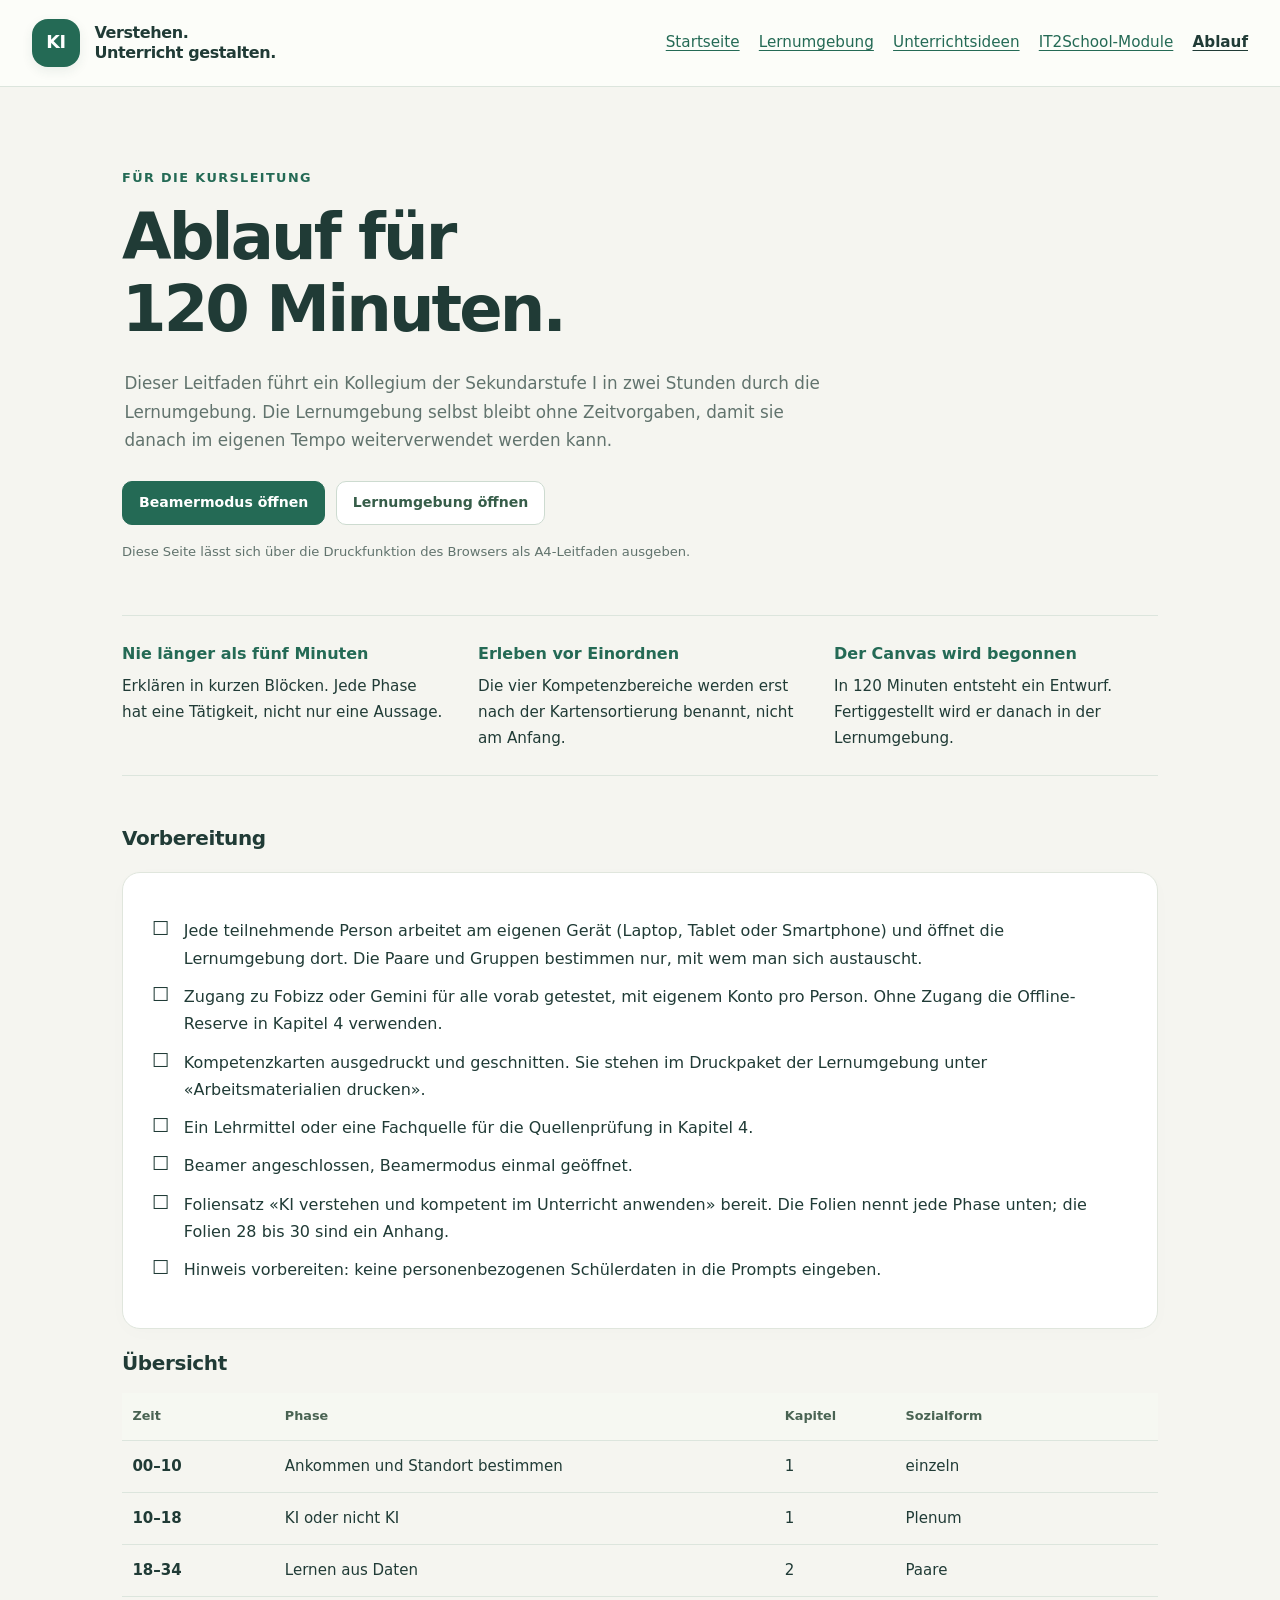
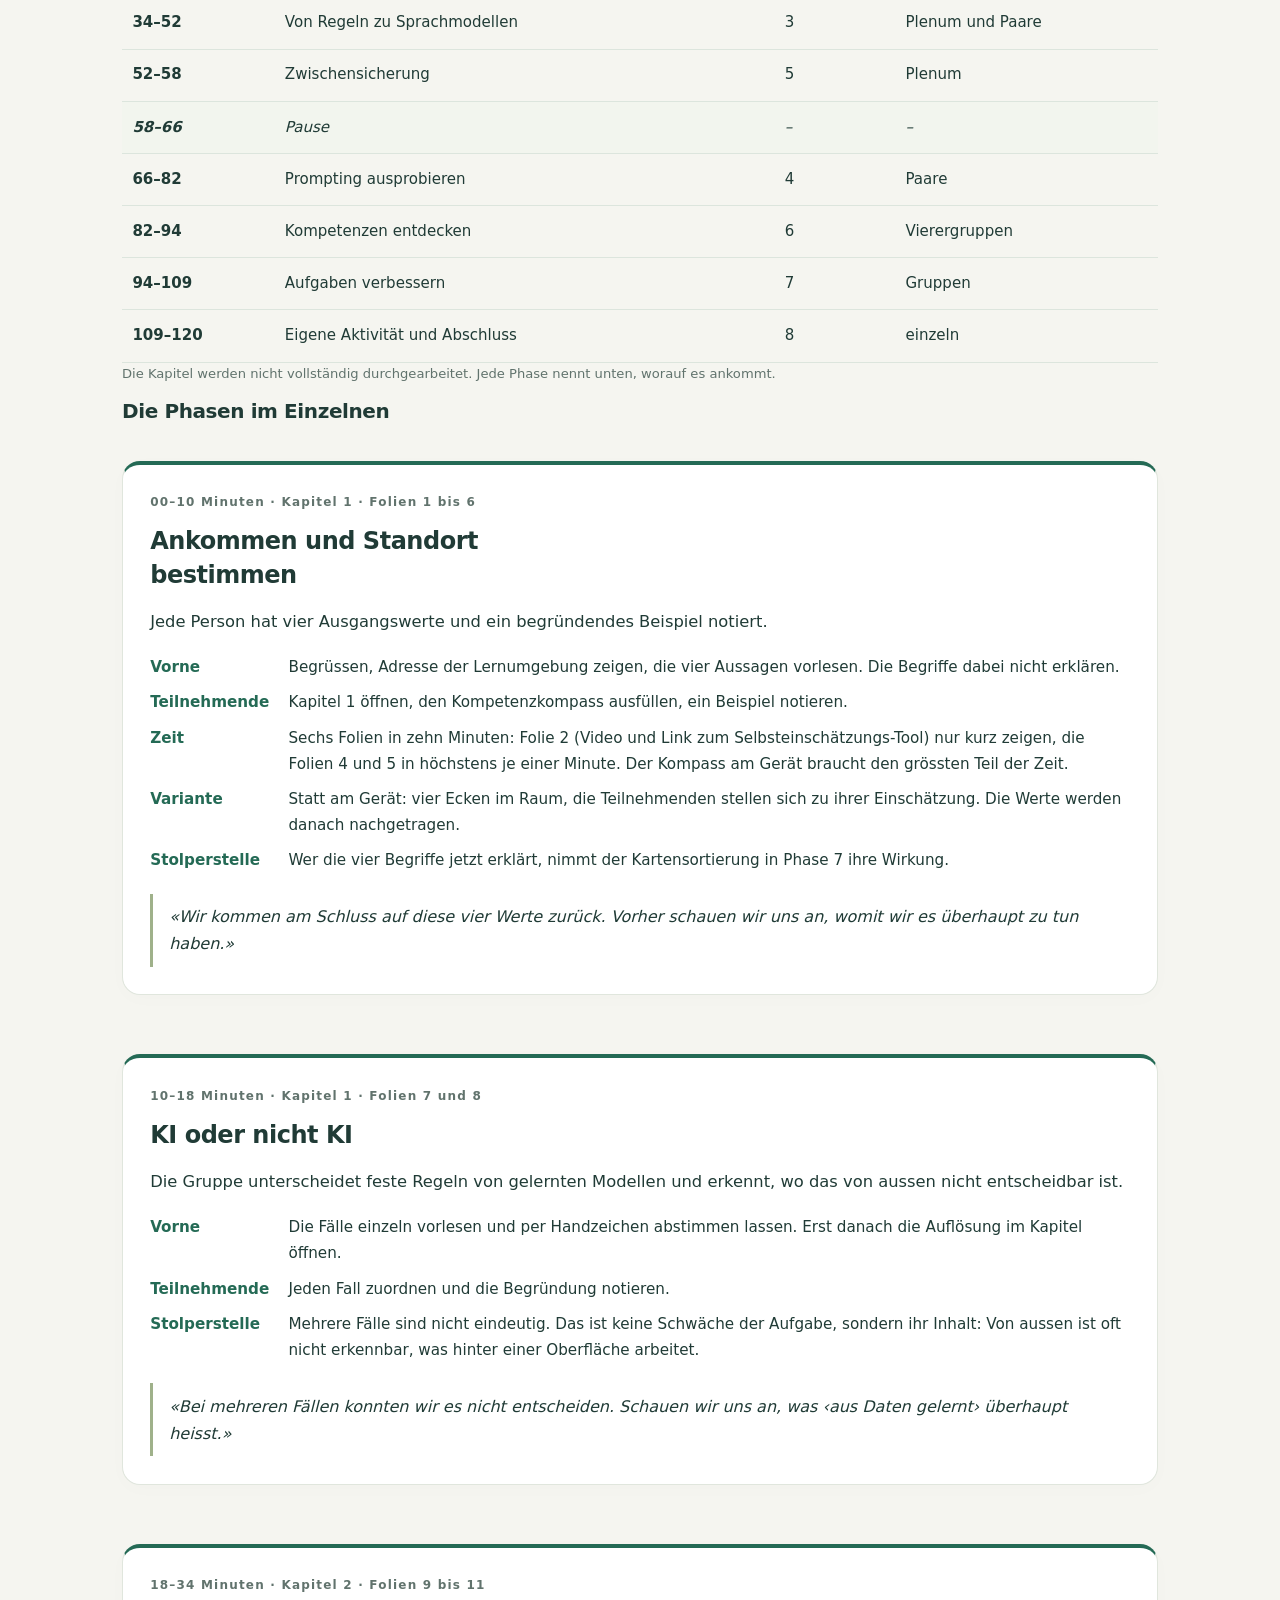
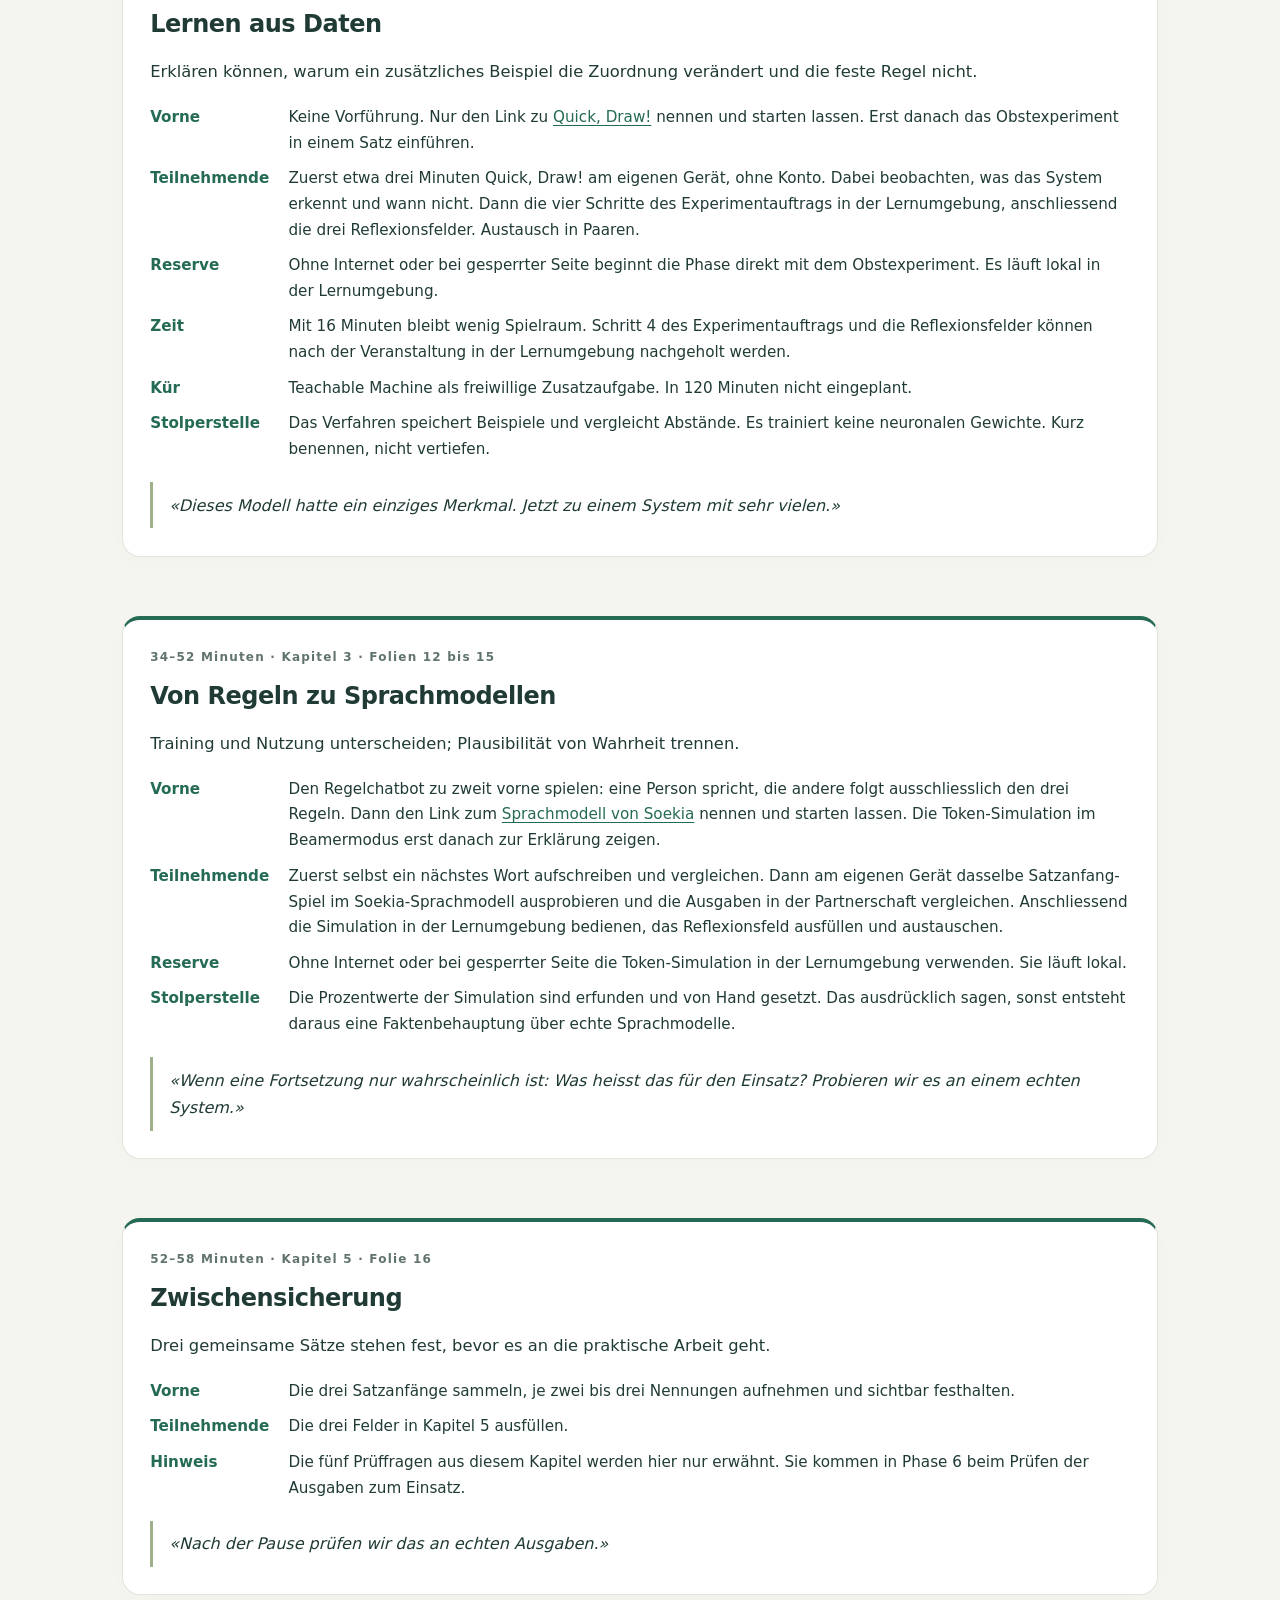
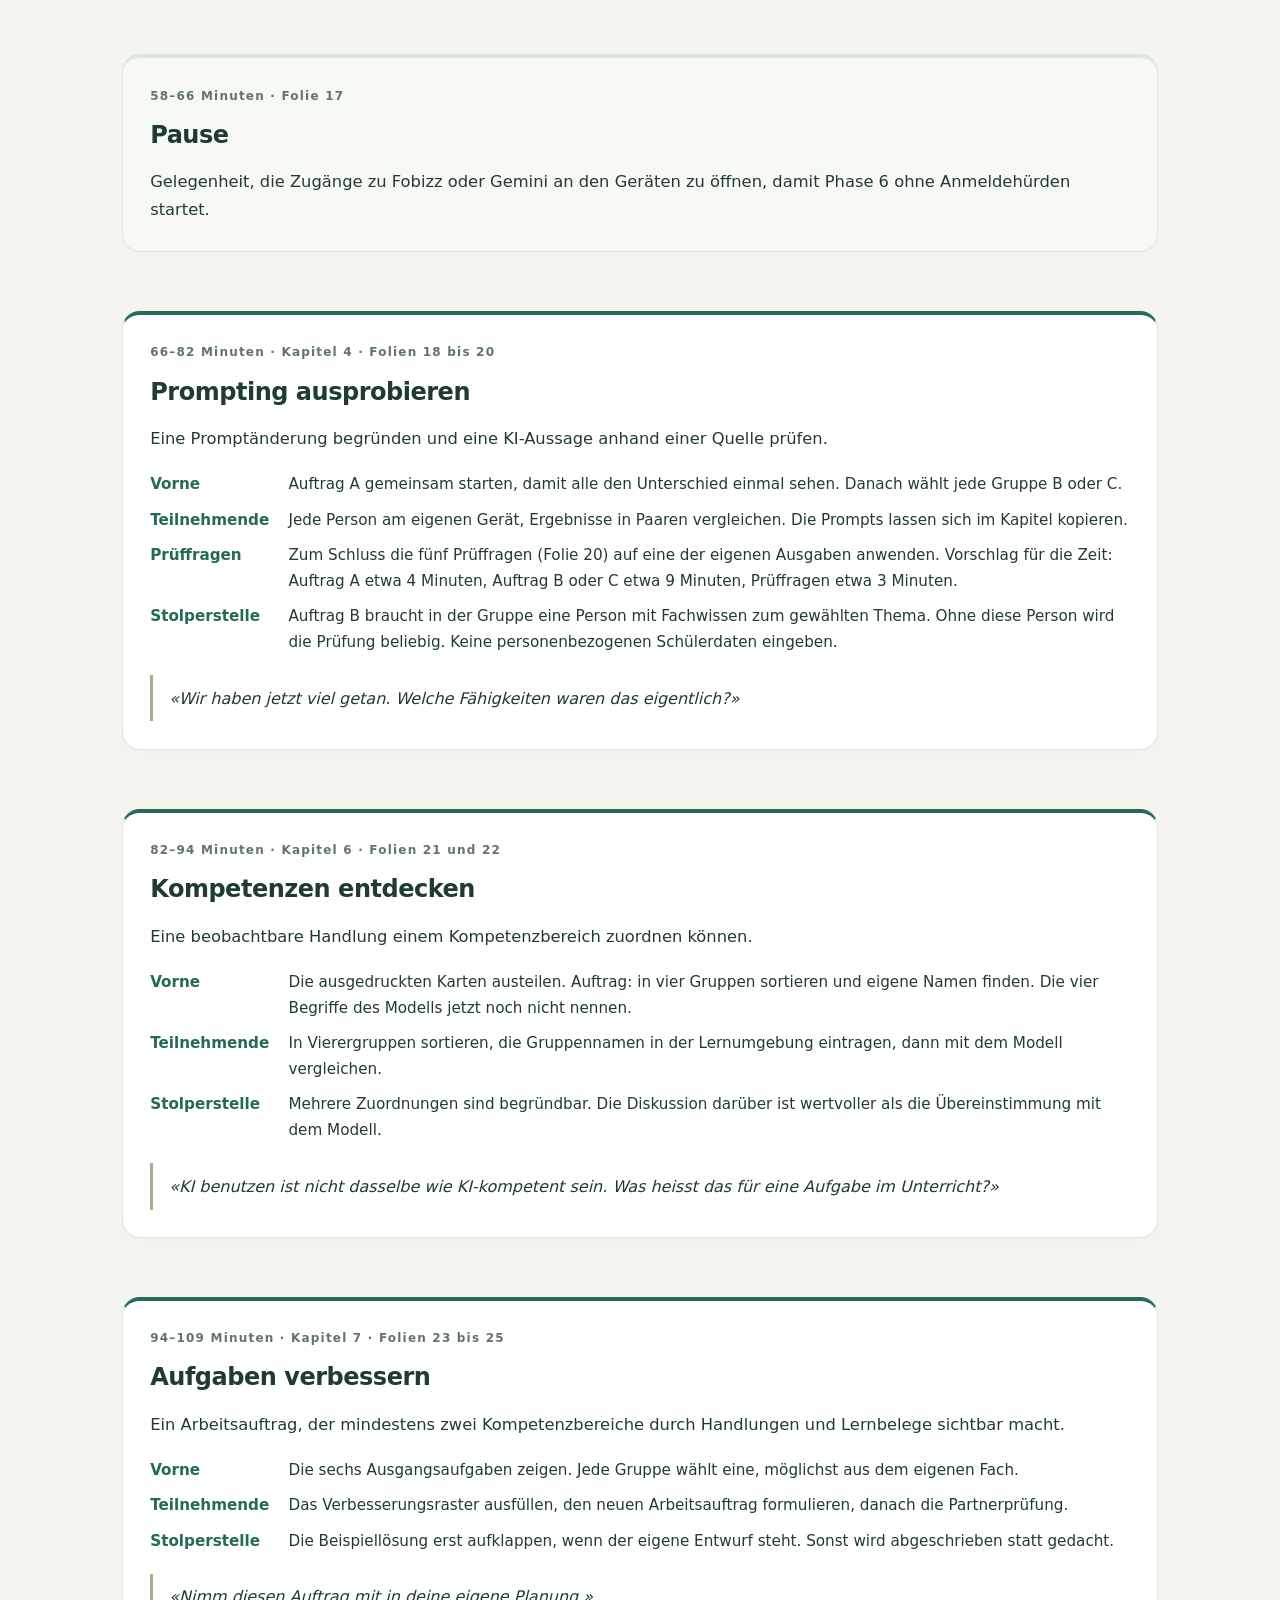
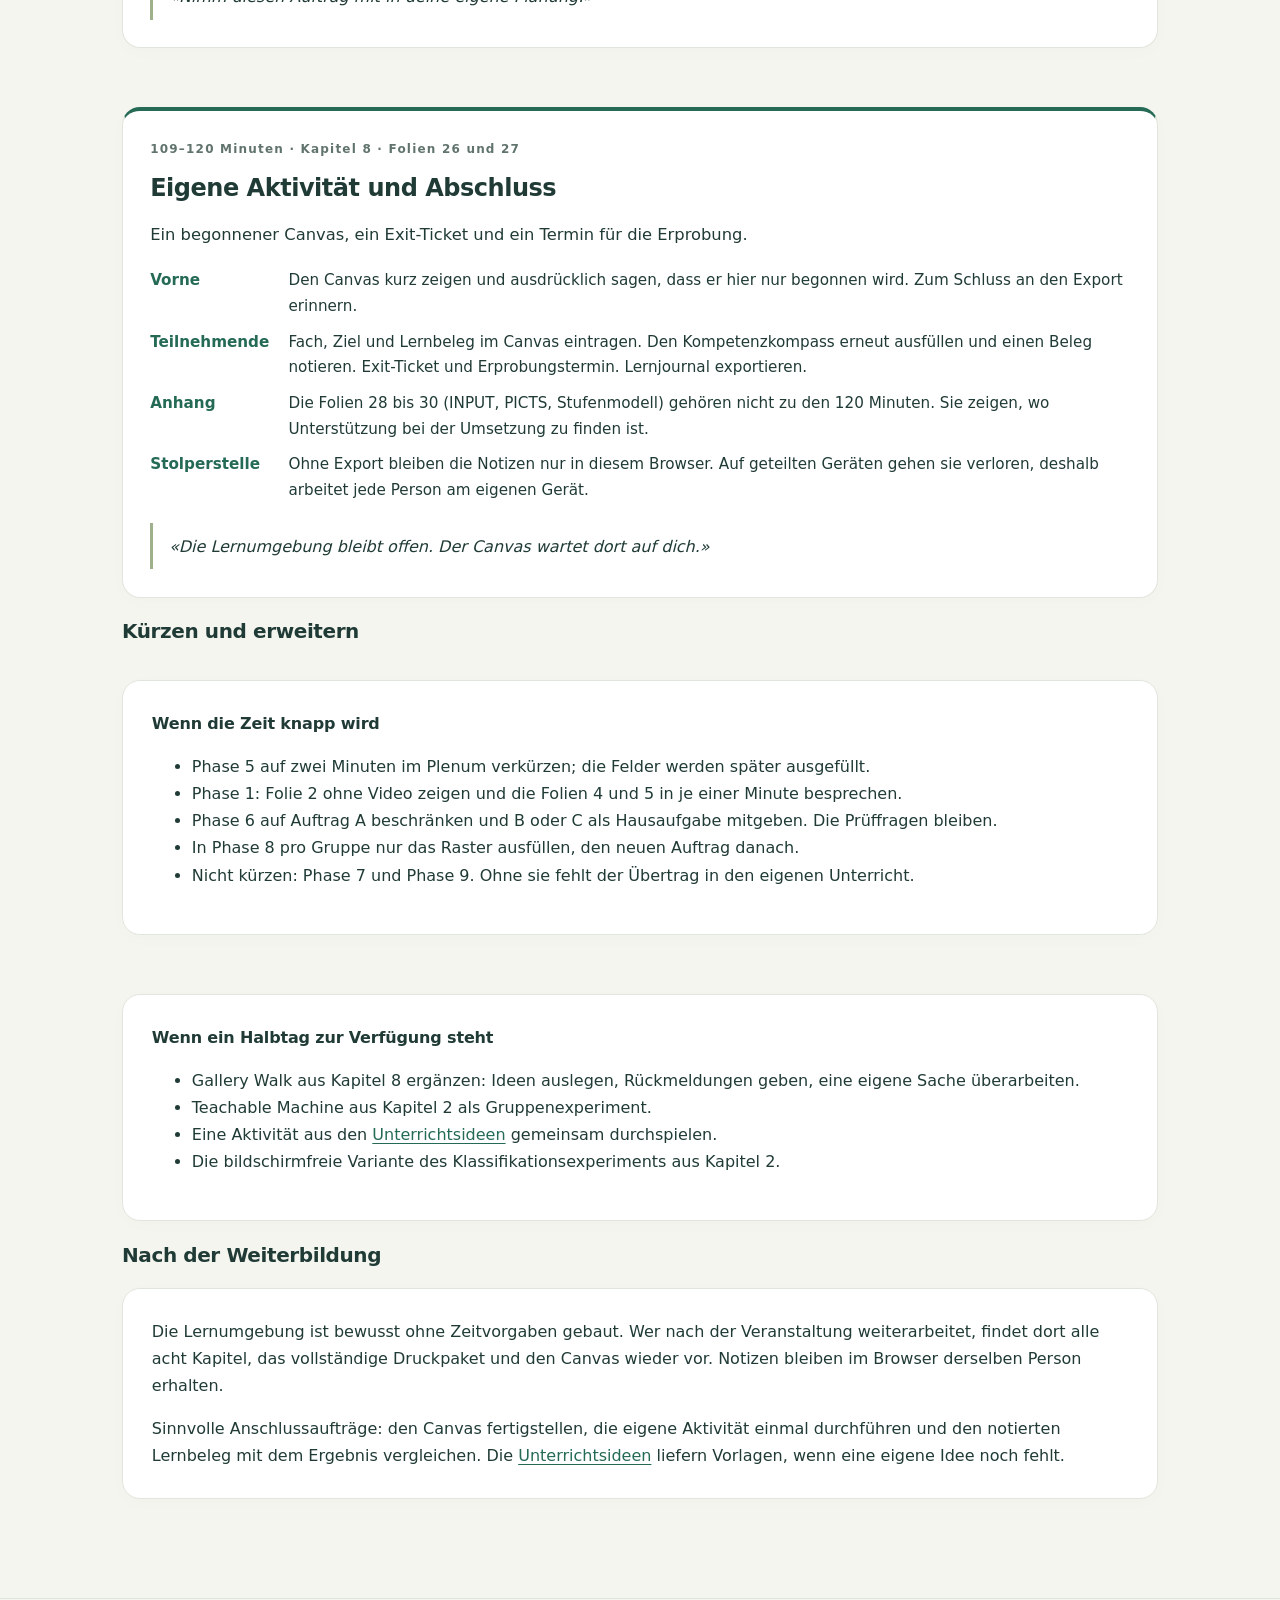
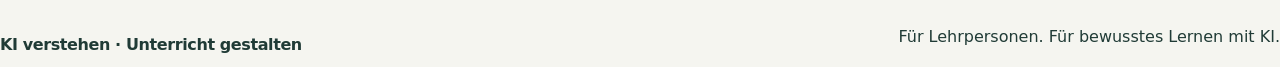
==== ablauf.html @ 03e82a00 "Ablauf: Phasen 3 und 4 beginnen mit externen Angeboten zum Ausprobieren Quick, Draw! in Phase 3 und " ====
<!doctype html>
<html lang="de-CH"><head><meta charset="utf-8"><meta name="viewport" content="width=device-width,initial-scale=1"><meta name="description" content="Moderationsleitfaden für eine zweistündige Weiterbildung zu KI-Kompetenzen: Ablauf, Sozialformen, Übergänge und Kürzungsoptionen."><title>Ablauf für 120 Minuten · KI verstehen</title><link rel="stylesheet" href="./styles.css?v=8e46000fdaa8"><link rel="stylesheet" href="./ablauf.css?v=e17cf92d4170"></head>
<body class="plan-page"><a class="skip" href="#main">Zum Inhalt</a><header><a class="brand" href="./"><span class="brandmark">KI</span><span>Verstehen.<br>Unterricht gestalten.</span></a><nav class="plan-nav" aria-label="Hauptnavigation"><a href="./">Startseite</a><a href="./lernen.html">Lernumgebung</a><a href="./unterrichtsideen.html">Unterrichtsideen</a><a href="./it2school.html">IT2School-Module</a><a href="./ablauf.html" aria-current="page">Ablauf</a></nav></header>
<main id="main">

<section class="plan-hero"><p class="eyebrow">Für die Kursleitung</p><h1>Ablauf für<br>120 Minuten.</h1><p class="lead">Dieser Leitfaden führt ein Kollegium der Sekundarstufe I in zwei Stunden durch die Lernumgebung. Die Lernumgebung selbst bleibt ohne Zeitvorgaben, damit sie danach im eigenen Tempo weiterverwendet werden kann.</p><div class="actions"><a class="button" href="./demo.html?kapitel=1">Beamermodus öffnen</a><a class="button secondary" href="./lernen.html">Lernumgebung öffnen</a></div><p class="small print-hint">Diese Seite lässt sich über die Druckfunktion des Browsers als A4-Leitfaden ausgeben.</p></section>

<section class="principles" aria-label="Grundhaltung">
<div><strong>Nie länger als fünf Minuten</strong><p>Erklären in kurzen Blöcken. Jede Phase hat eine Tätigkeit, nicht nur eine Aussage.</p></div>
<div><strong>Erleben vor Einordnen</strong><p>Die vier Kompetenzbereiche werden erst nach der Kartensortierung benannt, nicht am Anfang.</p></div>
<div><strong>Der Canvas wird begonnen</strong><p>In 120 Minuten entsteht ein Entwurf. Fertiggestellt wird er danach in der Lernumgebung.</p></div>
</section>

<section class="plan-section" aria-labelledby="vorbereitung-title">
<h2 id="vorbereitung-title">Vorbereitung</h2>
<div class="card"><ul class="checklist">
<li>Jede teilnehmende Person arbeitet am eigenen Gerät (Laptop, Tablet oder Smartphone) und öffnet die Lernumgebung dort. Die Paare und Gruppen bestimmen nur, mit wem man sich austauscht.</li>
<li>Zugang zu Fobizz oder Gemini für alle vorab getestet, mit eigenem Konto pro Person. Ohne Zugang die Offline-Reserve in Kapitel 4 verwenden.</li>
<li>Kompetenzkarten ausgedruckt und geschnitten. Sie stehen im Druckpaket der Lernumgebung unter «Arbeitsmaterialien drucken».</li>
<li>Ein Lehrmittel oder eine Fachquelle für die Quellenprüfung in Kapitel 4.</li>
<li>Beamer angeschlossen, Beamermodus einmal geöffnet.</li>
<li>Foliensatz «KI verstehen und kompetent im Unterricht anwenden» bereit. Die Folien nennt jede Phase unten; die Folien 28 bis 30 sind ein Anhang.</li>
<li>Hinweis vorbereiten: keine personenbezogenen Schülerdaten in die Prompts eingeben.</li>
</ul></div>
</section>

<section class="plan-section" aria-labelledby="uebersicht-title">
<h2 id="uebersicht-title">Übersicht</h2>
<div class="tablewrap" tabindex="0" role="region" aria-label="Zeitplan, seitlich scrollbar"><table class="overview"><caption class="sr-only">Zeitplan in Minuten mit Phase, Kapitel und Sozialform</caption><thead><tr><th>Zeit</th><th>Phase</th><th>Kapitel</th><th>Sozialform</th></tr></thead><tbody>
<tr><td>00–10</td><td>Ankommen und Standort bestimmen</td><td>1</td><td>einzeln</td></tr>
<tr><td>10–18</td><td>KI oder nicht KI</td><td>1</td><td>Plenum</td></tr>
<tr><td>18–34</td><td>Lernen aus Daten</td><td>2</td><td>Paare</td></tr>
<tr><td>34–52</td><td>Von Regeln zu Sprachmodellen</td><td>3</td><td>Plenum und Paare</td></tr>
<tr><td>52–58</td><td>Zwischensicherung</td><td>5</td><td>Plenum</td></tr>
<tr class="break"><td>58–66</td><td>Pause</td><td>–</td><td>–</td></tr>
<tr><td>66–82</td><td>Prompting ausprobieren</td><td>4</td><td>Paare</td></tr>
<tr><td>82–94</td><td>Kompetenzen entdecken</td><td>6</td><td>Vierergruppen</td></tr>
<tr><td>94–109</td><td>Aufgaben verbessern</td><td>7</td><td>Gruppen</td></tr>
<tr><td>109–120</td><td>Eigene Aktivität und Abschluss</td><td>8</td><td>einzeln</td></tr>
</tbody></table></div>
<p class="small">Die Kapitel werden nicht vollständig durchgearbeitet. Jede Phase nennt unten, worauf es ankommt.</p>
</section>

<section class="plan-section" aria-labelledby="phasen-title">
<h2 id="phasen-title">Die Phasen im Einzelnen</h2>
<div class="phase-grid">

<article class="card phase" id="phase-1"><p class="phase-time">00–10 Minuten · Kapitel 1 · Folien 1 bis 6</p><h2>Ankommen und Standort bestimmen</h2><p class="phase-goal">Jede Person hat vier Ausgangswerte und ein begründendes Beispiel notiert.</p>
<dl>
<dt>Vorne</dt><dd>Begrüssen, Adresse der Lernumgebung zeigen, die vier Aussagen vorlesen. Die Begriffe dabei nicht erklären.</dd>
<dt>Teilnehmende</dt><dd>Kapitel 1 öffnen, den Kompetenzkompass ausfüllen, ein Beispiel notieren.</dd>
<dt>Zeit</dt><dd>Sechs Folien in zehn Minuten: Folie 2 (Video und Link zum Selbsteinschätzungs-Tool) nur kurz zeigen, die Folien 4 und 5 in höchstens je einer Minute. Der Kompass am Gerät braucht den grössten Teil der Zeit.</dd>
<dt>Variante</dt><dd>Statt am Gerät: vier Ecken im Raum, die Teilnehmenden stellen sich zu ihrer Einschätzung. Die Werte werden danach nachgetragen.</dd>
<dt>Stolperstelle</dt><dd>Wer die vier Begriffe jetzt erklärt, nimmt der Kartensortierung in Phase 7 ihre Wirkung.</dd>
</dl>
<p class="say">«Wir kommen am Schluss auf diese vier Werte zurück. Vorher schauen wir uns an, womit wir es überhaupt zu tun haben.»</p></article>

<article class="card phase" id="phase-2"><p class="phase-time">10–18 Minuten · Kapitel 1 · Folien 7 und 8</p><h2>KI oder nicht KI</h2><p class="phase-goal">Die Gruppe unterscheidet feste Regeln von gelernten Modellen und erkennt, wo das von aussen nicht entscheidbar ist.</p>
<dl>
<dt>Vorne</dt><dd>Die Fälle einzeln vorlesen und per Handzeichen abstimmen lassen. Erst danach die Auflösung im Kapitel öffnen.</dd>
<dt>Teilnehmende</dt><dd>Jeden Fall zuordnen und die Begründung notieren.</dd>
<dt>Stolperstelle</dt><dd>Mehrere Fälle sind nicht eindeutig. Das ist keine Schwäche der Aufgabe, sondern ihr Inhalt: Von aussen ist oft nicht erkennbar, was hinter einer Oberfläche arbeitet.</dd>
</dl>
<p class="say">«Bei mehreren Fällen konnten wir es nicht entscheiden. Schauen wir uns an, was ‹aus Daten gelernt› überhaupt heisst.»</p></article>

<article class="card phase" id="phase-3"><p class="phase-time">18–34 Minuten · Kapitel 2 · Folien 9 bis 11</p><h2>Lernen aus Daten</h2><p class="phase-goal">Erklären können, warum ein zusätzliches Beispiel die Zuordnung verändert und die feste Regel nicht.</p>
<dl>
<dt>Vorne</dt><dd>Keine Vorführung. Nur den Link zu <a href="https://quickdraw.withgoogle.com/?locale=de">Quick, Draw!</a> nennen und starten lassen. Erst danach das Obstexperiment in einem Satz einführen.</dd>
<dt>Teilnehmende</dt><dd>Zuerst etwa drei Minuten Quick, Draw! am eigenen Gerät, ohne Konto. Dabei beobachten, was das System erkennt und wann nicht. Dann die vier Schritte des Experimentauftrags in der Lernumgebung, anschliessend die drei Reflexionsfelder. Austausch in Paaren.</dd>
<dt>Reserve</dt><dd>Ohne Internet oder bei gesperrter Seite beginnt die Phase direkt mit dem Obstexperiment. Es läuft lokal in der Lernumgebung.</dd>
<dt>Zeit</dt><dd>Mit 16 Minuten bleibt wenig Spielraum. Schritt 4 des Experimentauftrags und die Reflexionsfelder können nach der Veranstaltung in der Lernumgebung nachgeholt werden.</dd>
<dt>Kür</dt><dd>Teachable Machine als freiwillige Zusatzaufgabe. In 120 Minuten nicht eingeplant.</dd>
<dt>Stolperstelle</dt><dd>Das Verfahren speichert Beispiele und vergleicht Abstände. Es trainiert keine neuronalen Gewichte. Kurz benennen, nicht vertiefen.</dd>
</dl>
<p class="say">«Dieses Modell hatte ein einziges Merkmal. Jetzt zu einem System mit sehr vielen.»</p></article>

<article class="card phase" id="phase-4"><p class="phase-time">34–52 Minuten · Kapitel 3 · Folien 12 bis 15</p><h2>Von Regeln zu Sprachmodellen</h2><p class="phase-goal">Training und Nutzung unterscheiden; Plausibilität von Wahrheit trennen.</p>
<dl>
<dt>Vorne</dt><dd>Den Regelchatbot zu zweit vorne spielen: eine Person spricht, die andere folgt ausschliesslich den drei Regeln. Dann den Link zum <a href="https://www.soekia.ch/gpt.html">Sprachmodell von Soekia</a> nennen und starten lassen. Die Token-Simulation im Beamermodus erst danach zur Erklärung zeigen.</dd>
<dt>Teilnehmende</dt><dd>Zuerst selbst ein nächstes Wort aufschreiben und vergleichen. Dann am eigenen Gerät dasselbe Satzanfang-Spiel im Soekia-Sprachmodell ausprobieren und die Ausgaben in der Partnerschaft vergleichen. Anschliessend die Simulation in der Lernumgebung bedienen, das Reflexionsfeld ausfüllen und austauschen.</dd>
<dt>Reserve</dt><dd>Ohne Internet oder bei gesperrter Seite die Token-Simulation in der Lernumgebung verwenden. Sie läuft lokal.</dd>
<dt>Stolperstelle</dt><dd>Die Prozentwerte der Simulation sind erfunden und von Hand gesetzt. Das ausdrücklich sagen, sonst entsteht daraus eine Faktenbehauptung über echte Sprachmodelle.</dd>
</dl>
<p class="say">«Wenn eine Fortsetzung nur wahrscheinlich ist: Was heisst das für den Einsatz? Probieren wir es an einem echten System.»</p></article>

<article class="card phase" id="phase-5"><p class="phase-time">52–58 Minuten · Kapitel 5 · Folie 16</p><h2>Zwischensicherung</h2><p class="phase-goal">Drei gemeinsame Sätze stehen fest, bevor es an die praktische Arbeit geht.</p>
<dl>
<dt>Vorne</dt><dd>Die drei Satzanfänge sammeln, je zwei bis drei Nennungen aufnehmen und sichtbar festhalten.</dd>
<dt>Teilnehmende</dt><dd>Die drei Felder in Kapitel 5 ausfüllen.</dd>
<dt>Hinweis</dt><dd>Die fünf Prüffragen aus diesem Kapitel werden hier nur erwähnt. Sie kommen in Phase 6 beim Prüfen der Ausgaben zum Einsatz.</dd>
</dl>
<p class="say">«Nach der Pause prüfen wir das an echten Ausgaben.»</p></article>

<article class="card phase pause" id="phase-pause"><p class="phase-time">58–66 Minuten · Folie 17</p><h2>Pause</h2><p class="phase-goal">Gelegenheit, die Zugänge zu Fobizz oder Gemini an den Geräten zu öffnen, damit Phase 6 ohne Anmeldehürden startet.</p></article>

<article class="card phase" id="phase-6"><p class="phase-time">66–82 Minuten · Kapitel 4 · Folien 18 bis 20</p><h2>Prompting ausprobieren</h2><p class="phase-goal">Eine Promptänderung begründen und eine KI-Aussage anhand einer Quelle prüfen.</p>
<dl>
<dt>Vorne</dt><dd>Auftrag A gemeinsam starten, damit alle den Unterschied einmal sehen. Danach wählt jede Gruppe B oder C.</dd>
<dt>Teilnehmende</dt><dd>Jede Person am eigenen Gerät, Ergebnisse in Paaren vergleichen. Die Prompts lassen sich im Kapitel kopieren.</dd>
<dt>Prüffragen</dt><dd>Zum Schluss die fünf Prüffragen (Folie 20) auf eine der eigenen Ausgaben anwenden. Vorschlag für die Zeit: Auftrag A etwa 4 Minuten, Auftrag B oder C etwa 9 Minuten, Prüffragen etwa 3 Minuten.</dd>
<dt>Stolperstelle</dt><dd>Auftrag B braucht in der Gruppe eine Person mit Fachwissen zum gewählten Thema. Ohne diese Person wird die Prüfung beliebig. Keine personenbezogenen Schülerdaten eingeben.</dd>
</dl>
<p class="say">«Wir haben jetzt viel getan. Welche Fähigkeiten waren das eigentlich?»</p></article>

<article class="card phase" id="phase-7"><p class="phase-time">82–94 Minuten · Kapitel 6 · Folien 21 und 22</p><h2>Kompetenzen entdecken</h2><p class="phase-goal">Eine beobachtbare Handlung einem Kompetenzbereich zuordnen können.</p>
<dl>
<dt>Vorne</dt><dd>Die ausgedruckten Karten austeilen. Auftrag: in vier Gruppen sortieren und eigene Namen finden. Die vier Begriffe des Modells jetzt noch nicht nennen.</dd>
<dt>Teilnehmende</dt><dd>In Vierergruppen sortieren, die Gruppennamen in der Lernumgebung eintragen, dann mit dem Modell vergleichen.</dd>
<dt>Stolperstelle</dt><dd>Mehrere Zuordnungen sind begründbar. Die Diskussion darüber ist wertvoller als die Übereinstimmung mit dem Modell.</dd>
</dl>
<p class="say">«KI benutzen ist nicht dasselbe wie KI-kompetent sein. Was heisst das für eine Aufgabe im Unterricht?»</p></article>

<article class="card phase" id="phase-8"><p class="phase-time">94–109 Minuten · Kapitel 7 · Folien 23 bis 25</p><h2>Aufgaben verbessern</h2><p class="phase-goal">Ein Arbeitsauftrag, der mindestens zwei Kompetenzbereiche durch Handlungen und Lernbelege sichtbar macht.</p>
<dl>
<dt>Vorne</dt><dd>Die sechs Ausgangsaufgaben zeigen. Jede Gruppe wählt eine, möglichst aus dem eigenen Fach.</dd>
<dt>Teilnehmende</dt><dd>Das Verbesserungsraster ausfüllen, den neuen Arbeitsauftrag formulieren, danach die Partnerprüfung.</dd>
<dt>Stolperstelle</dt><dd>Die Beispiellösung erst aufklappen, wenn der eigene Entwurf steht. Sonst wird abgeschrieben statt gedacht.</dd>
</dl>
<p class="say">«Nimm diesen Auftrag mit in deine eigene Planung.»</p></article>

<article class="card phase" id="phase-9"><p class="phase-time">109–120 Minuten · Kapitel 8 · Folien 26 und 27</p><h2>Eigene Aktivität und Abschluss</h2><p class="phase-goal">Ein begonnener Canvas, ein Exit-Ticket und ein Termin für die Erprobung.</p>
<dl>
<dt>Vorne</dt><dd>Den Canvas kurz zeigen und ausdrücklich sagen, dass er hier nur begonnen wird. Zum Schluss an den Export erinnern.</dd>
<dt>Teilnehmende</dt><dd>Fach, Ziel und Lernbeleg im Canvas eintragen. Den Kompetenzkompass erneut ausfüllen und einen Beleg notieren. Exit-Ticket und Erprobungstermin. Lernjournal exportieren.</dd>
<dt>Anhang</dt><dd>Die Folien 28 bis 30 (INPUT, PICTS, Stufenmodell) gehören nicht zu den 120 Minuten. Sie zeigen, wo Unterstützung bei der Umsetzung zu finden ist.</dd>
<dt>Stolperstelle</dt><dd>Ohne Export bleiben die Notizen nur in diesem Browser. Auf geteilten Geräten gehen sie verloren, deshalb arbeitet jede Person am eigenen Gerät.</dd>
</dl>
<p class="say">«Die Lernumgebung bleibt offen. Der Canvas wartet dort auf dich.»</p></article>

</div></section>

<section class="plan-section" aria-labelledby="anpassen-title">
<h2 id="anpassen-title">Kürzen und erweitern</h2>
<div class="phase-grid">
<div class="card"><h3>Wenn die Zeit knapp wird</h3><ul>
<li>Phase 5 auf zwei Minuten im Plenum verkürzen; die Felder werden später ausgefüllt.</li>
<li>Phase 1: Folie 2 ohne Video zeigen und die Folien 4 und 5 in je einer Minute besprechen.</li>
<li>Phase 6 auf Auftrag A beschränken und B oder C als Hausaufgabe mitgeben. Die Prüffragen bleiben.</li>
<li>In Phase 8 pro Gruppe nur das Raster ausfüllen, den neuen Auftrag danach.</li>
<li>Nicht kürzen: Phase 7 und Phase 9. Ohne sie fehlt der Übertrag in den eigenen Unterricht.</li>
</ul></div>
<div class="card"><h3>Wenn ein Halbtag zur Verfügung steht</h3><ul>
<li>Gallery Walk aus Kapitel 8 ergänzen: Ideen auslegen, Rückmeldungen geben, eine eigene Sache überarbeiten.</li>
<li>Teachable Machine aus Kapitel 2 als Gruppenexperiment.</li>
<li>Eine Aktivität aus den <a href="./unterrichtsideen.html">Unterrichtsideen</a> gemeinsam durchspielen.</li>
<li>Die bildschirmfreie Variante des Klassifikationsexperiments aus Kapitel 2.</li>
</ul></div>
</div>
</section>

<section class="plan-section" aria-labelledby="danach-title">
<h2 id="danach-title">Nach der Weiterbildung</h2>
<div class="card"><p>Die Lernumgebung ist bewusst ohne Zeitvorgaben gebaut. Wer nach der Veranstaltung weiterarbeitet, findet dort alle acht Kapitel, das vollständige Druckpaket und den Canvas wieder vor. Notizen bleiben im Browser derselben Person erhalten.</p><p>Sinnvolle Anschlussaufträge: den Canvas fertigstellen, die eigene Aktivität einmal durchführen und den notierten Lernbeleg mit dem Ergebnis vergleichen. Die <a href="./unterrichtsideen.html">Unterrichtsideen</a> liefern Vorlagen, wenn eine eigene Idee noch fehlt.</p></div>
</section>

</main>
<footer class="home-footer"><a class="brand" href="./">KI verstehen · Unterricht gestalten</a><p>Für Lehrpersonen. Für bewusstes Lernen mit KI.</p></footer>
</body></html>
---- styles.css ----
:root{--ink:#172d41;--muted:#536575;--brand:#006d77;--bg:#f3f6f8;--line:#d3dde5;--v:#167239;--a:#075f9c;--r:#955700;--m:#852679}
*{box-sizing:border-box}body{margin:0;background:var(--bg);color:var(--ink);font:17px/1.6 system-ui,-apple-system,Segoe UI,sans-serif}h1,h2,h3,p{margin-top:0}h1{font-size:clamp(2rem,4vw,3.3rem);line-height:1.14;max-width:23ch;font-weight:730;letter-spacing:-.035em;margin-bottom:1rem}h2{font-size:1.45rem;line-height:1.3}h3{font-size:1.08rem}a{color:var(--brand);text-underline-offset:3px}button,input,select,textarea{font:inherit}button,.button{border:1px solid var(--brand);background:var(--brand);color:#fff;padding:.65rem 1rem;border-radius:8px;cursor:pointer;text-decoration:none;display:inline-block;line-height:1.35}button.secondary,.button.secondary{background:white;color:var(--brand)}button:disabled{opacity:.5;cursor:default}button:hover:not(:disabled),.button:hover{filter:brightness(.93)}:focus-visible{outline:3px solid #bd7400;outline-offset:3px}input,select,textarea{border:1px solid #9aabb9;border-radius:7px;background:white;color:var(--ink);padding:.6rem;max-width:100%}input[type=text],textarea{width:100%}input[type=checkbox]{width:1.15rem;height:1.15rem;accent-color:var(--brand)}textarea{min-height:110px;resize:vertical}label{display:block;font-weight:600;margin:.9rem 0 .35rem}small,.small{font-size:.88rem;color:var(--muted)}header{padding:1.1rem 2rem;background:#fff;border-bottom:1px solid var(--line);display:flex;justify-content:space-between;gap:1rem;align-items:center}.brand{display:flex;align-items:center;gap:.8rem;text-decoration:none;font-weight:750;font-size:1rem;line-height:1.25;color:var(--ink)}.brandmark{display:grid;place-items:center;background:var(--ink);color:white;width:46px;height:46px;border-radius:8px;font-size:1.1rem}.shell{display:grid;grid-template-columns:270px minmax(0,1fr);max-width:1500px;margin:auto}aside{padding:1.8rem 1.2rem}nav{display:grid;gap:.45rem;margin:1.2rem 0}nav button{text-align:left;background:transparent;color:var(--ink);border-color:transparent;display:flex;gap:.65rem;align-items:center;font-size:.92rem}nav button[aria-current=step]{background:var(--ink);color:white}.num{font-variant-numeric:tabular-nums;opacity:.8;min-width:1.5rem}main{padding:2.8rem;max-width:1120px;min-width:0}.eyebrow{text-transform:uppercase;letter-spacing:.11em;font-size:.8rem;color:var(--brand);font-weight:750}.lead{font-size:1.12rem;max-width:66ch;color:var(--muted)}.card{background:white;border:1px solid var(--line);border-radius:12px;padding:1.4rem;margin:1.1rem 0}.grid{display:grid;grid-template-columns:repeat(2,minmax(0,1fr));gap:1rem}.grid .card{margin:0}.actions{display:flex;gap:.6rem;flex-wrap:wrap;align-items:center;margin:1rem 0}.utilities{display:grid;gap:.6rem}.utilities button{text-align:left;font-size:.88rem}.note{border-left:4px solid var(--brand);padding:.85rem 1rem;background:#e7f1f3;margin:1rem 0}.tag{display:inline-block;font-size:.82rem;padding:.2rem .55rem;border:1px solid var(--line);border-radius:30px;margin:0 .3rem .3rem 0}progress{width:100%;height:9px;accent-color:var(--brand)}footer{margin-top:2rem;padding-top:1rem;border-top:1px solid var(--line)}table{border-collapse:collapse;width:100%;font-size:.94rem}th,td{text-align:left;padding:.65rem;border-bottom:1px solid var(--line);vertical-align:top}.tablewrap{overflow:auto}details{margin:.8rem 0}summary{cursor:pointer;font-weight:650;padding:.5rem 0}.output{padding:1rem;background:#edf4f8;border-radius:8px;font-size:1.08rem;margin:.7rem 0;min-height:3.5rem;overflow-wrap:anywhere}.meter{display:grid;grid-template-columns:95px minmax(40px,1fr) 52px;align-items:center;gap:.6rem;margin:.5rem 0}.bar{background:#e6edf2;height:14px;border-radius:20px;overflow:hidden}.bar span{display:block;height:100%;background:var(--brand)}.rating{display:grid;grid-template-columns:1fr auto;gap:1rem;align-items:center;padding:.8rem 0;border-bottom:1px solid var(--line)}.check{display:flex;gap:.65rem;align-items:flex-start;font-weight:500}.check input{flex-shrink:0;margin-top:.3rem}.domain{border-top:5px solid var(--v)}.domain.a{border-color:var(--a)}.domain.r{border-color:var(--r)}.domain.m{border-color:var(--m)}.skip{position:absolute;left:-10000px}.skip:focus{left:1rem;top:1rem;background:white;padding:1rem;z-index:10}#paper{display:none}.status{min-height:1.4rem}
@media(max-width:850px){.shell{grid-template-columns:1fr}aside{padding:1rem}nav{display:flex;overflow:auto;padding-bottom:.5rem}nav button{flex:0 0 170px}main{padding:1.2rem}header{padding:1rem}.grid{grid-template-columns:1fr}.utilities{grid-template-columns:1fr 1fr}}
@media(max-width:380px){.utilities{grid-template-columns:1fr}.meter{grid-template-columns:75px minmax(20px,1fr) 45px}}
@page{size:A4;margin:15mm}
@media print{body{background:white;font-size:11pt;color:#111}#app,.skip,noscript{display:none!important}#paper{display:block!important}.sheet{break-after:page}.sheet:last-child{break-after:auto}h1{font-size:24pt;max-width:none;letter-spacing:normal}h2{font-size:18pt}h3{font-size:12pt}.printcards{display:grid;grid-template-columns:1fr 1fr;gap:6mm}.cut{border:1px dashed #777;padding:5mm;break-inside:avoid;min-height:48mm}.lines{min-height:17mm;border-bottom:1px solid #999;margin-bottom:4mm;white-space:pre-wrap;overflow-wrap:anywhere}.lines.large{min-height:30mm}.printfield{break-inside:avoid}table{font-size:9pt}th,td{padding:2mm}.note{background:none}a{color:inherit}}

/* Learning surface: compact orientation, readable experiments, focused mobile navigation. */
[hidden]{display:none!important}
.mobile-chapters{display:none}
.resource-menu{border-top:1px solid var(--line);padding-top:.7rem}
.resource-menu summary{font-size:.9rem}
.resource-menu .utilities{margin:.8rem 0}
.learning-goal{display:grid;gap:.2rem;border-left:3px solid var(--brand);padding:.6rem 1rem;margin:1.2rem 0 1.5rem}
.learning-goal span{font-size:.82rem;color:var(--brand);font-weight:650}
.learning-goal strong{font-size:1rem;font-weight:600}
.chapter-outline{font-size:.92rem;margin:.5rem 0}
.chapter-outline summary{color:var(--muted)}
.chapter-outline ol{columns:2;column-gap:2rem;padding-left:1.3rem}
.chapter-outline li{break-inside:avoid;margin:.4rem 0}
.prompt-text{background:#f0f5f7;border-left:3px solid var(--brand);padding:1rem;user-select:text}
.canvas-review{margin-top:1rem;padding:1rem;border:1px solid var(--line);border-radius:8px;background:#f4f8fa}
.quiz fieldset{border:0;padding:0;margin:0 0 1rem;min-width:0}
.quiz legend{font-weight:650;margin-bottom:.6rem}
.quiz input[type=radio]{width:1.15rem;height:1.15rem;accent-color:var(--brand);flex-shrink:0}
.quiz .check{border:1px solid var(--line);border-radius:8px;padding:.8rem;font-weight:400}
.quiz .check:has(input:checked){border-color:var(--brand);background:#eef7f7}
#fruitChart svg{display:block;width:100%;max-width:780px;height:auto;margin:auto}
#fruitChart svg text{font-family:system-ui,sans-serif;fill:var(--ink)}
h2,[tabindex="-1"]{scroll-margin-top:1.5rem}
textarea{min-height:100px;line-height:1.55}
.status:empty{min-height:0;margin:.4rem 0}
@media(min-width:851px){aside{position:sticky;top:0;align-self:start;max-height:100vh;overflow:auto}.card{padding:1.6rem}main{padding-top:2.1rem}}
@media(max-width:850px){.mobile-chapters{display:block}.mobile-chapters label{font-size:.85rem;margin-top:.5rem}.mobile-chapters select{width:100%}nav{display:none}aside{padding:.8rem 1.2rem;border-bottom:1px solid var(--line);background:white}aside>.eyebrow{display:none}#progressText{margin:0;font-size:.82rem}.resource-menu{margin:.6rem 0 0;padding:0;border:0}.resource-menu summary{font-size:.85rem}main{padding-top:1.5rem}.chapter-outline ol{columns:1}.rating{gap:.6rem}.card{padding:1.1rem}button,.button{min-height:44px}h1{font-size:2rem}.learning-goal{margin:1rem 0}}
@media print{.sheet h1{margin-bottom:6mm}.sheet h2,.sheet h3{break-after:avoid}.sheet tr{break-inside:avoid}.sheet thead{display:table-header-group}.printfield .lines{orphans:3;widows:3}.sheet{overflow:visible}a{text-decoration:none}}

/* Calm, responsive learning workspace. Print templates retain their A4 layout. */
@media screen {
 :root{--ink:#203b36;--muted:#61736d;--brand:#246a55;--bg:#f5f5f0;--line:#dce5dd}
 body{font-size:16px;line-height:1.7;background:var(--bg)}
 header{padding:1.2rem max(2rem,calc((100vw - 1440px)/2));background:#fcfdf9;border-bottom:1px solid var(--line)}
 .brand{font-size:1rem;letter-spacing:-.025em;gap:.9rem}
 .brandmark{width:48px;height:48px;border-radius:16px;background:var(--brand);box-shadow:0 4px 12px #244c3715}
 
 .shell{max-width:1440px;grid-template-columns:268px minmax(0,1fr)}
 aside{padding:2rem 1.3rem 2rem 1.7rem}
 aside>.eyebrow{font-size:.67rem;letter-spacing:.16em;margin-bottom:.65rem}
 #progressText{font-size:.78rem;margin-bottom:.3rem}
 progress{height:6px;border:0;border-radius:6px;overflow:hidden;background:#e0e7df}
 progress::-webkit-progress-bar{background:#e0e7df}
 progress::-webkit-progress-value{background:var(--brand);border-radius:6px}
 progress::-moz-progress-bar{background:var(--brand)}
 nav{gap:.3rem;margin:1.6rem 0}
 nav button{padding:.8rem .7rem;font-size:.85rem;border-radius:12px;line-height:1.45;font-weight:550}
 nav button[aria-current=step]{background:#e3ece2;color:#204f3d;border-color:#d0ddce}
 nav button:hover:not(:disabled){background:#e9eee6;filter:none}
 .num{display:grid;place-items:center;min-width:27px;height:27px;border-radius:8px;background:#fff8;font-size:.73rem;font-weight:700;opacity:1}
 nav button[aria-current=step] .num{background:var(--brand);color:white}
 .resource-menu{margin-top:1.5rem}
 .resource-menu summary{font-size:.8rem}
 .resource-menu p.small{font-size:.73rem;line-height:1.65}
 .utilities button{font-size:.77rem}
 main{padding:2rem 2.5rem 4rem;max-width:none}
 .chapter-hero{position:relative;overflow:hidden;border:1px solid #dbe5d8;border-radius:24px;padding:2.5rem 2.6rem 2.2rem;margin-bottom:1.6rem;background:linear-gradient(115deg,#e7efe1 0%,#f0f3e8 68%,#e2ead9 100%)}
 .chapter-hero::after{content:"";position:absolute;right:-65px;top:-85px;width:250px;height:250px;border:36px solid #fff5;border-radius:50%;pointer-events:none}
 .chapter-hero .eyebrow{position:relative;z-index:1;font-size:.67rem;letter-spacing:.16em;margin-bottom:1.2rem;color:#3c6850}
 h1{position:relative;z-index:1;font-size:clamp(2.2rem,3.6vw,3.25rem);font-weight:720;letter-spacing:-.045em;line-height:1.12;max-width:20ch;margin-bottom:1.5rem;text-wrap:balance}
 h2{font-size:1.25rem;font-weight:680;letter-spacing:-.02em;line-height:1.4;margin-bottom:1rem}
 h3{font-size:1rem;letter-spacing:-.01em}
 .learning-goal{position:relative;z-index:1;padding:0;margin:0;border:0;max-width:57ch;gap:.3rem}
 .learning-goal span{font-size:.72rem;color:#57705a}
 .learning-goal strong{font-size:.96rem;font-weight:500;line-height:1.55;color:#304d3c}
 .lead{font-size:1.05rem;line-height:1.7;max-width:68ch;margin:1.4rem .15rem 1.6rem}
 .card{padding:1.8rem;border:1px solid #e0e6dd;border-radius:18px;margin:1.2rem 0;background:#fff;box-shadow:0 4px 20px #26493204}
 .grid{gap:1.2rem;margin:1.2rem 0}
 .grid .card{min-width:0}
 .card>p:last-child{margin-bottom:0}
 label{font-size:.88rem;font-weight:600;margin:1.1rem 0 .45rem}
 input,select,textarea{border:1px solid #cdd9ce;background:#fcfdfb;border-radius:10px;padding:.7rem .85rem;transition:border-color .15s,box-shadow .15s}
 textarea{min-height:110px;font-size:.94rem}
 input:focus,select:focus,textarea:focus{border-color:var(--brand);box-shadow:0 0 0 3px #246a5510}
 input[type=radio],input[type=checkbox]{accent-color:var(--brand)}
 button,.button{border-radius:10px;padding:.72rem 1rem;font-size:.88rem;font-weight:600;min-height:44px;transition:background .15s,border-color .15s}
 button.secondary,.button.secondary{background:#fff;border-color:#cddbd0;color:#365d49}
 button:hover:not(:disabled),.button:hover{filter:none;background:#194e3e;color:white}
 button.secondary:hover:not(:disabled),.button.secondary:hover{background:#edf3eb;color:#204f3d}
 :focus-visible{outline:3px solid #b77d26;outline-offset:4px}
 .actions{gap:.65rem}
 .rating{gap:1.4rem;padding:1rem 0;font-size:.94rem;line-height:1.65}
 .rating strong{display:inline-block;color:var(--brand);font-size:.83rem;margin-bottom:.2rem}
 .rating label{font-size:.73rem;margin-top:0}
 .rating select{min-width:68px}
 .rating:last-of-type{border-bottom:0}
 .small{font-size:.82rem;line-height:1.65}
 .note{border:1px solid #d4e2d1;border-left:3px solid #769a66;border-radius:12px;padding:1.1rem 1.3rem;background:#edf3e7;color:#35503b;font-size:.93rem;margin:1.25rem 0}
 .tag{background:#edf3e7;border:0;color:#456443;font-size:.71rem;font-weight:650;padding:.35rem .65rem}
 .output{background:#eff4ed;border:1px solid #dce6d7;border-radius:12px;padding:1.1rem;font-size:1rem}
 .prompt-text{background:#f4f6ef;border-color:#9fb18a;border-radius:0 10px 10px 0}
 .case{background:#fbfcf9;border-color:#dfe7dc}
 .case-text{font-size:1.02rem;font-weight:500;margin-bottom:.2rem;min-height:3.2em}
 .case label{margin-top:.6rem}
 .resolution{margin:1rem 0 0;padding:.9rem 1rem;background:#eff5ea;border-radius:10px;font-size:.9rem;line-height:1.6}
 .resolution strong{color:#2c5940}
 blockquote{margin:1.2rem 0 0;padding:1.1rem 1.3rem;border-left:3px solid #769a66;background:#f4f7ef;border-radius:0 12px 12px 0}
 blockquote p:first-child{font-size:1.05rem;line-height:1.55;font-weight:500;margin-bottom:.5rem}
 blockquote p:last-child{margin-bottom:0}
 .canvas-review{padding:1.3rem;border-radius:12px;background:#f5f7f1}
 details{margin:1rem 0}
 summary{font-size:.9rem;padding:.6rem 0;color:#3d6652}
 details[open]>summary{margin-bottom:.5rem}
 .chapter-outline{padding:.3rem 1.2rem;background:#fff8;border:1px solid var(--line);border-radius:12px;margin:0 0 1.4rem}
 .chapter-outline summary{font-size:.8rem}
 .chapter-outline ol{font-size:.86rem}
 th{font-size:.8rem;color:#496353;background:#f6f8f2;font-weight:650}
 th,td{padding:.8rem .65rem}
 .domain{border-top:4px solid var(--v)}
 .domain.a{border-top-color:var(--a)}
 .domain.r{border-top-color:var(--r)}
 .domain.m{border-top-color:var(--m)}
 .quiz .check{padding:1rem;border-radius:12px;font-size:.92rem;line-height:1.55}
 .quiz .check:has(input:checked){background:#eff5ea;border-color:#7d9e70}
 footer{display:flex;justify-content:space-between;align-items:center;gap:1rem;margin-top:2rem;padding-top:1.5rem}
 footer .check{font-size:.82rem;margin:0}
 footer .actions{flex-shrink:0;margin:0}
}
@media screen and (max-width:1100px) and (min-width:851px){
 .shell{grid-template-columns:235px minmax(0,1fr)}
 aside{padding-left:1rem}
 main{padding:1.5rem}
 .chapter-hero{padding:2rem}
 .grid{grid-template-columns:1fr}
 footer{flex-wrap:wrap}
}
@media screen and (max-width:850px){
 header{padding:1rem 1.2rem}
 .shell{grid-template-columns:1fr}
 aside{padding:.85rem 1.2rem;background:#fcfdf9}
 #progressText{font-size:.73rem}
 .mobile-chapters label{font-size:.73rem;margin-top:.5rem}
 .mobile-chapters select{padding:.6rem .8rem}
 .resource-menu{margin:.4rem 0 0}
 .resource-menu summary{font-size:.76rem;padding:.3rem 0}
 main{padding:1.2rem 1rem 2.5rem}
 .chapter-hero{padding:1.8rem 1.4rem;border-radius:18px;margin-bottom:1.2rem}
 h1{font-size:clamp(2rem,6.5vw,2.75rem)}
 .chapter-hero::after{width:190px;height:190px;right:-100px;top:-85px}
 .chapter-hero .eyebrow{font-size:.6rem;margin-bottom:1rem}
 .learning-goal strong{font-size:.9rem}
 .lead{font-size:.96rem;margin:1.2rem .1rem}
 .grid{grid-template-columns:1fr}
 .card{padding:1.3rem;border-radius:15px}
 h2{font-size:1.15rem}
 .rating{font-size:.88rem;gap:.75rem}
 .rating select{min-width:60px}
 footer{align-items:flex-start;flex-direction:column}
 footer .actions{width:100%;justify-content:space-between}
 
}
@media screen and (max-width:380px){
 
 .card{padding:1.1rem}
 .chapter-hero{padding:1.5rem 1.15rem}
}
@media (prefers-reduced-motion:reduce){*{transition:none!important;scroll-behavior:auto!important}}


/* Keep controls and personal text usable at narrow widths and high zoom. */
@media screen {
 header .brand{min-width:0}
 .brandmark{flex-shrink:0}
 .card,.note,.rating>div,.home-chapter{min-width:0;overflow-wrap:anywhere}
 .chapter-hero h1{overflow-wrap:anywhere;hyphens:auto}
 input,select,textarea{min-width:0}
 #saveStatus{margin:0 0 1rem}
}
@media screen and (max-width:480px){
 header{padding:1rem;gap:.65rem}
 header .brand{font-size:.78rem;gap:.55rem}
 header .brandmark{width:38px;height:38px;font-size:.95rem}
 header>.button{font-size:.75rem;padding:.65rem .75rem;flex-shrink:0}
 .rating{grid-template-columns:minmax(0,1fr) auto}
}
@media screen and (max-width:850px){input,select,textarea{font-size:1rem}}
@media print{
 body{line-height:1.45}
 .printfield{break-inside:auto}
 .printfield>strong{display:block;break-after:avoid}
 .sheet{overflow-wrap:anywhere}
}
---- ablauf.css ----
.plan-page main{max-width:1100px;margin:auto;padding:3rem 2rem}
.plan-nav{display:flex;flex-wrap:wrap;gap:1.2rem;margin:0}
.plan-nav a{font-size:.95rem}
.plan-nav [aria-current]{font-weight:750;color:var(--ink)}
.plan-hero{padding:2rem 0 2.5rem;max-width:800px}
.plan-hero h1{font-size:clamp(2.3rem,5vw,4rem)}
.principles{display:grid;grid-template-columns:repeat(3,1fr);gap:2rem;border-block:1px solid var(--line);padding:1.5rem 0;margin-bottom:3rem}
.principles strong{color:var(--brand);display:block;margin-bottom:.4rem}
.principles p{margin:0;font-size:.95rem}
.sr-only{position:absolute;width:1px;height:1px;overflow:hidden;clip:rect(0 0 0 0);white-space:nowrap}
.overview td:first-child{white-space:nowrap;font-variant-numeric:tabular-nums;font-weight:650}
.overview .break td{background:#f2f5ee;font-style:italic}
.phase{border-top:4px solid var(--brand);padding:1.7rem;scroll-margin-top:1rem}
.phase.pause{border-top-color:var(--line);background:#f7f9f4}
.phase-time{font-size:.75rem;letter-spacing:.1em;color:var(--muted);font-weight:700;margin-bottom:.8rem;font-variant-numeric:tabular-nums}
.phase h2{font-size:1.5rem;max-width:26ch}
.phase-goal{font-size:1.02rem}
.phase dl{display:grid;grid-template-columns:auto minmax(0,1fr);gap:.6rem 1.2rem;margin:1.2rem 0 0;font-size:.95rem}
.phase dt{font-weight:650;color:var(--brand);white-space:nowrap}
.phase dd{margin:0}
.phase .say{border-left:3px solid #9fb18a;padding:.6rem 0 .6rem 1rem;margin:1.2rem 0 0;font-style:italic}
.phase-grid{display:grid;gap:1.3rem}
.checklist{list-style:none;padding:0}
.checklist li{padding-left:2rem;position:relative;margin-bottom:.7rem}
.checklist li::before{content:"☐";position:absolute;left:0;font-size:1.2rem;line-height:1.3}
@media(max-width:800px){
 .plan-page header{align-items:flex-start;flex-direction:column}
 .plan-page main{padding:1.5rem 1rem}
 .principles{grid-template-columns:1fr;gap:1rem}
 .phase{padding:1.2rem}
 .phase dl{grid-template-columns:1fr;gap:.2rem .8rem}
 .phase dt{margin-top:.7rem}
 .plan-nav{gap:.8rem}
 .plan-hero{padding-top:1rem}
 .overview{font-size:.85rem}
 .tablewrap{margin-bottom:1rem}
}
@media(max-width:600px){
 .overview{font-size:.78rem}
 .overview th,.overview td{padding:.55rem .3rem}
}
@media print{
 .tablewrap{overflow:visible}
 .plan-page header,.plan-hero .actions,.plan-page footer,.print-hint{display:none!important}
 .plan-page main{max-width:none;padding:0}
 .plan-hero{padding:0 0 6mm}
 .plan-hero h1{font-size:22pt}
 .principles{gap:6mm;padding:3mm 0;margin-bottom:6mm}
 .phase{border:0;border-top:1pt solid #999;padding:3mm 0;break-inside:avoid}
 .phase h2{font-size:13pt;max-width:none}
 .phase p,.phase dd,.phase dt,.phase li{font-size:9.5pt;line-height:1.35}
 .phase dl{margin-top:2mm;gap:.2mm 4mm}
 .overview{break-inside:avoid}
 .plan-section{break-before:page}
 a{text-decoration:none}
}
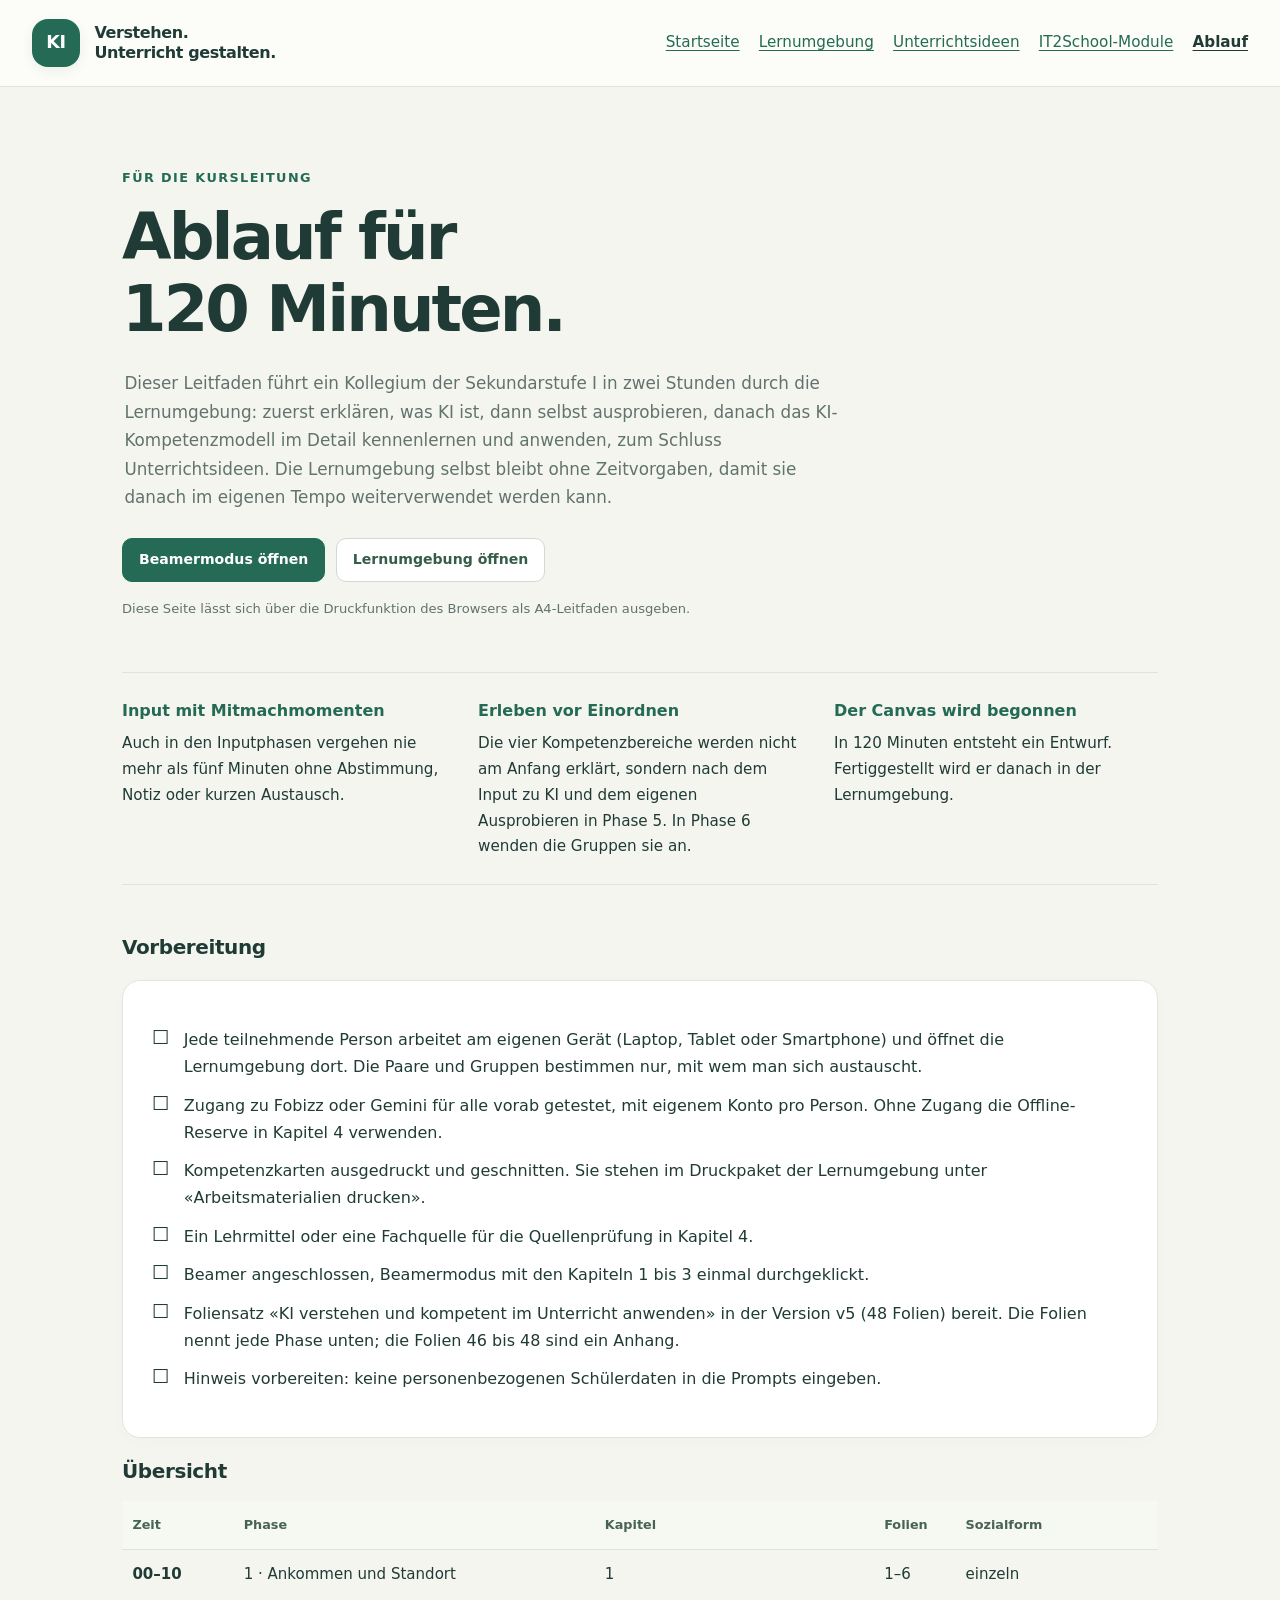
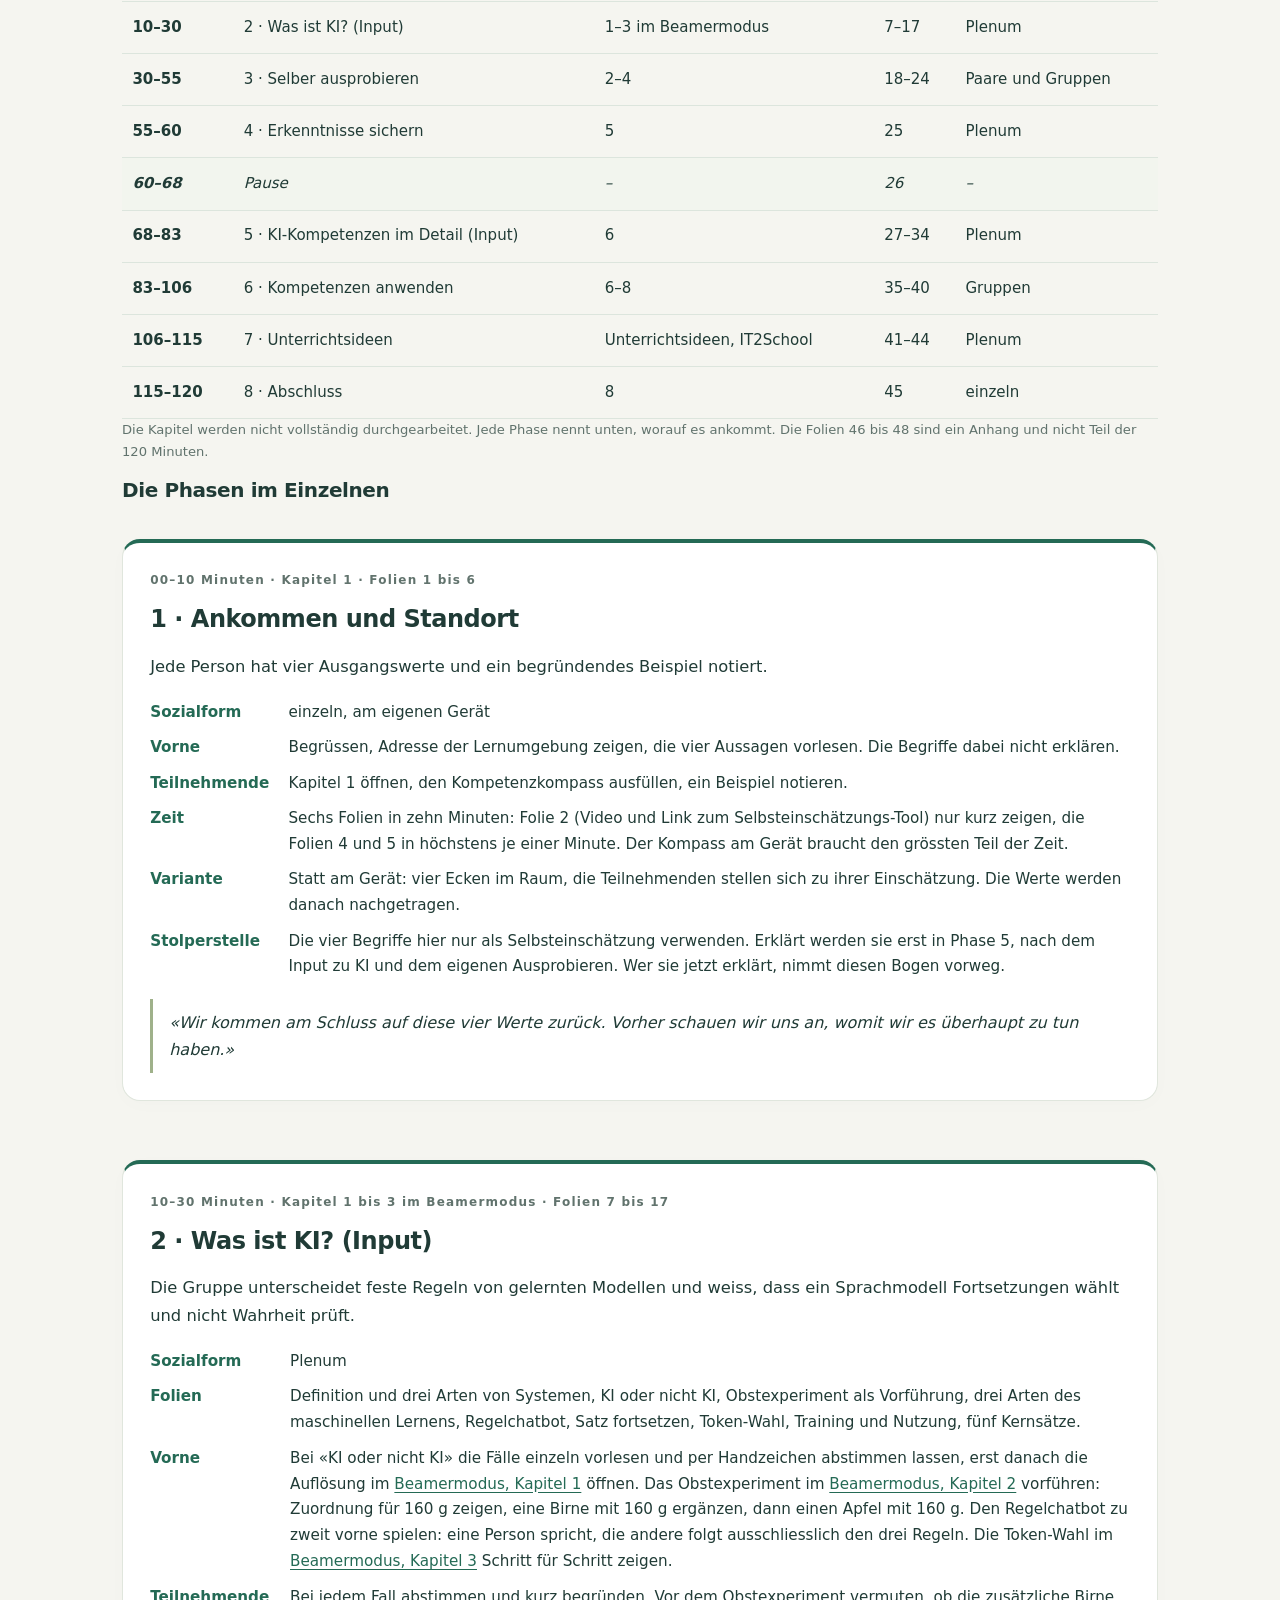
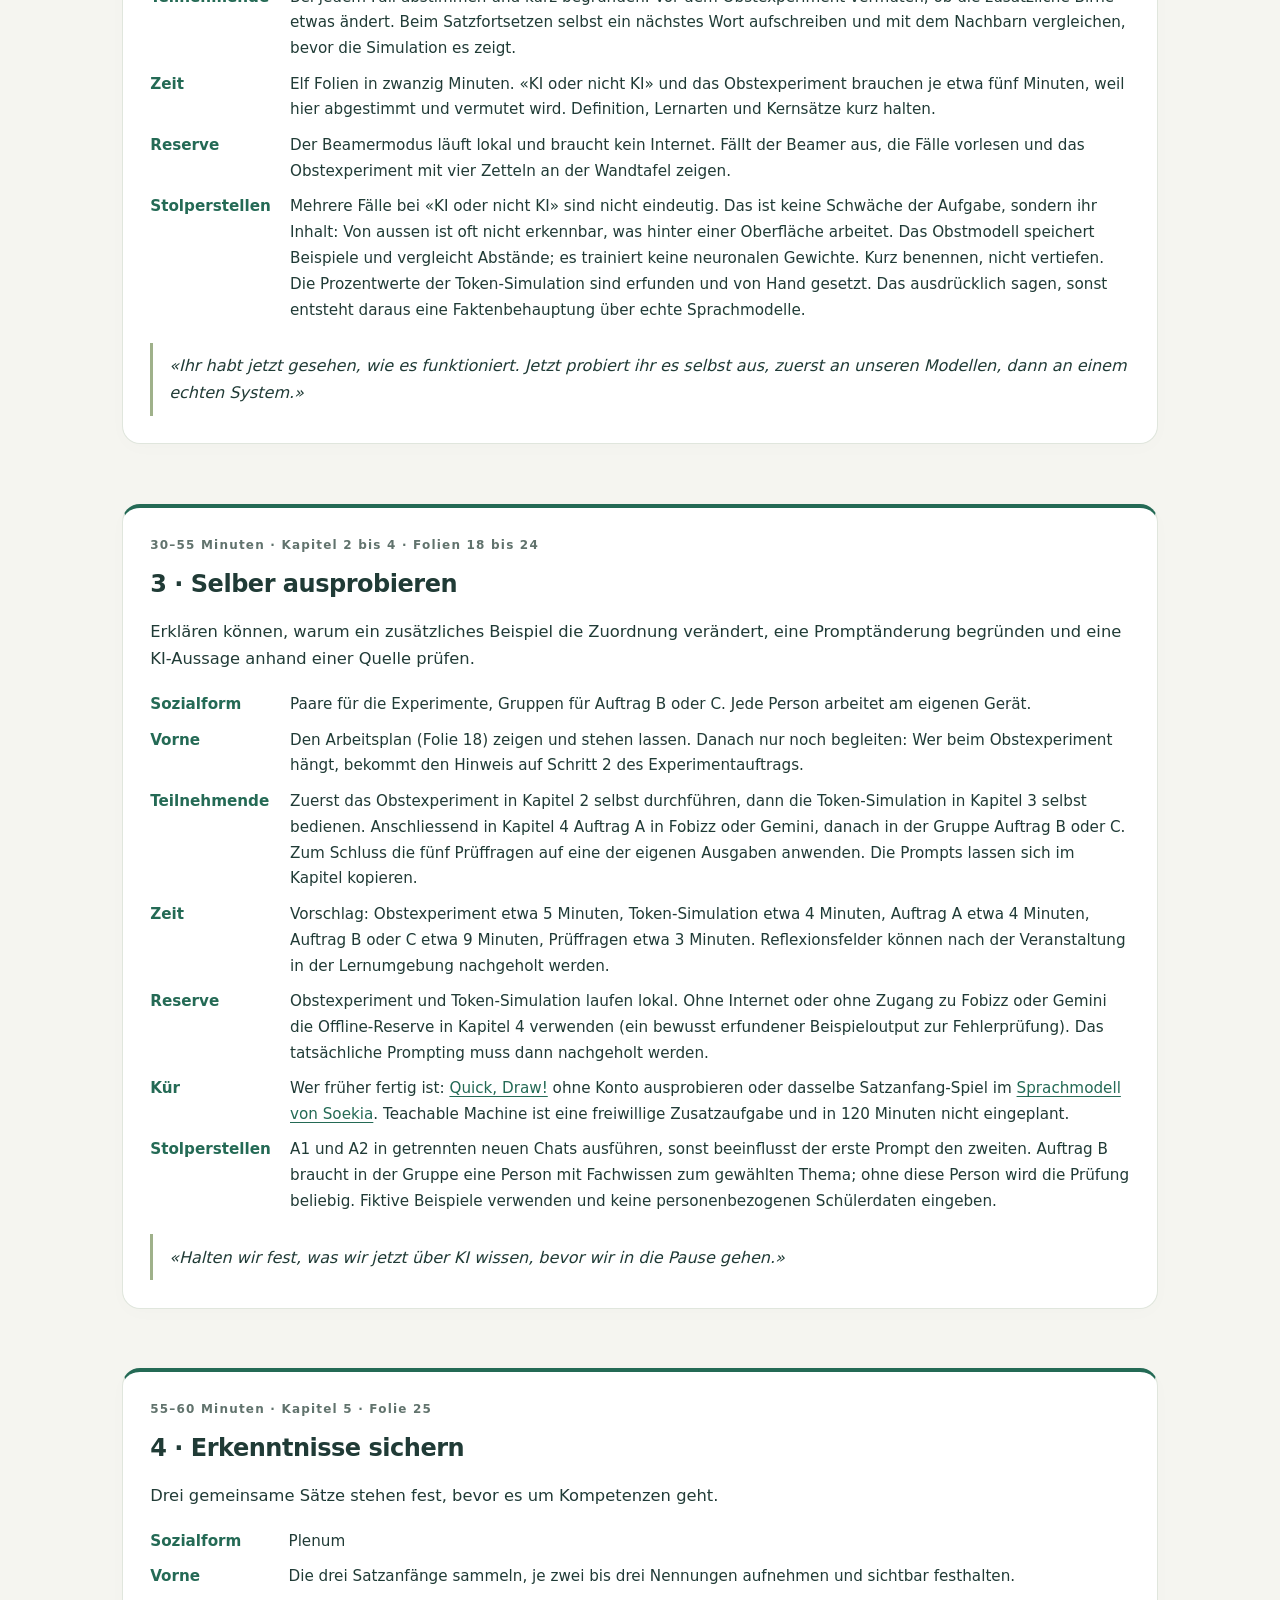
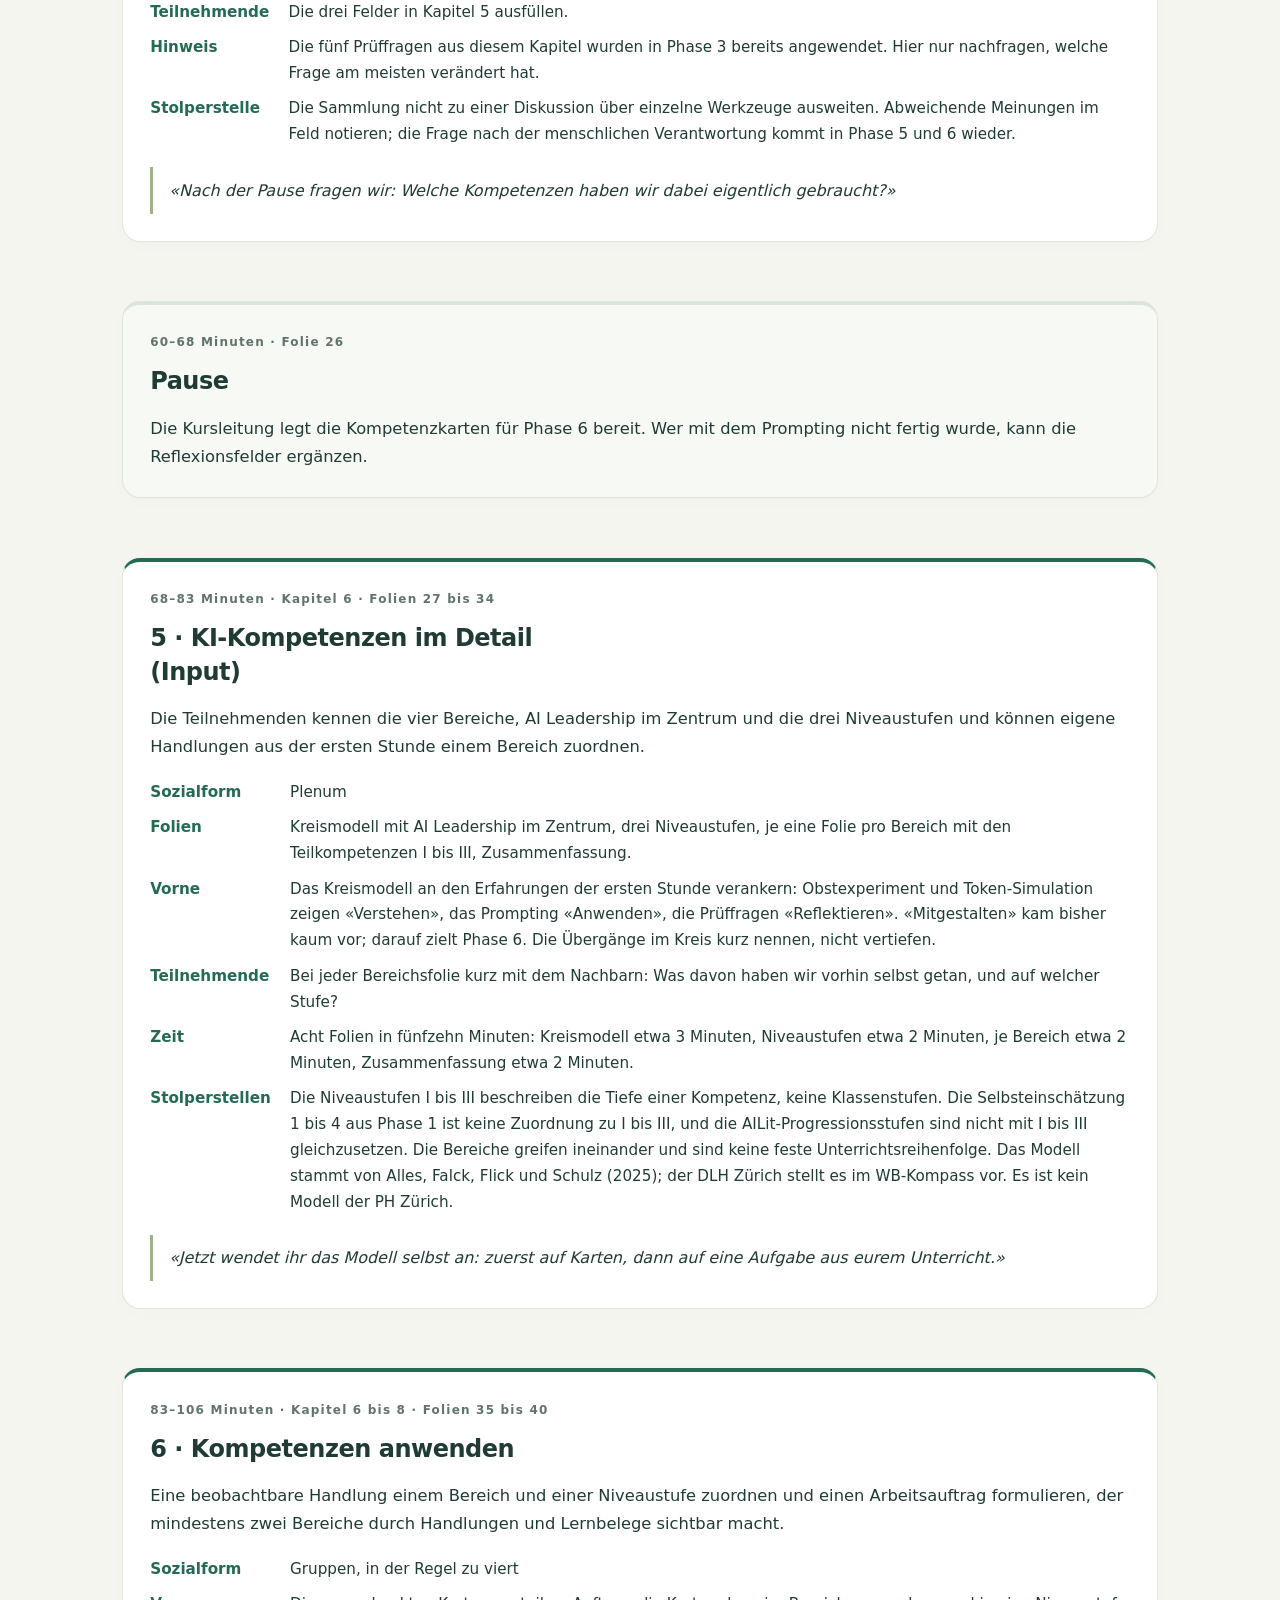
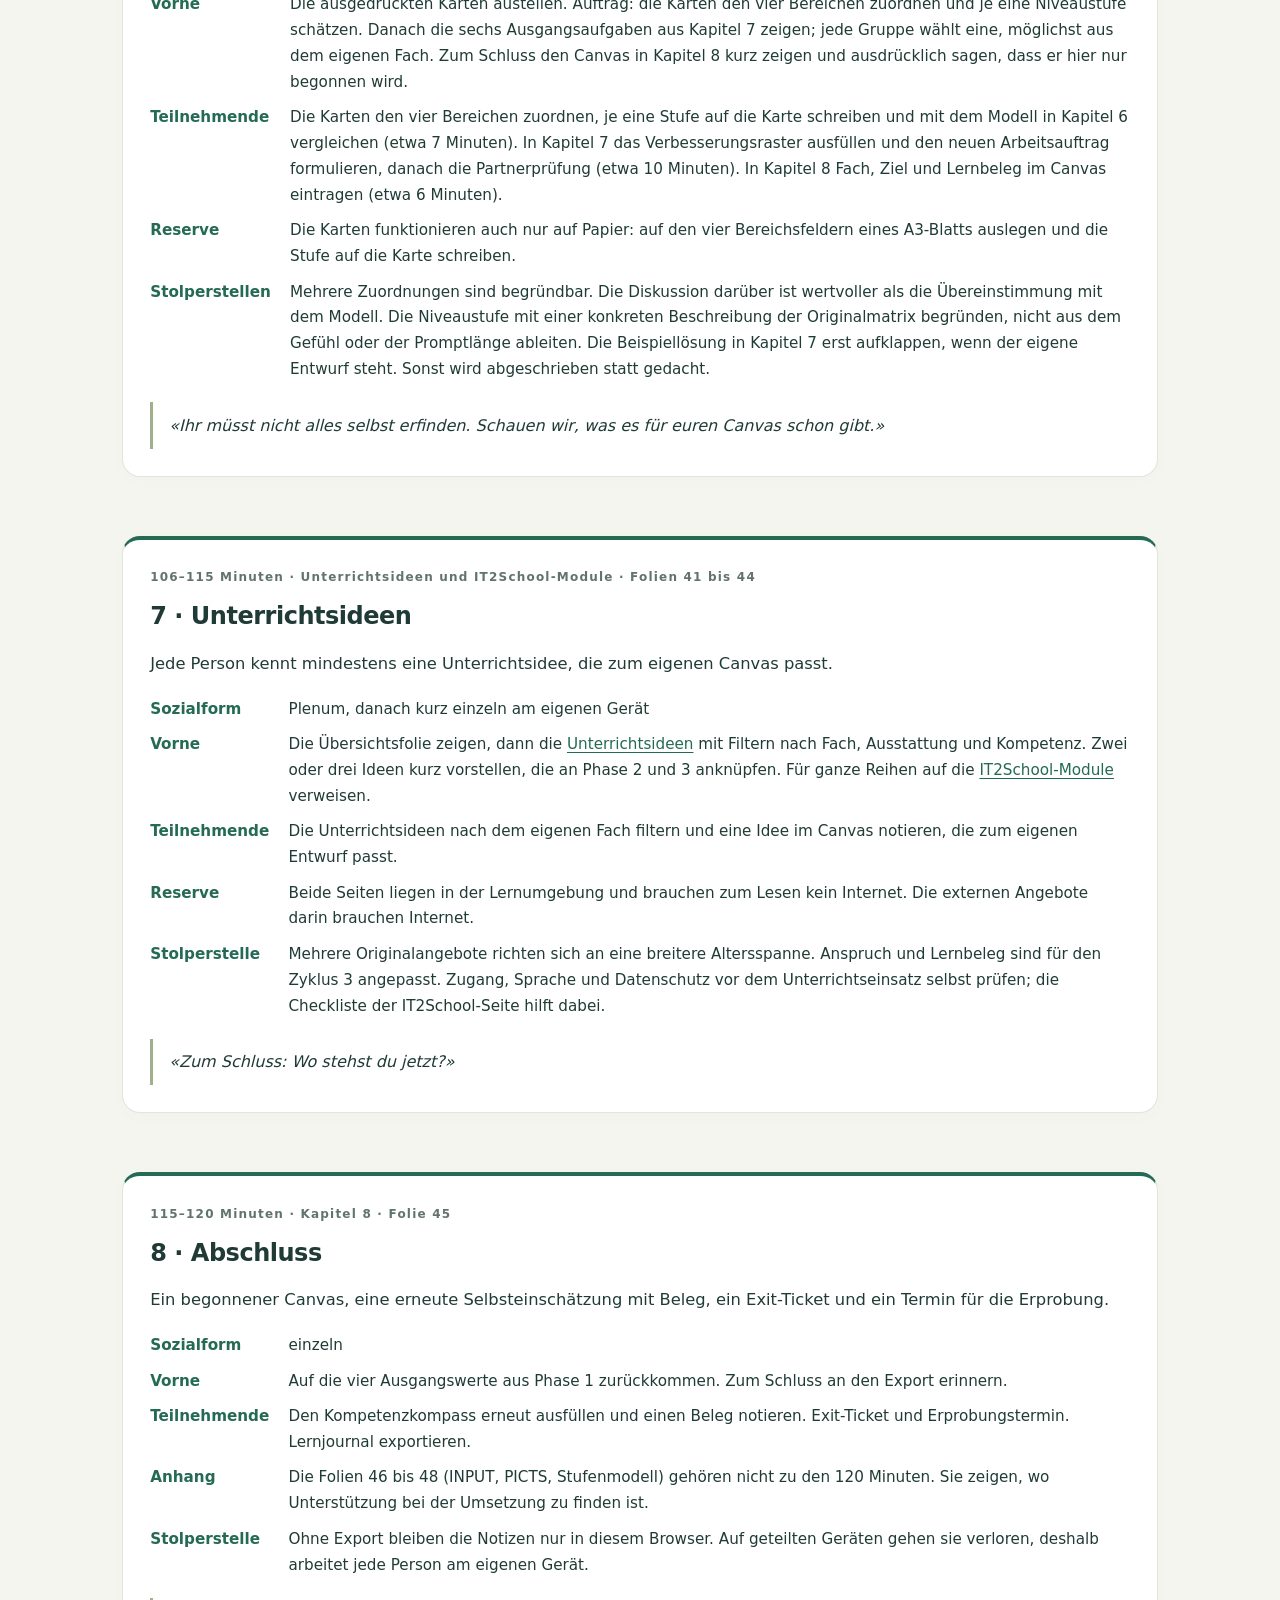
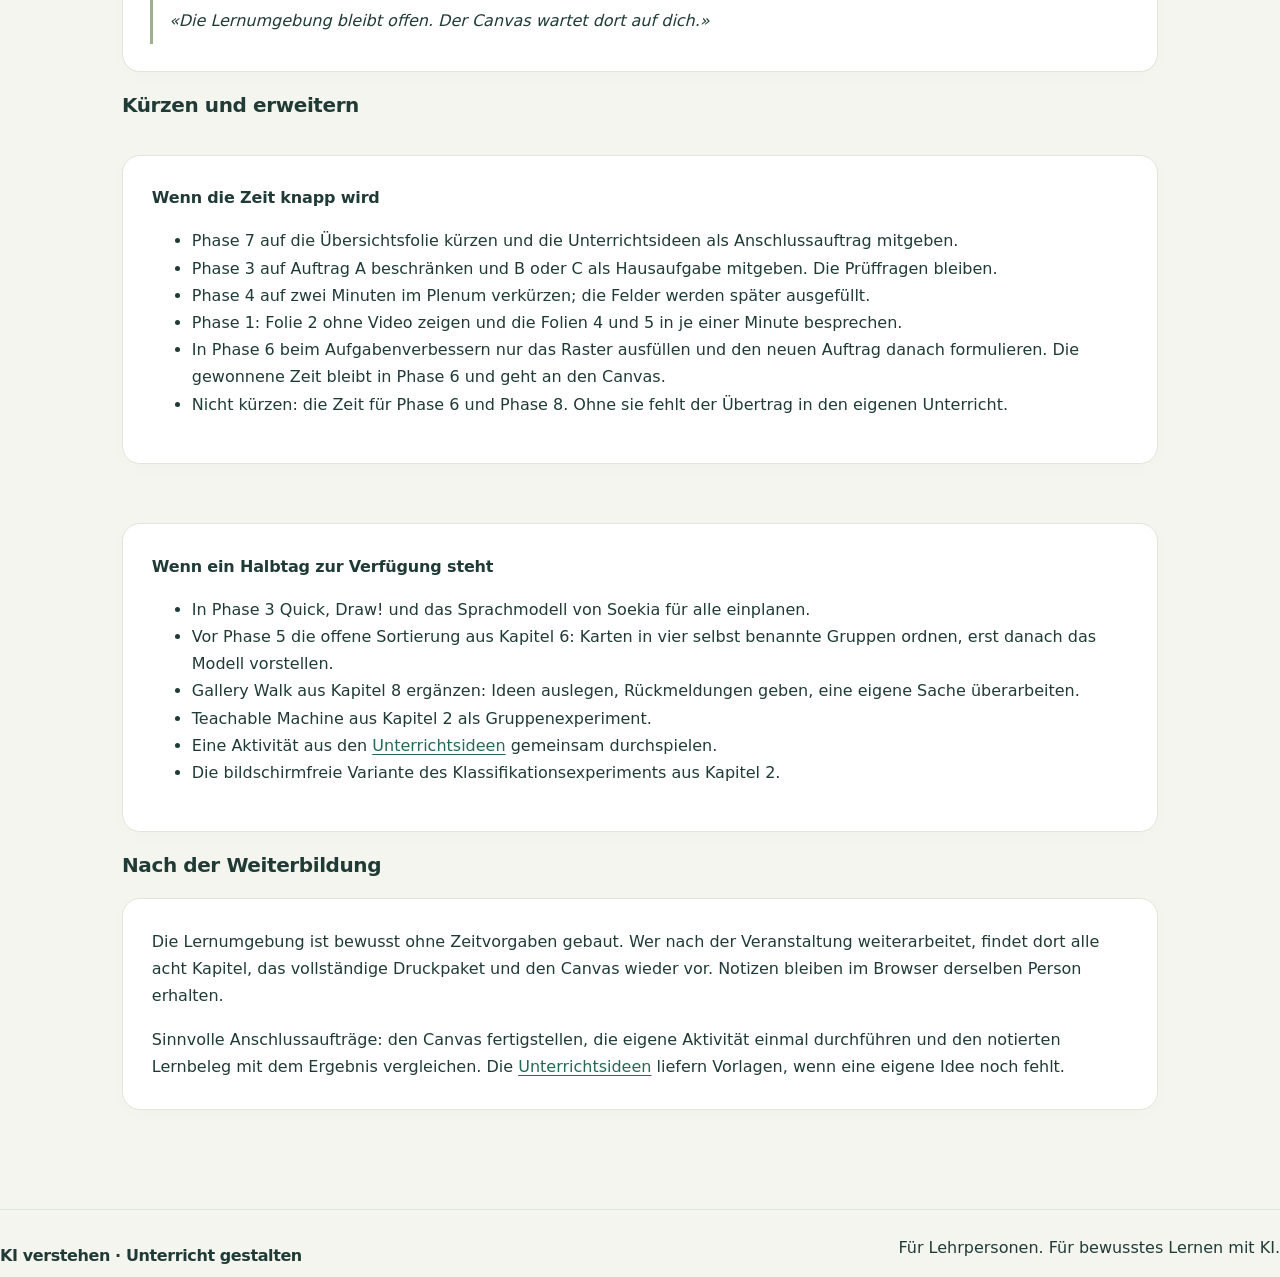
==== commit de52b908: "Leitfaden auf den Foliensatz v5 umstellen ablauf.html folgt dem neuen Bogen in acht Phasen plus Paus" ====
--- a/ablauf.html
+++ b/ablauf.html
@@ -3,11 +3,11 @@
 <body class="plan-page"><a class="skip" href="#main">Zum Inhalt</a><header><a class="brand" href="./"><span class="brandmark">KI</span><span>Verstehen.<br>Unterricht gestalten.</span></a><nav class="plan-nav" aria-label="Hauptnavigation"><a href="./">Startseite</a><a href="./lernen.html">Lernumgebung</a><a href="./unterrichtsideen.html">Unterrichtsideen</a><a href="./it2school.html">IT2School-Module</a><a href="./ablauf.html" aria-current="page">Ablauf</a></nav></header>
 <main id="main">
 
-<section class="plan-hero"><p class="eyebrow">Für die Kursleitung</p><h1>Ablauf für<br>120 Minuten.</h1><p class="lead">Dieser Leitfaden führt ein Kollegium der Sekundarstufe I in zwei Stunden durch die Lernumgebung. Die Lernumgebung selbst bleibt ohne Zeitvorgaben, damit sie danach im eigenen Tempo weiterverwendet werden kann.</p><div class="actions"><a class="button" href="./demo.html?kapitel=1">Beamermodus öffnen</a><a class="button secondary" href="./lernen.html">Lernumgebung öffnen</a></div><p class="small print-hint">Diese Seite lässt sich über die Druckfunktion des Browsers als A4-Leitfaden ausgeben.</p></section>
+<section class="plan-hero"><p class="eyebrow">Für die Kursleitung</p><h1>Ablauf für<br>120 Minuten.</h1><p class="lead">Dieser Leitfaden führt ein Kollegium der Sekundarstufe I in zwei Stunden durch die Lernumgebung: zuerst erklären, was KI ist, dann selbst ausprobieren, danach das KI-Kompetenzmodell im Detail kennenlernen und anwenden, zum Schluss Unterrichtsideen. Die Lernumgebung selbst bleibt ohne Zeitvorgaben, damit sie danach im eigenen Tempo weiterverwendet werden kann.</p><div class="actions"><a class="button" href="./demo.html?kapitel=0">Beamermodus öffnen</a><a class="button secondary" href="./lernen.html">Lernumgebung öffnen</a></div><p class="small print-hint">Diese Seite lässt sich über die Druckfunktion des Browsers als A4-Leitfaden ausgeben.</p></section>
 
 <section class="principles" aria-label="Grundhaltung">
-<div><strong>Nie länger als fünf Minuten</strong><p>Erklären in kurzen Blöcken. Jede Phase hat eine Tätigkeit, nicht nur eine Aussage.</p></div>
-<div><strong>Erleben vor Einordnen</strong><p>Die vier Kompetenzbereiche werden erst nach der Kartensortierung benannt, nicht am Anfang.</p></div>
+<div><strong>Input mit Mitmachmomenten</strong><p>Auch in den Inputphasen vergehen nie mehr als fünf Minuten ohne Abstimmung, Notiz oder kurzen Austausch.</p></div>
+<div><strong>Erleben vor Einordnen</strong><p>Die vier Kompetenzbereiche werden nicht am Anfang erklärt, sondern nach dem Input zu KI und dem eigenen Ausprobieren in Phase 5. In Phase 6 wenden die Gruppen sie an.</p></div>
 <div><strong>Der Canvas wird begonnen</strong><p>In 120 Minuten entsteht ein Entwurf. Fertiggestellt wird er danach in der Lernumgebung.</p></div>
 </section>
 
@@ -18,111 +18,116 @@
 <li>Zugang zu Fobizz oder Gemini für alle vorab getestet, mit eigenem Konto pro Person. Ohne Zugang die Offline-Reserve in Kapitel 4 verwenden.</li>
 <li>Kompetenzkarten ausgedruckt und geschnitten. Sie stehen im Druckpaket der Lernumgebung unter «Arbeitsmaterialien drucken».</li>
 <li>Ein Lehrmittel oder eine Fachquelle für die Quellenprüfung in Kapitel 4.</li>
-<li>Beamer angeschlossen, Beamermodus einmal geöffnet.</li>
-<li>Foliensatz «KI verstehen und kompetent im Unterricht anwenden» bereit. Die Folien nennt jede Phase unten; die Folien 28 bis 30 sind ein Anhang.</li>
+<li>Beamer angeschlossen, Beamermodus mit den Kapiteln 1 bis 3 einmal durchgeklickt.</li>
+<li>Foliensatz «KI verstehen und kompetent im Unterricht anwenden» in der Version v5 (48 Folien) bereit. Die Folien nennt jede Phase unten; die Folien 46 bis 48 sind ein Anhang.</li>
 <li>Hinweis vorbereiten: keine personenbezogenen Schülerdaten in die Prompts eingeben.</li>
 </ul></div>
 </section>
 
 <section class="plan-section" aria-labelledby="uebersicht-title">
 <h2 id="uebersicht-title">Übersicht</h2>
-<div class="tablewrap" tabindex="0" role="region" aria-label="Zeitplan, seitlich scrollbar"><table class="overview"><caption class="sr-only">Zeitplan in Minuten mit Phase, Kapitel und Sozialform</caption><thead><tr><th>Zeit</th><th>Phase</th><th>Kapitel</th><th>Sozialform</th></tr></thead><tbody>
-<tr><td>00–10</td><td>Ankommen und Standort bestimmen</td><td>1</td><td>einzeln</td></tr>
-<tr><td>10–18</td><td>KI oder nicht KI</td><td>1</td><td>Plenum</td></tr>
-<tr><td>18–34</td><td>Lernen aus Daten</td><td>2</td><td>Paare</td></tr>
-<tr><td>34–52</td><td>Von Regeln zu Sprachmodellen</td><td>3</td><td>Plenum und Paare</td></tr>
-<tr><td>52–58</td><td>Zwischensicherung</td><td>5</td><td>Plenum</td></tr>
-<tr class="break"><td>58–66</td><td>Pause</td><td>–</td><td>–</td></tr>
-<tr><td>66–82</td><td>Prompting ausprobieren</td><td>4</td><td>Paare</td></tr>
-<tr><td>82–94</td><td>Kompetenzen entdecken</td><td>6</td><td>Vierergruppen</td></tr>
-<tr><td>94–109</td><td>Aufgaben verbessern</td><td>7</td><td>Gruppen</td></tr>
-<tr><td>109–120</td><td>Eigene Aktivität und Abschluss</td><td>8</td><td>einzeln</td></tr>
+<div class="tablewrap" tabindex="0" role="region" aria-label="Zeitplan, seitlich scrollbar"><table class="overview"><caption class="sr-only">Zeitplan in Minuten mit Phase, Kapitel, Folien und Sozialform</caption><thead><tr><th>Zeit</th><th>Phase</th><th>Kapitel</th><th>Folien</th><th>Sozialform</th></tr></thead><tbody>
+<tr><td>00–10</td><td>1 · Ankommen und Standort</td><td>1</td><td>1–6</td><td>einzeln</td></tr>
+<tr><td>10–30</td><td>2 · Was ist KI? (Input)</td><td>1–3 im Beamermodus</td><td>7–17</td><td>Plenum</td></tr>
+<tr><td>30–55</td><td>3 · Selber ausprobieren</td><td>2–4</td><td>18–24</td><td>Paare und Gruppen</td></tr>
+<tr><td>55–60</td><td>4 · Erkenntnisse sichern</td><td>5</td><td>25</td><td>Plenum</td></tr>
+<tr class="break"><td>60–68</td><td>Pause</td><td>–</td><td>26</td><td>–</td></tr>
+<tr><td>68–83</td><td>5 · KI-Kompetenzen im Detail (Input)</td><td>6</td><td>27–34</td><td>Plenum</td></tr>
+<tr><td>83–106</td><td>6 · Kompetenzen anwenden</td><td>6–8</td><td>35–40</td><td>Gruppen</td></tr>
+<tr><td>106–115</td><td>7 · Unterrichtsideen</td><td>Unterrichtsideen, IT2School</td><td>41–44</td><td>Plenum</td></tr>
+<tr><td>115–120</td><td>8 · Abschluss</td><td>8</td><td>45</td><td>einzeln</td></tr>
 </tbody></table></div>
-<p class="small">Die Kapitel werden nicht vollständig durchgearbeitet. Jede Phase nennt unten, worauf es ankommt.</p>
+<p class="small">Die Kapitel werden nicht vollständig durchgearbeitet. Jede Phase nennt unten, worauf es ankommt. Die Folien 46 bis 48 sind ein Anhang und nicht Teil der 120 Minuten.</p>
 </section>
 
 <section class="plan-section" aria-labelledby="phasen-title">
 <h2 id="phasen-title">Die Phasen im Einzelnen</h2>
 <div class="phase-grid">
 
-<article class="card phase" id="phase-1"><p class="phase-time">00–10 Minuten · Kapitel 1 · Folien 1 bis 6</p><h2>Ankommen und Standort bestimmen</h2><p class="phase-goal">Jede Person hat vier Ausgangswerte und ein begründendes Beispiel notiert.</p>
+<article class="card phase" id="phase-1"><p class="phase-time">00–10 Minuten · Kapitel 1 · Folien 1 bis 6</p><h2>1 · Ankommen und Standort</h2><p class="phase-goal">Jede Person hat vier Ausgangswerte und ein begründendes Beispiel notiert.</p>
 <dl>
+<dt>Sozialform</dt><dd>einzeln, am eigenen Gerät</dd>
 <dt>Vorne</dt><dd>Begrüssen, Adresse der Lernumgebung zeigen, die vier Aussagen vorlesen. Die Begriffe dabei nicht erklären.</dd>
 <dt>Teilnehmende</dt><dd>Kapitel 1 öffnen, den Kompetenzkompass ausfüllen, ein Beispiel notieren.</dd>
 <dt>Zeit</dt><dd>Sechs Folien in zehn Minuten: Folie 2 (Video und Link zum Selbsteinschätzungs-Tool) nur kurz zeigen, die Folien 4 und 5 in höchstens je einer Minute. Der Kompass am Gerät braucht den grössten Teil der Zeit.</dd>
 <dt>Variante</dt><dd>Statt am Gerät: vier Ecken im Raum, die Teilnehmenden stellen sich zu ihrer Einschätzung. Die Werte werden danach nachgetragen.</dd>
-<dt>Stolperstelle</dt><dd>Wer die vier Begriffe jetzt erklärt, nimmt der Kartensortierung in Phase 7 ihre Wirkung.</dd>
+<dt>Stolperstelle</dt><dd>Die vier Begriffe hier nur als Selbsteinschätzung verwenden. Erklärt werden sie erst in Phase 5, nach dem Input zu KI und dem eigenen Ausprobieren. Wer sie jetzt erklärt, nimmt diesen Bogen vorweg.</dd>
 </dl>
 <p class="say">«Wir kommen am Schluss auf diese vier Werte zurück. Vorher schauen wir uns an, womit wir es überhaupt zu tun haben.»</p></article>
 
-<article class="card phase" id="phase-2"><p class="phase-time">10–18 Minuten · Kapitel 1 · Folien 7 und 8</p><h2>KI oder nicht KI</h2><p class="phase-goal">Die Gruppe unterscheidet feste Regeln von gelernten Modellen und erkennt, wo das von aussen nicht entscheidbar ist.</p>
+<article class="card phase" id="phase-2"><p class="phase-time">10–30 Minuten · Kapitel 1 bis 3 im Beamermodus · Folien 7 bis 17</p><h2>2 · Was ist KI? (Input)</h2><p class="phase-goal">Die Gruppe unterscheidet feste Regeln von gelernten Modellen und weiss, dass ein Sprachmodell Fortsetzungen wählt und nicht Wahrheit prüft.</p>
 <dl>
-<dt>Vorne</dt><dd>Die Fälle einzeln vorlesen und per Handzeichen abstimmen lassen. Erst danach die Auflösung im Kapitel öffnen.</dd>
-<dt>Teilnehmende</dt><dd>Jeden Fall zuordnen und die Begründung notieren.</dd>
-<dt>Stolperstelle</dt><dd>Mehrere Fälle sind nicht eindeutig. Das ist keine Schwäche der Aufgabe, sondern ihr Inhalt: Von aussen ist oft nicht erkennbar, was hinter einer Oberfläche arbeitet.</dd>
+<dt>Sozialform</dt><dd>Plenum</dd>
+<dt>Folien</dt><dd>Definition und drei Arten von Systemen, KI oder nicht KI, Obstexperiment als Vorführung, drei Arten des maschinellen Lernens, Regelchatbot, Satz fortsetzen, Token-Wahl, Training und Nutzung, fünf Kernsätze.</dd>
+<dt>Vorne</dt><dd>Bei «KI oder nicht KI» die Fälle einzeln vorlesen und per Handzeichen abstimmen lassen, erst danach die Auflösung im <a href="./demo.html?kapitel=0">Beamermodus, Kapitel 1</a> öffnen. Das Obstexperiment im <a href="./demo.html?kapitel=1">Beamermodus, Kapitel 2</a> vorführen: Zuordnung für 160 g zeigen, eine Birne mit 160 g ergänzen, dann einen Apfel mit 160 g. Den Regelchatbot zu zweit vorne spielen: eine Person spricht, die andere folgt ausschliesslich den drei Regeln. Die Token-Wahl im <a href="./demo.html?kapitel=2">Beamermodus, Kapitel 3</a> Schritt für Schritt zeigen.</dd>
+<dt>Teilnehmende</dt><dd>Bei jedem Fall abstimmen und kurz begründen. Vor dem Obstexperiment vermuten, ob die zusätzliche Birne etwas ändert. Beim Satzfortsetzen selbst ein nächstes Wort aufschreiben und mit dem Nachbarn vergleichen, bevor die Simulation es zeigt.</dd>
+<dt>Zeit</dt><dd>Elf Folien in zwanzig Minuten. «KI oder nicht KI» und das Obstexperiment brauchen je etwa fünf Minuten, weil hier abgestimmt und vermutet wird. Definition, Lernarten und Kernsätze kurz halten.</dd>
+<dt>Reserve</dt><dd>Der Beamermodus läuft lokal und braucht kein Internet. Fällt der Beamer aus, die Fälle vorlesen und das Obstexperiment mit vier Zetteln an der Wandtafel zeigen.</dd>
+<dt>Stolperstellen</dt><dd>Mehrere Fälle bei «KI oder nicht KI» sind nicht eindeutig. Das ist keine Schwäche der Aufgabe, sondern ihr Inhalt: Von aussen ist oft nicht erkennbar, was hinter einer Oberfläche arbeitet. Das Obstmodell speichert Beispiele und vergleicht Abstände; es trainiert keine neuronalen Gewichte. Kurz benennen, nicht vertiefen. Die Prozentwerte der Token-Simulation sind erfunden und von Hand gesetzt. Das ausdrücklich sagen, sonst entsteht daraus eine Faktenbehauptung über echte Sprachmodelle.</dd>
 </dl>
-<p class="say">«Bei mehreren Fällen konnten wir es nicht entscheiden. Schauen wir uns an, was ‹aus Daten gelernt› überhaupt heisst.»</p></article>
+<p class="say">«Ihr habt jetzt gesehen, wie es funktioniert. Jetzt probiert ihr es selbst aus, zuerst an unseren Modellen, dann an einem echten System.»</p></article>
 
-<article class="card phase" id="phase-3"><p class="phase-time">18–34 Minuten · Kapitel 2 · Folien 9 bis 11</p><h2>Lernen aus Daten</h2><p class="phase-goal">Erklären können, warum ein zusätzliches Beispiel die Zuordnung verändert und die feste Regel nicht.</p>
+<article class="card phase" id="phase-3"><p class="phase-time">30–55 Minuten · Kapitel 2 bis 4 · Folien 18 bis 24</p><h2>3 · Selber ausprobieren</h2><p class="phase-goal">Erklären können, warum ein zusätzliches Beispiel die Zuordnung verändert, eine Promptänderung begründen und eine KI-Aussage anhand einer Quelle prüfen.</p>
 <dl>
-<dt>Vorne</dt><dd>Keine Vorführung. Nur den Link zu <a href="https://quickdraw.withgoogle.com/?locale=de">Quick, Draw!</a> nennen und starten lassen. Erst danach das Obstexperiment in einem Satz einführen.</dd>
-<dt>Teilnehmende</dt><dd>Zuerst etwa drei Minuten Quick, Draw! am eigenen Gerät, ohne Konto. Dabei beobachten, was das System erkennt und wann nicht. Dann die vier Schritte des Experimentauftrags in der Lernumgebung, anschliessend die drei Reflexionsfelder. Austausch in Paaren.</dd>
-<dt>Reserve</dt><dd>Ohne Internet oder bei gesperrter Seite beginnt die Phase direkt mit dem Obstexperiment. Es läuft lokal in der Lernumgebung.</dd>
-<dt>Zeit</dt><dd>Mit 16 Minuten bleibt wenig Spielraum. Schritt 4 des Experimentauftrags und die Reflexionsfelder können nach der Veranstaltung in der Lernumgebung nachgeholt werden.</dd>
-<dt>Kür</dt><dd>Teachable Machine als freiwillige Zusatzaufgabe. In 120 Minuten nicht eingeplant.</dd>
-<dt>Stolperstelle</dt><dd>Das Verfahren speichert Beispiele und vergleicht Abstände. Es trainiert keine neuronalen Gewichte. Kurz benennen, nicht vertiefen.</dd>
+<dt>Sozialform</dt><dd>Paare für die Experimente, Gruppen für Auftrag B oder C. Jede Person arbeitet am eigenen Gerät.</dd>
+<dt>Vorne</dt><dd>Den Arbeitsplan (Folie 18) zeigen und stehen lassen. Danach nur noch begleiten: Wer beim Obstexperiment hängt, bekommt den Hinweis auf Schritt 2 des Experimentauftrags.</dd>
+<dt>Teilnehmende</dt><dd>Zuerst das Obstexperiment in Kapitel 2 selbst durchführen, dann die Token-Simulation in Kapitel 3 selbst bedienen. Anschliessend in Kapitel 4 Auftrag A in Fobizz oder Gemini, danach in der Gruppe Auftrag B oder C. Zum Schluss die fünf Prüffragen auf eine der eigenen Ausgaben anwenden. Die Prompts lassen sich im Kapitel kopieren.</dd>
+<dt>Zeit</dt><dd>Vorschlag: Obstexperiment etwa 5 Minuten, Token-Simulation etwa 4 Minuten, Auftrag A etwa 4 Minuten, Auftrag B oder C etwa 9 Minuten, Prüffragen etwa 3 Minuten. Reflexionsfelder können nach der Veranstaltung in der Lernumgebung nachgeholt werden.</dd>
+<dt>Reserve</dt><dd>Obstexperiment und Token-Simulation laufen lokal. Ohne Internet oder ohne Zugang zu Fobizz oder Gemini die Offline-Reserve in Kapitel 4 verwenden (ein bewusst erfundener Beispieloutput zur Fehlerprüfung). Das tatsächliche Prompting muss dann nachgeholt werden.</dd>
+<dt>Kür</dt><dd>Wer früher fertig ist: <a href="https://quickdraw.withgoogle.com/?locale=de">Quick, Draw!</a> ohne Konto ausprobieren oder dasselbe Satzanfang-Spiel im <a href="https://www.soekia.ch/gpt.html">Sprachmodell von Soekia</a>. Teachable Machine ist eine freiwillige Zusatzaufgabe und in 120 Minuten nicht eingeplant.</dd>
+<dt>Stolperstellen</dt><dd>A1 und A2 in getrennten neuen Chats ausführen, sonst beeinflusst der erste Prompt den zweiten. Auftrag B braucht in der Gruppe eine Person mit Fachwissen zum gewählten Thema; ohne diese Person wird die Prüfung beliebig. Fiktive Beispiele verwenden und keine personenbezogenen Schülerdaten eingeben.</dd>
 </dl>
-<p class="say">«Dieses Modell hatte ein einziges Merkmal. Jetzt zu einem System mit sehr vielen.»</p></article>
+<p class="say">«Halten wir fest, was wir jetzt über KI wissen, bevor wir in die Pause gehen.»</p></article>
 
-<article class="card phase" id="phase-4"><p class="phase-time">34–52 Minuten · Kapitel 3 · Folien 12 bis 15</p><h2>Von Regeln zu Sprachmodellen</h2><p class="phase-goal">Training und Nutzung unterscheiden; Plausibilität von Wahrheit trennen.</p>
+<article class="card phase" id="phase-4"><p class="phase-time">55–60 Minuten · Kapitel 5 · Folie 25</p><h2>4 · Erkenntnisse sichern</h2><p class="phase-goal">Drei gemeinsame Sätze stehen fest, bevor es um Kompetenzen geht.</p>
 <dl>
-<dt>Vorne</dt><dd>Den Regelchatbot zu zweit vorne spielen: eine Person spricht, die andere folgt ausschliesslich den drei Regeln. Dann den Link zum <a href="https://www.soekia.ch/gpt.html">Sprachmodell von Soekia</a> nennen und starten lassen. Die Token-Simulation im Beamermodus erst danach zur Erklärung zeigen.</dd>
-<dt>Teilnehmende</dt><dd>Zuerst selbst ein nächstes Wort aufschreiben und vergleichen. Dann am eigenen Gerät dasselbe Satzanfang-Spiel im Soekia-Sprachmodell ausprobieren und die Ausgaben in der Partnerschaft vergleichen. Anschliessend die Simulation in der Lernumgebung bedienen, das Reflexionsfeld ausfüllen und austauschen.</dd>
-<dt>Reserve</dt><dd>Ohne Internet oder bei gesperrter Seite die Token-Simulation in der Lernumgebung verwenden. Sie läuft lokal.</dd>
-<dt>Stolperstelle</dt><dd>Die Prozentwerte der Simulation sind erfunden und von Hand gesetzt. Das ausdrücklich sagen, sonst entsteht daraus eine Faktenbehauptung über echte Sprachmodelle.</dd>
-</dl>
-<p class="say">«Wenn eine Fortsetzung nur wahrscheinlich ist: Was heisst das für den Einsatz? Probieren wir es an einem echten System.»</p></article>
-
-<article class="card phase" id="phase-5"><p class="phase-time">52–58 Minuten · Kapitel 5 · Folie 16</p><h2>Zwischensicherung</h2><p class="phase-goal">Drei gemeinsame Sätze stehen fest, bevor es an die praktische Arbeit geht.</p>
-<dl>
+<dt>Sozialform</dt><dd>Plenum</dd>
 <dt>Vorne</dt><dd>Die drei Satzanfänge sammeln, je zwei bis drei Nennungen aufnehmen und sichtbar festhalten.</dd>
 <dt>Teilnehmende</dt><dd>Die drei Felder in Kapitel 5 ausfüllen.</dd>
-<dt>Hinweis</dt><dd>Die fünf Prüffragen aus diesem Kapitel werden hier nur erwähnt. Sie kommen in Phase 6 beim Prüfen der Ausgaben zum Einsatz.</dd>
+<dt>Hinweis</dt><dd>Die fünf Prüffragen aus diesem Kapitel wurden in Phase 3 bereits angewendet. Hier nur nachfragen, welche Frage am meisten verändert hat.</dd>
+<dt>Stolperstelle</dt><dd>Die Sammlung nicht zu einer Diskussion über einzelne Werkzeuge ausweiten. Abweichende Meinungen im Feld notieren; die Frage nach der menschlichen Verantwortung kommt in Phase 5 und 6 wieder.</dd>
 </dl>
-<p class="say">«Nach der Pause prüfen wir das an echten Ausgaben.»</p></article>
+<p class="say">«Nach der Pause fragen wir: Welche Kompetenzen haben wir dabei eigentlich gebraucht?»</p></article>
 
-<article class="card phase pause" id="phase-pause"><p class="phase-time">58–66 Minuten · Folie 17</p><h2>Pause</h2><p class="phase-goal">Gelegenheit, die Zugänge zu Fobizz oder Gemini an den Geräten zu öffnen, damit Phase 6 ohne Anmeldehürden startet.</p></article>
+<article class="card phase pause" id="phase-pause"><p class="phase-time">60–68 Minuten · Folie 26</p><h2>Pause</h2><p class="phase-goal">Die Kursleitung legt die Kompetenzkarten für Phase 6 bereit. Wer mit dem Prompting nicht fertig wurde, kann die Reflexionsfelder ergänzen.</p></article>
 
-<article class="card phase" id="phase-6"><p class="phase-time">66–82 Minuten · Kapitel 4 · Folien 18 bis 20</p><h2>Prompting ausprobieren</h2><p class="phase-goal">Eine Promptänderung begründen und eine KI-Aussage anhand einer Quelle prüfen.</p>
+<article class="card phase" id="phase-5"><p class="phase-time">68–83 Minuten · Kapitel 6 · Folien 27 bis 34</p><h2>5 · KI-Kompetenzen im Detail (Input)</h2><p class="phase-goal">Die Teilnehmenden kennen die vier Bereiche, AI Leadership im Zentrum und die drei Niveaustufen und können eigene Handlungen aus der ersten Stunde einem Bereich zuordnen.</p>
 <dl>
-<dt>Vorne</dt><dd>Auftrag A gemeinsam starten, damit alle den Unterschied einmal sehen. Danach wählt jede Gruppe B oder C.</dd>
-<dt>Teilnehmende</dt><dd>Jede Person am eigenen Gerät, Ergebnisse in Paaren vergleichen. Die Prompts lassen sich im Kapitel kopieren.</dd>
-<dt>Prüffragen</dt><dd>Zum Schluss die fünf Prüffragen (Folie 20) auf eine der eigenen Ausgaben anwenden. Vorschlag für die Zeit: Auftrag A etwa 4 Minuten, Auftrag B oder C etwa 9 Minuten, Prüffragen etwa 3 Minuten.</dd>
-<dt>Stolperstelle</dt><dd>Auftrag B braucht in der Gruppe eine Person mit Fachwissen zum gewählten Thema. Ohne diese Person wird die Prüfung beliebig. Keine personenbezogenen Schülerdaten eingeben.</dd>
+<dt>Sozialform</dt><dd>Plenum</dd>
+<dt>Folien</dt><dd>Kreismodell mit AI Leadership im Zentrum, drei Niveaustufen, je eine Folie pro Bereich mit den Teilkompetenzen I bis III, Zusammenfassung.</dd>
+<dt>Vorne</dt><dd>Das Kreismodell an den Erfahrungen der ersten Stunde verankern: Obstexperiment und Token-Simulation zeigen «Verstehen», das Prompting «Anwenden», die Prüffragen «Reflektieren». «Mitgestalten» kam bisher kaum vor; darauf zielt Phase 6. Die Übergänge im Kreis kurz nennen, nicht vertiefen.</dd>
+<dt>Teilnehmende</dt><dd>Bei jeder Bereichsfolie kurz mit dem Nachbarn: Was davon haben wir vorhin selbst getan, und auf welcher Stufe?</dd>
+<dt>Zeit</dt><dd>Acht Folien in fünfzehn Minuten: Kreismodell etwa 3 Minuten, Niveaustufen etwa 2 Minuten, je Bereich etwa 2 Minuten, Zusammenfassung etwa 2 Minuten.</dd>
+<dt>Stolperstellen</dt><dd>Die Niveaustufen I bis III beschreiben die Tiefe einer Kompetenz, keine Klassenstufen. Die Selbsteinschätzung 1 bis 4 aus Phase 1 ist keine Zuordnung zu I bis III, und die AILit-Progressionsstufen sind nicht mit I bis III gleichzusetzen. Die Bereiche greifen ineinander und sind keine feste Unterrichtsreihenfolge. Das Modell stammt von Alles, Falck, Flick und Schulz (2025); der DLH Zürich stellt es im WB-Kompass vor. Es ist kein Modell der PH Zürich.</dd>
 </dl>
-<p class="say">«Wir haben jetzt viel getan. Welche Fähigkeiten waren das eigentlich?»</p></article>
+<p class="say">«Jetzt wendet ihr das Modell selbst an: zuerst auf Karten, dann auf eine Aufgabe aus eurem Unterricht.»</p></article>
 
-<article class="card phase" id="phase-7"><p class="phase-time">82–94 Minuten · Kapitel 6 · Folien 21 und 22</p><h2>Kompetenzen entdecken</h2><p class="phase-goal">Eine beobachtbare Handlung einem Kompetenzbereich zuordnen können.</p>
+<article class="card phase" id="phase-6"><p class="phase-time">83–106 Minuten · Kapitel 6 bis 8 · Folien 35 bis 40</p><h2>6 · Kompetenzen anwenden</h2><p class="phase-goal">Eine beobachtbare Handlung einem Bereich und einer Niveaustufe zuordnen und einen Arbeitsauftrag formulieren, der mindestens zwei Bereiche durch Handlungen und Lernbelege sichtbar macht.</p>
 <dl>
-<dt>Vorne</dt><dd>Die ausgedruckten Karten austeilen. Auftrag: in vier Gruppen sortieren und eigene Namen finden. Die vier Begriffe des Modells jetzt noch nicht nennen.</dd>
-<dt>Teilnehmende</dt><dd>In Vierergruppen sortieren, die Gruppennamen in der Lernumgebung eintragen, dann mit dem Modell vergleichen.</dd>
-<dt>Stolperstelle</dt><dd>Mehrere Zuordnungen sind begründbar. Die Diskussion darüber ist wertvoller als die Übereinstimmung mit dem Modell.</dd>
+<dt>Sozialform</dt><dd>Gruppen, in der Regel zu viert</dd>
+<dt>Vorne</dt><dd>Die ausgedruckten Karten austeilen. Auftrag: die Karten den vier Bereichen zuordnen und je eine Niveaustufe schätzen. Danach die sechs Ausgangsaufgaben aus Kapitel 7 zeigen; jede Gruppe wählt eine, möglichst aus dem eigenen Fach. Zum Schluss den Canvas in Kapitel 8 kurz zeigen und ausdrücklich sagen, dass er hier nur begonnen wird.</dd>
+<dt>Teilnehmende</dt><dd>Die Karten den vier Bereichen zuordnen, je eine Stufe auf die Karte schreiben und mit dem Modell in Kapitel 6 vergleichen (etwa 7 Minuten). In Kapitel 7 das Verbesserungsraster ausfüllen und den neuen Arbeitsauftrag formulieren, danach die Partnerprüfung (etwa 10 Minuten). In Kapitel 8 Fach, Ziel und Lernbeleg im Canvas eintragen (etwa 6 Minuten).</dd>
+<dt>Reserve</dt><dd>Die Karten funktionieren auch nur auf Papier: auf den vier Bereichsfeldern eines A3-Blatts auslegen und die Stufe auf die Karte schreiben.</dd>
+<dt>Stolperstellen</dt><dd>Mehrere Zuordnungen sind begründbar. Die Diskussion darüber ist wertvoller als die Übereinstimmung mit dem Modell. Die Niveaustufe mit einer konkreten Beschreibung der Originalmatrix begründen, nicht aus dem Gefühl oder der Promptlänge ableiten. Die Beispiellösung in Kapitel 7 erst aufklappen, wenn der eigene Entwurf steht. Sonst wird abgeschrieben statt gedacht.</dd>
 </dl>
-<p class="say">«KI benutzen ist nicht dasselbe wie KI-kompetent sein. Was heisst das für eine Aufgabe im Unterricht?»</p></article>
+<p class="say">«Ihr müsst nicht alles selbst erfinden. Schauen wir, was es für euren Canvas schon gibt.»</p></article>
 
-<article class="card phase" id="phase-8"><p class="phase-time">94–109 Minuten · Kapitel 7 · Folien 23 bis 25</p><h2>Aufgaben verbessern</h2><p class="phase-goal">Ein Arbeitsauftrag, der mindestens zwei Kompetenzbereiche durch Handlungen und Lernbelege sichtbar macht.</p>
+<article class="card phase" id="phase-7"><p class="phase-time">106–115 Minuten · Unterrichtsideen und IT2School-Module · Folien 41 bis 44</p><h2>7 · Unterrichtsideen</h2><p class="phase-goal">Jede Person kennt mindestens eine Unterrichtsidee, die zum eigenen Canvas passt.</p>
 <dl>
-<dt>Vorne</dt><dd>Die sechs Ausgangsaufgaben zeigen. Jede Gruppe wählt eine, möglichst aus dem eigenen Fach.</dd>
-<dt>Teilnehmende</dt><dd>Das Verbesserungsraster ausfüllen, den neuen Arbeitsauftrag formulieren, danach die Partnerprüfung.</dd>
-<dt>Stolperstelle</dt><dd>Die Beispiellösung erst aufklappen, wenn der eigene Entwurf steht. Sonst wird abgeschrieben statt gedacht.</dd>
+<dt>Sozialform</dt><dd>Plenum, danach kurz einzeln am eigenen Gerät</dd>
+<dt>Vorne</dt><dd>Die Übersichtsfolie zeigen, dann die <a href="./unterrichtsideen.html">Unterrichtsideen</a> mit Filtern nach Fach, Ausstattung und Kompetenz. Zwei oder drei Ideen kurz vorstellen, die an Phase 2 und 3 anknüpfen. Für ganze Reihen auf die <a href="./it2school.html">IT2School-Module</a> verweisen.</dd>
+<dt>Teilnehmende</dt><dd>Die Unterrichtsideen nach dem eigenen Fach filtern und eine Idee im Canvas notieren, die zum eigenen Entwurf passt.</dd>
+<dt>Reserve</dt><dd>Beide Seiten liegen in der Lernumgebung und brauchen zum Lesen kein Internet. Die externen Angebote darin brauchen Internet.</dd>
+<dt>Stolperstelle</dt><dd>Mehrere Originalangebote richten sich an eine breitere Altersspanne. Anspruch und Lernbeleg sind für den Zyklus 3 angepasst. Zugang, Sprache und Datenschutz vor dem Unterrichtseinsatz selbst prüfen; die Checkliste der IT2School-Seite hilft dabei.</dd>
 </dl>
-<p class="say">«Nimm diesen Auftrag mit in deine eigene Planung.»</p></article>
+<p class="say">«Zum Schluss: Wo stehst du jetzt?»</p></article>
 
-<article class="card phase" id="phase-9"><p class="phase-time">109–120 Minuten · Kapitel 8 · Folien 26 und 27</p><h2>Eigene Aktivität und Abschluss</h2><p class="phase-goal">Ein begonnener Canvas, ein Exit-Ticket und ein Termin für die Erprobung.</p>
+<article class="card phase" id="phase-8"><p class="phase-time">115–120 Minuten · Kapitel 8 · Folie 45</p><h2>8 · Abschluss</h2><p class="phase-goal">Ein begonnener Canvas, eine erneute Selbsteinschätzung mit Beleg, ein Exit-Ticket und ein Termin für die Erprobung.</p>
 <dl>
-<dt>Vorne</dt><dd>Den Canvas kurz zeigen und ausdrücklich sagen, dass er hier nur begonnen wird. Zum Schluss an den Export erinnern.</dd>
-<dt>Teilnehmende</dt><dd>Fach, Ziel und Lernbeleg im Canvas eintragen. Den Kompetenzkompass erneut ausfüllen und einen Beleg notieren. Exit-Ticket und Erprobungstermin. Lernjournal exportieren.</dd>
-<dt>Anhang</dt><dd>Die Folien 28 bis 30 (INPUT, PICTS, Stufenmodell) gehören nicht zu den 120 Minuten. Sie zeigen, wo Unterstützung bei der Umsetzung zu finden ist.</dd>
+<dt>Sozialform</dt><dd>einzeln</dd>
+<dt>Vorne</dt><dd>Auf die vier Ausgangswerte aus Phase 1 zurückkommen. Zum Schluss an den Export erinnern.</dd>
+<dt>Teilnehmende</dt><dd>Den Kompetenzkompass erneut ausfüllen und einen Beleg notieren. Exit-Ticket und Erprobungstermin. Lernjournal exportieren.</dd>
+<dt>Anhang</dt><dd>Die Folien 46 bis 48 (INPUT, PICTS, Stufenmodell) gehören nicht zu den 120 Minuten. Sie zeigen, wo Unterstützung bei der Umsetzung zu finden ist.</dd>
 <dt>Stolperstelle</dt><dd>Ohne Export bleiben die Notizen nur in diesem Browser. Auf geteilten Geräten gehen sie verloren, deshalb arbeitet jede Person am eigenen Gerät.</dd>
 </dl>
 <p class="say">«Die Lernumgebung bleibt offen. Der Canvas wartet dort auf dich.»</p></article>
@@ -133,13 +138,16 @@
 <h2 id="anpassen-title">Kürzen und erweitern</h2>
 <div class="phase-grid">
 <div class="card"><h3>Wenn die Zeit knapp wird</h3><ul>
-<li>Phase 5 auf zwei Minuten im Plenum verkürzen; die Felder werden später ausgefüllt.</li>
+<li>Phase 7 auf die Übersichtsfolie kürzen und die Unterrichtsideen als Anschlussauftrag mitgeben.</li>
+<li>Phase 3 auf Auftrag A beschränken und B oder C als Hausaufgabe mitgeben. Die Prüffragen bleiben.</li>
+<li>Phase 4 auf zwei Minuten im Plenum verkürzen; die Felder werden später ausgefüllt.</li>
 <li>Phase 1: Folie 2 ohne Video zeigen und die Folien 4 und 5 in je einer Minute besprechen.</li>
-<li>Phase 6 auf Auftrag A beschränken und B oder C als Hausaufgabe mitgeben. Die Prüffragen bleiben.</li>
-<li>In Phase 8 pro Gruppe nur das Raster ausfüllen, den neuen Auftrag danach.</li>
-<li>Nicht kürzen: Phase 7 und Phase 9. Ohne sie fehlt der Übertrag in den eigenen Unterricht.</li>
+<li>In Phase 6 beim Aufgabenverbessern nur das Raster ausfüllen und den neuen Auftrag danach formulieren. Die gewonnene Zeit bleibt in Phase 6 und geht an den Canvas.</li>
+<li>Nicht kürzen: die Zeit für Phase 6 und Phase 8. Ohne sie fehlt der Übertrag in den eigenen Unterricht.</li>
 </ul></div>
 <div class="card"><h3>Wenn ein Halbtag zur Verfügung steht</h3><ul>
+<li>In Phase 3 Quick, Draw! und das Sprachmodell von Soekia für alle einplanen.</li>
+<li>Vor Phase 5 die offene Sortierung aus Kapitel 6: Karten in vier selbst benannte Gruppen ordnen, erst danach das Modell vorstellen.</li>
 <li>Gallery Walk aus Kapitel 8 ergänzen: Ideen auslegen, Rückmeldungen geben, eine eigene Sache überarbeiten.</li>
 <li>Teachable Machine aus Kapitel 2 als Gruppenexperiment.</li>
 <li>Eine Aktivität aus den <a href="./unterrichtsideen.html">Unterrichtsideen</a> gemeinsam durchspielen.</li>
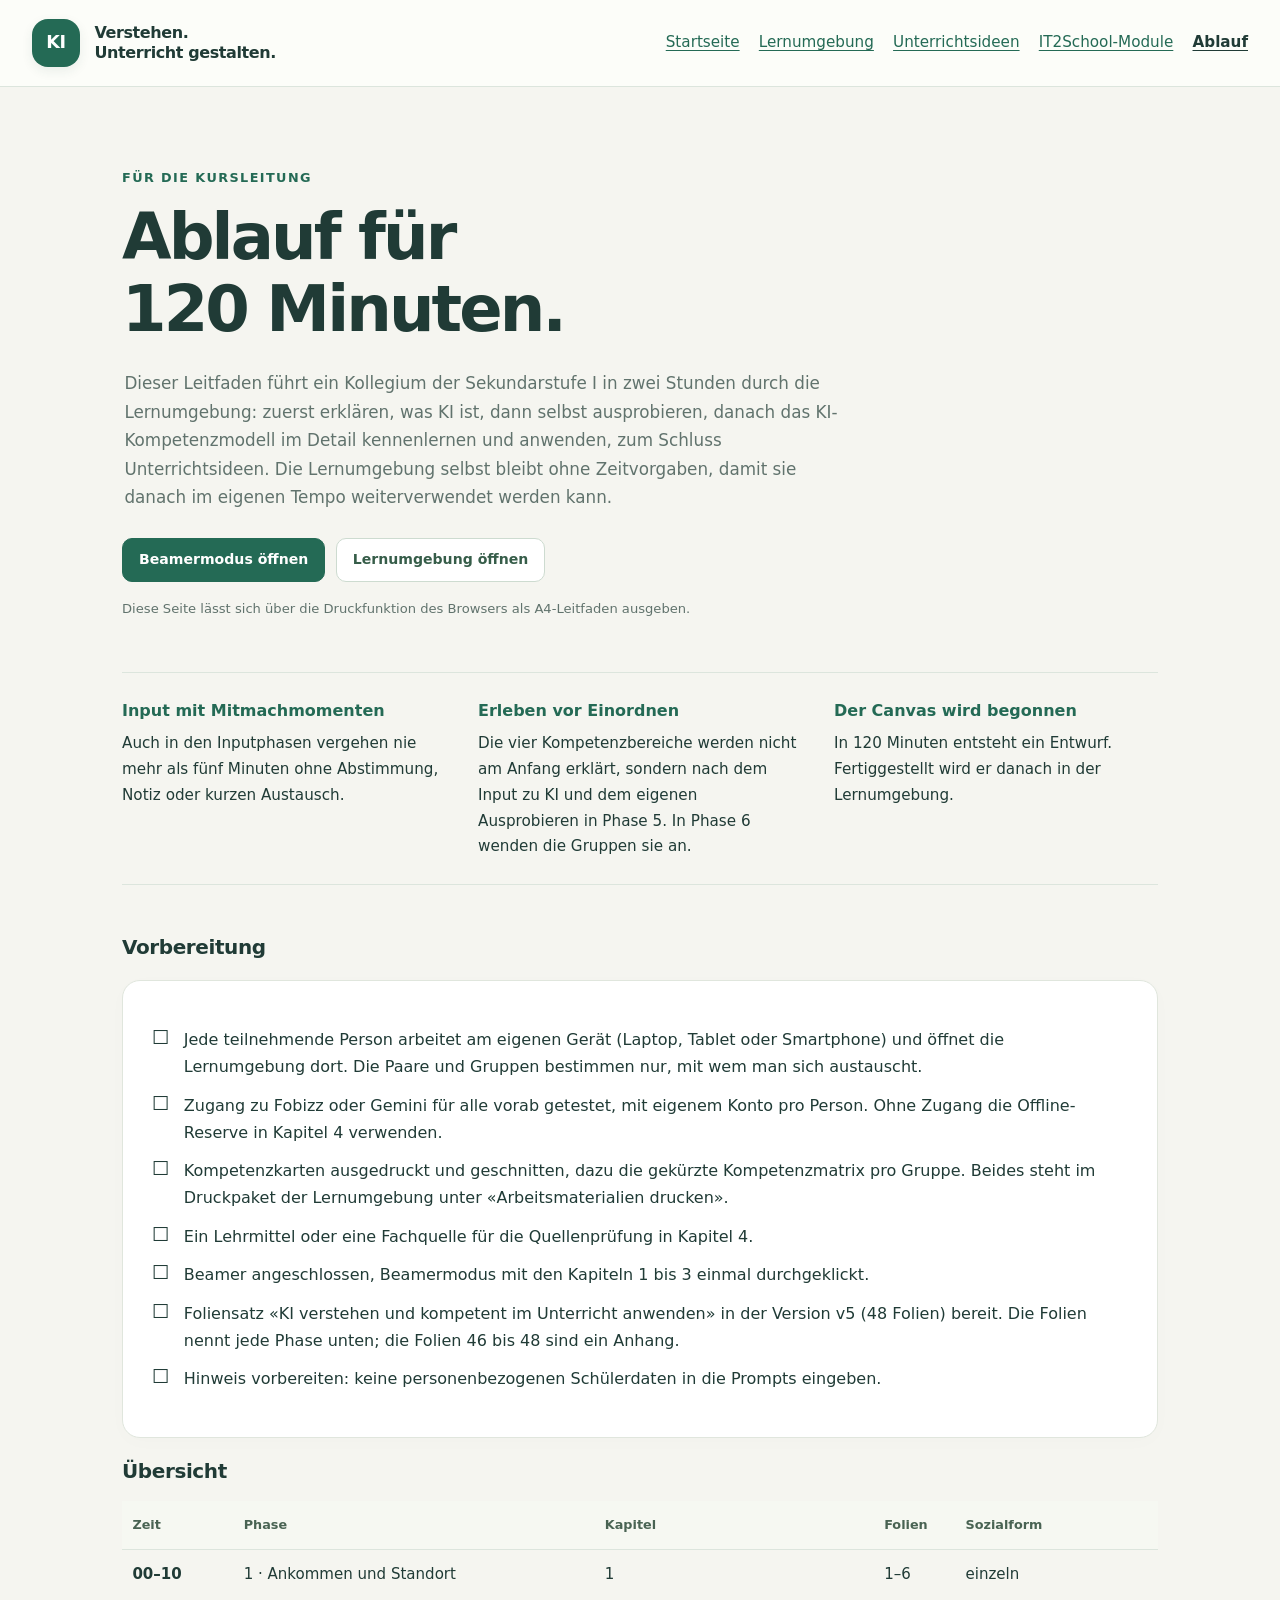
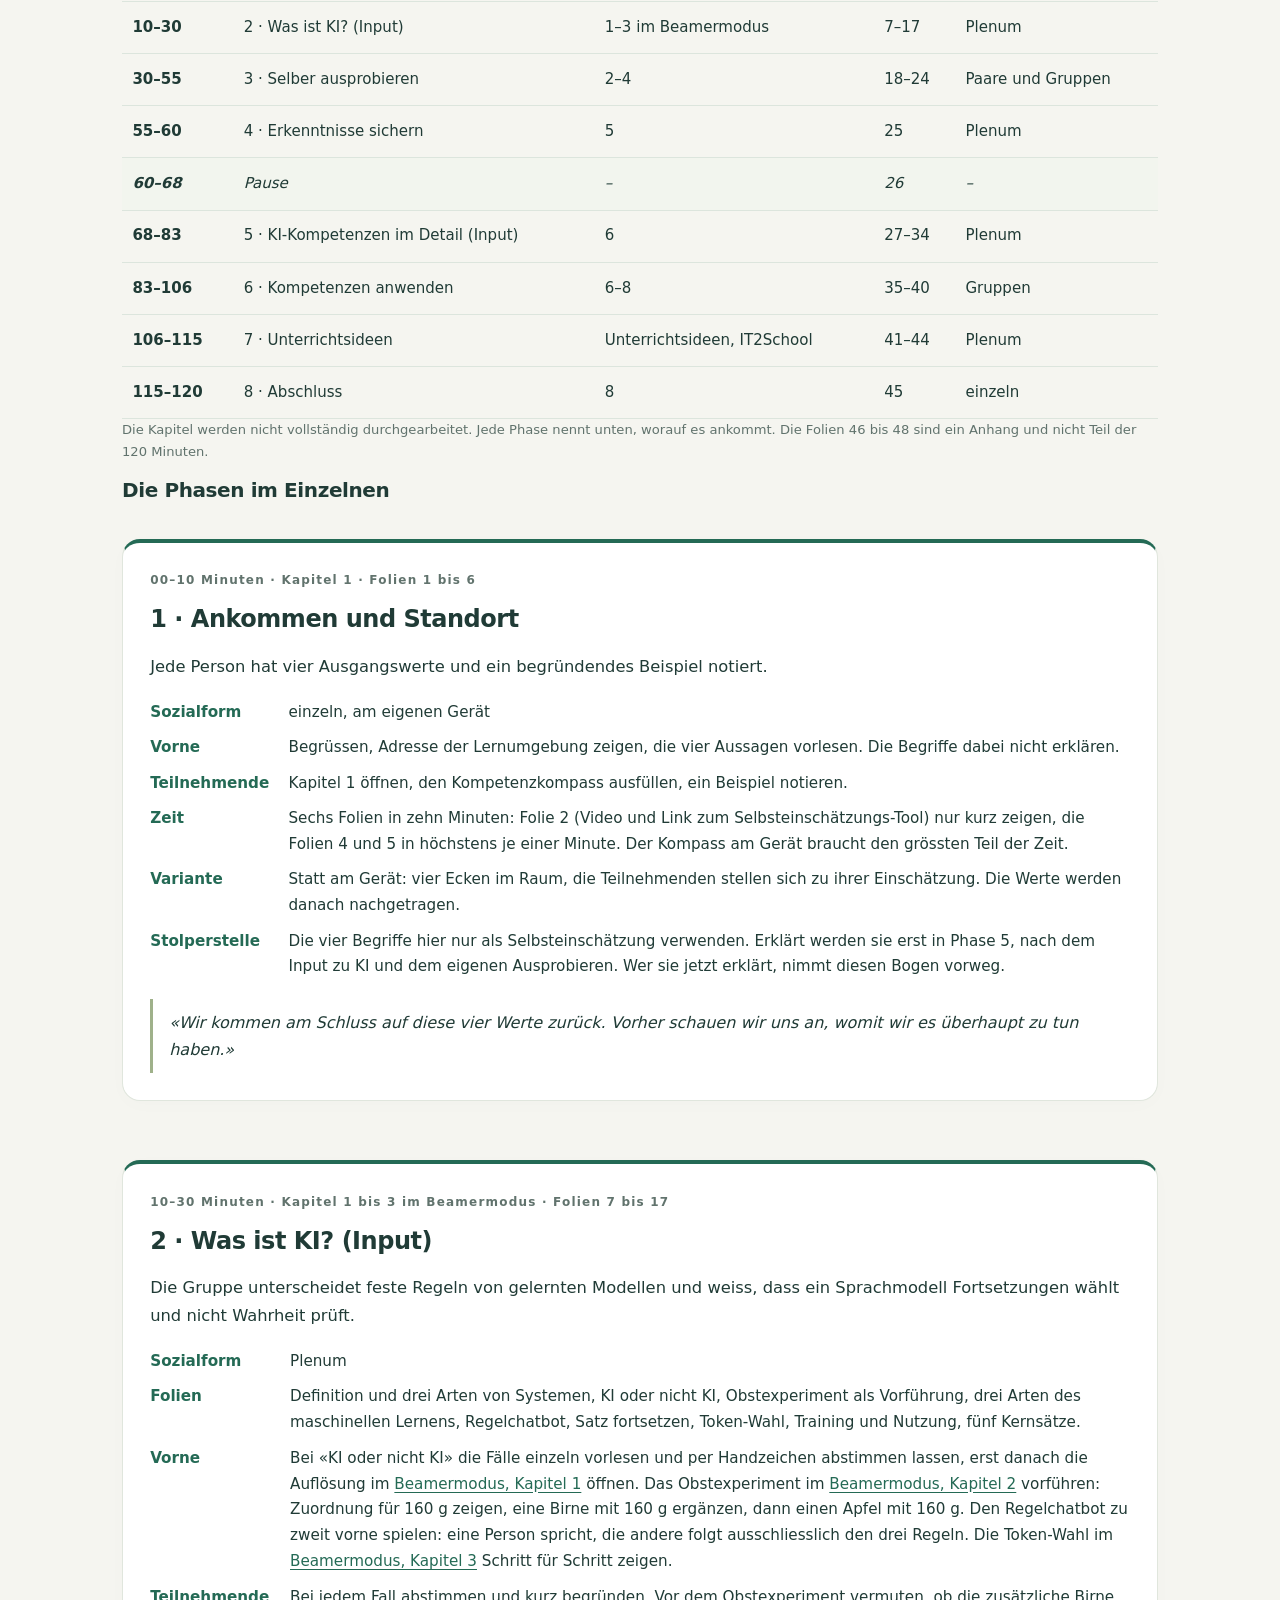
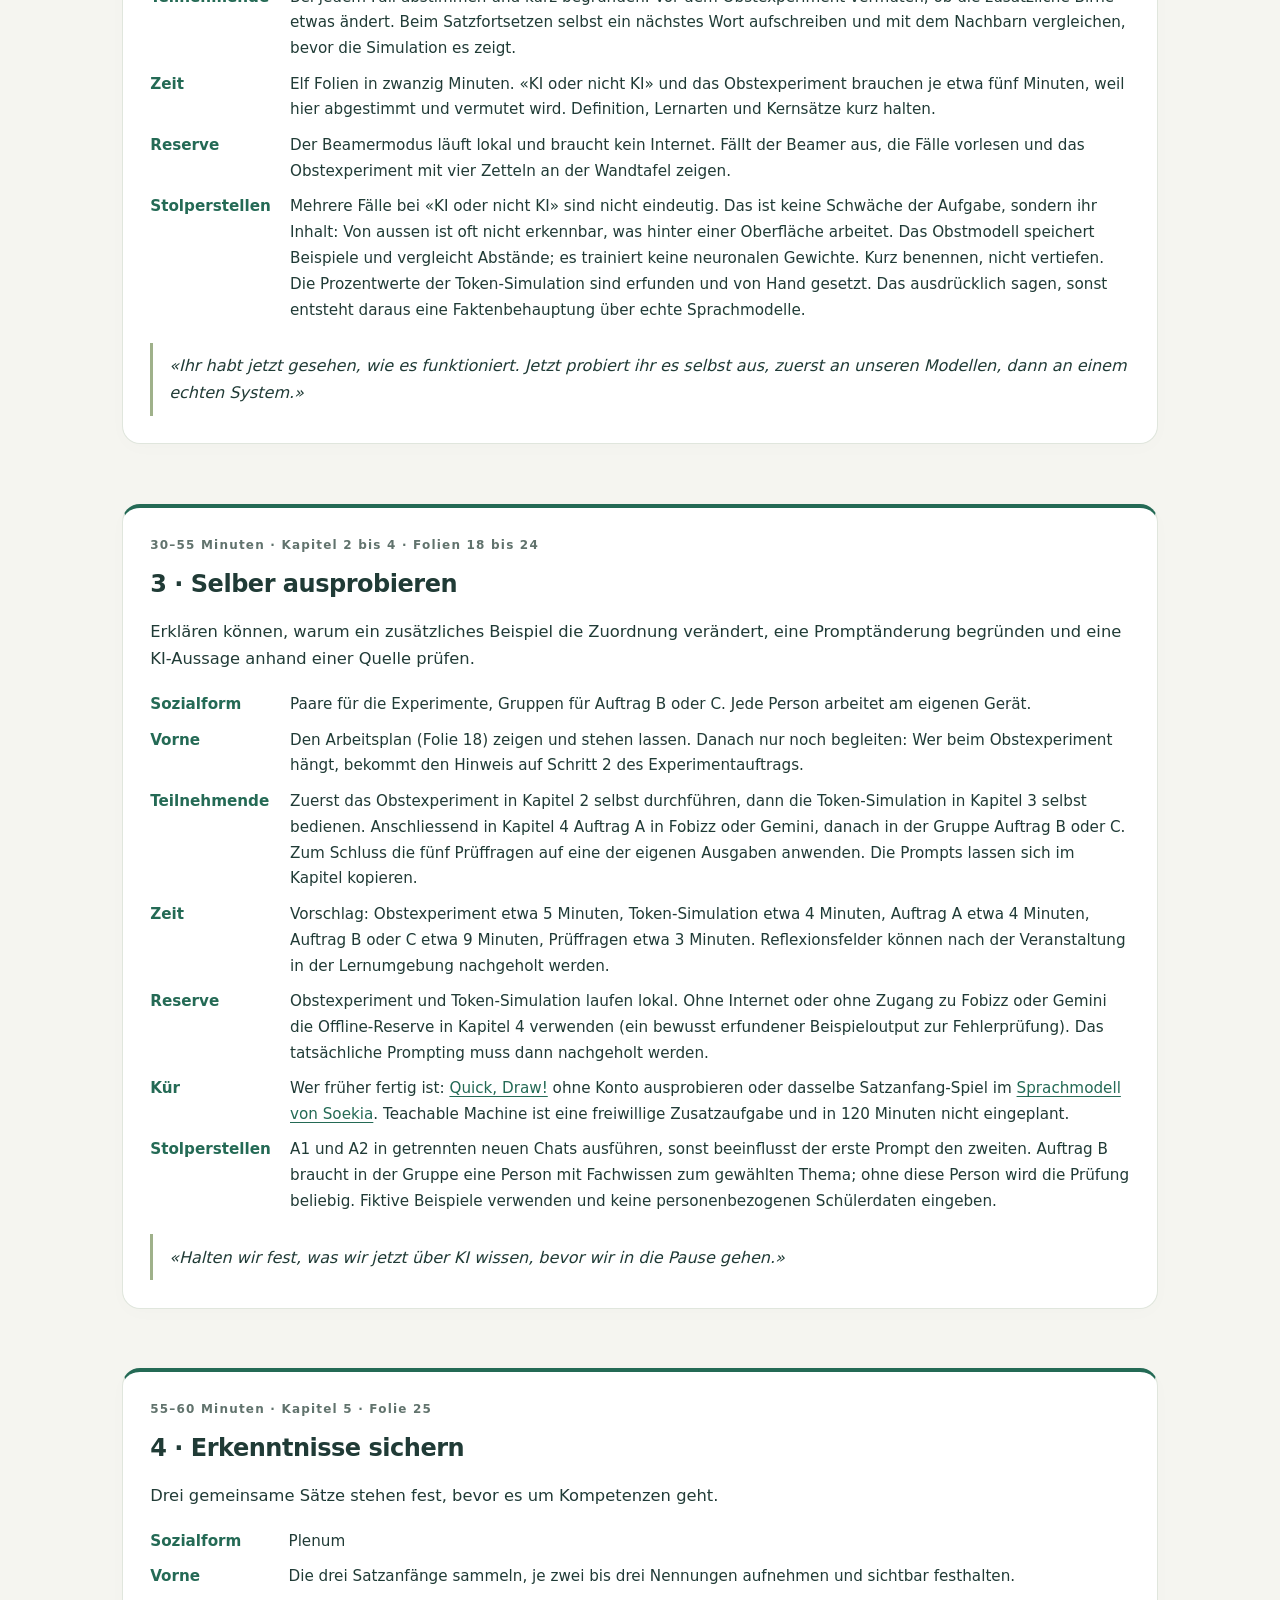
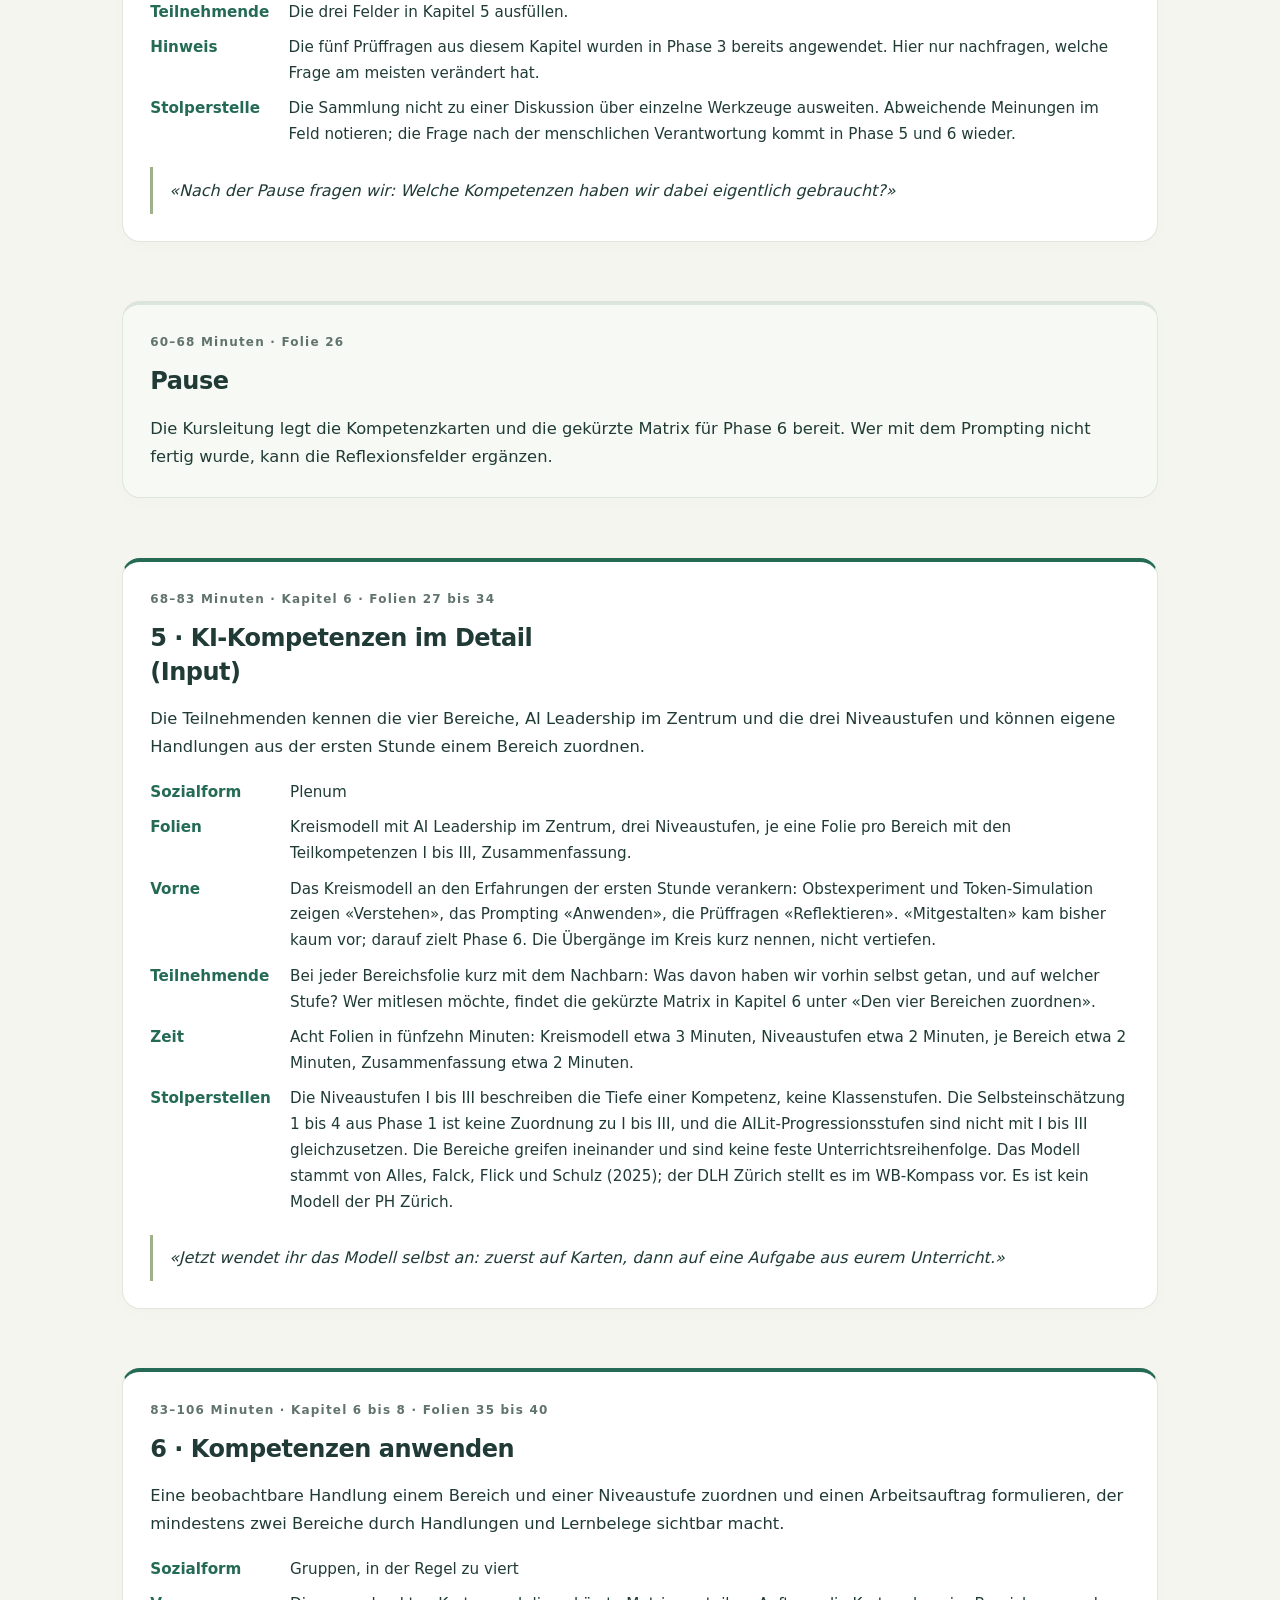
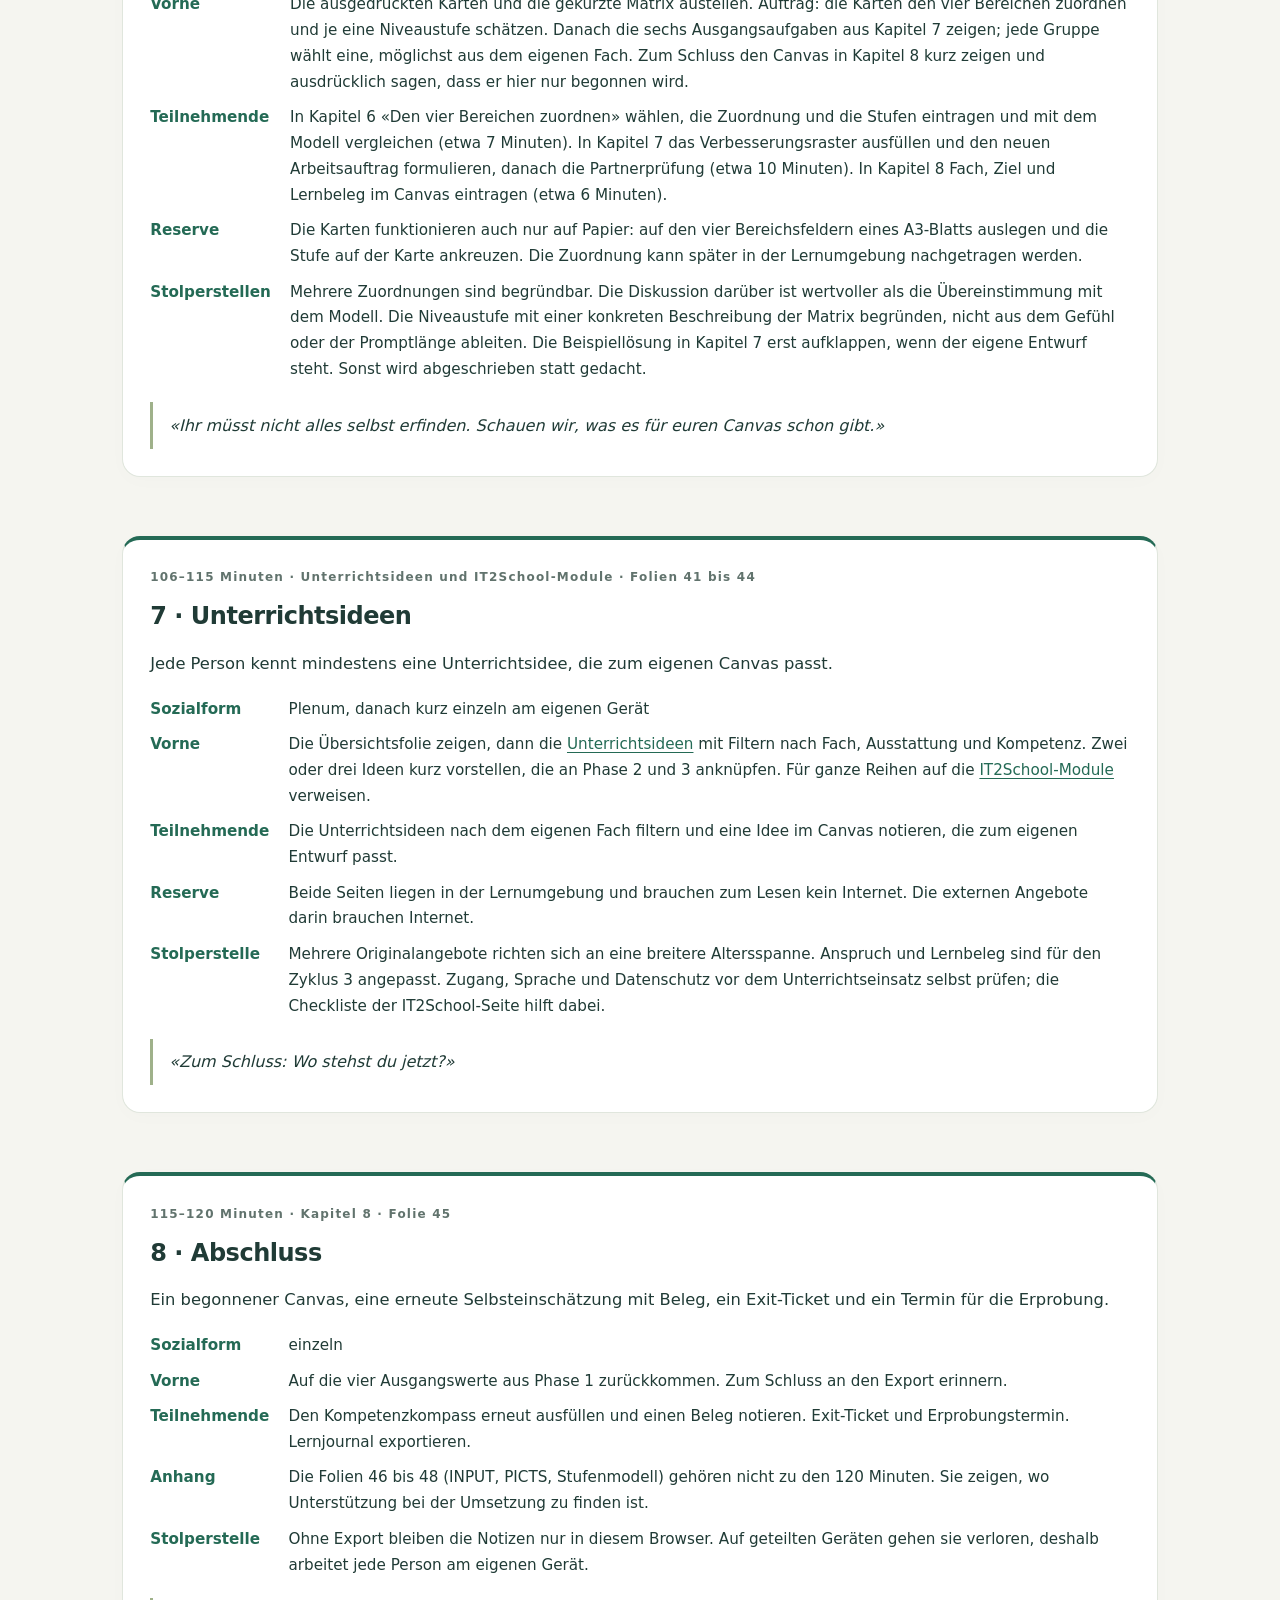
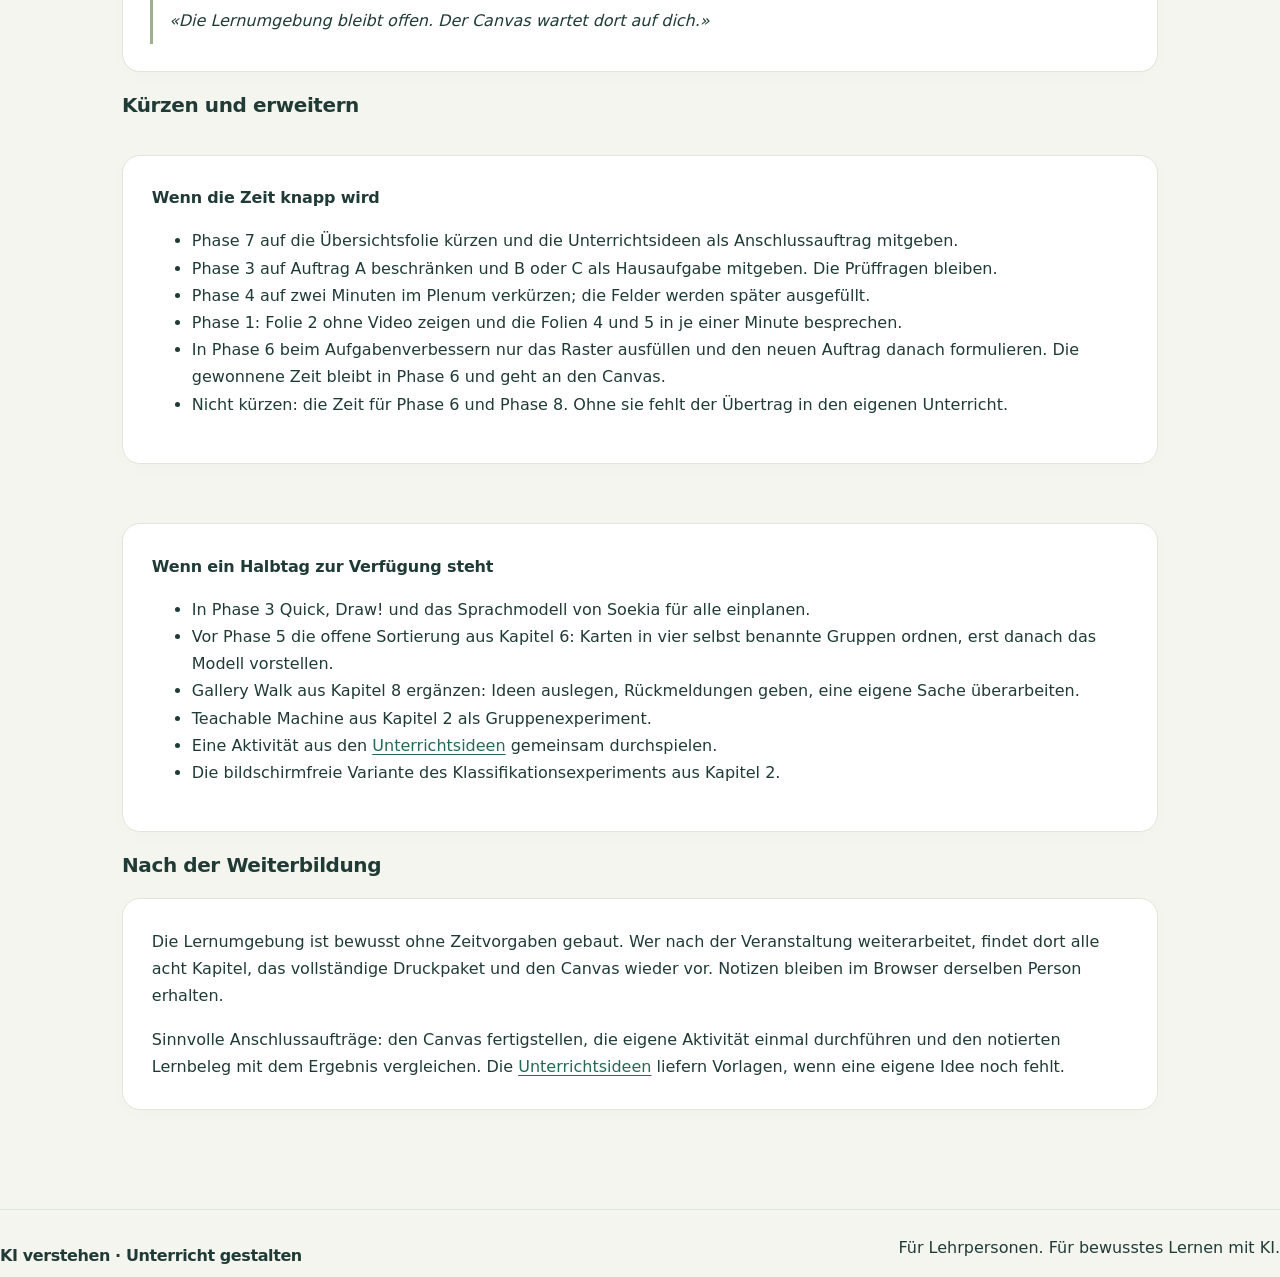
==== commit 52b8c886: "Kapitel 6: Zuordnung zu den vier Bereichen und Originalmatrix Neben der offenen Sortierung in selbst" ====
--- a/ablauf.html
+++ b/ablauf.html
@@ -1,5 +1,5 @@
 <!doctype html>
-<html lang="de-CH"><head><meta charset="utf-8"><meta name="viewport" content="width=device-width,initial-scale=1"><meta name="description" content="Moderationsleitfaden für eine zweistündige Weiterbildung zu KI-Kompetenzen: Ablauf, Sozialformen, Übergänge und Kürzungsoptionen."><title>Ablauf für 120 Minuten · KI verstehen</title><link rel="stylesheet" href="./styles.css?v=8e46000fdaa8"><link rel="stylesheet" href="./ablauf.css?v=e17cf92d4170"></head>
+<html lang="de-CH"><head><meta charset="utf-8"><meta name="viewport" content="width=device-width,initial-scale=1"><meta name="description" content="Moderationsleitfaden für eine zweistündige Weiterbildung zu KI-Kompetenzen: Ablauf, Sozialformen, Übergänge und Kürzungsoptionen."><title>Ablauf für 120 Minuten · KI verstehen</title><link rel="stylesheet" href="./styles.css?v=40c0b5ecab26"><link rel="stylesheet" href="./ablauf.css?v=e17cf92d4170"></head>
 <body class="plan-page"><a class="skip" href="#main">Zum Inhalt</a><header><a class="brand" href="./"><span class="brandmark">KI</span><span>Verstehen.<br>Unterricht gestalten.</span></a><nav class="plan-nav" aria-label="Hauptnavigation"><a href="./">Startseite</a><a href="./lernen.html">Lernumgebung</a><a href="./unterrichtsideen.html">Unterrichtsideen</a><a href="./it2school.html">IT2School-Module</a><a href="./ablauf.html" aria-current="page">Ablauf</a></nav></header>
 <main id="main">
 
@@ -16,7 +16,7 @@
 <div class="card"><ul class="checklist">
 <li>Jede teilnehmende Person arbeitet am eigenen Gerät (Laptop, Tablet oder Smartphone) und öffnet die Lernumgebung dort. Die Paare und Gruppen bestimmen nur, mit wem man sich austauscht.</li>
 <li>Zugang zu Fobizz oder Gemini für alle vorab getestet, mit eigenem Konto pro Person. Ohne Zugang die Offline-Reserve in Kapitel 4 verwenden.</li>
-<li>Kompetenzkarten ausgedruckt und geschnitten. Sie stehen im Druckpaket der Lernumgebung unter «Arbeitsmaterialien drucken».</li>
+<li>Kompetenzkarten ausgedruckt und geschnitten, dazu die gekürzte Kompetenzmatrix pro Gruppe. Beides steht im Druckpaket der Lernumgebung unter «Arbeitsmaterialien drucken».</li>
 <li>Ein Lehrmittel oder eine Fachquelle für die Quellenprüfung in Kapitel 4.</li>
 <li>Beamer angeschlossen, Beamermodus mit den Kapiteln 1 bis 3 einmal durchgeklickt.</li>
 <li>Foliensatz «KI verstehen und kompetent im Unterricht anwenden» in der Version v5 (48 Folien) bereit. Die Folien nennt jede Phase unten; die Folien 46 bis 48 sind ein Anhang.</li>
@@ -89,14 +89,14 @@
 </dl>
 <p class="say">«Nach der Pause fragen wir: Welche Kompetenzen haben wir dabei eigentlich gebraucht?»</p></article>
 
-<article class="card phase pause" id="phase-pause"><p class="phase-time">60–68 Minuten · Folie 26</p><h2>Pause</h2><p class="phase-goal">Die Kursleitung legt die Kompetenzkarten für Phase 6 bereit. Wer mit dem Prompting nicht fertig wurde, kann die Reflexionsfelder ergänzen.</p></article>
+<article class="card phase pause" id="phase-pause"><p class="phase-time">60–68 Minuten · Folie 26</p><h2>Pause</h2><p class="phase-goal">Die Kursleitung legt die Kompetenzkarten und die gekürzte Matrix für Phase 6 bereit. Wer mit dem Prompting nicht fertig wurde, kann die Reflexionsfelder ergänzen.</p></article>
 
 <article class="card phase" id="phase-5"><p class="phase-time">68–83 Minuten · Kapitel 6 · Folien 27 bis 34</p><h2>5 · KI-Kompetenzen im Detail (Input)</h2><p class="phase-goal">Die Teilnehmenden kennen die vier Bereiche, AI Leadership im Zentrum und die drei Niveaustufen und können eigene Handlungen aus der ersten Stunde einem Bereich zuordnen.</p>
 <dl>
 <dt>Sozialform</dt><dd>Plenum</dd>
 <dt>Folien</dt><dd>Kreismodell mit AI Leadership im Zentrum, drei Niveaustufen, je eine Folie pro Bereich mit den Teilkompetenzen I bis III, Zusammenfassung.</dd>
 <dt>Vorne</dt><dd>Das Kreismodell an den Erfahrungen der ersten Stunde verankern: Obstexperiment und Token-Simulation zeigen «Verstehen», das Prompting «Anwenden», die Prüffragen «Reflektieren». «Mitgestalten» kam bisher kaum vor; darauf zielt Phase 6. Die Übergänge im Kreis kurz nennen, nicht vertiefen.</dd>
-<dt>Teilnehmende</dt><dd>Bei jeder Bereichsfolie kurz mit dem Nachbarn: Was davon haben wir vorhin selbst getan, und auf welcher Stufe?</dd>
+<dt>Teilnehmende</dt><dd>Bei jeder Bereichsfolie kurz mit dem Nachbarn: Was davon haben wir vorhin selbst getan, und auf welcher Stufe? Wer mitlesen möchte, findet die gekürzte Matrix in Kapitel 6 unter «Den vier Bereichen zuordnen».</dd>
 <dt>Zeit</dt><dd>Acht Folien in fünfzehn Minuten: Kreismodell etwa 3 Minuten, Niveaustufen etwa 2 Minuten, je Bereich etwa 2 Minuten, Zusammenfassung etwa 2 Minuten.</dd>
 <dt>Stolperstellen</dt><dd>Die Niveaustufen I bis III beschreiben die Tiefe einer Kompetenz, keine Klassenstufen. Die Selbsteinschätzung 1 bis 4 aus Phase 1 ist keine Zuordnung zu I bis III, und die AILit-Progressionsstufen sind nicht mit I bis III gleichzusetzen. Die Bereiche greifen ineinander und sind keine feste Unterrichtsreihenfolge. Das Modell stammt von Alles, Falck, Flick und Schulz (2025); der DLH Zürich stellt es im WB-Kompass vor. Es ist kein Modell der PH Zürich.</dd>
 </dl>
@@ -105,10 +105,10 @@
 <article class="card phase" id="phase-6"><p class="phase-time">83–106 Minuten · Kapitel 6 bis 8 · Folien 35 bis 40</p><h2>6 · Kompetenzen anwenden</h2><p class="phase-goal">Eine beobachtbare Handlung einem Bereich und einer Niveaustufe zuordnen und einen Arbeitsauftrag formulieren, der mindestens zwei Bereiche durch Handlungen und Lernbelege sichtbar macht.</p>
 <dl>
 <dt>Sozialform</dt><dd>Gruppen, in der Regel zu viert</dd>
-<dt>Vorne</dt><dd>Die ausgedruckten Karten austeilen. Auftrag: die Karten den vier Bereichen zuordnen und je eine Niveaustufe schätzen. Danach die sechs Ausgangsaufgaben aus Kapitel 7 zeigen; jede Gruppe wählt eine, möglichst aus dem eigenen Fach. Zum Schluss den Canvas in Kapitel 8 kurz zeigen und ausdrücklich sagen, dass er hier nur begonnen wird.</dd>
-<dt>Teilnehmende</dt><dd>Die Karten den vier Bereichen zuordnen, je eine Stufe auf die Karte schreiben und mit dem Modell in Kapitel 6 vergleichen (etwa 7 Minuten). In Kapitel 7 das Verbesserungsraster ausfüllen und den neuen Arbeitsauftrag formulieren, danach die Partnerprüfung (etwa 10 Minuten). In Kapitel 8 Fach, Ziel und Lernbeleg im Canvas eintragen (etwa 6 Minuten).</dd>
-<dt>Reserve</dt><dd>Die Karten funktionieren auch nur auf Papier: auf den vier Bereichsfeldern eines A3-Blatts auslegen und die Stufe auf die Karte schreiben.</dd>
-<dt>Stolperstellen</dt><dd>Mehrere Zuordnungen sind begründbar. Die Diskussion darüber ist wertvoller als die Übereinstimmung mit dem Modell. Die Niveaustufe mit einer konkreten Beschreibung der Originalmatrix begründen, nicht aus dem Gefühl oder der Promptlänge ableiten. Die Beispiellösung in Kapitel 7 erst aufklappen, wenn der eigene Entwurf steht. Sonst wird abgeschrieben statt gedacht.</dd>
+<dt>Vorne</dt><dd>Die ausgedruckten Karten und die gekürzte Matrix austeilen. Auftrag: die Karten den vier Bereichen zuordnen und je eine Niveaustufe schätzen. Danach die sechs Ausgangsaufgaben aus Kapitel 7 zeigen; jede Gruppe wählt eine, möglichst aus dem eigenen Fach. Zum Schluss den Canvas in Kapitel 8 kurz zeigen und ausdrücklich sagen, dass er hier nur begonnen wird.</dd>
+<dt>Teilnehmende</dt><dd>In Kapitel 6 «Den vier Bereichen zuordnen» wählen, die Zuordnung und die Stufen eintragen und mit dem Modell vergleichen (etwa 7 Minuten). In Kapitel 7 das Verbesserungsraster ausfüllen und den neuen Arbeitsauftrag formulieren, danach die Partnerprüfung (etwa 10 Minuten). In Kapitel 8 Fach, Ziel und Lernbeleg im Canvas eintragen (etwa 6 Minuten).</dd>
+<dt>Reserve</dt><dd>Die Karten funktionieren auch nur auf Papier: auf den vier Bereichsfeldern eines A3-Blatts auslegen und die Stufe auf der Karte ankreuzen. Die Zuordnung kann später in der Lernumgebung nachgetragen werden.</dd>
+<dt>Stolperstellen</dt><dd>Mehrere Zuordnungen sind begründbar. Die Diskussion darüber ist wertvoller als die Übereinstimmung mit dem Modell. Die Niveaustufe mit einer konkreten Beschreibung der Matrix begründen, nicht aus dem Gefühl oder der Promptlänge ableiten. Die Beispiellösung in Kapitel 7 erst aufklappen, wenn der eigene Entwurf steht. Sonst wird abgeschrieben statt gedacht.</dd>
 </dl>
 <p class="say">«Ihr müsst nicht alles selbst erfinden. Schauen wir, was es für euren Canvas schon gibt.»</p></article>
 
--- a/styles.css
+++ b/styles.css
@@ -187,3 +187,28 @@
  .printfield>strong{display:block;break-after:avoid}
  .sheet{overflow-wrap:anywhere}
 }
+
+/* Chapter 6: two sorting modes and the shortened competence matrix. */
+@media screen {
+ .mode-switch{display:grid;grid-template-columns:repeat(auto-fit,minmax(min(100%,240px),1fr));gap:.8rem;margin:1.2rem 0 .4rem}
+ .mode-switch button{display:grid;gap:.3rem;align-content:start;text-align:left;padding:1rem 1.1rem;line-height:1.45}
+ .mode-switch button span{font-weight:400;font-size:.82rem}
+ .matrix-intro{display:grid;grid-template-columns:minmax(0,300px) minmax(0,1fr);gap:1.6rem;align-items:center;margin-bottom:1rem}
+ .cycle{display:block;width:100%;max-width:300px;height:auto;margin:auto}
+ .cycle text{font-family:system-ui,sans-serif}
+ .matrix-cycle{padding-left:1.2rem;margin:0}
+ .matrix-cycle li{margin:.3rem 0}
+ .matrix-levels{display:grid;grid-template-columns:repeat(3,minmax(0,1fr));gap:.6rem}
+ .matrix-levels p{margin:0;padding:.7rem .9rem;border:1px solid var(--line);border-radius:10px;background:#f7f9f4}
+ .matrix-domain{border:1px solid var(--line);border-left:4px solid var(--v);border-radius:12px;padding:.1rem 1rem;margin:.7rem 0}
+ .matrix-domain.m1{border-left-color:var(--a)}
+ .matrix-domain.m2{border-left-color:var(--r)}
+ .matrix-domain.m3{border-left-color:var(--m)}
+ .matrix-level ul{margin:.2rem 0 .9rem;padding-left:1.2rem}
+ .area-compare{list-style:none;padding:0;margin:1rem 0}
+ .area-compare li{padding:.7rem 0;border-bottom:1px solid var(--line)}
+}
+@media screen and (max-width:850px){
+ .matrix-intro{grid-template-columns:1fr}
+ .matrix-levels{grid-template-columns:1fr}
+}
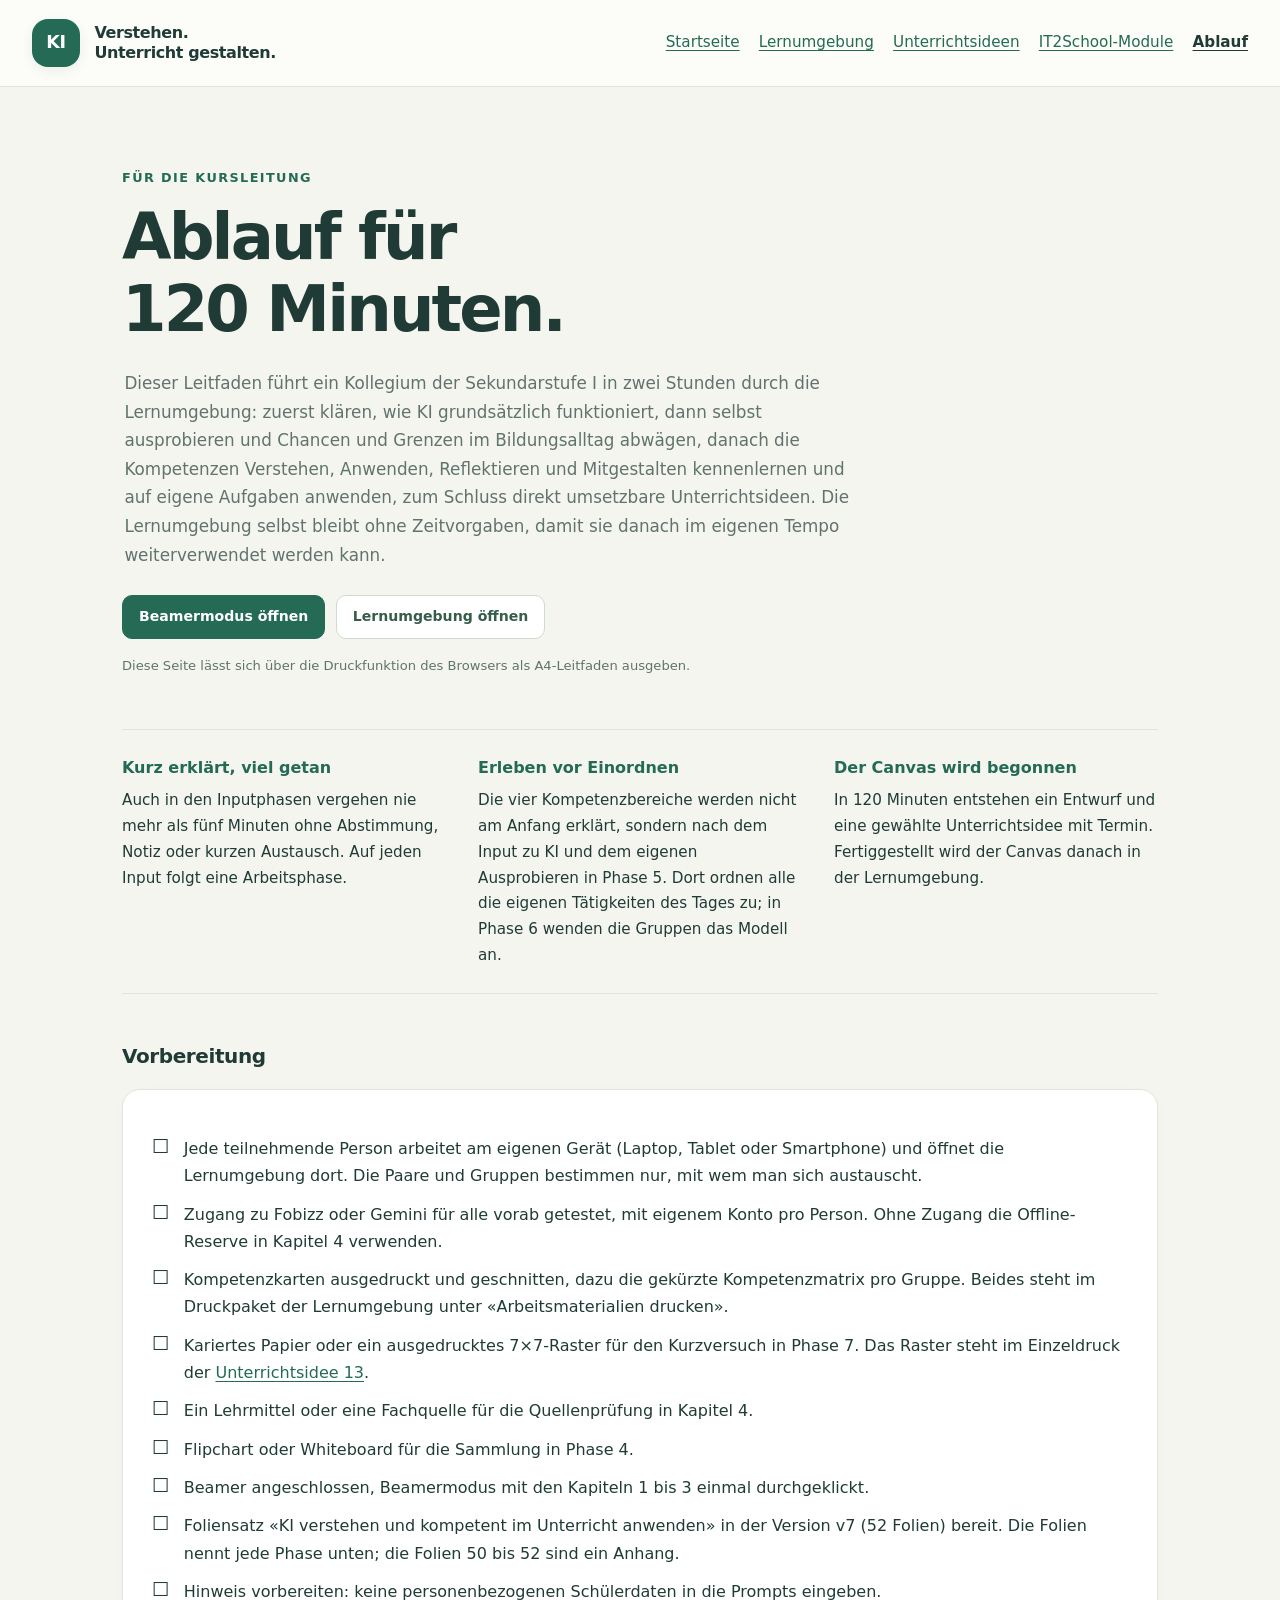
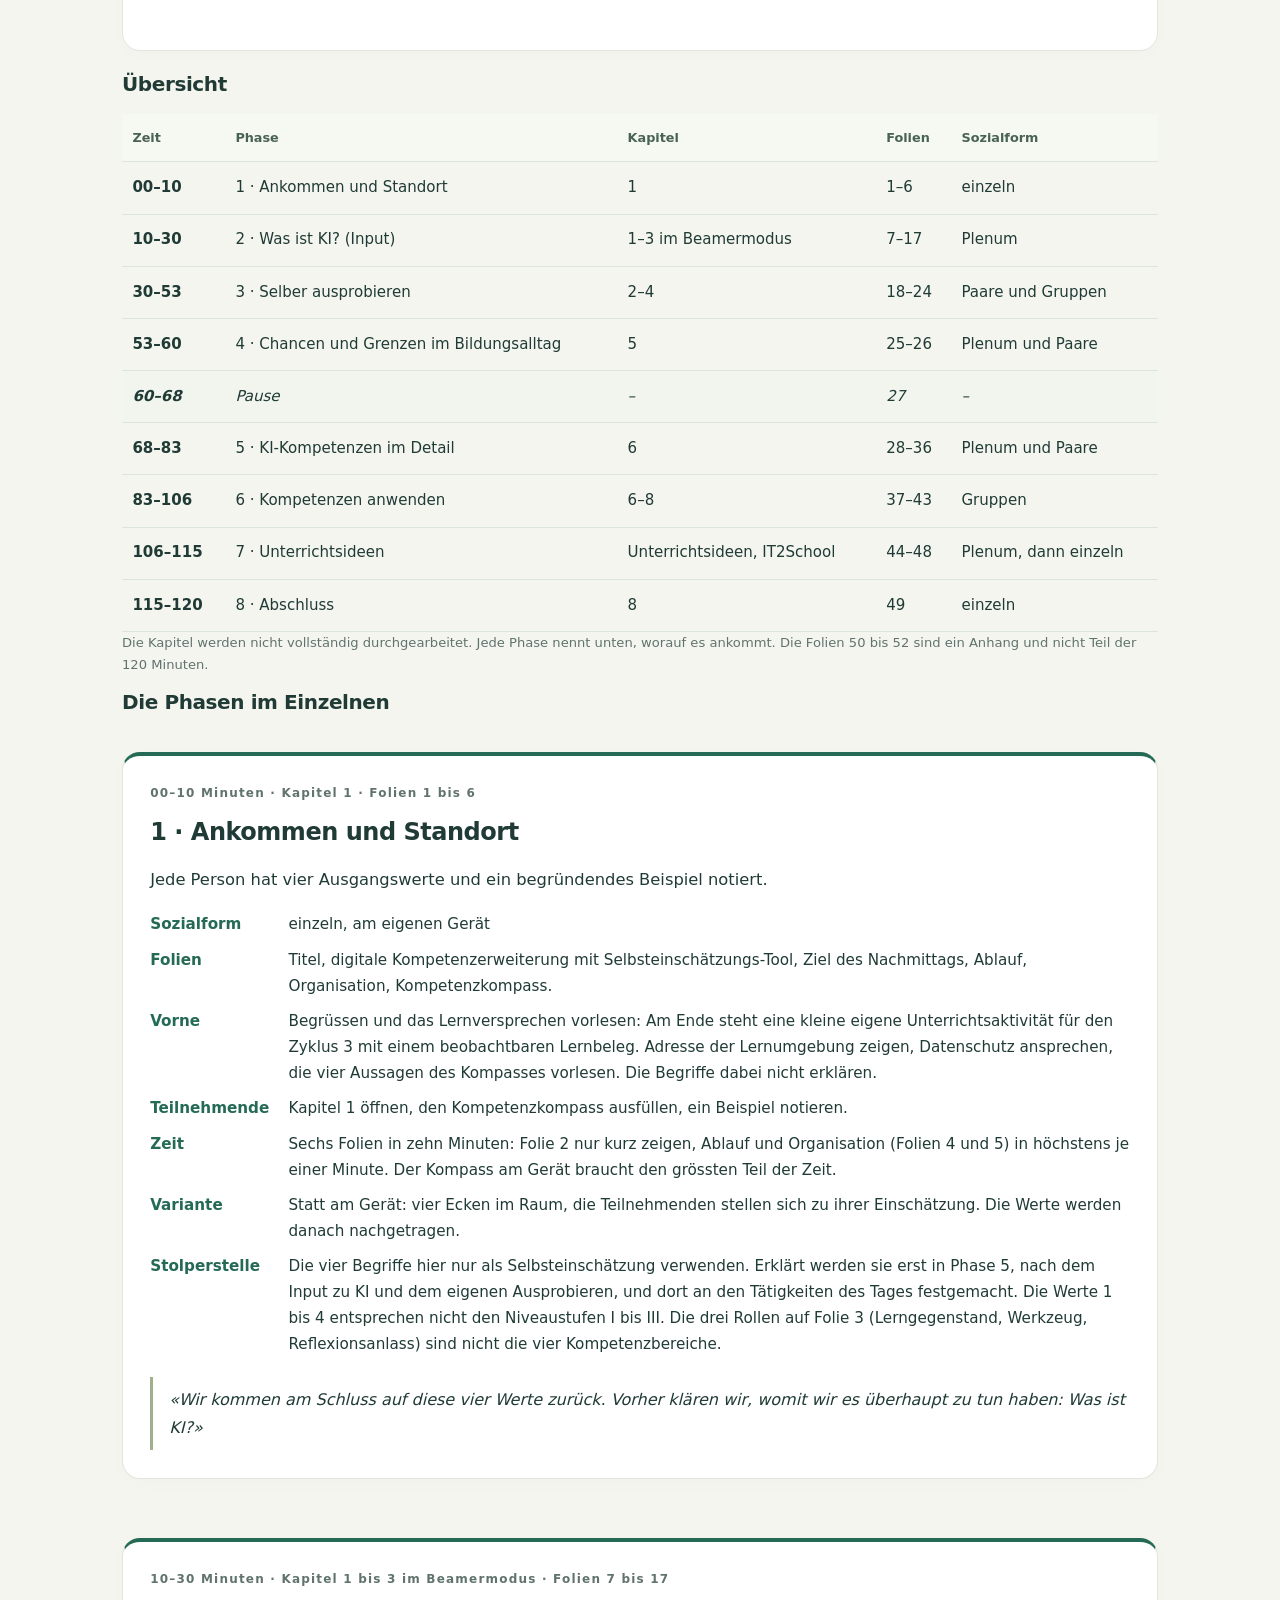
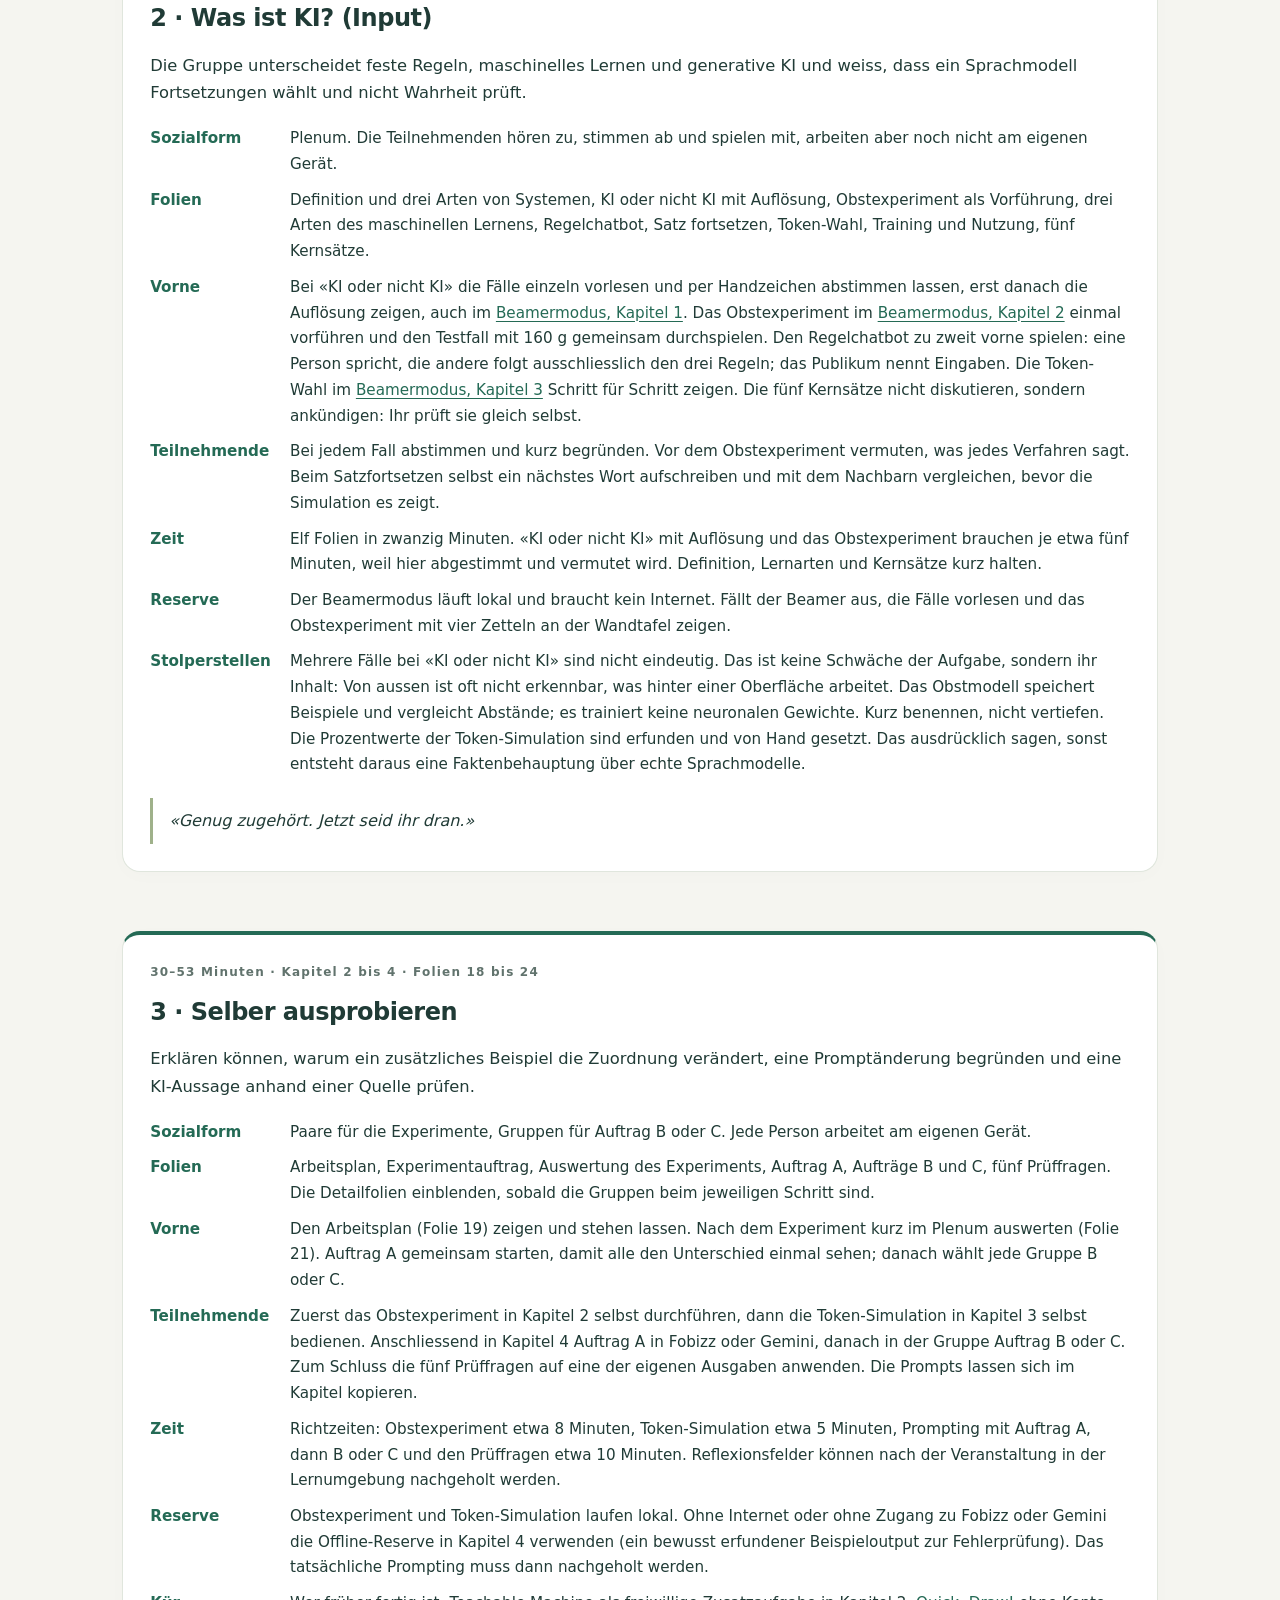
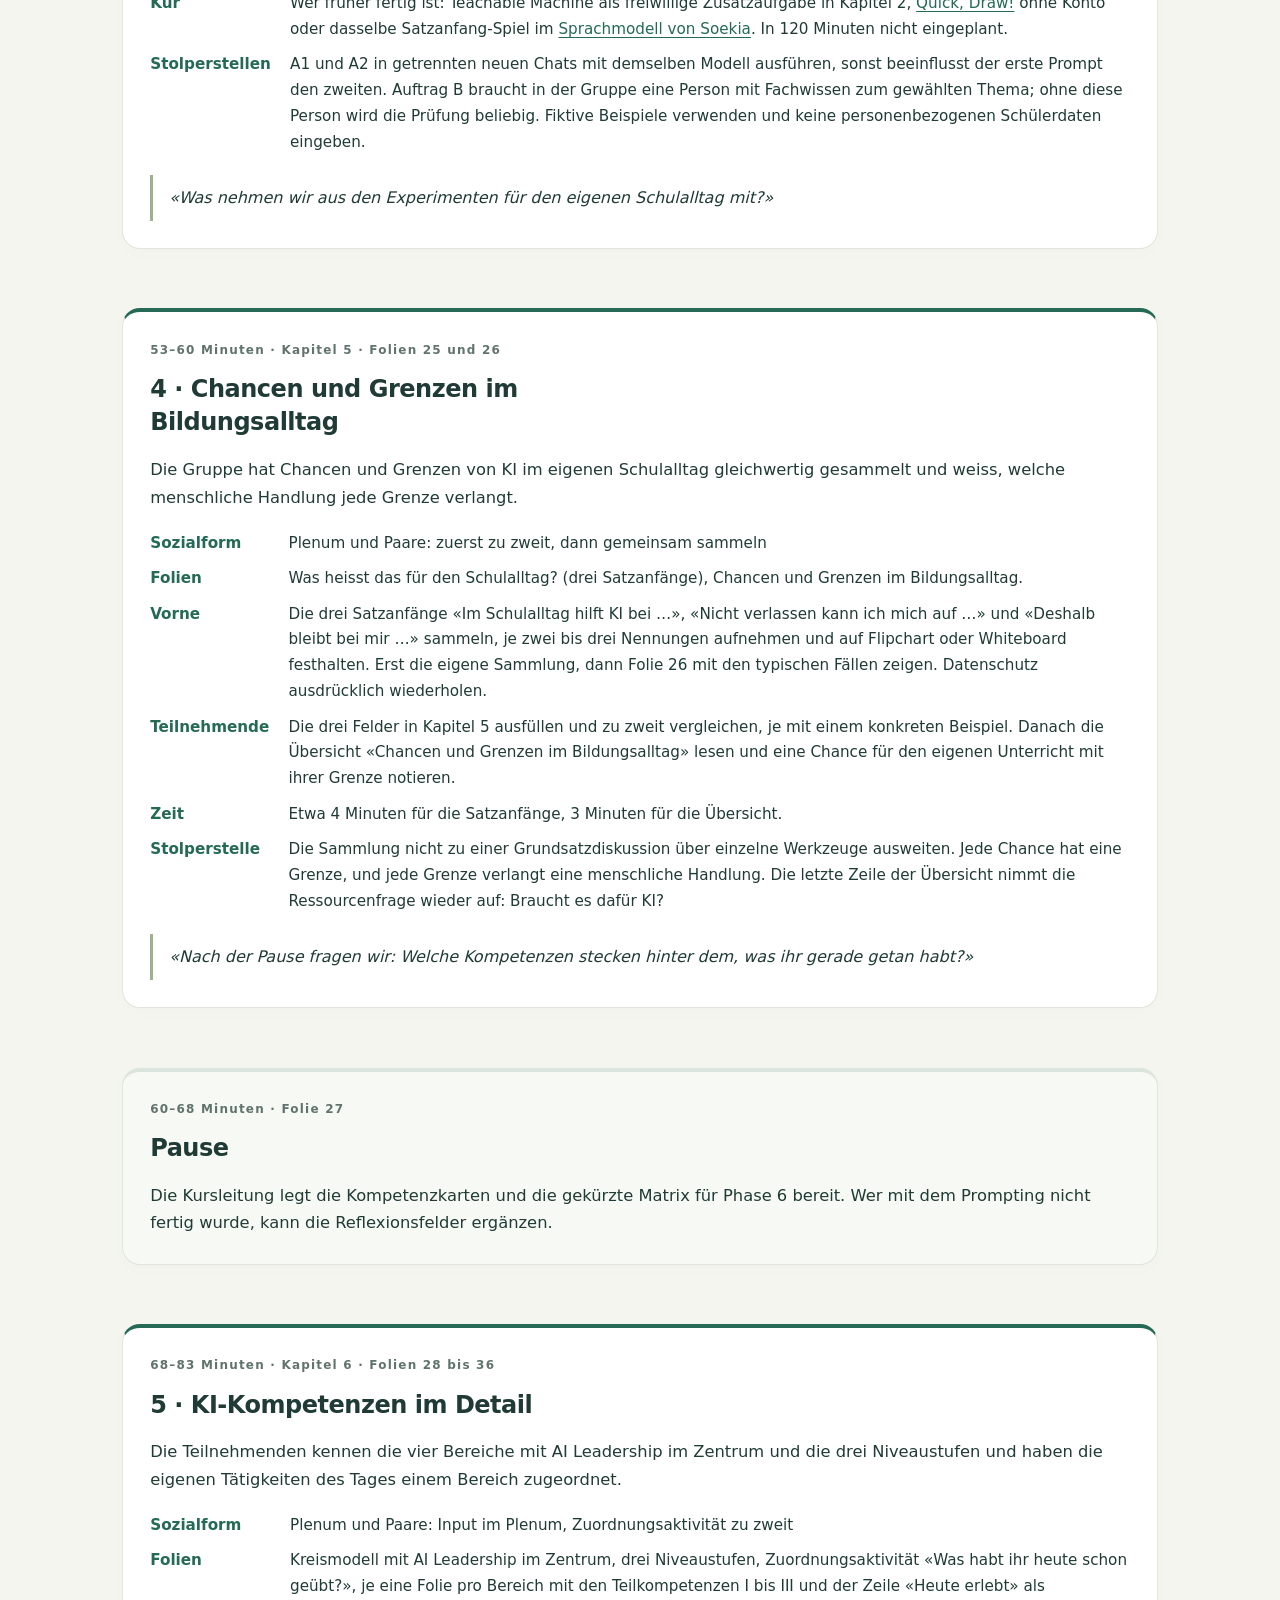
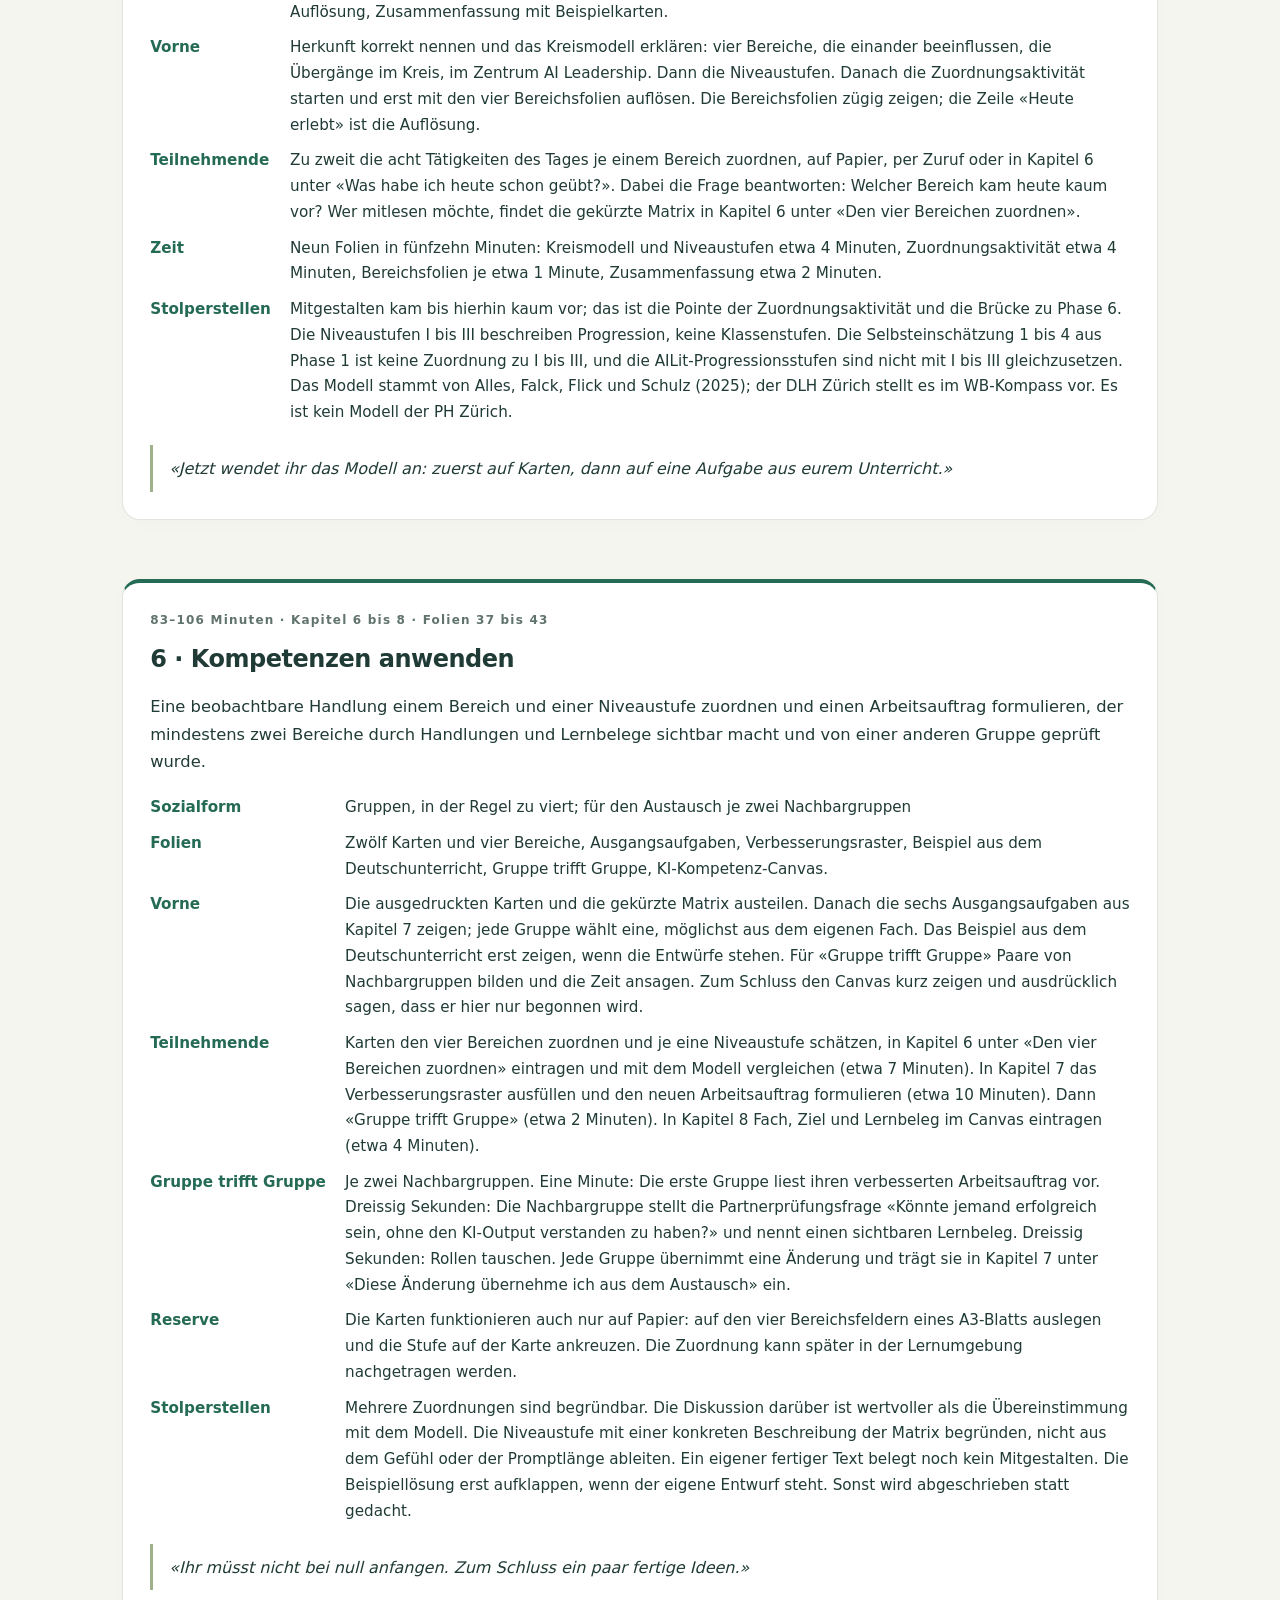
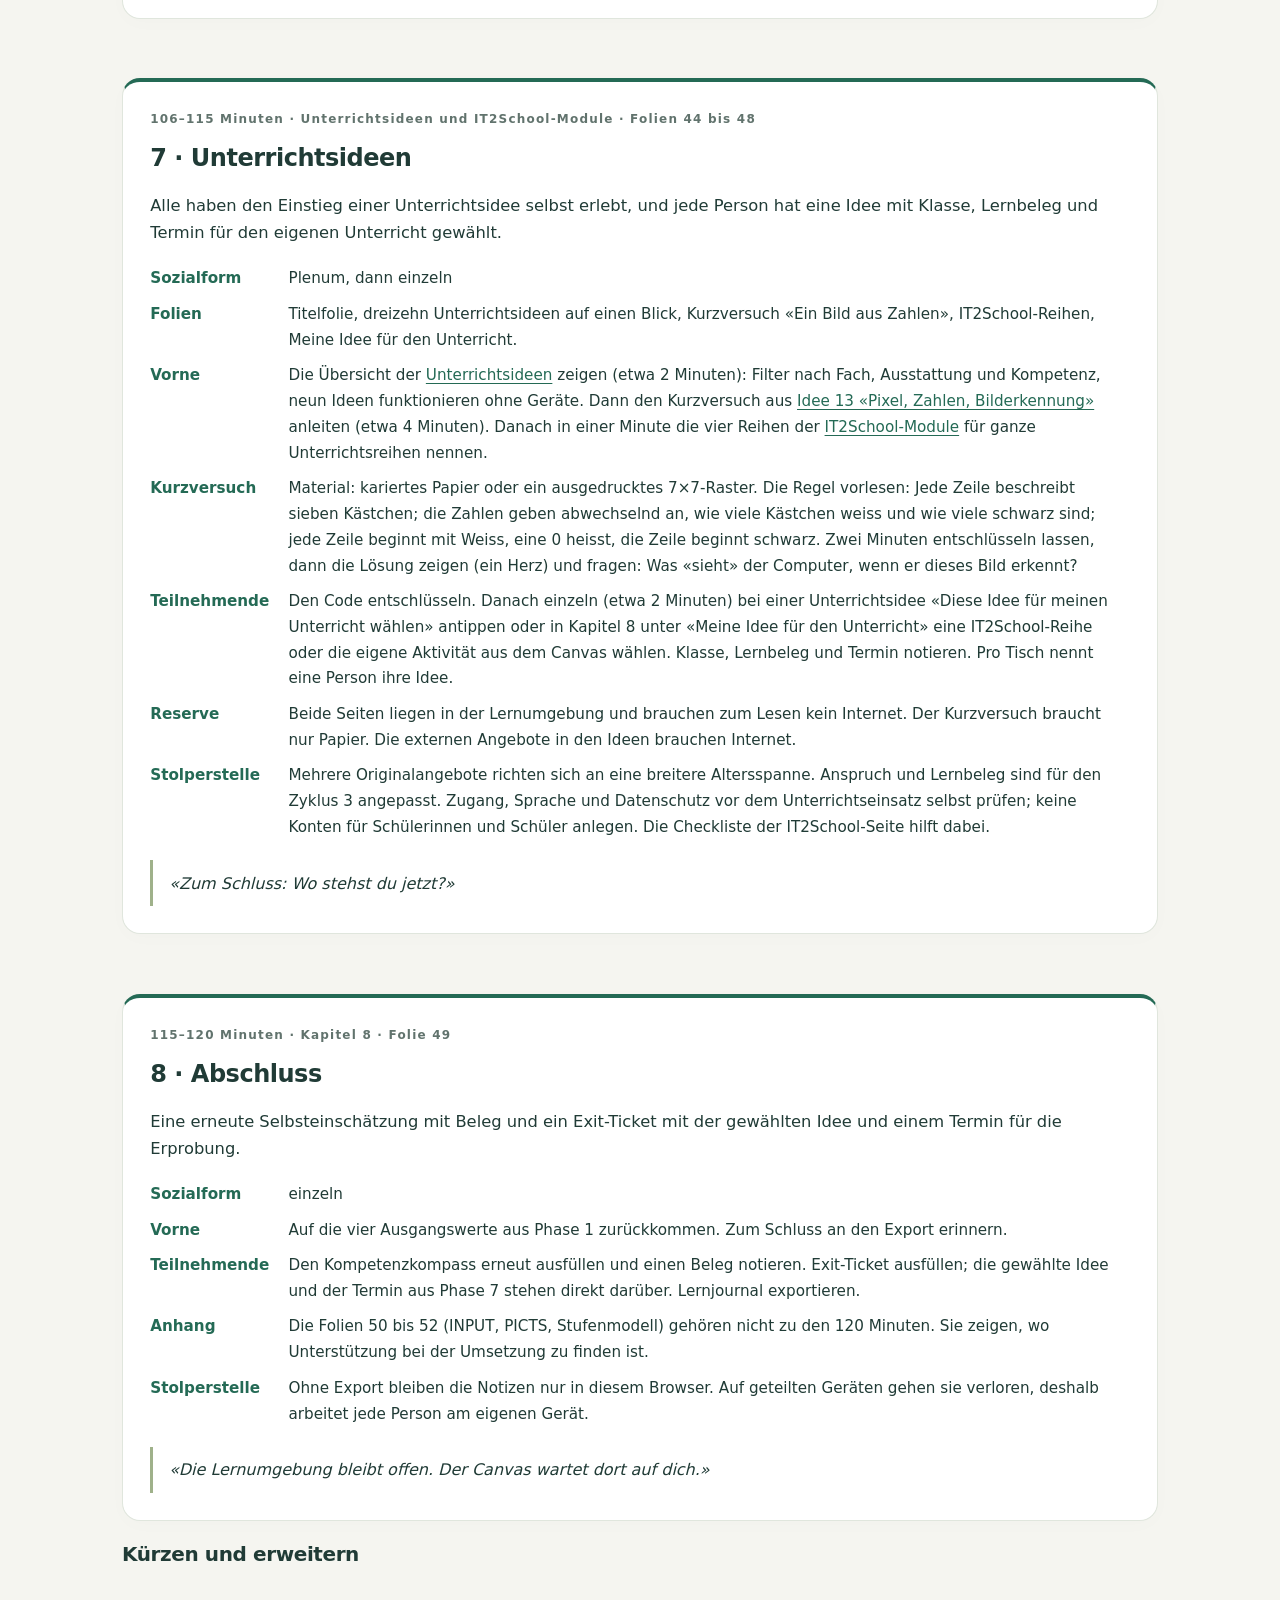
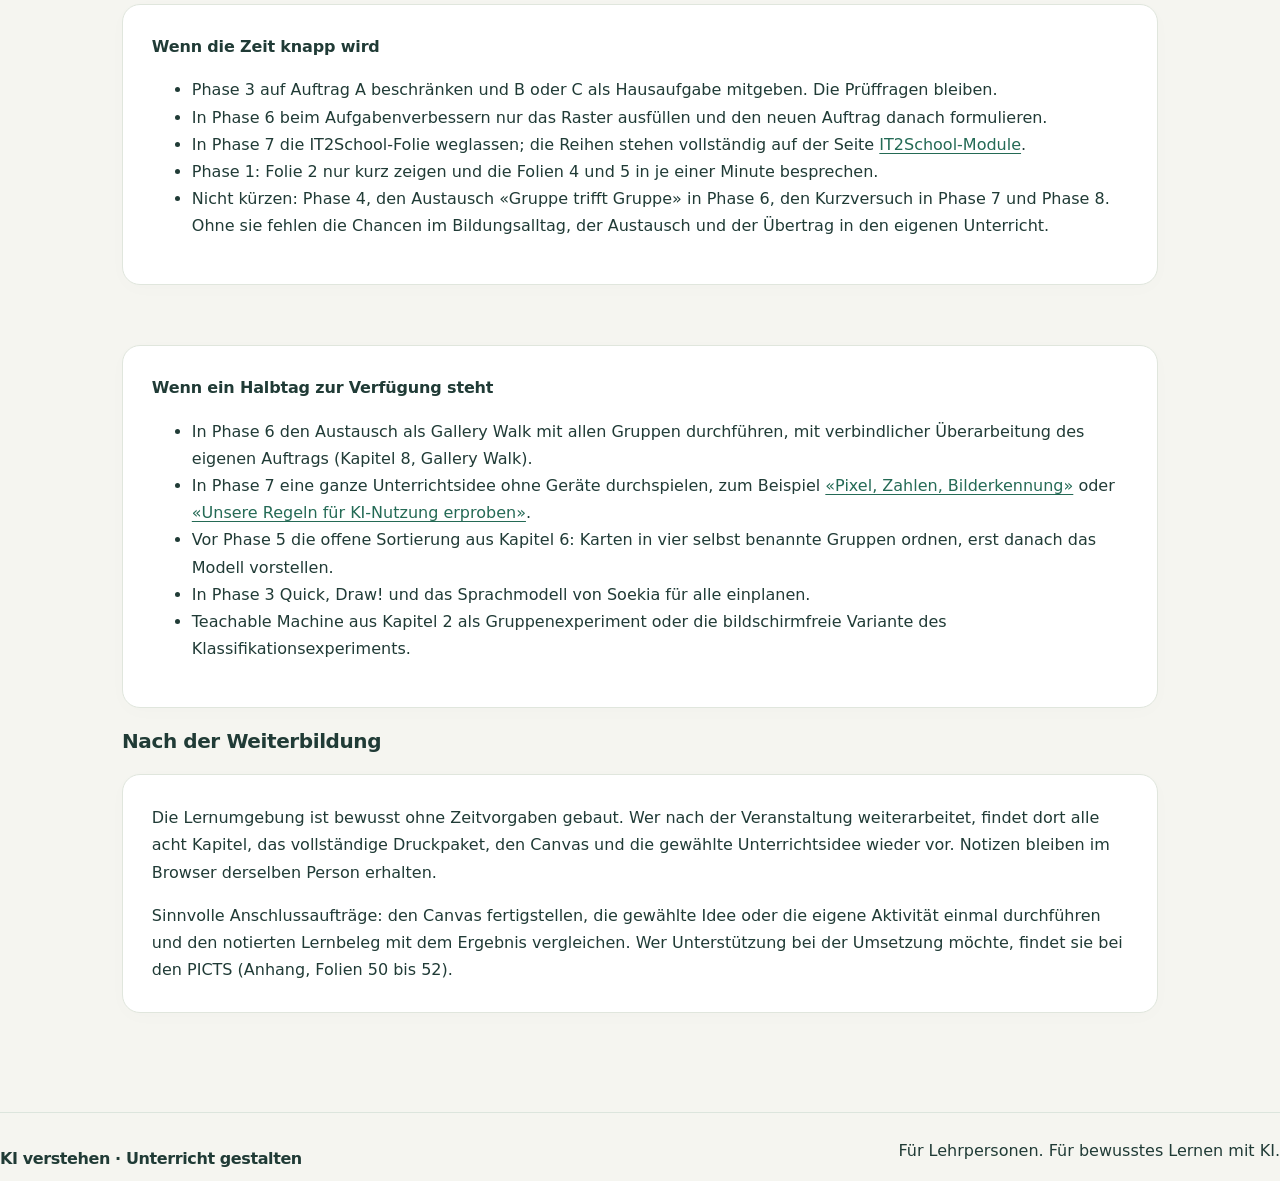
==== commit 4817ce3d: "Leitfaden auf den Foliensatz v7 umstellen ablauf.html folgt dem neuen Bogen in acht Phasen plus Paus" ====
--- a/ablauf.html
+++ b/ablauf.html
@@ -1,14 +1,14 @@
 <!doctype html>
-<html lang="de-CH"><head><meta charset="utf-8"><meta name="viewport" content="width=device-width,initial-scale=1"><meta name="description" content="Moderationsleitfaden für eine zweistündige Weiterbildung zu KI-Kompetenzen: Ablauf, Sozialformen, Übergänge und Kürzungsoptionen."><title>Ablauf für 120 Minuten · KI verstehen</title><link rel="stylesheet" href="./styles.css?v=40c0b5ecab26"><link rel="stylesheet" href="./ablauf.css?v=e17cf92d4170"></head>
+<html lang="de-CH"><head><meta charset="utf-8"><meta name="viewport" content="width=device-width,initial-scale=1"><meta name="description" content="Moderationsleitfaden für eine zweistündige Weiterbildung zu KI-Kompetenzen: Ablauf, Sozialformen, Übergänge und Kürzungsoptionen."><title>Ablauf für 120 Minuten · KI verstehen</title><link rel="stylesheet" href="./styles.css?v=8e46000fdaa8"><link rel="stylesheet" href="./ablauf.css?v=e17cf92d4170"></head>
 <body class="plan-page"><a class="skip" href="#main">Zum Inhalt</a><header><a class="brand" href="./"><span class="brandmark">KI</span><span>Verstehen.<br>Unterricht gestalten.</span></a><nav class="plan-nav" aria-label="Hauptnavigation"><a href="./">Startseite</a><a href="./lernen.html">Lernumgebung</a><a href="./unterrichtsideen.html">Unterrichtsideen</a><a href="./it2school.html">IT2School-Module</a><a href="./ablauf.html" aria-current="page">Ablauf</a></nav></header>
 <main id="main">
 
-<section class="plan-hero"><p class="eyebrow">Für die Kursleitung</p><h1>Ablauf für<br>120 Minuten.</h1><p class="lead">Dieser Leitfaden führt ein Kollegium der Sekundarstufe I in zwei Stunden durch die Lernumgebung: zuerst erklären, was KI ist, dann selbst ausprobieren, danach das KI-Kompetenzmodell im Detail kennenlernen und anwenden, zum Schluss Unterrichtsideen. Die Lernumgebung selbst bleibt ohne Zeitvorgaben, damit sie danach im eigenen Tempo weiterverwendet werden kann.</p><div class="actions"><a class="button" href="./demo.html?kapitel=0">Beamermodus öffnen</a><a class="button secondary" href="./lernen.html">Lernumgebung öffnen</a></div><p class="small print-hint">Diese Seite lässt sich über die Druckfunktion des Browsers als A4-Leitfaden ausgeben.</p></section>
+<section class="plan-hero"><p class="eyebrow">Für die Kursleitung</p><h1>Ablauf für<br>120 Minuten.</h1><p class="lead">Dieser Leitfaden führt ein Kollegium der Sekundarstufe I in zwei Stunden durch die Lernumgebung: zuerst klären, wie KI grundsätzlich funktioniert, dann selbst ausprobieren und Chancen und Grenzen im Bildungsalltag abwägen, danach die Kompetenzen Verstehen, Anwenden, Reflektieren und Mitgestalten kennenlernen und auf eigene Aufgaben anwenden, zum Schluss direkt umsetzbare Unterrichtsideen. Die Lernumgebung selbst bleibt ohne Zeitvorgaben, damit sie danach im eigenen Tempo weiterverwendet werden kann.</p><div class="actions"><a class="button" href="./demo.html?kapitel=0">Beamermodus öffnen</a><a class="button secondary" href="./lernen.html">Lernumgebung öffnen</a></div><p class="small print-hint">Diese Seite lässt sich über die Druckfunktion des Browsers als A4-Leitfaden ausgeben.</p></section>
 
 <section class="principles" aria-label="Grundhaltung">
-<div><strong>Input mit Mitmachmomenten</strong><p>Auch in den Inputphasen vergehen nie mehr als fünf Minuten ohne Abstimmung, Notiz oder kurzen Austausch.</p></div>
-<div><strong>Erleben vor Einordnen</strong><p>Die vier Kompetenzbereiche werden nicht am Anfang erklärt, sondern nach dem Input zu KI und dem eigenen Ausprobieren in Phase 5. In Phase 6 wenden die Gruppen sie an.</p></div>
-<div><strong>Der Canvas wird begonnen</strong><p>In 120 Minuten entsteht ein Entwurf. Fertiggestellt wird er danach in der Lernumgebung.</p></div>
+<div><strong>Kurz erklärt, viel getan</strong><p>Auch in den Inputphasen vergehen nie mehr als fünf Minuten ohne Abstimmung, Notiz oder kurzen Austausch. Auf jeden Input folgt eine Arbeitsphase.</p></div>
+<div><strong>Erleben vor Einordnen</strong><p>Die vier Kompetenzbereiche werden nicht am Anfang erklärt, sondern nach dem Input zu KI und dem eigenen Ausprobieren in Phase 5. Dort ordnen alle die eigenen Tätigkeiten des Tages zu; in Phase 6 wenden die Gruppen das Modell an.</p></div>
+<div><strong>Der Canvas wird begonnen</strong><p>In 120 Minuten entstehen ein Entwurf und eine gewählte Unterrichtsidee mit Termin. Fertiggestellt wird der Canvas danach in der Lernumgebung.</p></div>
 </section>
 
 <section class="plan-section" aria-labelledby="vorbereitung-title">
@@ -17,9 +17,11 @@
 <li>Jede teilnehmende Person arbeitet am eigenen Gerät (Laptop, Tablet oder Smartphone) und öffnet die Lernumgebung dort. Die Paare und Gruppen bestimmen nur, mit wem man sich austauscht.</li>
 <li>Zugang zu Fobizz oder Gemini für alle vorab getestet, mit eigenem Konto pro Person. Ohne Zugang die Offline-Reserve in Kapitel 4 verwenden.</li>
 <li>Kompetenzkarten ausgedruckt und geschnitten, dazu die gekürzte Kompetenzmatrix pro Gruppe. Beides steht im Druckpaket der Lernumgebung unter «Arbeitsmaterialien drucken».</li>
+<li>Kariertes Papier oder ein ausgedrucktes 7×7-Raster für den Kurzversuch in Phase 7. Das Raster steht im Einzeldruck der <a href="./unterrichtsideen.html#pixel">Unterrichtsidee 13</a>.</li>
 <li>Ein Lehrmittel oder eine Fachquelle für die Quellenprüfung in Kapitel 4.</li>
+<li>Flipchart oder Whiteboard für die Sammlung in Phase 4.</li>
 <li>Beamer angeschlossen, Beamermodus mit den Kapiteln 1 bis 3 einmal durchgeklickt.</li>
-<li>Foliensatz «KI verstehen und kompetent im Unterricht anwenden» in der Version v5 (48 Folien) bereit. Die Folien nennt jede Phase unten; die Folien 46 bis 48 sind ein Anhang.</li>
+<li>Foliensatz «KI verstehen und kompetent im Unterricht anwenden» in der Version v7 (52 Folien) bereit. Die Folien nennt jede Phase unten; die Folien 50 bis 52 sind ein Anhang.</li>
 <li>Hinweis vorbereiten: keine personenbezogenen Schülerdaten in die Prompts eingeben.</li>
 </ul></div>
 </section>
@@ -29,15 +31,15 @@
 <div class="tablewrap" tabindex="0" role="region" aria-label="Zeitplan, seitlich scrollbar"><table class="overview"><caption class="sr-only">Zeitplan in Minuten mit Phase, Kapitel, Folien und Sozialform</caption><thead><tr><th>Zeit</th><th>Phase</th><th>Kapitel</th><th>Folien</th><th>Sozialform</th></tr></thead><tbody>
 <tr><td>00–10</td><td>1 · Ankommen und Standort</td><td>1</td><td>1–6</td><td>einzeln</td></tr>
 <tr><td>10–30</td><td>2 · Was ist KI? (Input)</td><td>1–3 im Beamermodus</td><td>7–17</td><td>Plenum</td></tr>
-<tr><td>30–55</td><td>3 · Selber ausprobieren</td><td>2–4</td><td>18–24</td><td>Paare und Gruppen</td></tr>
-<tr><td>55–60</td><td>4 · Erkenntnisse sichern</td><td>5</td><td>25</td><td>Plenum</td></tr>
-<tr class="break"><td>60–68</td><td>Pause</td><td>–</td><td>26</td><td>–</td></tr>
-<tr><td>68–83</td><td>5 · KI-Kompetenzen im Detail (Input)</td><td>6</td><td>27–34</td><td>Plenum</td></tr>
-<tr><td>83–106</td><td>6 · Kompetenzen anwenden</td><td>6–8</td><td>35–40</td><td>Gruppen</td></tr>
-<tr><td>106–115</td><td>7 · Unterrichtsideen</td><td>Unterrichtsideen, IT2School</td><td>41–44</td><td>Plenum</td></tr>
-<tr><td>115–120</td><td>8 · Abschluss</td><td>8</td><td>45</td><td>einzeln</td></tr>
+<tr><td>30–53</td><td>3 · Selber ausprobieren</td><td>2–4</td><td>18–24</td><td>Paare und Gruppen</td></tr>
+<tr><td>53–60</td><td>4 · Chancen und Grenzen im Bildungsalltag</td><td>5</td><td>25–26</td><td>Plenum und Paare</td></tr>
+<tr class="break"><td>60–68</td><td>Pause</td><td>–</td><td>27</td><td>–</td></tr>
+<tr><td>68–83</td><td>5 · KI-Kompetenzen im Detail</td><td>6</td><td>28–36</td><td>Plenum und Paare</td></tr>
+<tr><td>83–106</td><td>6 · Kompetenzen anwenden</td><td>6–8</td><td>37–43</td><td>Gruppen</td></tr>
+<tr><td>106–115</td><td>7 · Unterrichtsideen</td><td>Unterrichtsideen, IT2School</td><td>44–48</td><td>Plenum, dann einzeln</td></tr>
+<tr><td>115–120</td><td>8 · Abschluss</td><td>8</td><td>49</td><td>einzeln</td></tr>
 </tbody></table></div>
-<p class="small">Die Kapitel werden nicht vollständig durchgearbeitet. Jede Phase nennt unten, worauf es ankommt. Die Folien 46 bis 48 sind ein Anhang und nicht Teil der 120 Minuten.</p>
+<p class="small">Die Kapitel werden nicht vollständig durchgearbeitet. Jede Phase nennt unten, worauf es ankommt. Die Folien 50 bis 52 sind ein Anhang und nicht Teil der 120 Minuten.</p>
 </section>
 
 <section class="plan-section" aria-labelledby="phasen-title">
@@ -47,87 +49,94 @@
 <article class="card phase" id="phase-1"><p class="phase-time">00–10 Minuten · Kapitel 1 · Folien 1 bis 6</p><h2>1 · Ankommen und Standort</h2><p class="phase-goal">Jede Person hat vier Ausgangswerte und ein begründendes Beispiel notiert.</p>
 <dl>
 <dt>Sozialform</dt><dd>einzeln, am eigenen Gerät</dd>
-<dt>Vorne</dt><dd>Begrüssen, Adresse der Lernumgebung zeigen, die vier Aussagen vorlesen. Die Begriffe dabei nicht erklären.</dd>
+<dt>Folien</dt><dd>Titel, digitale Kompetenzerweiterung mit Selbsteinschätzungs-Tool, Ziel des Nachmittags, Ablauf, Organisation, Kompetenzkompass.</dd>
+<dt>Vorne</dt><dd>Begrüssen und das Lernversprechen vorlesen: Am Ende steht eine kleine eigene Unterrichtsaktivität für den Zyklus 3 mit einem beobachtbaren Lernbeleg. Adresse der Lernumgebung zeigen, Datenschutz ansprechen, die vier Aussagen des Kompasses vorlesen. Die Begriffe dabei nicht erklären.</dd>
 <dt>Teilnehmende</dt><dd>Kapitel 1 öffnen, den Kompetenzkompass ausfüllen, ein Beispiel notieren.</dd>
-<dt>Zeit</dt><dd>Sechs Folien in zehn Minuten: Folie 2 (Video und Link zum Selbsteinschätzungs-Tool) nur kurz zeigen, die Folien 4 und 5 in höchstens je einer Minute. Der Kompass am Gerät braucht den grössten Teil der Zeit.</dd>
+<dt>Zeit</dt><dd>Sechs Folien in zehn Minuten: Folie 2 nur kurz zeigen, Ablauf und Organisation (Folien 4 und 5) in höchstens je einer Minute. Der Kompass am Gerät braucht den grössten Teil der Zeit.</dd>
 <dt>Variante</dt><dd>Statt am Gerät: vier Ecken im Raum, die Teilnehmenden stellen sich zu ihrer Einschätzung. Die Werte werden danach nachgetragen.</dd>
-<dt>Stolperstelle</dt><dd>Die vier Begriffe hier nur als Selbsteinschätzung verwenden. Erklärt werden sie erst in Phase 5, nach dem Input zu KI und dem eigenen Ausprobieren. Wer sie jetzt erklärt, nimmt diesen Bogen vorweg.</dd>
+<dt>Stolperstelle</dt><dd>Die vier Begriffe hier nur als Selbsteinschätzung verwenden. Erklärt werden sie erst in Phase 5, nach dem Input zu KI und dem eigenen Ausprobieren, und dort an den Tätigkeiten des Tages festgemacht. Die Werte 1 bis 4 entsprechen nicht den Niveaustufen I bis III. Die drei Rollen auf Folie 3 (Lerngegenstand, Werkzeug, Reflexionsanlass) sind nicht die vier Kompetenzbereiche.</dd>
 </dl>
-<p class="say">«Wir kommen am Schluss auf diese vier Werte zurück. Vorher schauen wir uns an, womit wir es überhaupt zu tun haben.»</p></article>
+<p class="say">«Wir kommen am Schluss auf diese vier Werte zurück. Vorher klären wir, womit wir es überhaupt zu tun haben: Was ist KI?»</p></article>
 
-<article class="card phase" id="phase-2"><p class="phase-time">10–30 Minuten · Kapitel 1 bis 3 im Beamermodus · Folien 7 bis 17</p><h2>2 · Was ist KI? (Input)</h2><p class="phase-goal">Die Gruppe unterscheidet feste Regeln von gelernten Modellen und weiss, dass ein Sprachmodell Fortsetzungen wählt und nicht Wahrheit prüft.</p>
+<article class="card phase" id="phase-2"><p class="phase-time">10–30 Minuten · Kapitel 1 bis 3 im Beamermodus · Folien 7 bis 17</p><h2>2 · Was ist KI? (Input)</h2><p class="phase-goal">Die Gruppe unterscheidet feste Regeln, maschinelles Lernen und generative KI und weiss, dass ein Sprachmodell Fortsetzungen wählt und nicht Wahrheit prüft.</p>
 <dl>
-<dt>Sozialform</dt><dd>Plenum</dd>
-<dt>Folien</dt><dd>Definition und drei Arten von Systemen, KI oder nicht KI, Obstexperiment als Vorführung, drei Arten des maschinellen Lernens, Regelchatbot, Satz fortsetzen, Token-Wahl, Training und Nutzung, fünf Kernsätze.</dd>
-<dt>Vorne</dt><dd>Bei «KI oder nicht KI» die Fälle einzeln vorlesen und per Handzeichen abstimmen lassen, erst danach die Auflösung im <a href="./demo.html?kapitel=0">Beamermodus, Kapitel 1</a> öffnen. Das Obstexperiment im <a href="./demo.html?kapitel=1">Beamermodus, Kapitel 2</a> vorführen: Zuordnung für 160 g zeigen, eine Birne mit 160 g ergänzen, dann einen Apfel mit 160 g. Den Regelchatbot zu zweit vorne spielen: eine Person spricht, die andere folgt ausschliesslich den drei Regeln. Die Token-Wahl im <a href="./demo.html?kapitel=2">Beamermodus, Kapitel 3</a> Schritt für Schritt zeigen.</dd>
-<dt>Teilnehmende</dt><dd>Bei jedem Fall abstimmen und kurz begründen. Vor dem Obstexperiment vermuten, ob die zusätzliche Birne etwas ändert. Beim Satzfortsetzen selbst ein nächstes Wort aufschreiben und mit dem Nachbarn vergleichen, bevor die Simulation es zeigt.</dd>
-<dt>Zeit</dt><dd>Elf Folien in zwanzig Minuten. «KI oder nicht KI» und das Obstexperiment brauchen je etwa fünf Minuten, weil hier abgestimmt und vermutet wird. Definition, Lernarten und Kernsätze kurz halten.</dd>
+<dt>Sozialform</dt><dd>Plenum. Die Teilnehmenden hören zu, stimmen ab und spielen mit, arbeiten aber noch nicht am eigenen Gerät.</dd>
+<dt>Folien</dt><dd>Definition und drei Arten von Systemen, KI oder nicht KI mit Auflösung, Obstexperiment als Vorführung, drei Arten des maschinellen Lernens, Regelchatbot, Satz fortsetzen, Token-Wahl, Training und Nutzung, fünf Kernsätze.</dd>
+<dt>Vorne</dt><dd>Bei «KI oder nicht KI» die Fälle einzeln vorlesen und per Handzeichen abstimmen lassen, erst danach die Auflösung zeigen, auch im <a href="./demo.html?kapitel=0">Beamermodus, Kapitel 1</a>. Das Obstexperiment im <a href="./demo.html?kapitel=1">Beamermodus, Kapitel 2</a> einmal vorführen und den Testfall mit 160 g gemeinsam durchspielen. Den Regelchatbot zu zweit vorne spielen: eine Person spricht, die andere folgt ausschliesslich den drei Regeln; das Publikum nennt Eingaben. Die Token-Wahl im <a href="./demo.html?kapitel=2">Beamermodus, Kapitel 3</a> Schritt für Schritt zeigen. Die fünf Kernsätze nicht diskutieren, sondern ankündigen: Ihr prüft sie gleich selbst.</dd>
+<dt>Teilnehmende</dt><dd>Bei jedem Fall abstimmen und kurz begründen. Vor dem Obstexperiment vermuten, was jedes Verfahren sagt. Beim Satzfortsetzen selbst ein nächstes Wort aufschreiben und mit dem Nachbarn vergleichen, bevor die Simulation es zeigt.</dd>
+<dt>Zeit</dt><dd>Elf Folien in zwanzig Minuten. «KI oder nicht KI» mit Auflösung und das Obstexperiment brauchen je etwa fünf Minuten, weil hier abgestimmt und vermutet wird. Definition, Lernarten und Kernsätze kurz halten.</dd>
 <dt>Reserve</dt><dd>Der Beamermodus läuft lokal und braucht kein Internet. Fällt der Beamer aus, die Fälle vorlesen und das Obstexperiment mit vier Zetteln an der Wandtafel zeigen.</dd>
 <dt>Stolperstellen</dt><dd>Mehrere Fälle bei «KI oder nicht KI» sind nicht eindeutig. Das ist keine Schwäche der Aufgabe, sondern ihr Inhalt: Von aussen ist oft nicht erkennbar, was hinter einer Oberfläche arbeitet. Das Obstmodell speichert Beispiele und vergleicht Abstände; es trainiert keine neuronalen Gewichte. Kurz benennen, nicht vertiefen. Die Prozentwerte der Token-Simulation sind erfunden und von Hand gesetzt. Das ausdrücklich sagen, sonst entsteht daraus eine Faktenbehauptung über echte Sprachmodelle.</dd>
 </dl>
-<p class="say">«Ihr habt jetzt gesehen, wie es funktioniert. Jetzt probiert ihr es selbst aus, zuerst an unseren Modellen, dann an einem echten System.»</p></article>
+<p class="say">«Genug zugehört. Jetzt seid ihr dran.»</p></article>
 
-<article class="card phase" id="phase-3"><p class="phase-time">30–55 Minuten · Kapitel 2 bis 4 · Folien 18 bis 24</p><h2>3 · Selber ausprobieren</h2><p class="phase-goal">Erklären können, warum ein zusätzliches Beispiel die Zuordnung verändert, eine Promptänderung begründen und eine KI-Aussage anhand einer Quelle prüfen.</p>
+<article class="card phase" id="phase-3"><p class="phase-time">30–53 Minuten · Kapitel 2 bis 4 · Folien 18 bis 24</p><h2>3 · Selber ausprobieren</h2><p class="phase-goal">Erklären können, warum ein zusätzliches Beispiel die Zuordnung verändert, eine Promptänderung begründen und eine KI-Aussage anhand einer Quelle prüfen.</p>
 <dl>
 <dt>Sozialform</dt><dd>Paare für die Experimente, Gruppen für Auftrag B oder C. Jede Person arbeitet am eigenen Gerät.</dd>
-<dt>Vorne</dt><dd>Den Arbeitsplan (Folie 18) zeigen und stehen lassen. Danach nur noch begleiten: Wer beim Obstexperiment hängt, bekommt den Hinweis auf Schritt 2 des Experimentauftrags.</dd>
+<dt>Folien</dt><dd>Arbeitsplan, Experimentauftrag, Auswertung des Experiments, Auftrag A, Aufträge B und C, fünf Prüffragen. Die Detailfolien einblenden, sobald die Gruppen beim jeweiligen Schritt sind.</dd>
+<dt>Vorne</dt><dd>Den Arbeitsplan (Folie 19) zeigen und stehen lassen. Nach dem Experiment kurz im Plenum auswerten (Folie 21). Auftrag A gemeinsam starten, damit alle den Unterschied einmal sehen; danach wählt jede Gruppe B oder C.</dd>
 <dt>Teilnehmende</dt><dd>Zuerst das Obstexperiment in Kapitel 2 selbst durchführen, dann die Token-Simulation in Kapitel 3 selbst bedienen. Anschliessend in Kapitel 4 Auftrag A in Fobizz oder Gemini, danach in der Gruppe Auftrag B oder C. Zum Schluss die fünf Prüffragen auf eine der eigenen Ausgaben anwenden. Die Prompts lassen sich im Kapitel kopieren.</dd>
-<dt>Zeit</dt><dd>Vorschlag: Obstexperiment etwa 5 Minuten, Token-Simulation etwa 4 Minuten, Auftrag A etwa 4 Minuten, Auftrag B oder C etwa 9 Minuten, Prüffragen etwa 3 Minuten. Reflexionsfelder können nach der Veranstaltung in der Lernumgebung nachgeholt werden.</dd>
+<dt>Zeit</dt><dd>Richtzeiten: Obstexperiment etwa 8 Minuten, Token-Simulation etwa 5 Minuten, Prompting mit Auftrag A, dann B oder C und den Prüffragen etwa 10 Minuten. Reflexionsfelder können nach der Veranstaltung in der Lernumgebung nachgeholt werden.</dd>
 <dt>Reserve</dt><dd>Obstexperiment und Token-Simulation laufen lokal. Ohne Internet oder ohne Zugang zu Fobizz oder Gemini die Offline-Reserve in Kapitel 4 verwenden (ein bewusst erfundener Beispieloutput zur Fehlerprüfung). Das tatsächliche Prompting muss dann nachgeholt werden.</dd>
-<dt>Kür</dt><dd>Wer früher fertig ist: <a href="https://quickdraw.withgoogle.com/?locale=de">Quick, Draw!</a> ohne Konto ausprobieren oder dasselbe Satzanfang-Spiel im <a href="https://www.soekia.ch/gpt.html">Sprachmodell von Soekia</a>. Teachable Machine ist eine freiwillige Zusatzaufgabe und in 120 Minuten nicht eingeplant.</dd>
-<dt>Stolperstellen</dt><dd>A1 und A2 in getrennten neuen Chats ausführen, sonst beeinflusst der erste Prompt den zweiten. Auftrag B braucht in der Gruppe eine Person mit Fachwissen zum gewählten Thema; ohne diese Person wird die Prüfung beliebig. Fiktive Beispiele verwenden und keine personenbezogenen Schülerdaten eingeben.</dd>
+<dt>Kür</dt><dd>Wer früher fertig ist: Teachable Machine als freiwillige Zusatzaufgabe in Kapitel 2, <a href="https://quickdraw.withgoogle.com/?locale=de">Quick, Draw!</a> ohne Konto oder dasselbe Satzanfang-Spiel im <a href="https://www.soekia.ch/gpt.html">Sprachmodell von Soekia</a>. In 120 Minuten nicht eingeplant.</dd>
+<dt>Stolperstellen</dt><dd>A1 und A2 in getrennten neuen Chats mit demselben Modell ausführen, sonst beeinflusst der erste Prompt den zweiten. Auftrag B braucht in der Gruppe eine Person mit Fachwissen zum gewählten Thema; ohne diese Person wird die Prüfung beliebig. Fiktive Beispiele verwenden und keine personenbezogenen Schülerdaten eingeben.</dd>
 </dl>
-<p class="say">«Halten wir fest, was wir jetzt über KI wissen, bevor wir in die Pause gehen.»</p></article>
+<p class="say">«Was nehmen wir aus den Experimenten für den eigenen Schulalltag mit?»</p></article>
 
-<article class="card phase" id="phase-4"><p class="phase-time">55–60 Minuten · Kapitel 5 · Folie 25</p><h2>4 · Erkenntnisse sichern</h2><p class="phase-goal">Drei gemeinsame Sätze stehen fest, bevor es um Kompetenzen geht.</p>
+<article class="card phase" id="phase-4"><p class="phase-time">53–60 Minuten · Kapitel 5 · Folien 25 und 26</p><h2>4 · Chancen und Grenzen im Bildungsalltag</h2><p class="phase-goal">Die Gruppe hat Chancen und Grenzen von KI im eigenen Schulalltag gleichwertig gesammelt und weiss, welche menschliche Handlung jede Grenze verlangt.</p>
 <dl>
-<dt>Sozialform</dt><dd>Plenum</dd>
-<dt>Vorne</dt><dd>Die drei Satzanfänge sammeln, je zwei bis drei Nennungen aufnehmen und sichtbar festhalten.</dd>
-<dt>Teilnehmende</dt><dd>Die drei Felder in Kapitel 5 ausfüllen.</dd>
-<dt>Hinweis</dt><dd>Die fünf Prüffragen aus diesem Kapitel wurden in Phase 3 bereits angewendet. Hier nur nachfragen, welche Frage am meisten verändert hat.</dd>
-<dt>Stolperstelle</dt><dd>Die Sammlung nicht zu einer Diskussion über einzelne Werkzeuge ausweiten. Abweichende Meinungen im Feld notieren; die Frage nach der menschlichen Verantwortung kommt in Phase 5 und 6 wieder.</dd>
+<dt>Sozialform</dt><dd>Plenum und Paare: zuerst zu zweit, dann gemeinsam sammeln</dd>
+<dt>Folien</dt><dd>Was heisst das für den Schulalltag? (drei Satzanfänge), Chancen und Grenzen im Bildungsalltag.</dd>
+<dt>Vorne</dt><dd>Die drei Satzanfänge «Im Schulalltag hilft KI bei …», «Nicht verlassen kann ich mich auf …» und «Deshalb bleibt bei mir …» sammeln, je zwei bis drei Nennungen aufnehmen und auf Flipchart oder Whiteboard festhalten. Erst die eigene Sammlung, dann Folie 26 mit den typischen Fällen zeigen. Datenschutz ausdrücklich wiederholen.</dd>
+<dt>Teilnehmende</dt><dd>Die drei Felder in Kapitel 5 ausfüllen und zu zweit vergleichen, je mit einem konkreten Beispiel. Danach die Übersicht «Chancen und Grenzen im Bildungsalltag» lesen und eine Chance für den eigenen Unterricht mit ihrer Grenze notieren.</dd>
+<dt>Zeit</dt><dd>Etwa 4 Minuten für die Satzanfänge, 3 Minuten für die Übersicht.</dd>
+<dt>Stolperstelle</dt><dd>Die Sammlung nicht zu einer Grundsatzdiskussion über einzelne Werkzeuge ausweiten. Jede Chance hat eine Grenze, und jede Grenze verlangt eine menschliche Handlung. Die letzte Zeile der Übersicht nimmt die Ressourcenfrage wieder auf: Braucht es dafür KI?</dd>
 </dl>
-<p class="say">«Nach der Pause fragen wir: Welche Kompetenzen haben wir dabei eigentlich gebraucht?»</p></article>
+<p class="say">«Nach der Pause fragen wir: Welche Kompetenzen stecken hinter dem, was ihr gerade getan habt?»</p></article>
 
-<article class="card phase pause" id="phase-pause"><p class="phase-time">60–68 Minuten · Folie 26</p><h2>Pause</h2><p class="phase-goal">Die Kursleitung legt die Kompetenzkarten und die gekürzte Matrix für Phase 6 bereit. Wer mit dem Prompting nicht fertig wurde, kann die Reflexionsfelder ergänzen.</p></article>
+<article class="card phase pause" id="phase-pause"><p class="phase-time">60–68 Minuten · Folie 27</p><h2>Pause</h2><p class="phase-goal">Die Kursleitung legt die Kompetenzkarten und die gekürzte Matrix für Phase 6 bereit. Wer mit dem Prompting nicht fertig wurde, kann die Reflexionsfelder ergänzen.</p></article>
 
-<article class="card phase" id="phase-5"><p class="phase-time">68–83 Minuten · Kapitel 6 · Folien 27 bis 34</p><h2>5 · KI-Kompetenzen im Detail (Input)</h2><p class="phase-goal">Die Teilnehmenden kennen die vier Bereiche, AI Leadership im Zentrum und die drei Niveaustufen und können eigene Handlungen aus der ersten Stunde einem Bereich zuordnen.</p>
+<article class="card phase" id="phase-5"><p class="phase-time">68–83 Minuten · Kapitel 6 · Folien 28 bis 36</p><h2>5 · KI-Kompetenzen im Detail</h2><p class="phase-goal">Die Teilnehmenden kennen die vier Bereiche mit AI Leadership im Zentrum und die drei Niveaustufen und haben die eigenen Tätigkeiten des Tages einem Bereich zugeordnet.</p>
 <dl>
-<dt>Sozialform</dt><dd>Plenum</dd>
-<dt>Folien</dt><dd>Kreismodell mit AI Leadership im Zentrum, drei Niveaustufen, je eine Folie pro Bereich mit den Teilkompetenzen I bis III, Zusammenfassung.</dd>
-<dt>Vorne</dt><dd>Das Kreismodell an den Erfahrungen der ersten Stunde verankern: Obstexperiment und Token-Simulation zeigen «Verstehen», das Prompting «Anwenden», die Prüffragen «Reflektieren». «Mitgestalten» kam bisher kaum vor; darauf zielt Phase 6. Die Übergänge im Kreis kurz nennen, nicht vertiefen.</dd>
-<dt>Teilnehmende</dt><dd>Bei jeder Bereichsfolie kurz mit dem Nachbarn: Was davon haben wir vorhin selbst getan, und auf welcher Stufe? Wer mitlesen möchte, findet die gekürzte Matrix in Kapitel 6 unter «Den vier Bereichen zuordnen».</dd>
-<dt>Zeit</dt><dd>Acht Folien in fünfzehn Minuten: Kreismodell etwa 3 Minuten, Niveaustufen etwa 2 Minuten, je Bereich etwa 2 Minuten, Zusammenfassung etwa 2 Minuten.</dd>
-<dt>Stolperstellen</dt><dd>Die Niveaustufen I bis III beschreiben die Tiefe einer Kompetenz, keine Klassenstufen. Die Selbsteinschätzung 1 bis 4 aus Phase 1 ist keine Zuordnung zu I bis III, und die AILit-Progressionsstufen sind nicht mit I bis III gleichzusetzen. Die Bereiche greifen ineinander und sind keine feste Unterrichtsreihenfolge. Das Modell stammt von Alles, Falck, Flick und Schulz (2025); der DLH Zürich stellt es im WB-Kompass vor. Es ist kein Modell der PH Zürich.</dd>
+<dt>Sozialform</dt><dd>Plenum und Paare: Input im Plenum, Zuordnungsaktivität zu zweit</dd>
+<dt>Folien</dt><dd>Kreismodell mit AI Leadership im Zentrum, drei Niveaustufen, Zuordnungsaktivität «Was habt ihr heute schon geübt?», je eine Folie pro Bereich mit den Teilkompetenzen I bis III und der Zeile «Heute erlebt» als Auflösung, Zusammenfassung mit Beispielkarten.</dd>
+<dt>Vorne</dt><dd>Herkunft korrekt nennen und das Kreismodell erklären: vier Bereiche, die einander beeinflussen, die Übergänge im Kreis, im Zentrum AI Leadership. Dann die Niveaustufen. Danach die Zuordnungsaktivität starten und erst mit den vier Bereichsfolien auflösen. Die Bereichsfolien zügig zeigen; die Zeile «Heute erlebt» ist die Auflösung.</dd>
+<dt>Teilnehmende</dt><dd>Zu zweit die acht Tätigkeiten des Tages je einem Bereich zuordnen, auf Papier, per Zuruf oder in Kapitel 6 unter «Was habe ich heute schon geübt?». Dabei die Frage beantworten: Welcher Bereich kam heute kaum vor? Wer mitlesen möchte, findet die gekürzte Matrix in Kapitel 6 unter «Den vier Bereichen zuordnen».</dd>
+<dt>Zeit</dt><dd>Neun Folien in fünfzehn Minuten: Kreismodell und Niveaustufen etwa 4 Minuten, Zuordnungsaktivität etwa 4 Minuten, Bereichsfolien je etwa 1 Minute, Zusammenfassung etwa 2 Minuten.</dd>
+<dt>Stolperstellen</dt><dd>Mitgestalten kam bis hierhin kaum vor; das ist die Pointe der Zuordnungsaktivität und die Brücke zu Phase 6. Die Niveaustufen I bis III beschreiben Progression, keine Klassenstufen. Die Selbsteinschätzung 1 bis 4 aus Phase 1 ist keine Zuordnung zu I bis III, und die AILit-Progressionsstufen sind nicht mit I bis III gleichzusetzen. Das Modell stammt von Alles, Falck, Flick und Schulz (2025); der DLH Zürich stellt es im WB-Kompass vor. Es ist kein Modell der PH Zürich.</dd>
 </dl>
-<p class="say">«Jetzt wendet ihr das Modell selbst an: zuerst auf Karten, dann auf eine Aufgabe aus eurem Unterricht.»</p></article>
+<p class="say">«Jetzt wendet ihr das Modell an: zuerst auf Karten, dann auf eine Aufgabe aus eurem Unterricht.»</p></article>
 
-<article class="card phase" id="phase-6"><p class="phase-time">83–106 Minuten · Kapitel 6 bis 8 · Folien 35 bis 40</p><h2>6 · Kompetenzen anwenden</h2><p class="phase-goal">Eine beobachtbare Handlung einem Bereich und einer Niveaustufe zuordnen und einen Arbeitsauftrag formulieren, der mindestens zwei Bereiche durch Handlungen und Lernbelege sichtbar macht.</p>
+<article class="card phase" id="phase-6"><p class="phase-time">83–106 Minuten · Kapitel 6 bis 8 · Folien 37 bis 43</p><h2>6 · Kompetenzen anwenden</h2><p class="phase-goal">Eine beobachtbare Handlung einem Bereich und einer Niveaustufe zuordnen und einen Arbeitsauftrag formulieren, der mindestens zwei Bereiche durch Handlungen und Lernbelege sichtbar macht und von einer anderen Gruppe geprüft wurde.</p>
 <dl>
-<dt>Sozialform</dt><dd>Gruppen, in der Regel zu viert</dd>
-<dt>Vorne</dt><dd>Die ausgedruckten Karten und die gekürzte Matrix austeilen. Auftrag: die Karten den vier Bereichen zuordnen und je eine Niveaustufe schätzen. Danach die sechs Ausgangsaufgaben aus Kapitel 7 zeigen; jede Gruppe wählt eine, möglichst aus dem eigenen Fach. Zum Schluss den Canvas in Kapitel 8 kurz zeigen und ausdrücklich sagen, dass er hier nur begonnen wird.</dd>
-<dt>Teilnehmende</dt><dd>In Kapitel 6 «Den vier Bereichen zuordnen» wählen, die Zuordnung und die Stufen eintragen und mit dem Modell vergleichen (etwa 7 Minuten). In Kapitel 7 das Verbesserungsraster ausfüllen und den neuen Arbeitsauftrag formulieren, danach die Partnerprüfung (etwa 10 Minuten). In Kapitel 8 Fach, Ziel und Lernbeleg im Canvas eintragen (etwa 6 Minuten).</dd>
+<dt>Sozialform</dt><dd>Gruppen, in der Regel zu viert; für den Austausch je zwei Nachbargruppen</dd>
+<dt>Folien</dt><dd>Zwölf Karten und vier Bereiche, Ausgangsaufgaben, Verbesserungsraster, Beispiel aus dem Deutschunterricht, Gruppe trifft Gruppe, KI-Kompetenz-Canvas.</dd>
+<dt>Vorne</dt><dd>Die ausgedruckten Karten und die gekürzte Matrix austeilen. Danach die sechs Ausgangsaufgaben aus Kapitel 7 zeigen; jede Gruppe wählt eine, möglichst aus dem eigenen Fach. Das Beispiel aus dem Deutschunterricht erst zeigen, wenn die Entwürfe stehen. Für «Gruppe trifft Gruppe» Paare von Nachbargruppen bilden und die Zeit ansagen. Zum Schluss den Canvas kurz zeigen und ausdrücklich sagen, dass er hier nur begonnen wird.</dd>
+<dt>Teilnehmende</dt><dd>Karten den vier Bereichen zuordnen und je eine Niveaustufe schätzen, in Kapitel 6 unter «Den vier Bereichen zuordnen» eintragen und mit dem Modell vergleichen (etwa 7 Minuten). In Kapitel 7 das Verbesserungsraster ausfüllen und den neuen Arbeitsauftrag formulieren (etwa 10 Minuten). Dann «Gruppe trifft Gruppe» (etwa 2 Minuten). In Kapitel 8 Fach, Ziel und Lernbeleg im Canvas eintragen (etwa 4 Minuten).</dd>
+<dt>Gruppe trifft Gruppe</dt><dd>Je zwei Nachbargruppen. Eine Minute: Die erste Gruppe liest ihren verbesserten Arbeitsauftrag vor. Dreissig Sekunden: Die Nachbargruppe stellt die Partnerprüfungsfrage «Könnte jemand erfolgreich sein, ohne den KI-Output verstanden zu haben?» und nennt einen sichtbaren Lernbeleg. Dreissig Sekunden: Rollen tauschen. Jede Gruppe übernimmt eine Änderung und trägt sie in Kapitel 7 unter «Diese Änderung übernehme ich aus dem Austausch» ein.</dd>
 <dt>Reserve</dt><dd>Die Karten funktionieren auch nur auf Papier: auf den vier Bereichsfeldern eines A3-Blatts auslegen und die Stufe auf der Karte ankreuzen. Die Zuordnung kann später in der Lernumgebung nachgetragen werden.</dd>
-<dt>Stolperstellen</dt><dd>Mehrere Zuordnungen sind begründbar. Die Diskussion darüber ist wertvoller als die Übereinstimmung mit dem Modell. Die Niveaustufe mit einer konkreten Beschreibung der Matrix begründen, nicht aus dem Gefühl oder der Promptlänge ableiten. Die Beispiellösung in Kapitel 7 erst aufklappen, wenn der eigene Entwurf steht. Sonst wird abgeschrieben statt gedacht.</dd>
+<dt>Stolperstellen</dt><dd>Mehrere Zuordnungen sind begründbar. Die Diskussion darüber ist wertvoller als die Übereinstimmung mit dem Modell. Die Niveaustufe mit einer konkreten Beschreibung der Matrix begründen, nicht aus dem Gefühl oder der Promptlänge ableiten. Ein eigener fertiger Text belegt noch kein Mitgestalten. Die Beispiellösung erst aufklappen, wenn der eigene Entwurf steht. Sonst wird abgeschrieben statt gedacht.</dd>
 </dl>
-<p class="say">«Ihr müsst nicht alles selbst erfinden. Schauen wir, was es für euren Canvas schon gibt.»</p></article>
+<p class="say">«Ihr müsst nicht bei null anfangen. Zum Schluss ein paar fertige Ideen.»</p></article>
 
-<article class="card phase" id="phase-7"><p class="phase-time">106–115 Minuten · Unterrichtsideen und IT2School-Module · Folien 41 bis 44</p><h2>7 · Unterrichtsideen</h2><p class="phase-goal">Jede Person kennt mindestens eine Unterrichtsidee, die zum eigenen Canvas passt.</p>
+<article class="card phase" id="phase-7"><p class="phase-time">106–115 Minuten · Unterrichtsideen und IT2School-Module · Folien 44 bis 48</p><h2>7 · Unterrichtsideen</h2><p class="phase-goal">Alle haben den Einstieg einer Unterrichtsidee selbst erlebt, und jede Person hat eine Idee mit Klasse, Lernbeleg und Termin für den eigenen Unterricht gewählt.</p>
 <dl>
-<dt>Sozialform</dt><dd>Plenum, danach kurz einzeln am eigenen Gerät</dd>
-<dt>Vorne</dt><dd>Die Übersichtsfolie zeigen, dann die <a href="./unterrichtsideen.html">Unterrichtsideen</a> mit Filtern nach Fach, Ausstattung und Kompetenz. Zwei oder drei Ideen kurz vorstellen, die an Phase 2 und 3 anknüpfen. Für ganze Reihen auf die <a href="./it2school.html">IT2School-Module</a> verweisen.</dd>
-<dt>Teilnehmende</dt><dd>Die Unterrichtsideen nach dem eigenen Fach filtern und eine Idee im Canvas notieren, die zum eigenen Entwurf passt.</dd>
-<dt>Reserve</dt><dd>Beide Seiten liegen in der Lernumgebung und brauchen zum Lesen kein Internet. Die externen Angebote darin brauchen Internet.</dd>
-<dt>Stolperstelle</dt><dd>Mehrere Originalangebote richten sich an eine breitere Altersspanne. Anspruch und Lernbeleg sind für den Zyklus 3 angepasst. Zugang, Sprache und Datenschutz vor dem Unterrichtseinsatz selbst prüfen; die Checkliste der IT2School-Seite hilft dabei.</dd>
+<dt>Sozialform</dt><dd>Plenum, dann einzeln</dd>
+<dt>Folien</dt><dd>Titelfolie, dreizehn Unterrichtsideen auf einen Blick, Kurzversuch «Ein Bild aus Zahlen», IT2School-Reihen, Meine Idee für den Unterricht.</dd>
+<dt>Vorne</dt><dd>Die Übersicht der <a href="./unterrichtsideen.html">Unterrichtsideen</a> zeigen (etwa 2 Minuten): Filter nach Fach, Ausstattung und Kompetenz, neun Ideen funktionieren ohne Geräte. Dann den Kurzversuch aus <a href="./unterrichtsideen.html#pixel">Idee 13 «Pixel, Zahlen, Bilderkennung»</a> anleiten (etwa 4 Minuten). Danach in einer Minute die vier Reihen der <a href="./it2school.html">IT2School-Module</a> für ganze Unterrichtsreihen nennen.</dd>
+<dt>Kurzversuch</dt><dd>Material: kariertes Papier oder ein ausgedrucktes 7×7-Raster. Die Regel vorlesen: Jede Zeile beschreibt sieben Kästchen; die Zahlen geben abwechselnd an, wie viele Kästchen weiss und wie viele schwarz sind; jede Zeile beginnt mit Weiss, eine 0 heisst, die Zeile beginnt schwarz. Zwei Minuten entschlüsseln lassen, dann die Lösung zeigen (ein Herz) und fragen: Was «sieht» der Computer, wenn er dieses Bild erkennt?</dd>
+<dt>Teilnehmende</dt><dd>Den Code entschlüsseln. Danach einzeln (etwa 2 Minuten) bei einer Unterrichtsidee «Diese Idee für meinen Unterricht wählen» antippen oder in Kapitel 8 unter «Meine Idee für den Unterricht» eine IT2School-Reihe oder die eigene Aktivität aus dem Canvas wählen. Klasse, Lernbeleg und Termin notieren. Pro Tisch nennt eine Person ihre Idee.</dd>
+<dt>Reserve</dt><dd>Beide Seiten liegen in der Lernumgebung und brauchen zum Lesen kein Internet. Der Kurzversuch braucht nur Papier. Die externen Angebote in den Ideen brauchen Internet.</dd>
+<dt>Stolperstelle</dt><dd>Mehrere Originalangebote richten sich an eine breitere Altersspanne. Anspruch und Lernbeleg sind für den Zyklus 3 angepasst. Zugang, Sprache und Datenschutz vor dem Unterrichtseinsatz selbst prüfen; keine Konten für Schülerinnen und Schüler anlegen. Die Checkliste der IT2School-Seite hilft dabei.</dd>
 </dl>
 <p class="say">«Zum Schluss: Wo stehst du jetzt?»</p></article>
 
-<article class="card phase" id="phase-8"><p class="phase-time">115–120 Minuten · Kapitel 8 · Folie 45</p><h2>8 · Abschluss</h2><p class="phase-goal">Ein begonnener Canvas, eine erneute Selbsteinschätzung mit Beleg, ein Exit-Ticket und ein Termin für die Erprobung.</p>
+<article class="card phase" id="phase-8"><p class="phase-time">115–120 Minuten · Kapitel 8 · Folie 49</p><h2>8 · Abschluss</h2><p class="phase-goal">Eine erneute Selbsteinschätzung mit Beleg und ein Exit-Ticket mit der gewählten Idee und einem Termin für die Erprobung.</p>
 <dl>
 <dt>Sozialform</dt><dd>einzeln</dd>
 <dt>Vorne</dt><dd>Auf die vier Ausgangswerte aus Phase 1 zurückkommen. Zum Schluss an den Export erinnern.</dd>
-<dt>Teilnehmende</dt><dd>Den Kompetenzkompass erneut ausfüllen und einen Beleg notieren. Exit-Ticket und Erprobungstermin. Lernjournal exportieren.</dd>
-<dt>Anhang</dt><dd>Die Folien 46 bis 48 (INPUT, PICTS, Stufenmodell) gehören nicht zu den 120 Minuten. Sie zeigen, wo Unterstützung bei der Umsetzung zu finden ist.</dd>
+<dt>Teilnehmende</dt><dd>Den Kompetenzkompass erneut ausfüllen und einen Beleg notieren. Exit-Ticket ausfüllen; die gewählte Idee und der Termin aus Phase 7 stehen direkt darüber. Lernjournal exportieren.</dd>
+<dt>Anhang</dt><dd>Die Folien 50 bis 52 (INPUT, PICTS, Stufenmodell) gehören nicht zu den 120 Minuten. Sie zeigen, wo Unterstützung bei der Umsetzung zu finden ist.</dd>
 <dt>Stolperstelle</dt><dd>Ohne Export bleiben die Notizen nur in diesem Browser. Auf geteilten Geräten gehen sie verloren, deshalb arbeitet jede Person am eigenen Gerät.</dd>
 </dl>
 <p class="say">«Die Lernumgebung bleibt offen. Der Canvas wartet dort auf dich.»</p></article>
@@ -138,27 +147,25 @@
 <h2 id="anpassen-title">Kürzen und erweitern</h2>
 <div class="phase-grid">
 <div class="card"><h3>Wenn die Zeit knapp wird</h3><ul>
-<li>Phase 7 auf die Übersichtsfolie kürzen und die Unterrichtsideen als Anschlussauftrag mitgeben.</li>
 <li>Phase 3 auf Auftrag A beschränken und B oder C als Hausaufgabe mitgeben. Die Prüffragen bleiben.</li>
-<li>Phase 4 auf zwei Minuten im Plenum verkürzen; die Felder werden später ausgefüllt.</li>
-<li>Phase 1: Folie 2 ohne Video zeigen und die Folien 4 und 5 in je einer Minute besprechen.</li>
-<li>In Phase 6 beim Aufgabenverbessern nur das Raster ausfüllen und den neuen Auftrag danach formulieren. Die gewonnene Zeit bleibt in Phase 6 und geht an den Canvas.</li>
-<li>Nicht kürzen: die Zeit für Phase 6 und Phase 8. Ohne sie fehlt der Übertrag in den eigenen Unterricht.</li>
+<li>In Phase 6 beim Aufgabenverbessern nur das Raster ausfüllen und den neuen Auftrag danach formulieren.</li>
+<li>In Phase 7 die IT2School-Folie weglassen; die Reihen stehen vollständig auf der Seite <a href="./it2school.html">IT2School-Module</a>.</li>
+<li>Phase 1: Folie 2 nur kurz zeigen und die Folien 4 und 5 in je einer Minute besprechen.</li>
+<li>Nicht kürzen: Phase 4, den Austausch «Gruppe trifft Gruppe» in Phase 6, den Kurzversuch in Phase 7 und Phase 8. Ohne sie fehlen die Chancen im Bildungsalltag, der Austausch und der Übertrag in den eigenen Unterricht.</li>
 </ul></div>
 <div class="card"><h3>Wenn ein Halbtag zur Verfügung steht</h3><ul>
+<li>In Phase 6 den Austausch als Gallery Walk mit allen Gruppen durchführen, mit verbindlicher Überarbeitung des eigenen Auftrags (Kapitel 8, Gallery Walk).</li>
+<li>In Phase 7 eine ganze Unterrichtsidee ohne Geräte durchspielen, zum Beispiel <a href="./unterrichtsideen.html#pixel">«Pixel, Zahlen, Bilderkennung»</a> oder <a href="./unterrichtsideen.html#regeln">«Unsere Regeln für KI-Nutzung erproben»</a>.</li>
+<li>Vor Phase 5 die offene Sortierung aus Kapitel 6: Karten in vier selbst benannte Gruppen ordnen, erst danach das Modell vorstellen.</li>
 <li>In Phase 3 Quick, Draw! und das Sprachmodell von Soekia für alle einplanen.</li>
-<li>Vor Phase 5 die offene Sortierung aus Kapitel 6: Karten in vier selbst benannte Gruppen ordnen, erst danach das Modell vorstellen.</li>
-<li>Gallery Walk aus Kapitel 8 ergänzen: Ideen auslegen, Rückmeldungen geben, eine eigene Sache überarbeiten.</li>
-<li>Teachable Machine aus Kapitel 2 als Gruppenexperiment.</li>
-<li>Eine Aktivität aus den <a href="./unterrichtsideen.html">Unterrichtsideen</a> gemeinsam durchspielen.</li>
-<li>Die bildschirmfreie Variante des Klassifikationsexperiments aus Kapitel 2.</li>
+<li>Teachable Machine aus Kapitel 2 als Gruppenexperiment oder die bildschirmfreie Variante des Klassifikationsexperiments.</li>
 </ul></div>
 </div>
 </section>
 
 <section class="plan-section" aria-labelledby="danach-title">
 <h2 id="danach-title">Nach der Weiterbildung</h2>
-<div class="card"><p>Die Lernumgebung ist bewusst ohne Zeitvorgaben gebaut. Wer nach der Veranstaltung weiterarbeitet, findet dort alle acht Kapitel, das vollständige Druckpaket und den Canvas wieder vor. Notizen bleiben im Browser derselben Person erhalten.</p><p>Sinnvolle Anschlussaufträge: den Canvas fertigstellen, die eigene Aktivität einmal durchführen und den notierten Lernbeleg mit dem Ergebnis vergleichen. Die <a href="./unterrichtsideen.html">Unterrichtsideen</a> liefern Vorlagen, wenn eine eigene Idee noch fehlt.</p></div>
+<div class="card"><p>Die Lernumgebung ist bewusst ohne Zeitvorgaben gebaut. Wer nach der Veranstaltung weiterarbeitet, findet dort alle acht Kapitel, das vollständige Druckpaket, den Canvas und die gewählte Unterrichtsidee wieder vor. Notizen bleiben im Browser derselben Person erhalten.</p><p>Sinnvolle Anschlussaufträge: den Canvas fertigstellen, die gewählte Idee oder die eigene Aktivität einmal durchführen und den notierten Lernbeleg mit dem Ergebnis vergleichen. Wer Unterstützung bei der Umsetzung möchte, findet sie bei den PICTS (Anhang, Folien 50 bis 52).</p></div>
 </section>
 
 </main>
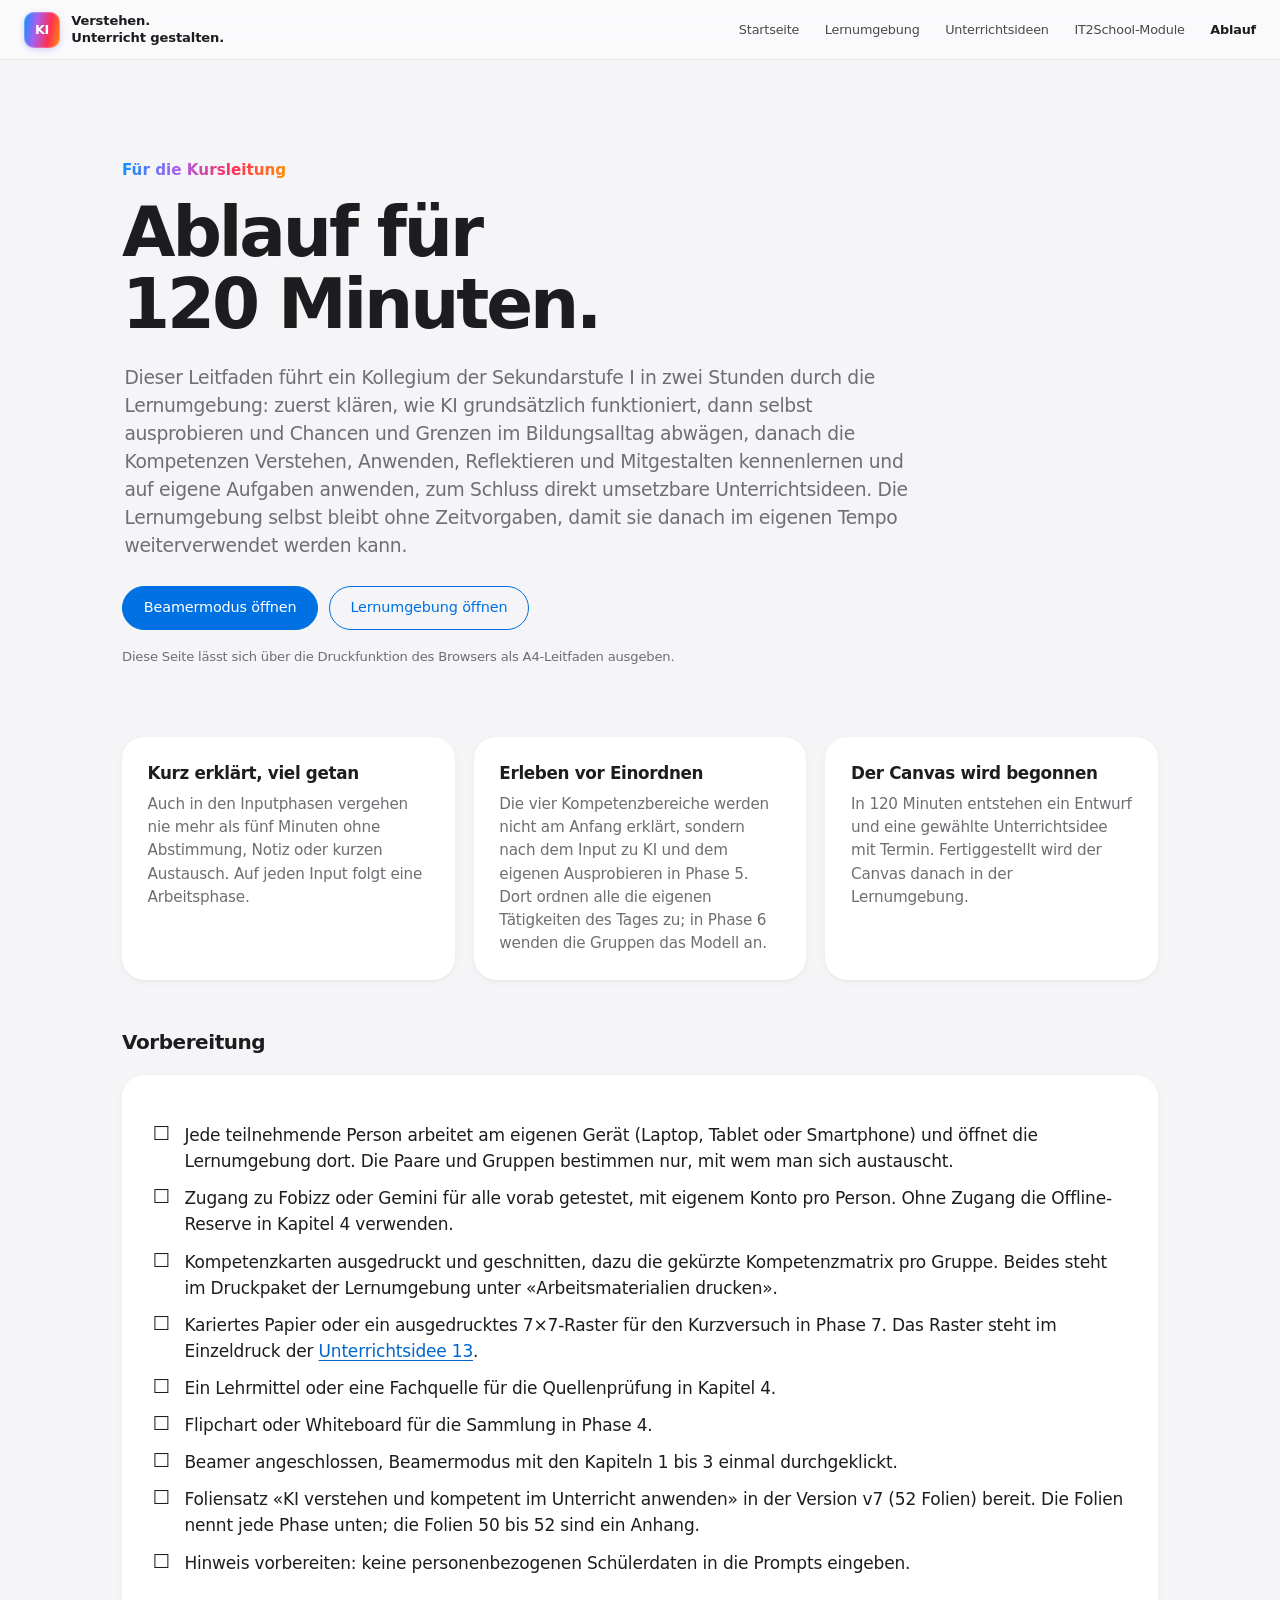
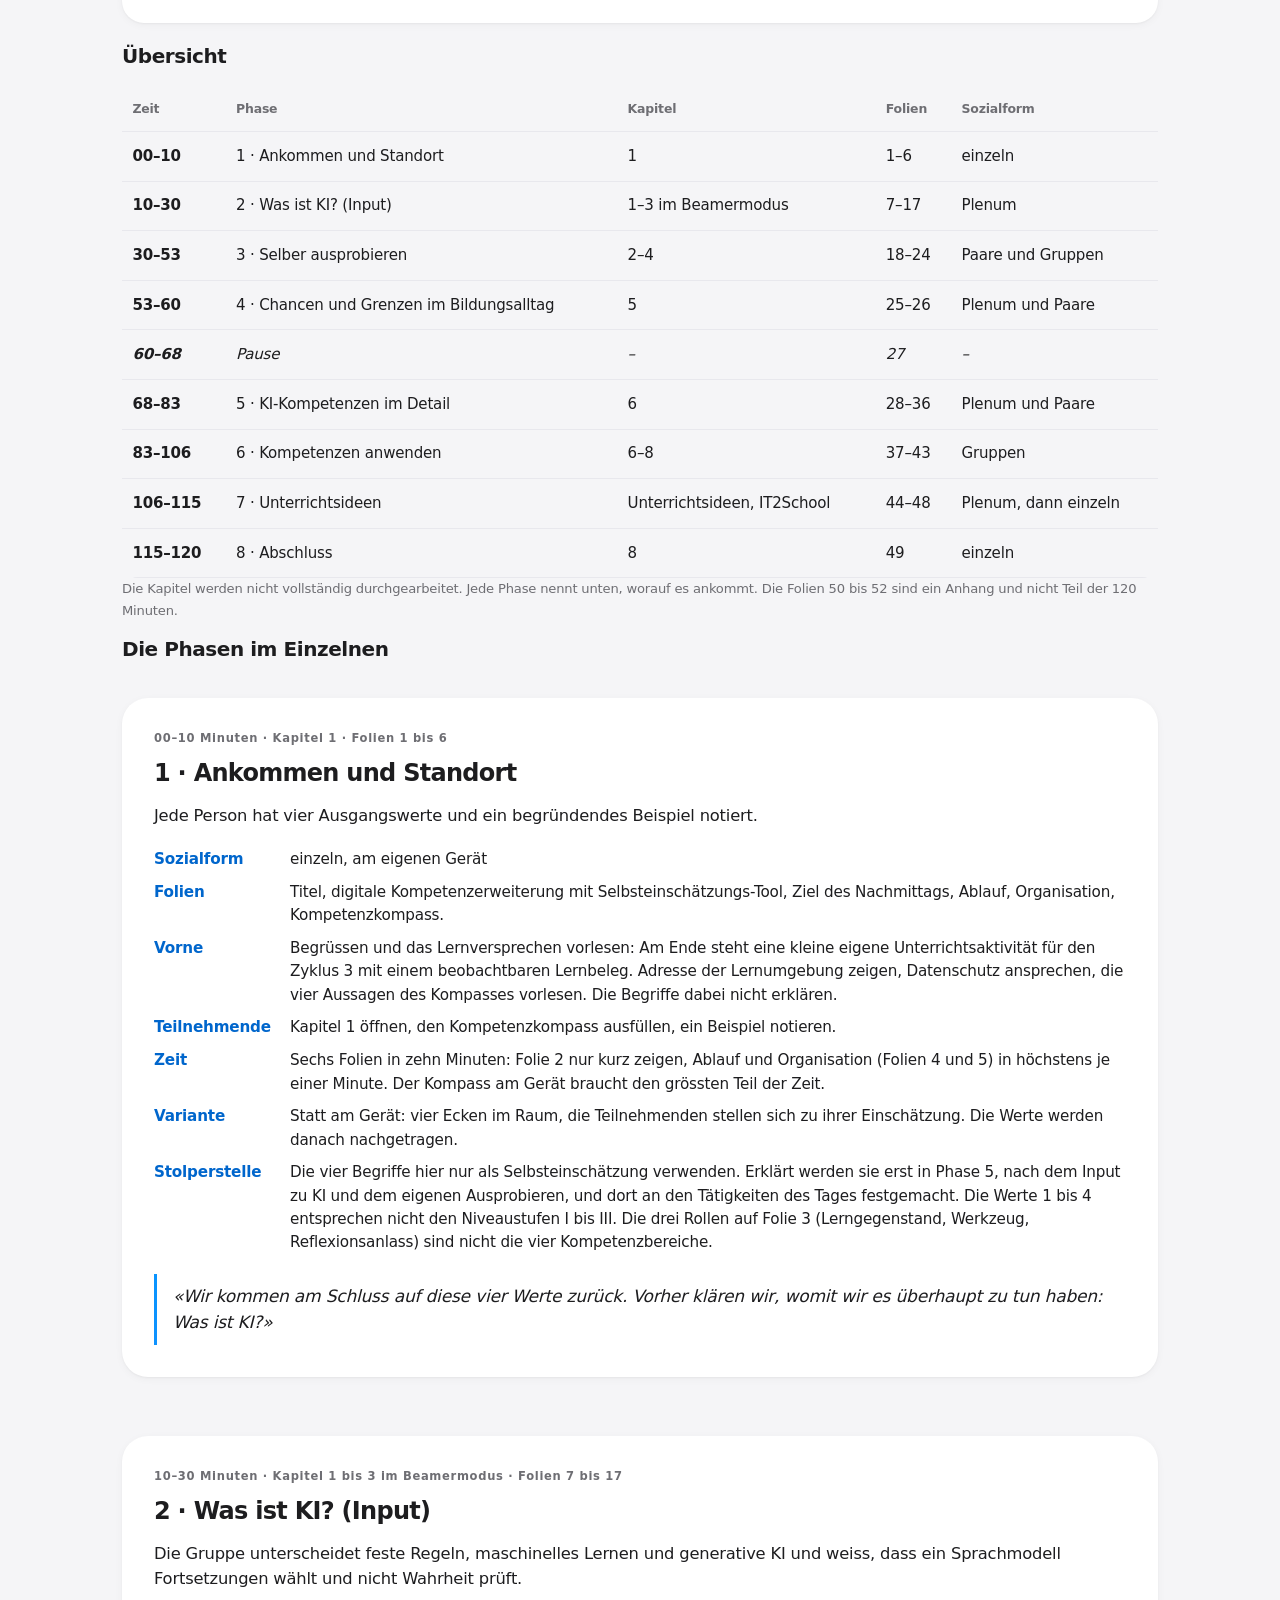
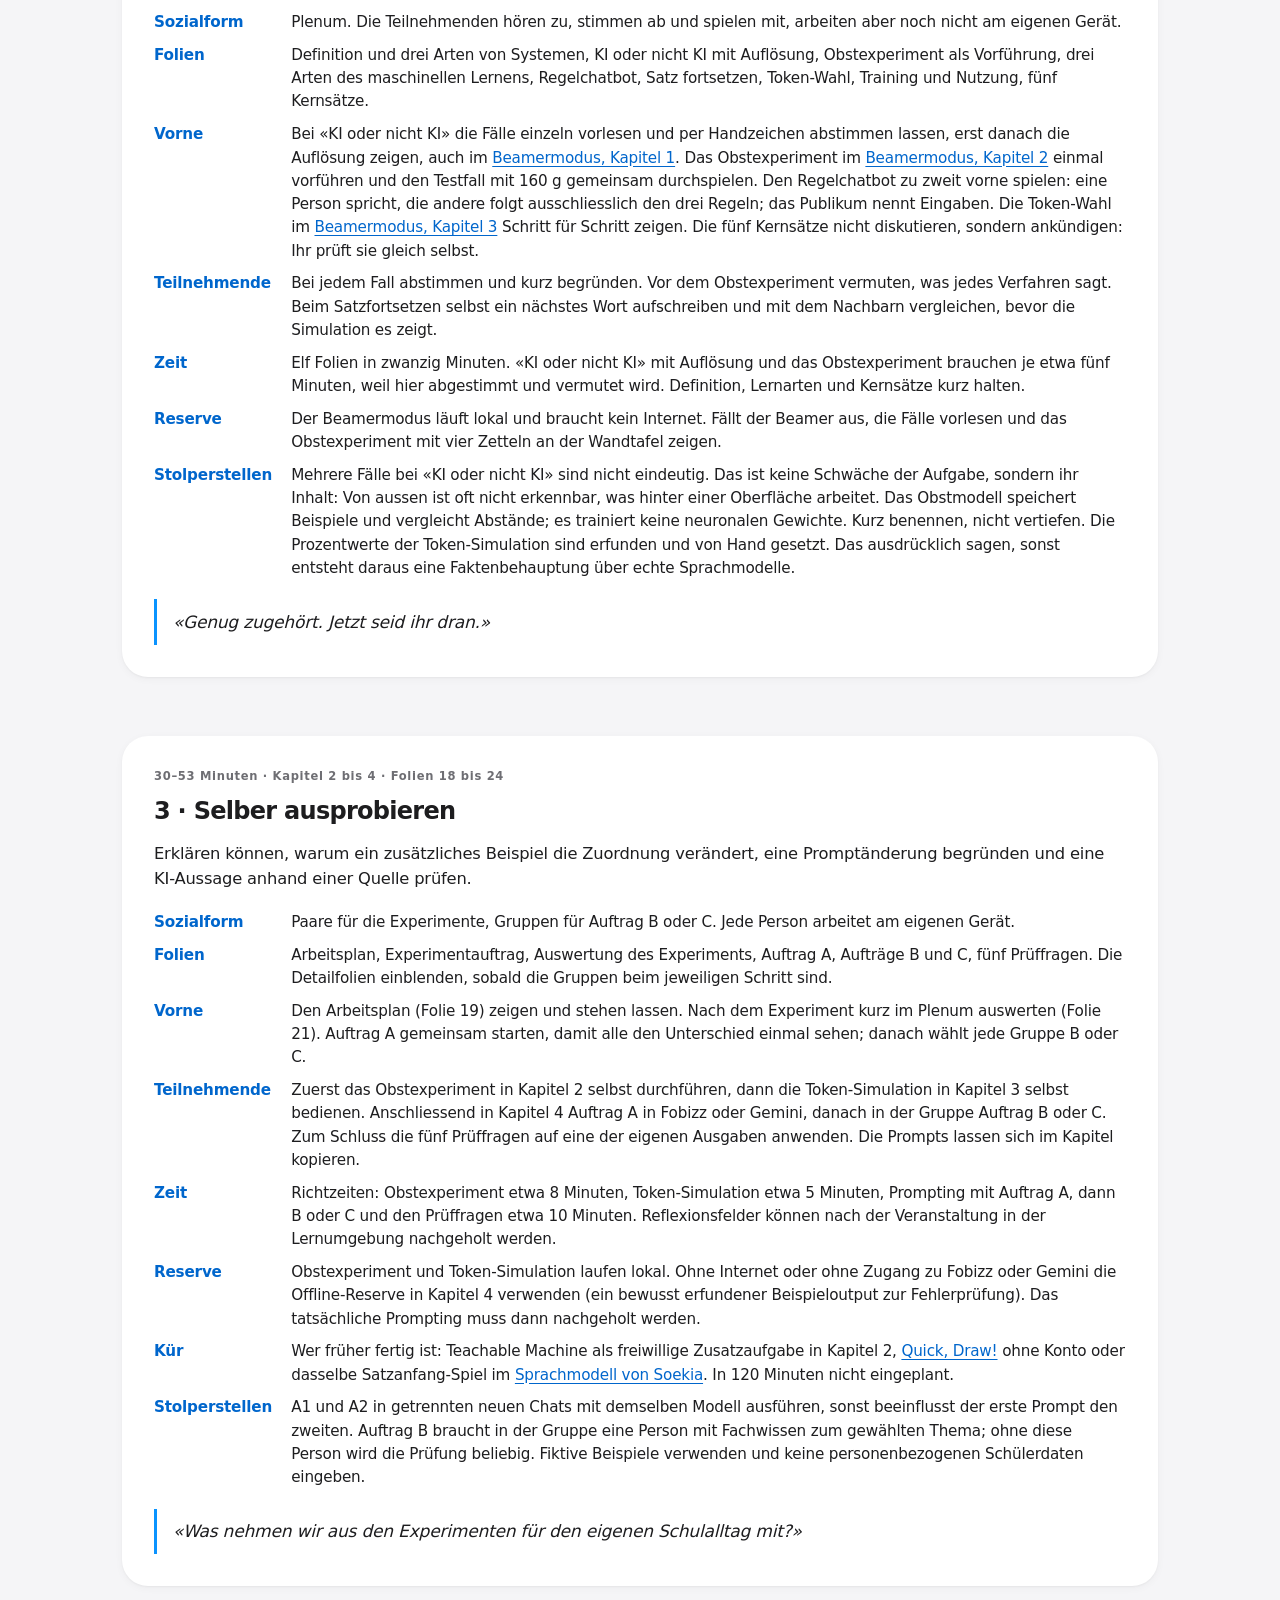
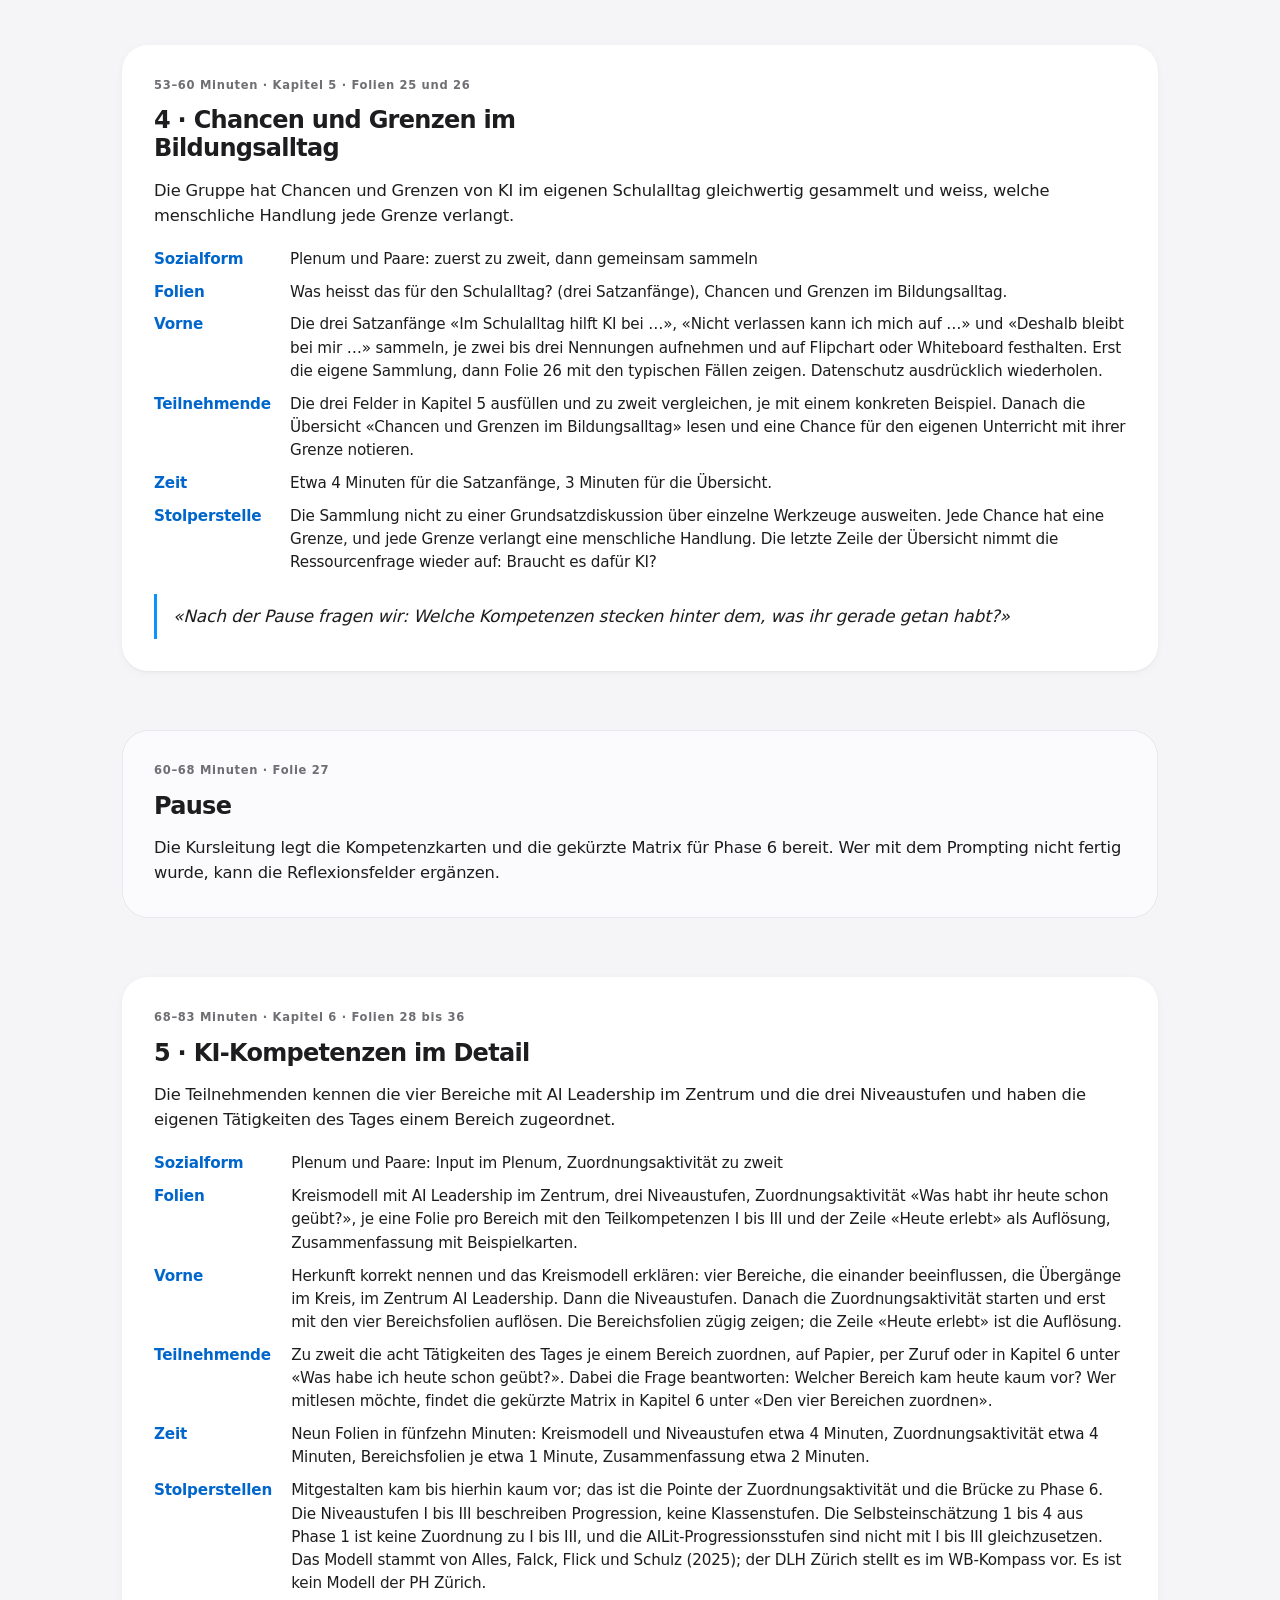
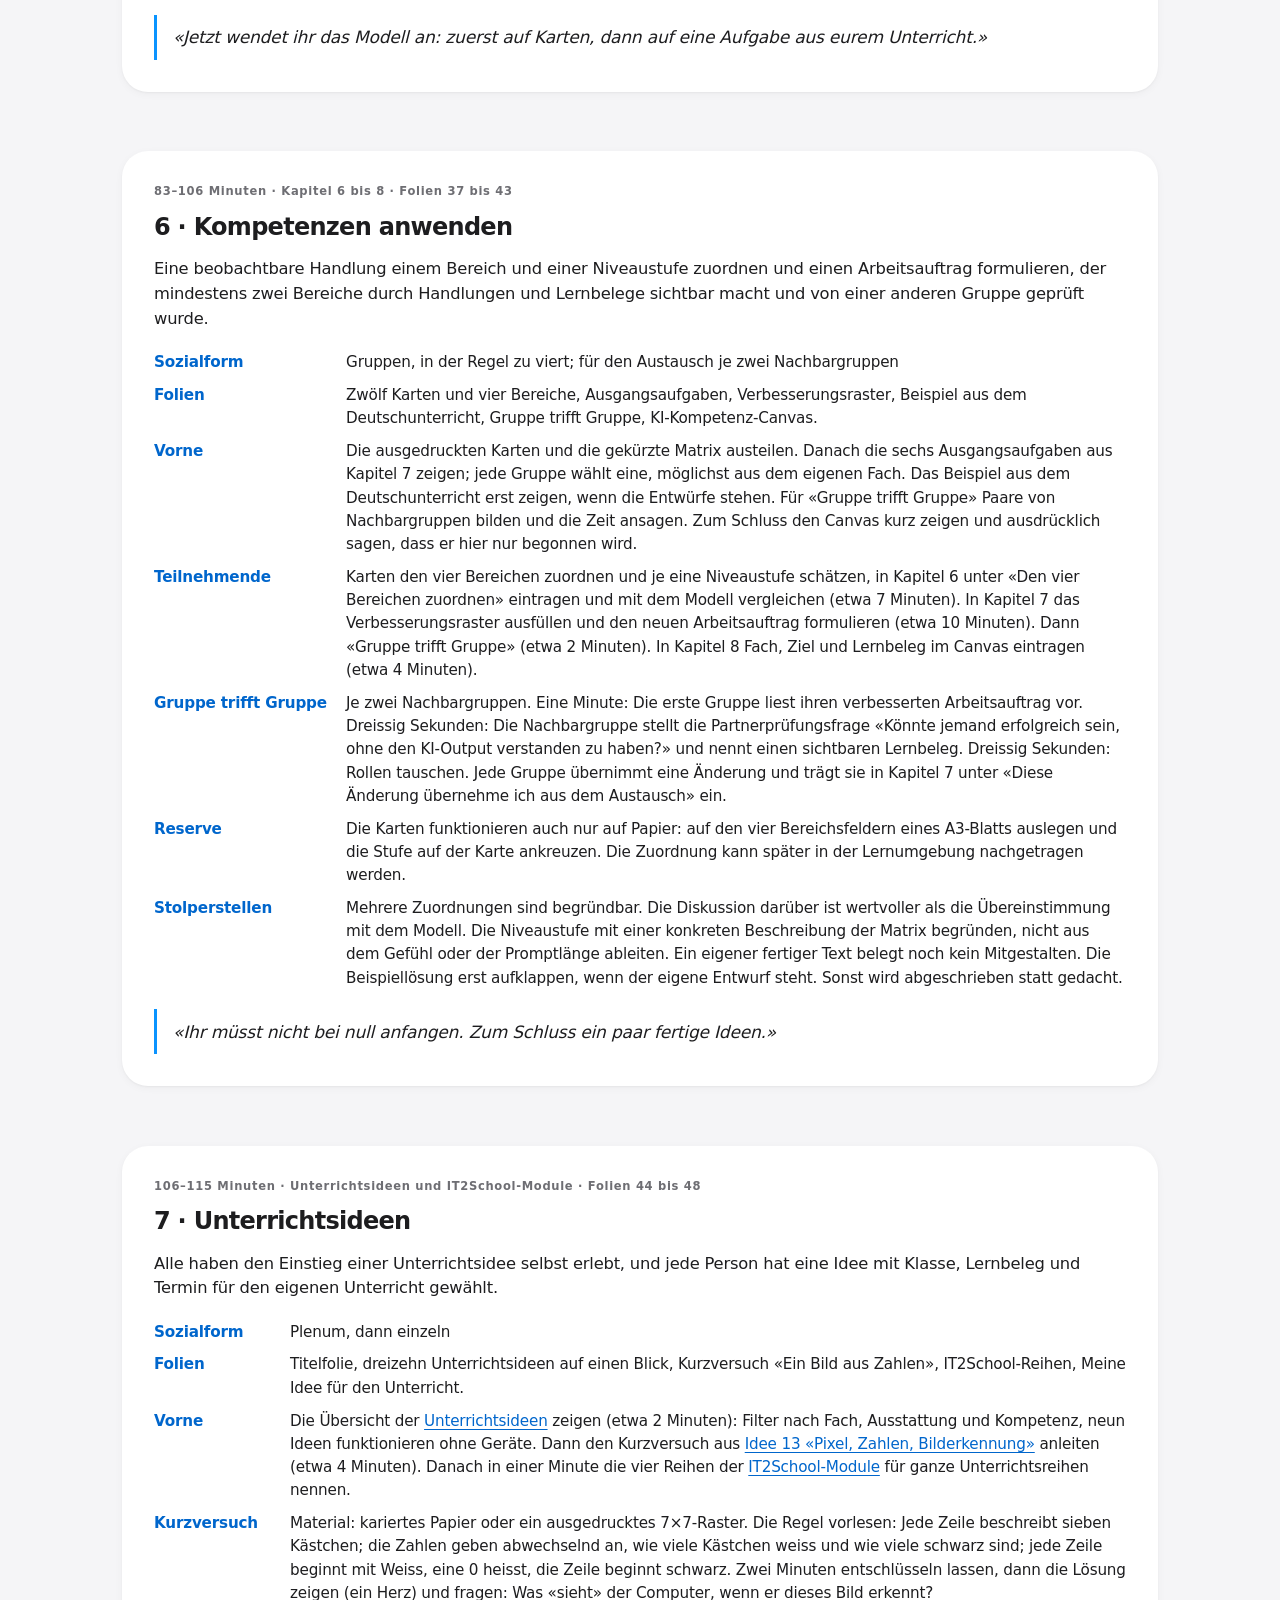
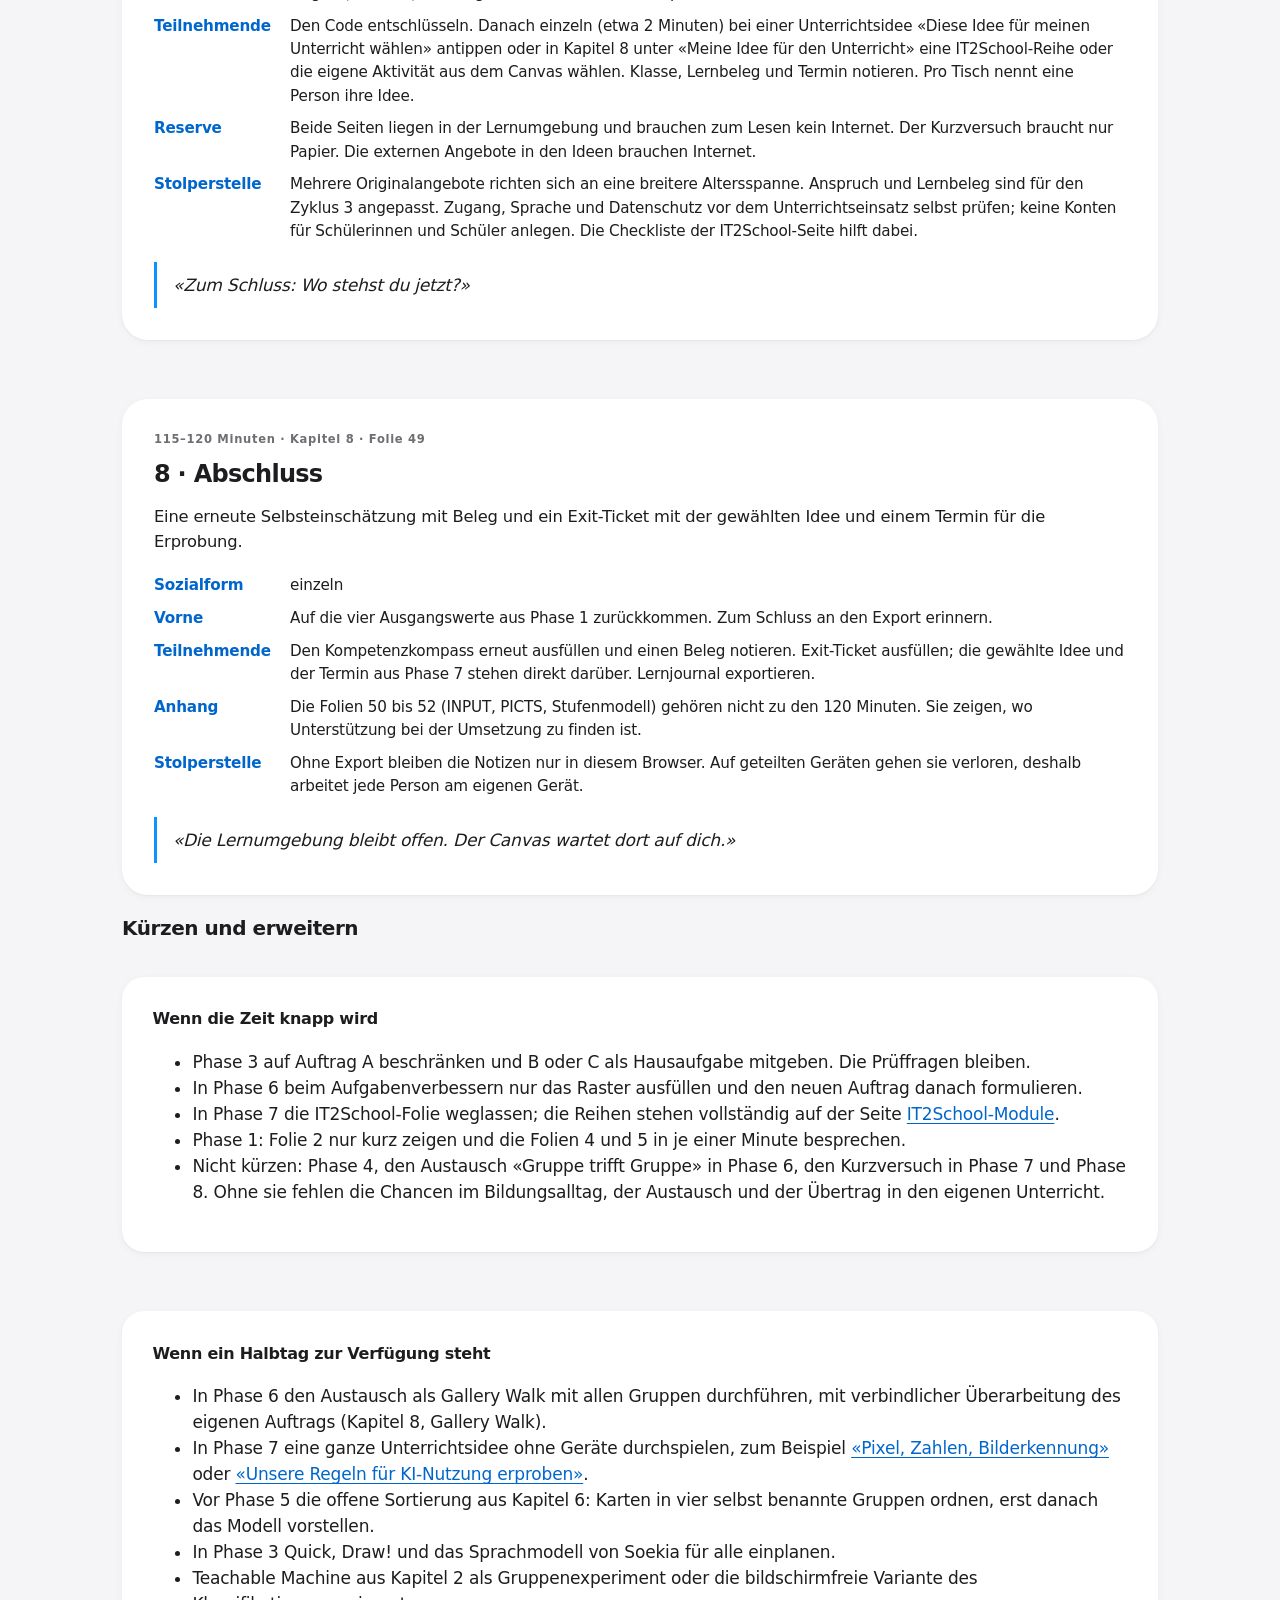
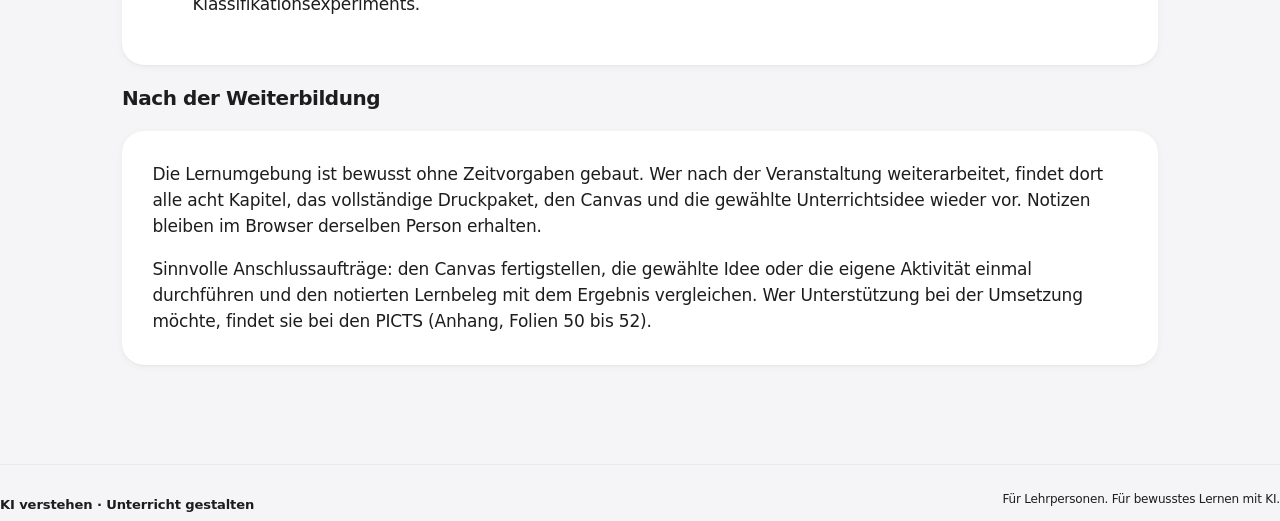
==== commit 94a076eb: "Apple-inspirierte Gestaltungsschicht für alle Seiten Neue apple.css wird zuletzt geladen und wirkt n" ====
--- a/ablauf.html
+++ b/ablauf.html
@@ -1,5 +1,5 @@
 <!doctype html>
-<html lang="de-CH"><head><meta charset="utf-8"><meta name="viewport" content="width=device-width,initial-scale=1"><meta name="description" content="Moderationsleitfaden für eine zweistündige Weiterbildung zu KI-Kompetenzen: Ablauf, Sozialformen, Übergänge und Kürzungsoptionen."><title>Ablauf für 120 Minuten · KI verstehen</title><link rel="stylesheet" href="./styles.css?v=8e46000fdaa8"><link rel="stylesheet" href="./ablauf.css?v=e17cf92d4170"></head>
+<html lang="de-CH"><head><meta charset="utf-8"><meta name="viewport" content="width=device-width,initial-scale=1"><meta name="description" content="Moderationsleitfaden für eine zweistündige Weiterbildung zu KI-Kompetenzen: Ablauf, Sozialformen, Übergänge und Kürzungsoptionen."><title>Ablauf für 120 Minuten · KI verstehen</title><link rel="stylesheet" href="./styles.css?v=cd1f0d08188a"><link rel="stylesheet" href="./ablauf.css?v=e17cf92d4170"><link rel="stylesheet" href="./apple.css?v=ef5c3c275263"></head>
 <body class="plan-page"><a class="skip" href="#main">Zum Inhalt</a><header><a class="brand" href="./"><span class="brandmark">KI</span><span>Verstehen.<br>Unterricht gestalten.</span></a><nav class="plan-nav" aria-label="Hauptnavigation"><a href="./">Startseite</a><a href="./lernen.html">Lernumgebung</a><a href="./unterrichtsideen.html">Unterrichtsideen</a><a href="./it2school.html">IT2School-Module</a><a href="./ablauf.html" aria-current="page">Ablauf</a></nav></header>
 <main id="main">
 
--- a/styles.css
+++ b/styles.css
@@ -212,3 +212,17 @@
  .matrix-intro{grid-template-columns:1fr}
  .matrix-levels{grid-template-columns:1fr}
 }
+
+/* Chapter 5 overview and chapter 6 activity review. */
+@media screen {
+ .chances{display:grid;grid-template-columns:repeat(2,minmax(0,1fr));gap:1rem;margin:1rem 0}
+ .chance{border:1px solid var(--line);border-left:3px solid #769a66;border-radius:12px;padding:1rem 1.1rem;min-width:0}
+ .chance h3{margin-bottom:.5rem}
+ .chance dl{margin:0;font-size:.92rem}
+ .chance dt{font-weight:650;color:var(--brand);font-size:.8rem;margin-top:.5rem}
+ .chance dd{margin:0}
+ .practised{display:grid;grid-template-columns:repeat(2,minmax(0,1fr));gap:0 1.2rem}
+ .practised-item{min-width:0}
+ .practised-item .resolution{margin-top:.5rem}
+}
+@media screen and (max-width:850px){.chances,.practised{grid-template-columns:1fr}}
--- a/apple.css
+++ b/apple.css
@@ -0,0 +1,243 @@
+/* Design layer inspired by Apple: neutral surfaces, large tight type, glass navigation, pill controls.
+   Loaded last on every page. Screen only; the A4 print templates keep their own layout. */
+:root{
+ --ink:#1d1d1f;--muted:#6e6e73;--brand:#0066cc;--accent:#0071e3;--bg:#f5f5f7;--surface:#fff;--line:#d2d2d7;--hairline:#e8e8ed;
+ --v:#248a3d;--a:#0066cc;--r:#b64400;--m:#8e3fb0;
+ --glow:linear-gradient(100deg,#0894ff 0%,#a95ff0 34%,#ff2e54 68%,#ff9004 100%);
+ --shadow-sm:0 1px 2px rgba(0,0,0,.04),0 2px 8px rgba(0,0,0,.04);
+ --shadow-md:0 4px 12px rgba(0,0,0,.05),0 16px 40px rgba(0,0,0,.08);
+ --nav-h:60px;
+ --font:-apple-system,BlinkMacSystemFont,"SF Pro Text","SF Pro Display","Helvetica Neue",Inter,system-ui,"Segoe UI",sans-serif;
+}
+@media screen{
+ html{scroll-behavior:smooth;-webkit-text-size-adjust:100%}
+ body{font-family:var(--font);font-size:17px;line-height:1.53;letter-spacing:-.011em;background:var(--bg);color:var(--ink);-webkit-font-smoothing:antialiased;-moz-osx-font-smoothing:grayscale}
+ ::selection{background:#0071e333}
+ a{color:var(--brand)}
+
+ /* Global navigation: translucent, sticky, compact. */
+ header{position:sticky;top:0;z-index:50;min-height:var(--nav-h);padding:.55rem max(1.5rem,calc((100vw - 1320px)/2));gap:1.2rem;background:rgba(251,251,253,.78);-webkit-backdrop-filter:saturate(180%) blur(20px);backdrop-filter:saturate(180%) blur(20px);border-bottom:1px solid rgba(0,0,0,.08)}
+ header>.brand{margin-right:auto}
+ .brand{font-size:.82rem;font-weight:600;letter-spacing:-.01em;line-height:1.25;gap:.7rem;color:var(--ink)}
+ .brandmark{width:36px;height:36px;border-radius:10px;font-size:.8rem;font-weight:700;letter-spacing:-.02em;color:#fff;background:var(--glow);box-shadow:inset 0 0 0 1px rgba(255,255,255,.25),0 2px 6px rgba(120,70,220,.25)}
+ header>.button{min-height:34px;padding:.4rem .95rem;font-size:.8rem}
+ .plan-nav,.ideas-nav{gap:1.6rem}
+ .plan-nav a,.ideas-nav a{font-size:.8rem;color:var(--ink);opacity:.8;text-decoration:none;transition:opacity .2s}
+ .plan-nav a:hover,.ideas-nav a:hover{opacity:1;text-decoration:none}
+ .plan-nav [aria-current],.ideas-nav [aria-current]{opacity:1;font-weight:600;color:var(--ink)}
+
+ /* Type */
+ h1{font-weight:700;letter-spacing:-.035em;line-height:1.07;color:var(--ink)}
+ h2{font-weight:650;letter-spacing:-.022em;color:var(--ink)}
+ h3{font-weight:600;letter-spacing:-.016em}
+ .eyebrow{color:var(--muted);font-weight:600;letter-spacing:.06em;text-transform:none;font-size:.82rem}
+ .lead{color:var(--muted);font-size:1.17rem;line-height:1.5;letter-spacing:-.016em}
+ .small,small{color:var(--muted)}
+
+ /* Controls: pills, quiet secondaries, blue focus. */
+ button,.button{border-radius:980px;padding:.66rem 1.3rem;font-size:.9rem;font-weight:500;letter-spacing:-.01em;background:var(--accent);border:1px solid var(--accent);color:#fff;transition:background-color .2s,color .2s,border-color .2s,transform .2s,box-shadow .2s}
+ button:hover:not(:disabled),.button:hover{background:#0077ed;border-color:#0077ed;color:#fff;filter:none}
+ button:active:not(:disabled),.button:active{transform:scale(.97)}
+ button.secondary,.button.secondary{background:transparent;border-color:var(--accent);color:var(--accent)}
+ button.secondary:hover:not(:disabled),.button.secondary:hover{background:var(--accent);border-color:var(--accent);color:#fff}
+ :focus-visible{outline:3px solid #0071e3a6;outline-offset:3px;border-radius:6px}
+ button:focus-visible,.button:focus-visible{border-radius:980px}
+ input,select,textarea{font-family:inherit;border:1px solid var(--line);background:#fff;border-radius:12px;padding:.72rem .9rem;color:var(--ink);transition:border-color .2s,box-shadow .2s}
+ input:hover,select:hover,textarea:hover{border-color:#b9b9bf}
+ input:focus,select:focus,textarea:focus{outline:none;border-color:var(--accent);box-shadow:0 0 0 4px #0071e329}
+ input:focus-visible,select:focus-visible,textarea:focus-visible{outline:none}
+ select{appearance:none;-webkit-appearance:none;padding-right:2.4rem;background:#fff url("data:image/svg+xml,%3Csvg xmlns='http://www.w3.org/2000/svg' width='12' height='8' viewBox='0 0 12 8'%3E%3Cpath d='M1 1.5l5 5 5-5' fill='none' stroke='%236e6e73' stroke-width='1.6' stroke-linecap='round' stroke-linejoin='round'/%3E%3C/svg%3E") no-repeat right .95rem center}
+ input[type=radio],input[type=checkbox]{accent-color:var(--accent)}
+ progress{height:4px;border-radius:4px;background:var(--hairline)}
+ progress::-webkit-progress-bar{background:var(--hairline)}
+ progress::-webkit-progress-value{background:var(--accent);border-radius:4px}
+ progress::-moz-progress-bar{background:var(--accent)}
+ label{color:var(--ink);font-weight:600}
+
+ /* Surfaces */
+ .card{background:var(--surface);border:0;border-radius:22px;padding:1.9rem;box-shadow:var(--shadow-sm)}
+ .note{background:#0071e30d;border:0;border-radius:16px;color:var(--ink);padding:1.05rem 1.25rem}
+ .tag{background:var(--bg);color:var(--ink);border:0;border-radius:980px;font-weight:500;font-size:.74rem;padding:.3rem .7rem}
+ .card .tag{background:var(--bg)}
+ .output{background:var(--bg);border:0;border-radius:16px}
+ .prompt-text{background:var(--bg);border:0;border-radius:14px;font-family:ui-monospace,"SF Mono",Menlo,monospace;font-size:.88rem;line-height:1.6}
+ .case{background:#fbfbfd;border:1px solid var(--hairline)}
+ .resolution{background:var(--bg);border-radius:14px}
+ .resolution strong{color:var(--ink)}
+ blockquote{background:var(--bg);border-left:0;border-radius:16px}
+ .canvas-review{background:var(--bg);border:0;border-radius:16px}
+ summary{color:var(--brand);font-weight:500}
+ .quiz .check{border:1px solid var(--line);border-radius:14px;transition:border-color .2s,background-color .2s}
+ .quiz .check:hover{border-color:#b9b9bf}
+ .quiz .check:has(input:checked){background:#0071e30d;border-color:var(--accent)}
+ .tablewrap{border-radius:16px}
+ th{background:transparent;color:var(--muted);font-weight:600;font-size:.78rem;border-bottom:1px solid var(--line)}
+ th,td{border-bottom-color:var(--hairline)}
+ .bar{background:var(--hairline)}
+ .bar span{background:var(--accent);border-radius:20px}
+ .matrix-levels p{background:var(--bg);border:0;border-radius:14px}
+ .matrix-domain{border:0;border-left:4px solid var(--v);border-radius:14px;background:#fbfbfd}
+ .chance{border:0;border-radius:18px;background:var(--bg);padding:1.2rem 1.3rem}
+ .chance dt{color:var(--muted)}
+ .domain{border-top:0;position:relative;overflow:hidden}
+ .domain::before{content:"";position:absolute;inset:0 0 auto;height:4px;background:var(--v)}
+ .domain.a::before{background:var(--a)}
+ .domain.r::before{background:var(--r)}
+ .domain.m::before{background:var(--m)}
+ footer{border-top-color:var(--hairline)}
+
+ /* Learning environment */
+ .shell{max-width:1440px}
+ aside{background:transparent}
+ nav button{border-radius:12px;font-weight:500;color:var(--ink)}
+ nav button:hover:not(:disabled){background:rgba(0,0,0,.045);color:var(--ink)}
+ nav button[aria-current=step]{background:#fff;color:var(--ink);border-color:transparent;box-shadow:var(--shadow-sm)}
+ .num{background:rgba(0,0,0,.05);color:var(--muted);border-radius:8px}
+ nav button[aria-current=step] .num{background:var(--accent);color:#fff}
+ .resource-menu{border-top-color:var(--hairline)}
+ .chapter-hero{border:0;border-radius:28px;background:#fff;box-shadow:var(--shadow-sm);isolation:isolate}
+ .chapter-hero::before{content:"";position:absolute;z-index:-1;inset:auto -10% -60% 35%;height:150%;background:radial-gradient(closest-side,#0894ff26,transparent 70%),radial-gradient(closest-side at 70% 40%,#ff2e541f,transparent 70%),radial-gradient(closest-side at 40% 70%,#a95ff024,transparent 70%);filter:blur(30px);pointer-events:none}
+ .chapter-hero::after{display:none}
+ .chapter-hero .eyebrow{color:var(--muted)}
+ .chapter-hero h1{background:linear-gradient(180deg,#1d1d1f 30%,#434347);-webkit-background-clip:text;background-clip:text}
+ .learning-goal span{color:var(--muted);font-weight:600}
+ .learning-goal strong{color:var(--ink)}
+ .chapter-outline{background:rgba(255,255,255,.6);border:0;border-radius:16px;box-shadow:inset 0 0 0 1px var(--hairline)}
+ .mode-switch button{border-radius:18px}
+ .mode-switch button[aria-pressed=true]{box-shadow:0 0 0 3px #0071e329}
+
+ /* Home */
+ .home{background:#fff}
+ .home .home-main{max-width:none;padding:0}
+ .home-hero{max-width:1200px;margin:auto;padding:6rem 2rem 5.5rem;gap:4.5rem}
+ .home-intro>.eyebrow{font-size:.95rem;letter-spacing:-.01em;margin-bottom:1rem}
+ .home h1{font-size:clamp(3rem,6vw,5.4rem);letter-spacing:-.045em;line-height:1.02;font-weight:700}
+ .home h1 span{background:var(--glow);-webkit-background-clip:text;background-clip:text;color:transparent;-webkit-box-decoration-break:clone;box-decoration-break:clone}
+ .home-lead{font-size:1.3rem;line-height:1.45;letter-spacing:-.02em;color:var(--muted)}
+ .home-actions .button{padding:.85rem 1.5rem;font-size:1rem}
+ .home-text-link{font-size:1rem;font-weight:400;color:var(--brand)}
+ .home-caption{font-size:.82rem}
+ .home-compass{border:0;border-radius:30px;padding:2.2rem;background:var(--bg);box-shadow:none;position:relative;overflow:hidden;isolation:isolate}
+ .home-compass::before{content:"";position:absolute;z-index:-1;width:340px;height:340px;right:-120px;top:-140px;border-radius:50%;background:var(--glow);opacity:.18;filter:blur(50px)}
+ .home-compass h2{font-size:2.4rem;letter-spacing:-.04em;line-height:1.08}
+ .home-compass>p{color:var(--muted);font-size:1rem}
+ .compass-heading .eyebrow{font-size:.82rem;letter-spacing:0}
+ .compass-mark{background:var(--glow);-webkit-background-clip:text;background-clip:text;color:transparent}
+ .compass-cell{background:#fff;border:0;border-radius:18px;padding:1.15rem;box-shadow:var(--shadow-sm);transition:transform .3s cubic-bezier(.2,.8,.2,1),box-shadow .3s}
+ .compass-cell:hover{transform:translateY(-2px);box-shadow:var(--shadow-md)}
+ .compass-cell strong{font-size:.98rem}
+ .compass-cell>span:last-child{color:var(--muted);font-size:.8rem}
+ .compass-symbol{color:var(--accent)}
+ .home-benefits{max-width:none;margin:0;padding:5rem max(2rem,calc((100vw - 1200px)/2));gap:3rem;border:0;background:var(--bg)}
+ .home-benefits .eyebrow{font-size:.85rem;letter-spacing:0;background:var(--glow);-webkit-background-clip:text;background-clip:text;color:transparent;font-weight:600}
+ .home-benefits h2{font-size:1.75rem;letter-spacing:-.03em;line-height:1.15;margin:.4rem 0 .8rem}
+ .home-benefits p{font-size:1.02rem;color:var(--muted);line-height:1.55}
+ .home-chapters{max-width:1200px;margin:auto;padding:6rem 2rem 5rem}
+ .home-section-heading{flex-direction:column;align-items:center;text-align:center;gap:.9rem;margin-bottom:3rem}
+ .home-section-heading .eyebrow{font-size:.95rem;letter-spacing:0;margin-bottom:.4rem}
+ .home-section-heading h2{font-size:clamp(2.2rem,4.5vw,3.5rem);letter-spacing:-.04em;line-height:1.05}
+ .home-section-heading>p{font-size:1.15rem;max-width:none;color:var(--muted)}
+ .home-chapter-grid{gap:1.2rem}
+ .home-chapter{border:0;border-radius:24px;padding:1.8rem 1.6rem;background:var(--bg);transition:transform .4s cubic-bezier(.2,.8,.2,1),box-shadow .4s,background-color .4s}
+ .home-chapter:hover{transform:scale(1.025);box-shadow:var(--shadow-md);background:#fff;border-color:transparent}
+ .home-chapter-number{display:block;width:auto;height:auto;background:var(--glow);-webkit-background-clip:text;background-clip:text;color:transparent;font-size:2.4rem;font-weight:700;letter-spacing:-.05em;line-height:1;border-radius:0;margin-bottom:1.6rem}
+ .home-chapter h3{font-size:1.2rem;letter-spacing:-.025em;line-height:1.2}
+ .home-chapter p{font-size:.92rem;line-height:1.5}
+ .home-chapter-link{color:var(--brand);font-size:.88rem;font-weight:400}
+ .home-main>.card{max-width:1136px;margin:0 auto 5rem;padding:3rem;border-radius:30px;background:var(--bg);box-shadow:none;text-align:center}
+ .home-main>.card h2{font-size:clamp(1.8rem,3vw,2.5rem);letter-spacing:-.035em;line-height:1.1;margin:.4rem auto 1rem;max-width:22ch}
+ .home-main>.card>p:not(.eyebrow){max-width:62ch;margin-inline:auto;color:var(--muted);font-size:1.05rem}
+ .home-main>.card .actions{justify-content:center;gap:1.5rem;margin-top:1.6rem}
+ .home-closing{position:relative;overflow:hidden;isolation:isolate;max-width:none;margin:0;border-radius:0;background:#000;padding:7rem max(2rem,calc((100vw - 1200px)/2));flex-direction:column;text-align:center;gap:2.2rem}
+ .home-closing::before{content:"";position:absolute;z-index:-1;left:50%;bottom:-260px;width:900px;height:420px;transform:translateX(-50%);border-radius:50%;background:var(--glow);opacity:.45;filter:blur(90px)}
+ .home-closing .eyebrow{color:#a1a1a6;font-size:.95rem;letter-spacing:0}
+ .home-closing h2{font-size:clamp(2.6rem,5.5vw,4.6rem);letter-spacing:-.045em;line-height:1.03;color:#f5f5f7}
+ .home-closing p:last-child{color:#a1a1a6;font-size:1.15rem;margin-inline:auto}
+ .home-closing .button{background:#fff;border-color:#fff;color:#1d1d1f;padding:.85rem 1.6rem;font-size:1rem}
+ .home-closing .button:hover{background:#e8e8ed;border-color:#e8e8ed;color:#1d1d1f}
+ .home .home-footer{max-width:none;margin:0;padding:1.6rem max(2rem,calc((100vw - 1200px)/2)) 2.4rem;background:var(--bg);border-top:0}
+ .home-footer p{font-size:.75rem;line-height:1.7}
+ .home-footer a{color:var(--ink)}
+
+ /* Ideas, plan and module pages */
+ .ideas-page main,.plan-page main{padding-top:4rem}
+ .ideas-hero,.plan-hero{padding:2rem 0 3.5rem}
+ .ideas-hero h1,.plan-hero h1{font-size:clamp(2.6rem,5.4vw,4.6rem);letter-spacing:-.045em;line-height:1.03}
+ .ideas-hero .eyebrow,.plan-hero .eyebrow{font-size:.95rem;letter-spacing:0;background:var(--glow);-webkit-background-clip:text;background-clip:text;color:transparent;display:inline-block}
+ .planning-strip,.principles{border:0;gap:1.2rem;padding:0}
+ .planning-strip>div,.principles>div{background:#fff;border-radius:22px;padding:1.5rem 1.6rem;box-shadow:var(--shadow-sm)}
+ .planning-strip strong,.principles strong{color:var(--ink);font-size:1.05rem;letter-spacing:-.02em}
+ .planning-strip p,.principles p{color:var(--muted)}
+ .filters{border-radius:22px}
+ .idea,.phase{border-top:0;border-radius:26px;padding:2rem}
+ .idea-number,.phase-time{color:var(--muted);letter-spacing:.06em;font-size:.72rem}
+ .idea h2,.phase h2{letter-spacing:-.03em;line-height:1.15}
+ .idea summary{border-top-color:var(--hairline)}
+ .idea:target,.module:target{outline:3px solid #0071e3a6;outline-offset:4px}
+ .phase.pause{background:#fbfbfd;box-shadow:inset 0 0 0 1px var(--hairline)}
+ .phase .say{border-left:3px solid transparent;border-image:var(--glow) 1;color:var(--ink)}
+ .phase dt,.series-path{color:var(--brand)}
+ .overview .break td{background:var(--bg)}
+ .pixel-grid td{border-color:#c7c7cc}
+ .demo-hint{color:var(--muted)}
+}
+
+/* Learning layout sits below the sticky bar. */
+@media screen and (min-width:851px){
+ aside{top:var(--nav-h);max-height:calc(100vh - var(--nav-h))}
+}
+@media screen and (max-width:1100px){
+ .home-hero{padding:4.5rem 2rem 4rem}
+}
+@media screen and (max-width:850px){
+ aside{background:rgba(255,255,255,.7);border-bottom:1px solid var(--hairline)}
+ .chapter-hero{border-radius:22px}
+}
+@media screen and (max-width:800px){
+ .plan-page header,.ideas-page header{gap:.6rem}
+ .plan-nav,.ideas-nav{gap:.4rem 1.1rem}
+}
+@media screen and (max-width:750px){
+ .home-hero{padding:3rem 1.2rem 3.5rem;gap:2.5rem}
+ .home h1{font-size:clamp(2.6rem,11vw,3.6rem)}
+ .home-lead{font-size:1.1rem}
+ .home-compass{padding:1.6rem;border-radius:24px}
+ .home-benefits{padding:3.5rem 1.2rem;gap:2rem}
+ .home-chapters{padding:4rem 1.2rem 3.5rem}
+ .home-section-heading{margin-bottom:2rem}
+ .home-main>.card{margin:0 1.2rem 3.5rem;padding:2rem 1.4rem;border-radius:24px}
+ .home-main>.card .actions{flex-direction:column;gap:.9rem}
+ .home-closing{padding:4.5rem 1.4rem;align-items:center}
+ .home .home-footer{padding:1.4rem 1.2rem 2rem}
+ .ideas-page main,.plan-page main{padding-top:2rem}
+ .idea,.phase{padding:1.4rem;border-radius:22px}
+}
+@media screen and (max-width:480px){
+ header{padding:.55rem 1rem}
+ header>.button{font-size:.74rem;padding:.4rem .75rem}
+ .card{padding:1.3rem;border-radius:18px}
+}
+
+/* Gentle reveal while scrolling, only where the browser supports scroll-driven animation. */
+@media screen and (prefers-reduced-motion:no-preference){
+ @supports (animation-timeline:view()){
+  .home-benefits article,.home-chapter,.home-main>.card,.home-closing>*,.idea,.phase,.planning-strip>div,.principles>div{animation:reveal linear both;animation-timeline:view();animation-range:entry 0% entry 35%}
+ }
+}
+@keyframes reveal{from{opacity:0;transform:translateY(28px) scale(.98)}to{opacity:1;transform:none}}
+@media screen{
+ aside>.eyebrow,.chapter-hero .eyebrow,.compass-heading .eyebrow,.home-intro>.eyebrow{letter-spacing:0}
+ .home header>.button:not(.home-header-link){border-color:transparent;background:transparent;color:var(--ink);opacity:.85}
+ .home header>.button:not(.home-header-link):hover{background:rgba(0,0,0,.05);color:var(--ink);opacity:1}
+ .home .home-header-link{background:var(--accent);color:#fff}
+}
+@media screen{
+ .actions a:not(.button),.idea-actions a,.resource-grid a{text-decoration:none}
+ .actions a:not(.button):hover,.idea-actions a:hover,.resource-grid a:hover{text-decoration:underline}
+}
+@media screen and (max-width:480px){
+ .home .home-header-link{white-space:nowrap;max-width:none}
+}
+@media screen and (max-width:420px){
+ .home header>.button:not(.home-header-link){display:none}
+}
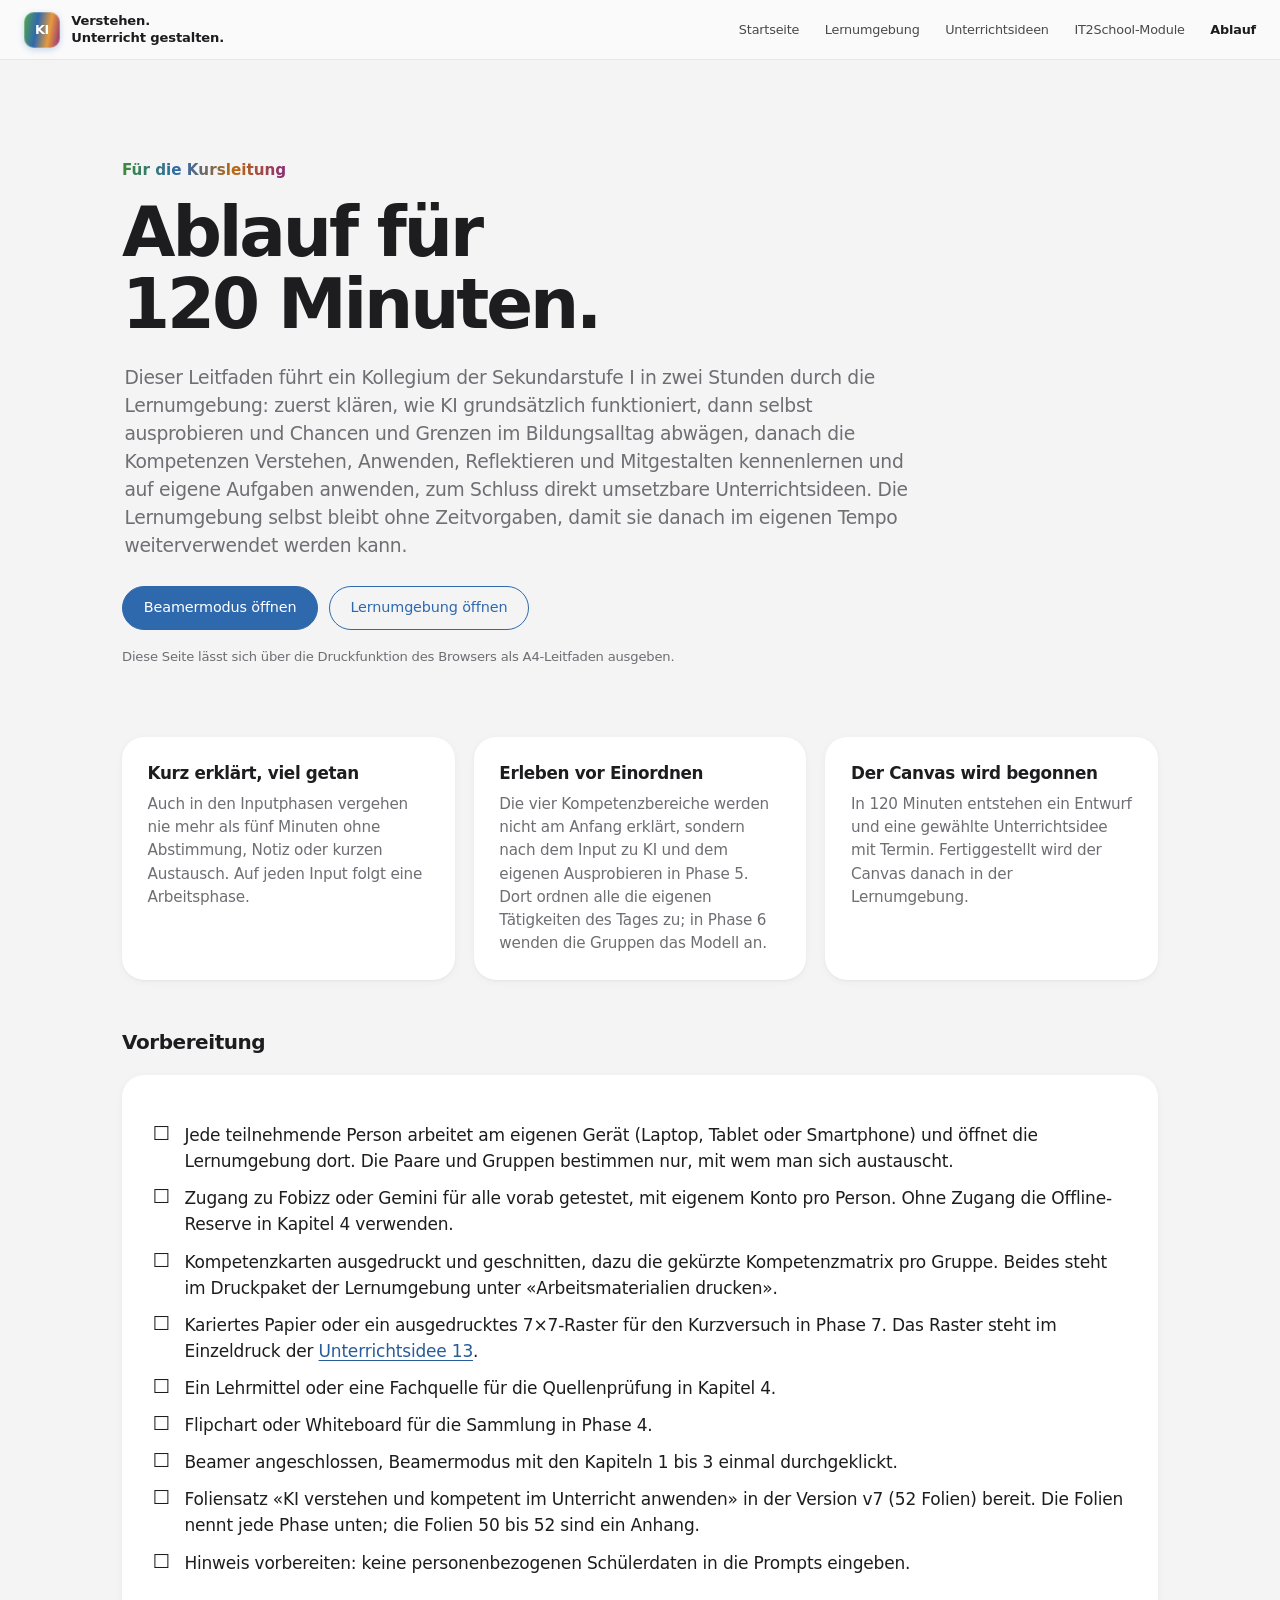
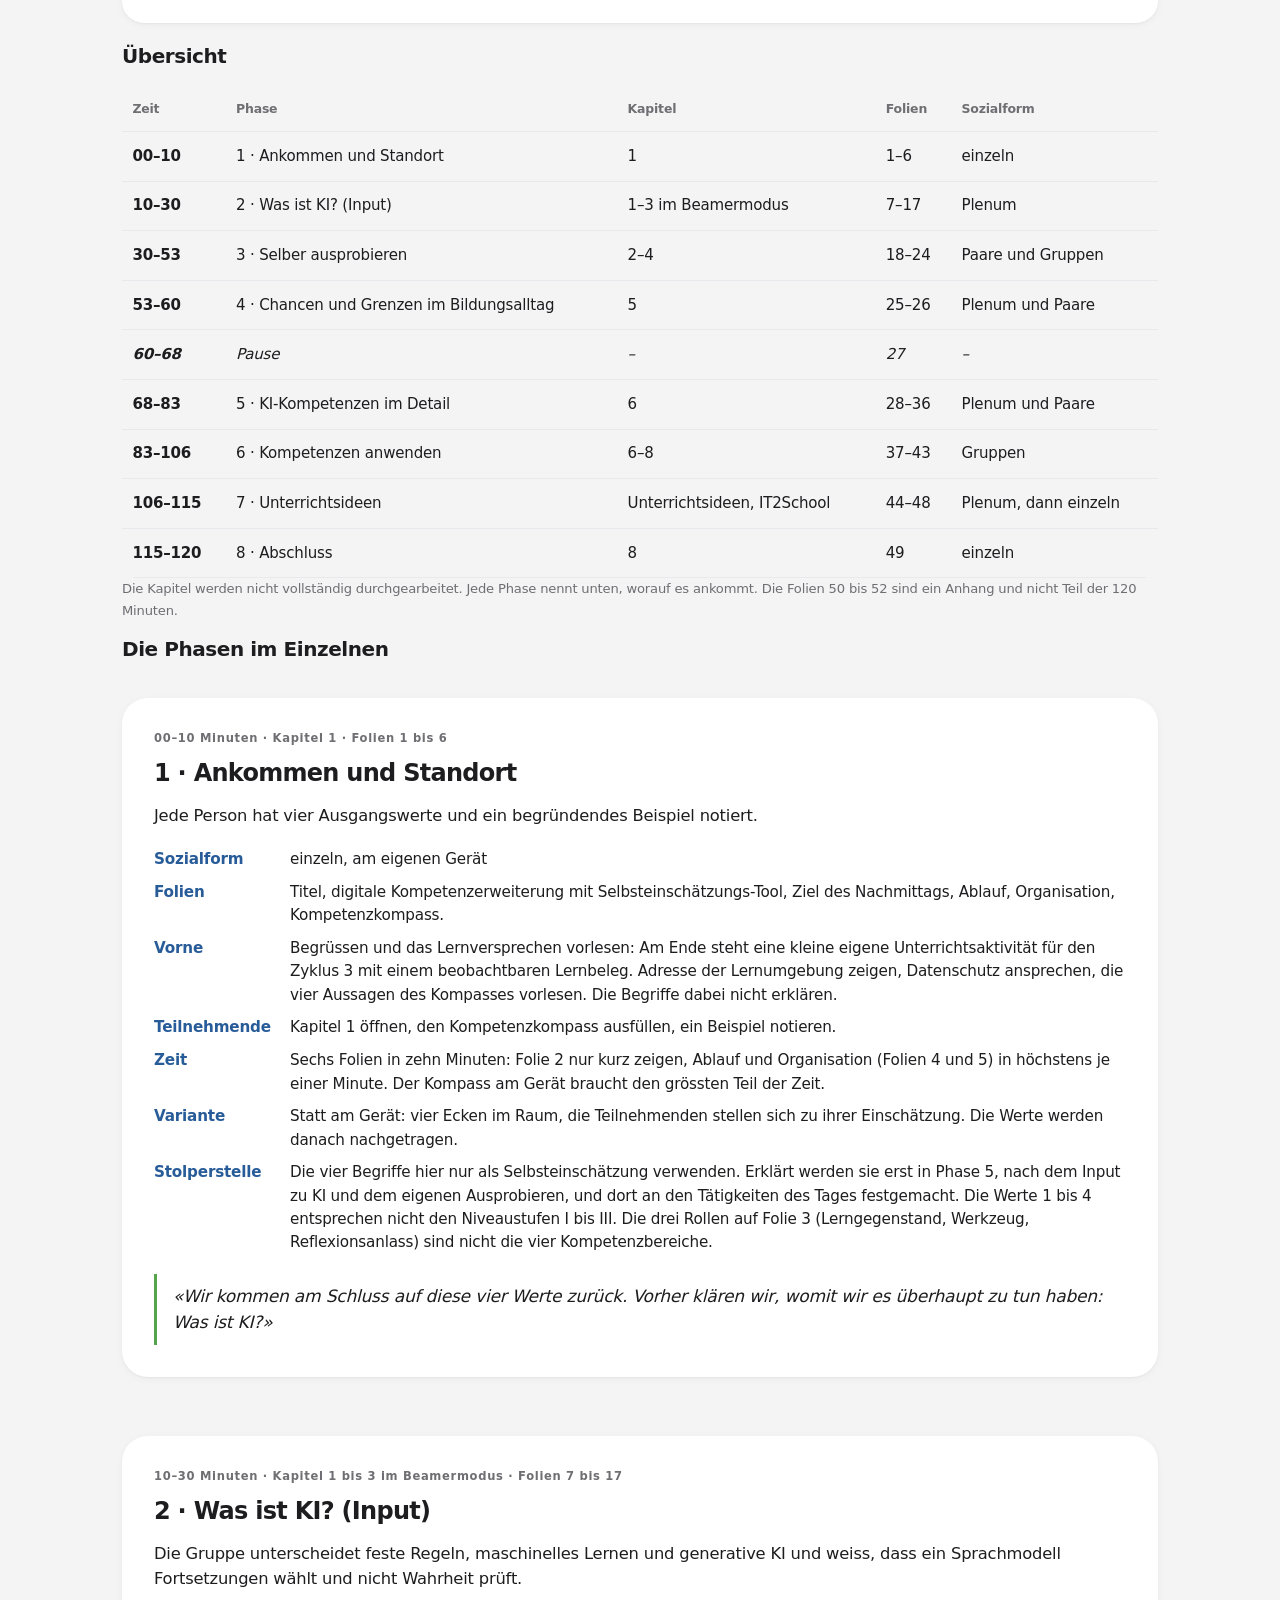
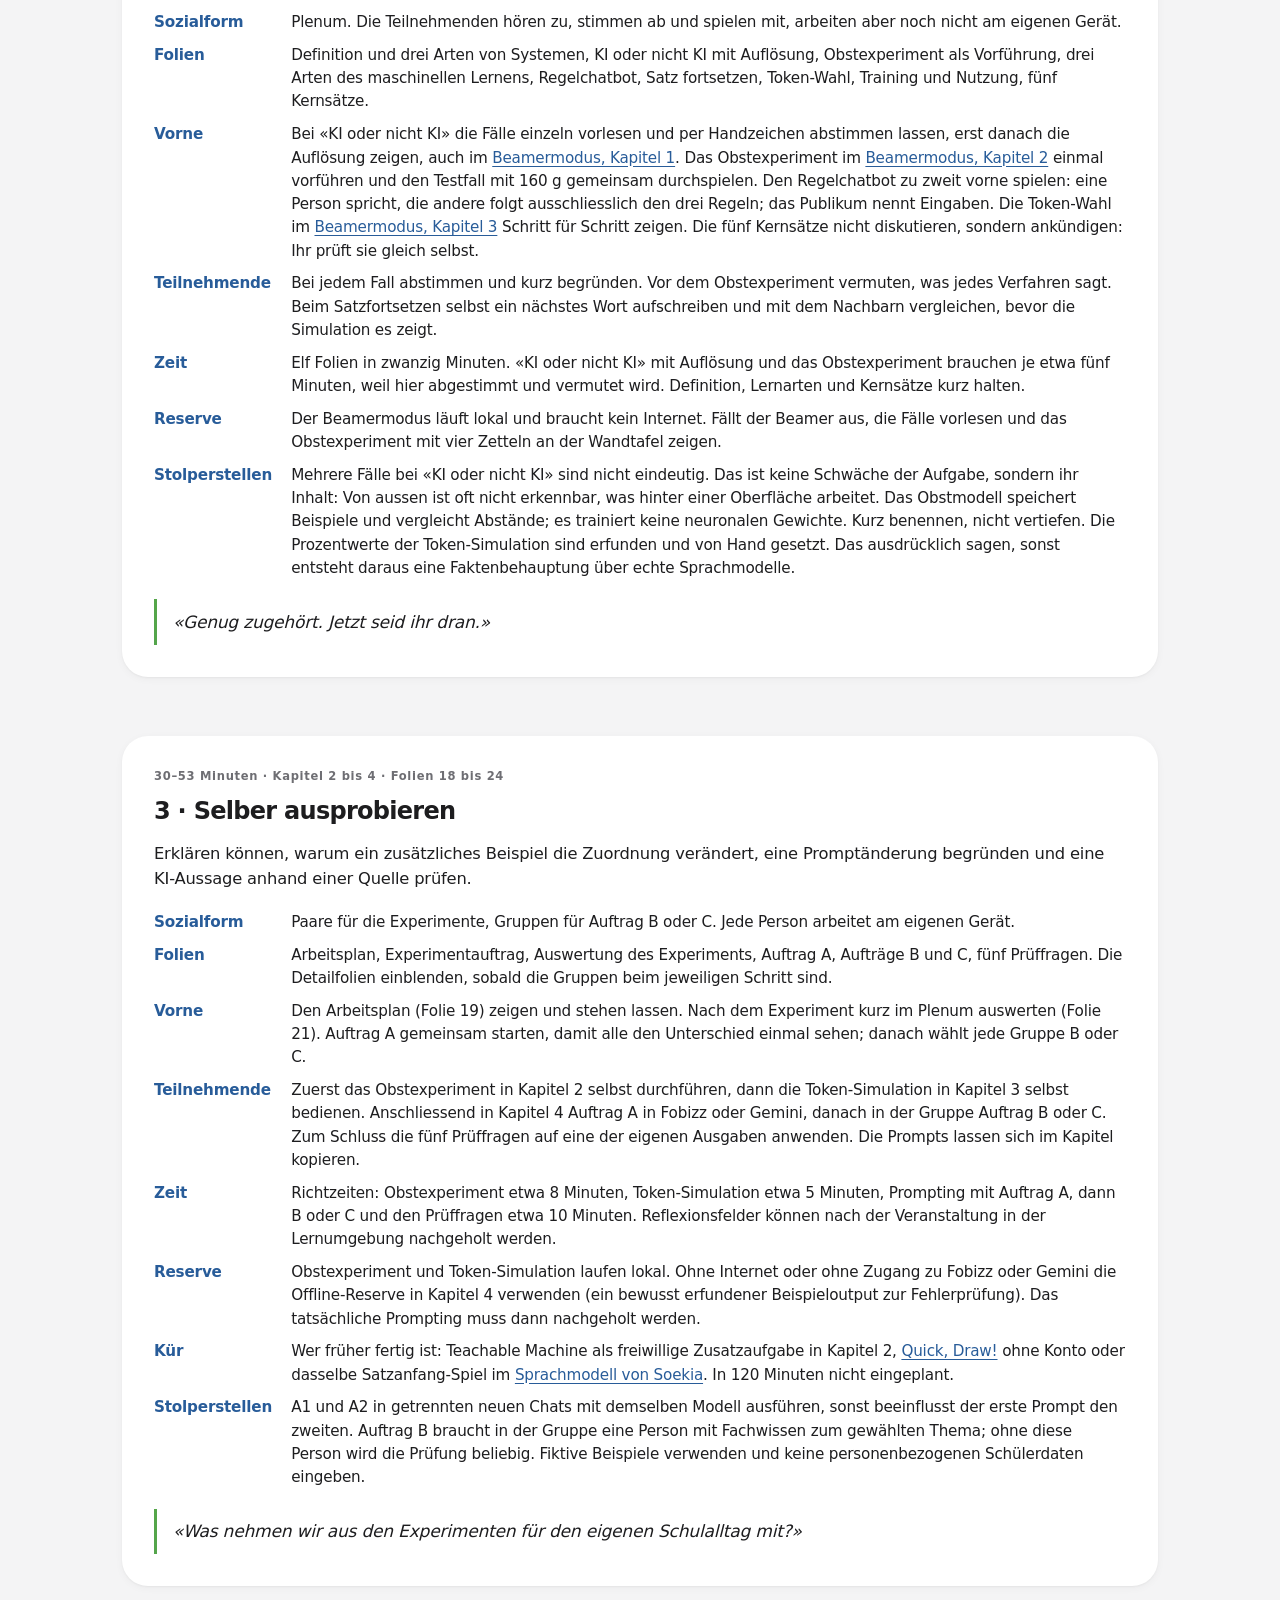
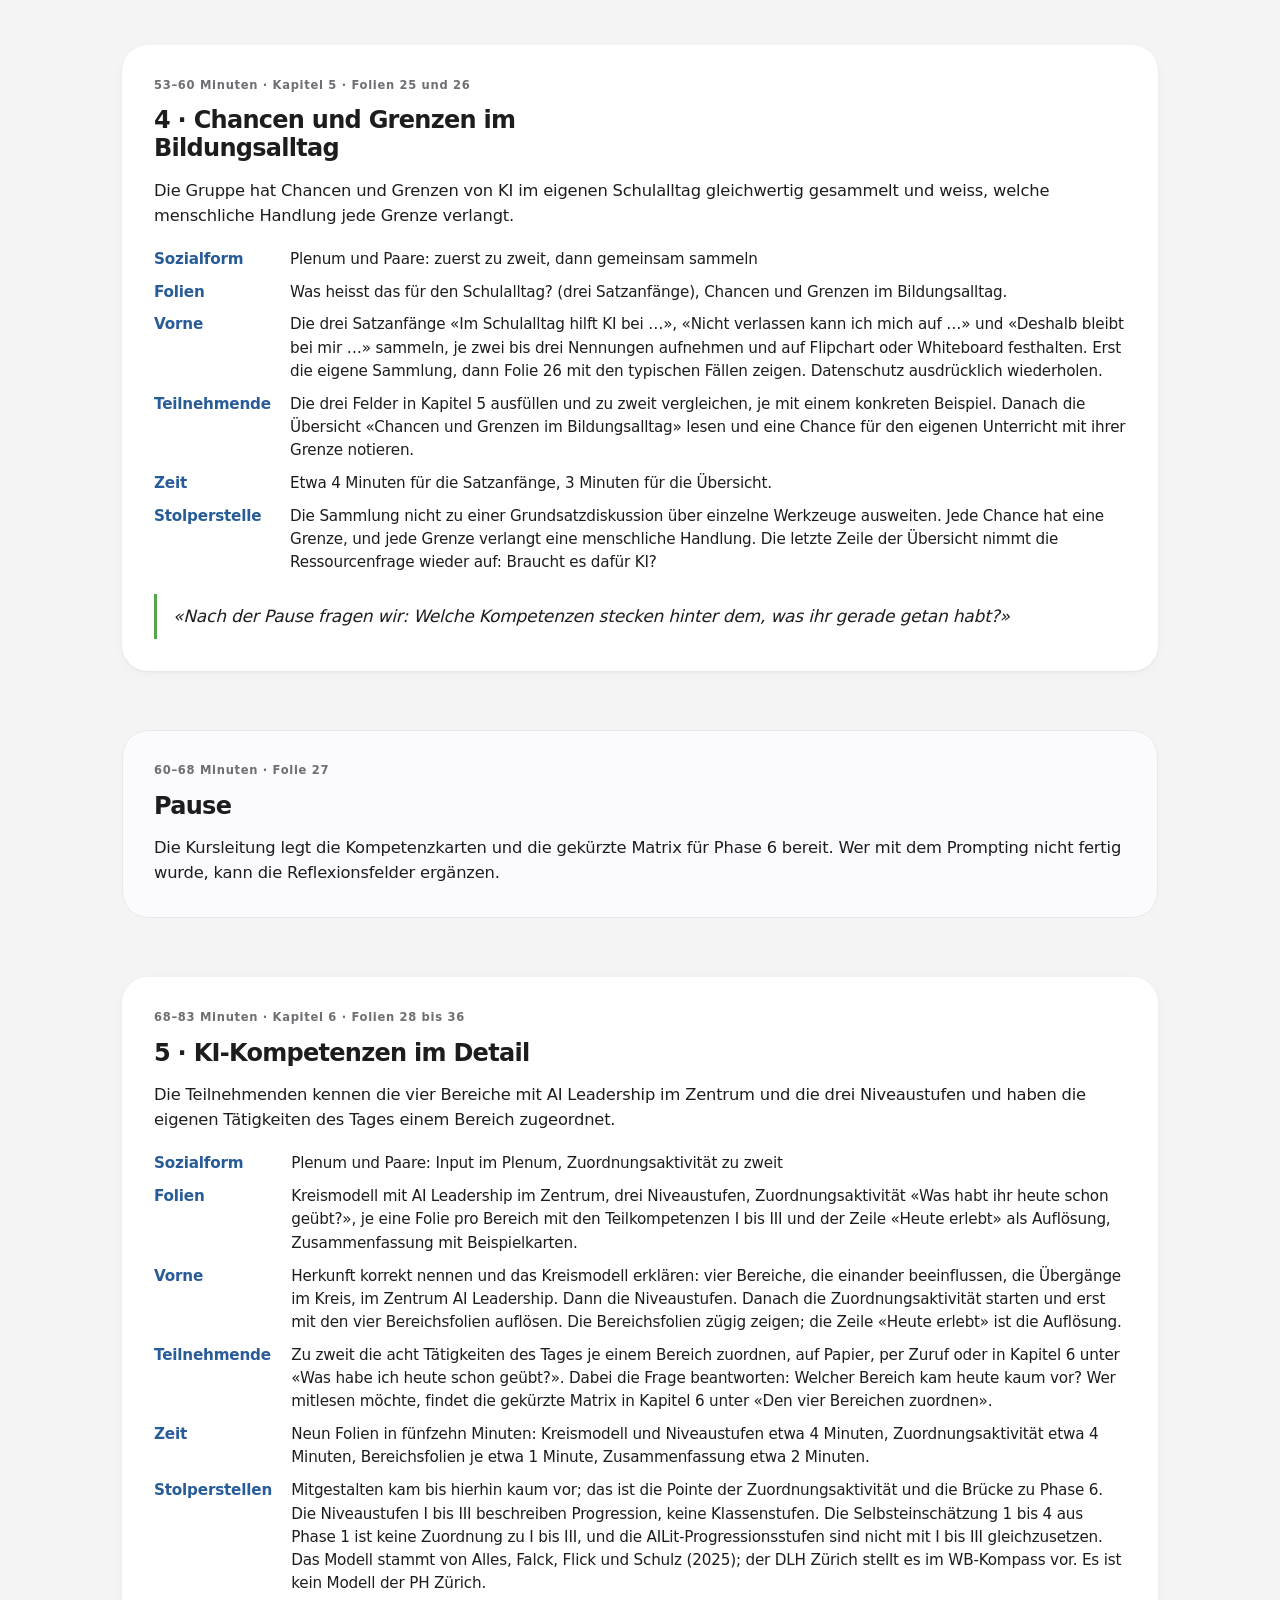
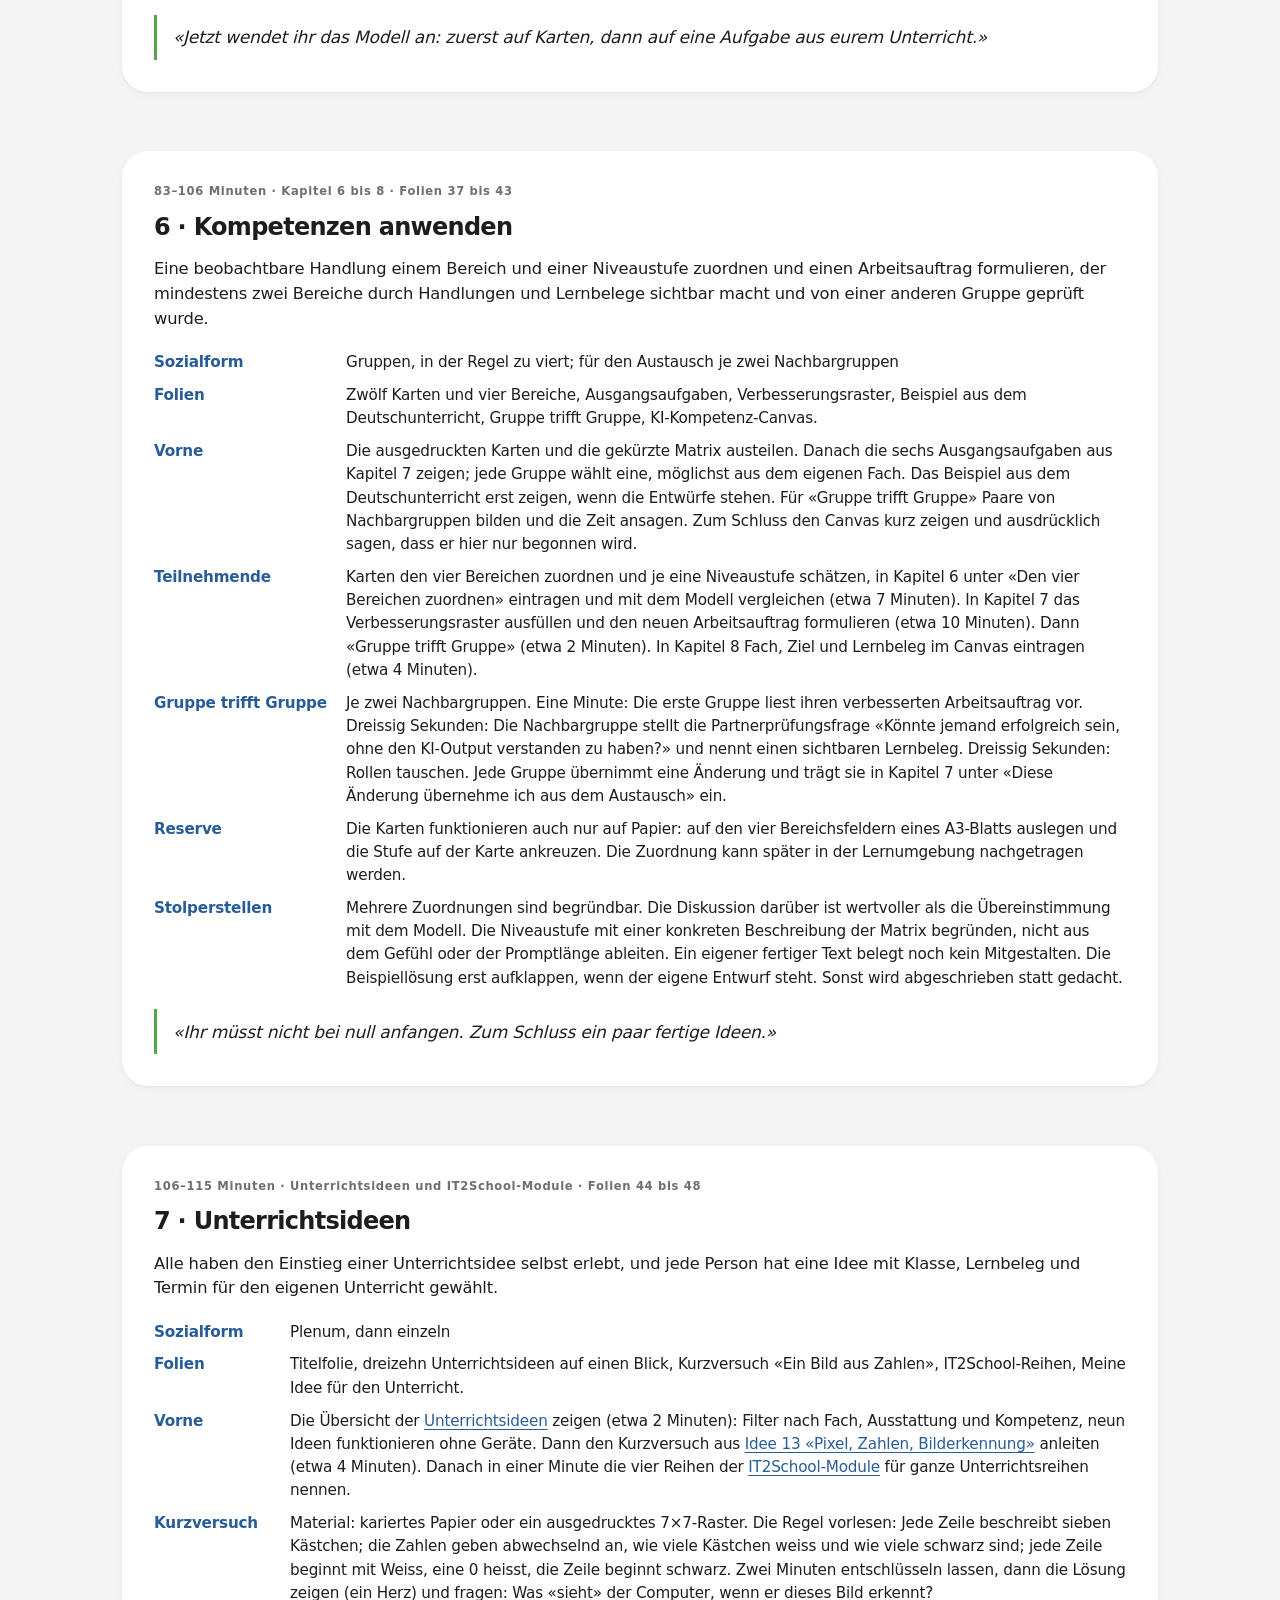
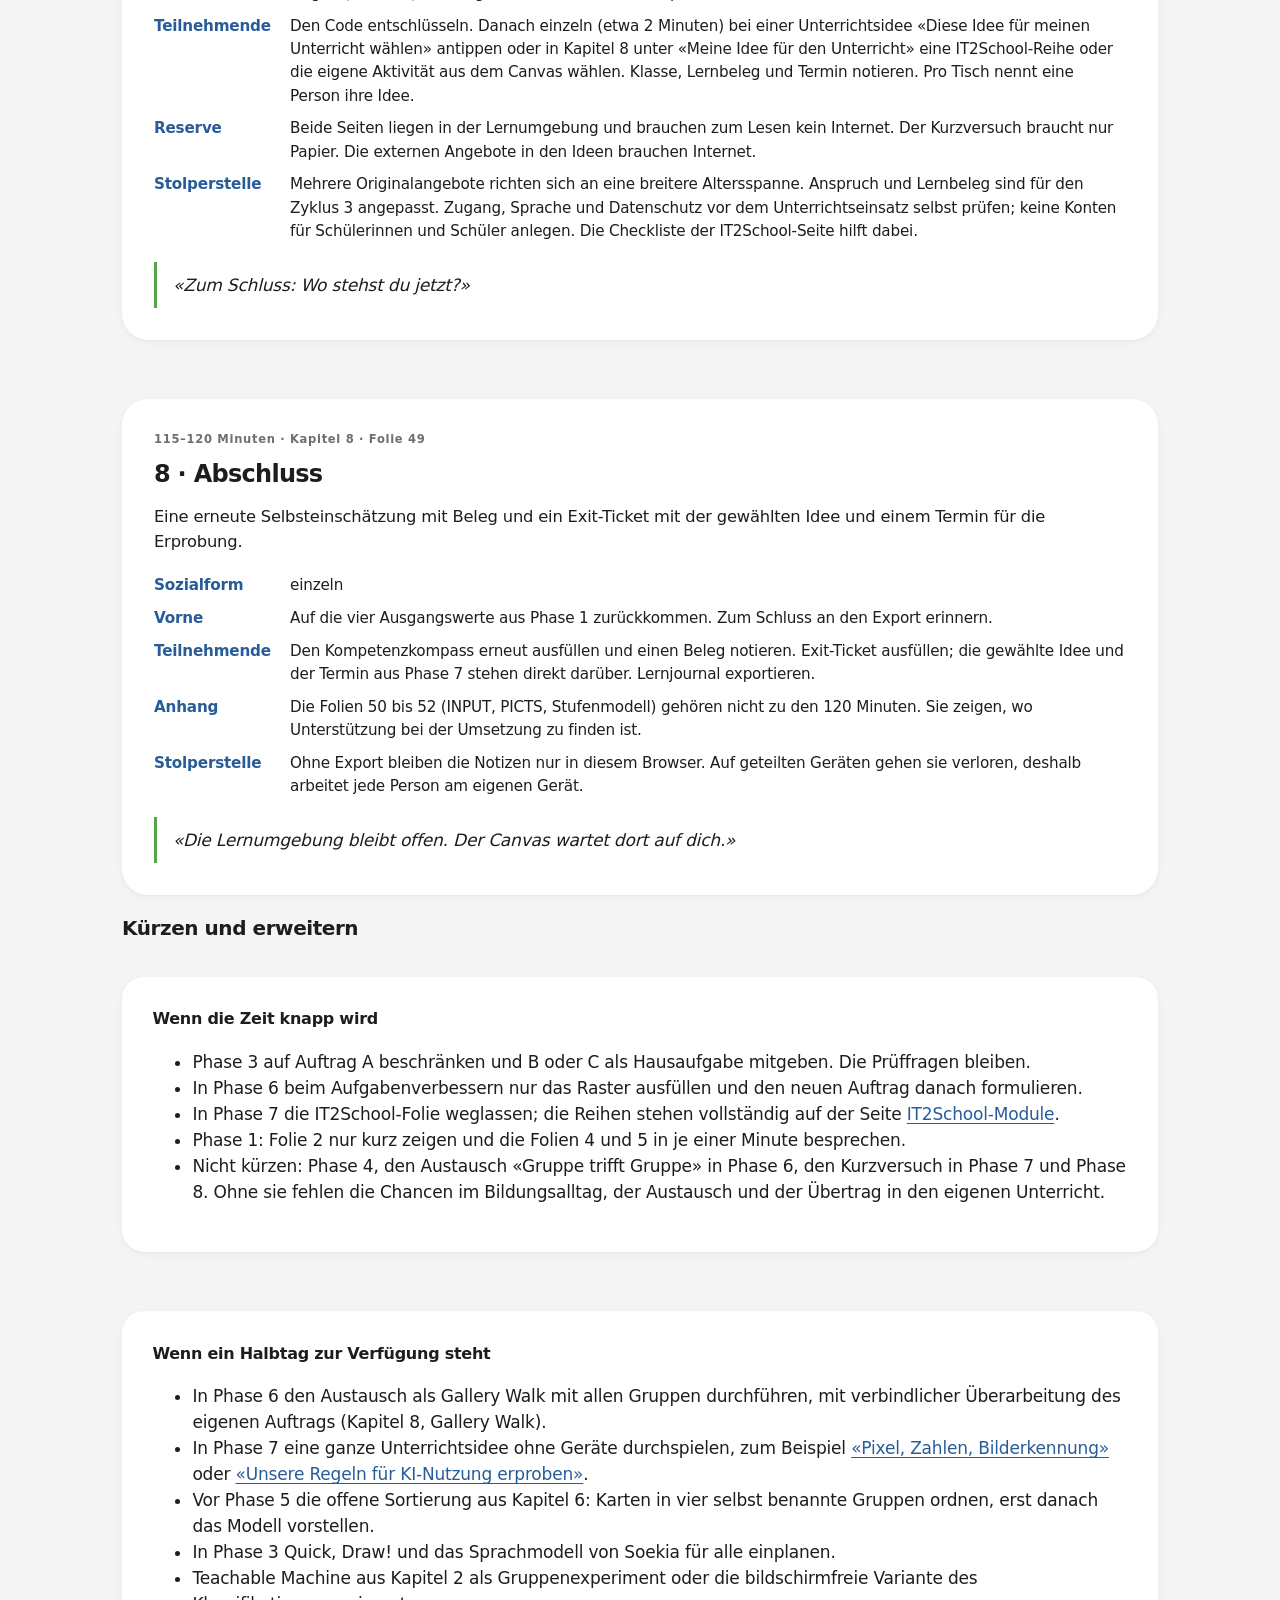
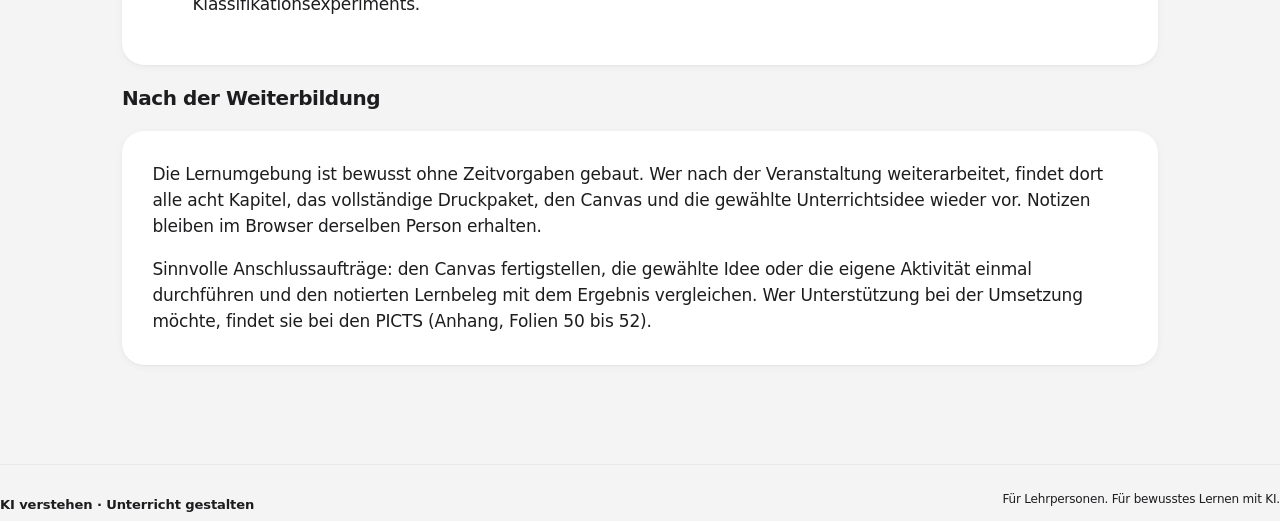
==== commit 997d9622: "Farben am Kreismodell der KI-Kompetenzen ausrichten Akzent- und Verlaufsfarben folgen den vier Berei" ====
--- a/ablauf.html
+++ b/ablauf.html
@@ -1,5 +1,5 @@
 <!doctype html>
-<html lang="de-CH"><head><meta charset="utf-8"><meta name="viewport" content="width=device-width,initial-scale=1"><meta name="description" content="Moderationsleitfaden für eine zweistündige Weiterbildung zu KI-Kompetenzen: Ablauf, Sozialformen, Übergänge und Kürzungsoptionen."><title>Ablauf für 120 Minuten · KI verstehen</title><link rel="stylesheet" href="./styles.css?v=cd1f0d08188a"><link rel="stylesheet" href="./ablauf.css?v=e17cf92d4170"><link rel="stylesheet" href="./apple.css?v=ef5c3c275263"></head>
+<html lang="de-CH"><head><meta charset="utf-8"><meta name="viewport" content="width=device-width,initial-scale=1"><meta name="description" content="Moderationsleitfaden für eine zweistündige Weiterbildung zu KI-Kompetenzen: Ablauf, Sozialformen, Übergänge und Kürzungsoptionen."><title>Ablauf für 120 Minuten · KI verstehen</title><link rel="stylesheet" href="./styles.css?v=cd1f0d08188a"><link rel="stylesheet" href="./ablauf.css?v=e17cf92d4170"><link rel="stylesheet" href="./apple.css?v=3d5dd07ba892"></head>
 <body class="plan-page"><a class="skip" href="#main">Zum Inhalt</a><header><a class="brand" href="./"><span class="brandmark">KI</span><span>Verstehen.<br>Unterricht gestalten.</span></a><nav class="plan-nav" aria-label="Hauptnavigation"><a href="./">Startseite</a><a href="./lernen.html">Lernumgebung</a><a href="./unterrichtsideen.html">Unterrichtsideen</a><a href="./it2school.html">IT2School-Module</a><a href="./ablauf.html" aria-current="page">Ablauf</a></nav></header>
 <main id="main">
 
--- a/apple.css
+++ b/apple.css
@@ -1,9 +1,13 @@
 /* Design layer inspired by Apple: neutral surfaces, large tight type, glass navigation, pill controls.
+   Colours follow the circle of the competence model: Verstehen green, Anwenden blue, Reflektieren orange, Mitgestalten purple.
    Loaded last on every page. Screen only; the A4 print templates keep their own layout. */
 :root{
- --ink:#1d1d1f;--muted:#6e6e73;--brand:#0066cc;--accent:#0071e3;--bg:#f5f5f7;--surface:#fff;--line:#d2d2d7;--hairline:#e8e8ed;
- --v:#248a3d;--a:#0066cc;--r:#b64400;--m:#8e3fb0;
- --glow:linear-gradient(100deg,#0894ff 0%,#a95ff0 34%,#ff2e54 68%,#ff9004 100%);
+ --ink:#1d1d1f;--muted:#6e6e73;--brand:#285c99;--accent:#2f69ad;--bg:#f4f4f5;--surface:#fff;--line:#d2d2d7;--hairline:#e8e8ed;
+ --model-v:#55a649;--model-a:#2f69ad;--model-r:#e89a3c;--model-m:#8a2a7c;
+ /* Deeper tones where white text or thin lines sit on the colour. */
+ --v:#3f8a37;--a:#2f69ad;--r:#b8690f;--m:#8a2a7c;
+ --glow:linear-gradient(100deg,var(--model-v) 0%,var(--model-a) 36%,var(--model-r) 68%,var(--model-m) 100%);
+ --glow-text:linear-gradient(100deg,var(--v) 0%,var(--a) 36%,var(--r) 68%,var(--m) 100%);
  --shadow-sm:0 1px 2px rgba(0,0,0,.04),0 2px 8px rgba(0,0,0,.04);
  --shadow-md:0 4px 12px rgba(0,0,0,.05),0 16px 40px rgba(0,0,0,.08);
  --nav-h:60px;
@@ -12,14 +16,14 @@
 @media screen{
  html{scroll-behavior:smooth;-webkit-text-size-adjust:100%}
  body{font-family:var(--font);font-size:17px;line-height:1.53;letter-spacing:-.011em;background:var(--bg);color:var(--ink);-webkit-font-smoothing:antialiased;-moz-osx-font-smoothing:grayscale}
- ::selection{background:#0071e333}
+ ::selection{background:#2f69ad33}
  a{color:var(--brand)}
 
  /* Global navigation: translucent, sticky, compact. */
  header{position:sticky;top:0;z-index:50;min-height:var(--nav-h);padding:.55rem max(1.5rem,calc((100vw - 1320px)/2));gap:1.2rem;background:rgba(251,251,253,.78);-webkit-backdrop-filter:saturate(180%) blur(20px);backdrop-filter:saturate(180%) blur(20px);border-bottom:1px solid rgba(0,0,0,.08)}
  header>.brand{margin-right:auto}
  .brand{font-size:.82rem;font-weight:600;letter-spacing:-.01em;line-height:1.25;gap:.7rem;color:var(--ink)}
- .brandmark{width:36px;height:36px;border-radius:10px;font-size:.8rem;font-weight:700;letter-spacing:-.02em;color:#fff;background:var(--glow);box-shadow:inset 0 0 0 1px rgba(255,255,255,.25),0 2px 6px rgba(120,70,220,.25)}
+ .brandmark{width:36px;height:36px;border-radius:10px;font-size:.8rem;font-weight:700;letter-spacing:-.02em;color:#fff;background:var(--glow);box-shadow:inset 0 0 0 1px rgba(255,255,255,.25),0 2px 6px rgba(47,105,173,.25)}
  header>.button{min-height:34px;padding:.4rem .95rem;font-size:.8rem}
  .plan-nav,.ideas-nav{gap:1.6rem}
  .plan-nav a,.ideas-nav a{font-size:.8rem;color:var(--ink);opacity:.8;text-decoration:none;transition:opacity .2s}
@@ -36,15 +40,15 @@
 
  /* Controls: pills, quiet secondaries, blue focus. */
  button,.button{border-radius:980px;padding:.66rem 1.3rem;font-size:.9rem;font-weight:500;letter-spacing:-.01em;background:var(--accent);border:1px solid var(--accent);color:#fff;transition:background-color .2s,color .2s,border-color .2s,transform .2s,box-shadow .2s}
- button:hover:not(:disabled),.button:hover{background:#0077ed;border-color:#0077ed;color:#fff;filter:none}
+ button:hover:not(:disabled),.button:hover{background:#285c99;border-color:#285c99;color:#fff;filter:none}
  button:active:not(:disabled),.button:active{transform:scale(.97)}
  button.secondary,.button.secondary{background:transparent;border-color:var(--accent);color:var(--accent)}
  button.secondary:hover:not(:disabled),.button.secondary:hover{background:var(--accent);border-color:var(--accent);color:#fff}
- :focus-visible{outline:3px solid #0071e3a6;outline-offset:3px;border-radius:6px}
+ :focus-visible{outline:3px solid #2f69ada6;outline-offset:3px;border-radius:6px}
  button:focus-visible,.button:focus-visible{border-radius:980px}
  input,select,textarea{font-family:inherit;border:1px solid var(--line);background:#fff;border-radius:12px;padding:.72rem .9rem;color:var(--ink);transition:border-color .2s,box-shadow .2s}
  input:hover,select:hover,textarea:hover{border-color:#b9b9bf}
- input:focus,select:focus,textarea:focus{outline:none;border-color:var(--accent);box-shadow:0 0 0 4px #0071e329}
+ input:focus,select:focus,textarea:focus{outline:none;border-color:var(--accent);box-shadow:0 0 0 4px #2f69ad29}
  input:focus-visible,select:focus-visible,textarea:focus-visible{outline:none}
  select{appearance:none;-webkit-appearance:none;padding-right:2.4rem;background:#fff url("data:image/svg+xml,%3Csvg xmlns='http://www.w3.org/2000/svg' width='12' height='8' viewBox='0 0 12 8'%3E%3Cpath d='M1 1.5l5 5 5-5' fill='none' stroke='%236e6e73' stroke-width='1.6' stroke-linecap='round' stroke-linejoin='round'/%3E%3C/svg%3E") no-repeat right .95rem center}
  input[type=radio],input[type=checkbox]{accent-color:var(--accent)}
@@ -56,7 +60,7 @@
 
  /* Surfaces */
  .card{background:var(--surface);border:0;border-radius:22px;padding:1.9rem;box-shadow:var(--shadow-sm)}
- .note{background:#0071e30d;border:0;border-radius:16px;color:var(--ink);padding:1.05rem 1.25rem}
+ .note{background:#2f69ad0f;border:0;border-radius:16px;color:var(--ink);padding:1.05rem 1.25rem}
  .tag{background:var(--bg);color:var(--ink);border:0;border-radius:980px;font-weight:500;font-size:.74rem;padding:.3rem .7rem}
  .card .tag{background:var(--bg)}
  .output{background:var(--bg);border:0;border-radius:16px}
@@ -69,7 +73,7 @@
  summary{color:var(--brand);font-weight:500}
  .quiz .check{border:1px solid var(--line);border-radius:14px;transition:border-color .2s,background-color .2s}
  .quiz .check:hover{border-color:#b9b9bf}
- .quiz .check:has(input:checked){background:#0071e30d;border-color:var(--accent)}
+ .quiz .check:has(input:checked){background:#2f69ad0f;border-color:var(--accent)}
  .tablewrap{border-radius:16px}
  th{background:transparent;color:var(--muted);font-weight:600;font-size:.78rem;border-bottom:1px solid var(--line)}
  th,td{border-bottom-color:var(--hairline)}
@@ -96,7 +100,7 @@
  nav button[aria-current=step] .num{background:var(--accent);color:#fff}
  .resource-menu{border-top-color:var(--hairline)}
  .chapter-hero{border:0;border-radius:28px;background:#fff;box-shadow:var(--shadow-sm);isolation:isolate}
- .chapter-hero::before{content:"";position:absolute;z-index:-1;inset:auto -10% -60% 35%;height:150%;background:radial-gradient(closest-side,#0894ff26,transparent 70%),radial-gradient(closest-side at 70% 40%,#ff2e541f,transparent 70%),radial-gradient(closest-side at 40% 70%,#a95ff024,transparent 70%);filter:blur(30px);pointer-events:none}
+ .chapter-hero::before{content:"";position:absolute;z-index:-1;inset:auto -10% -60% 35%;height:150%;background:radial-gradient(closest-side at 25% 50%,#55a64624,transparent 70%),radial-gradient(closest-side at 50% 35%,#2f69ad24,transparent 70%),radial-gradient(closest-side at 72% 55%,#e89a3c26,transparent 70%),radial-gradient(closest-side at 90% 40%,#8a2a7c1f,transparent 70%);filter:blur(30px);pointer-events:none}
  .chapter-hero::after{display:none}
  .chapter-hero .eyebrow{color:var(--muted)}
  .chapter-hero h1{background:linear-gradient(180deg,#1d1d1f 30%,#434347);-webkit-background-clip:text;background-clip:text}
@@ -104,7 +108,7 @@
  .learning-goal strong{color:var(--ink)}
  .chapter-outline{background:rgba(255,255,255,.6);border:0;border-radius:16px;box-shadow:inset 0 0 0 1px var(--hairline)}
  .mode-switch button{border-radius:18px}
- .mode-switch button[aria-pressed=true]{box-shadow:0 0 0 3px #0071e329}
+ .mode-switch button[aria-pressed=true]{box-shadow:0 0 0 3px #2f69ad29}
 
  /* Home */
  .home{background:#fff}
@@ -112,7 +116,7 @@
  .home-hero{max-width:1200px;margin:auto;padding:6rem 2rem 5.5rem;gap:4.5rem}
  .home-intro>.eyebrow{font-size:.95rem;letter-spacing:-.01em;margin-bottom:1rem}
  .home h1{font-size:clamp(3rem,6vw,5.4rem);letter-spacing:-.045em;line-height:1.02;font-weight:700}
- .home h1 span{background:var(--glow);-webkit-background-clip:text;background-clip:text;color:transparent;-webkit-box-decoration-break:clone;box-decoration-break:clone}
+ .home h1 span{background:var(--glow-text);-webkit-background-clip:text;background-clip:text;color:transparent;-webkit-box-decoration-break:clone;box-decoration-break:clone}
  .home-lead{font-size:1.3rem;line-height:1.45;letter-spacing:-.02em;color:var(--muted)}
  .home-actions .button{padding:.85rem 1.5rem;font-size:1rem}
  .home-text-link{font-size:1rem;font-weight:400;color:var(--brand)}
@@ -122,14 +126,14 @@
  .home-compass h2{font-size:2.4rem;letter-spacing:-.04em;line-height:1.08}
  .home-compass>p{color:var(--muted);font-size:1rem}
  .compass-heading .eyebrow{font-size:.82rem;letter-spacing:0}
- .compass-mark{background:var(--glow);-webkit-background-clip:text;background-clip:text;color:transparent}
+ .compass-mark{background:var(--glow-text);-webkit-background-clip:text;background-clip:text;color:transparent}
  .compass-cell{background:#fff;border:0;border-radius:18px;padding:1.15rem;box-shadow:var(--shadow-sm);transition:transform .3s cubic-bezier(.2,.8,.2,1),box-shadow .3s}
  .compass-cell:hover{transform:translateY(-2px);box-shadow:var(--shadow-md)}
  .compass-cell strong{font-size:.98rem}
  .compass-cell>span:last-child{color:var(--muted);font-size:.8rem}
  .compass-symbol{color:var(--accent)}
  .home-benefits{max-width:none;margin:0;padding:5rem max(2rem,calc((100vw - 1200px)/2));gap:3rem;border:0;background:var(--bg)}
- .home-benefits .eyebrow{font-size:.85rem;letter-spacing:0;background:var(--glow);-webkit-background-clip:text;background-clip:text;color:transparent;font-weight:600}
+ .home-benefits .eyebrow{font-size:.85rem;letter-spacing:0;background:var(--glow-text);-webkit-background-clip:text;background-clip:text;color:transparent;font-weight:600}
  .home-benefits h2{font-size:1.75rem;letter-spacing:-.03em;line-height:1.15;margin:.4rem 0 .8rem}
  .home-benefits p{font-size:1.02rem;color:var(--muted);line-height:1.55}
  .home-chapters{max-width:1200px;margin:auto;padding:6rem 2rem 5rem}
@@ -140,7 +144,7 @@
  .home-chapter-grid{gap:1.2rem}
  .home-chapter{border:0;border-radius:24px;padding:1.8rem 1.6rem;background:var(--bg);transition:transform .4s cubic-bezier(.2,.8,.2,1),box-shadow .4s,background-color .4s}
  .home-chapter:hover{transform:scale(1.025);box-shadow:var(--shadow-md);background:#fff;border-color:transparent}
- .home-chapter-number{display:block;width:auto;height:auto;background:var(--glow);-webkit-background-clip:text;background-clip:text;color:transparent;font-size:2.4rem;font-weight:700;letter-spacing:-.05em;line-height:1;border-radius:0;margin-bottom:1.6rem}
+ .home-chapter-number{display:block;width:auto;height:auto;background:var(--glow-text);-webkit-background-clip:text;background-clip:text;color:transparent;font-size:2.4rem;font-weight:700;letter-spacing:-.05em;line-height:1;border-radius:0;margin-bottom:1.6rem}
  .home-chapter h3{font-size:1.2rem;letter-spacing:-.025em;line-height:1.2}
  .home-chapter p{font-size:.92rem;line-height:1.5}
  .home-chapter-link{color:var(--brand);font-size:.88rem;font-weight:400}
@@ -163,7 +167,7 @@
  .ideas-page main,.plan-page main{padding-top:4rem}
  .ideas-hero,.plan-hero{padding:2rem 0 3.5rem}
  .ideas-hero h1,.plan-hero h1{font-size:clamp(2.6rem,5.4vw,4.6rem);letter-spacing:-.045em;line-height:1.03}
- .ideas-hero .eyebrow,.plan-hero .eyebrow{font-size:.95rem;letter-spacing:0;background:var(--glow);-webkit-background-clip:text;background-clip:text;color:transparent;display:inline-block}
+ .ideas-hero .eyebrow,.plan-hero .eyebrow{font-size:.95rem;letter-spacing:0;background:var(--glow-text);-webkit-background-clip:text;background-clip:text;color:transparent;display:inline-block}
  .planning-strip,.principles{border:0;gap:1.2rem;padding:0}
  .planning-strip>div,.principles>div{background:#fff;border-radius:22px;padding:1.5rem 1.6rem;box-shadow:var(--shadow-sm)}
  .planning-strip strong,.principles strong{color:var(--ink);font-size:1.05rem;letter-spacing:-.02em}
@@ -173,7 +177,7 @@
  .idea-number,.phase-time{color:var(--muted);letter-spacing:.06em;font-size:.72rem}
  .idea h2,.phase h2{letter-spacing:-.03em;line-height:1.15}
  .idea summary{border-top-color:var(--hairline)}
- .idea:target,.module:target{outline:3px solid #0071e3a6;outline-offset:4px}
+ .idea:target,.module:target{outline:3px solid #2f69ada6;outline-offset:4px}
  .phase.pause{background:#fbfbfd;box-shadow:inset 0 0 0 1px var(--hairline)}
  .phase .say{border-left:3px solid transparent;border-image:var(--glow) 1;color:var(--ink)}
  .phase dt,.series-path{color:var(--brand)}
@@ -241,3 +245,15 @@
 @media screen and (max-width:420px){
  .home header>.button:not(.home-header-link){display:none}
 }
+@media screen{
+ /* The four compass cells carry their domain colour, as in the model. */
+ .compass-cell:nth-child(1) .compass-symbol{color:var(--v)}
+ .compass-cell:nth-child(2) .compass-symbol{color:var(--a)}
+ .compass-cell:nth-child(3) .compass-symbol{color:var(--r)}
+ .compass-cell:nth-child(4) .compass-symbol{color:var(--m)}
+ .compass-cell{box-shadow:var(--shadow-sm),inset 0 3px 0 var(--cell)}
+ .compass-cell:nth-child(1){--cell:var(--model-v)}
+ .compass-cell:nth-child(2){--cell:var(--model-a)}
+ .compass-cell:nth-child(3){--cell:var(--model-r)}
+ .compass-cell:nth-child(4){--cell:var(--model-m)}
+}
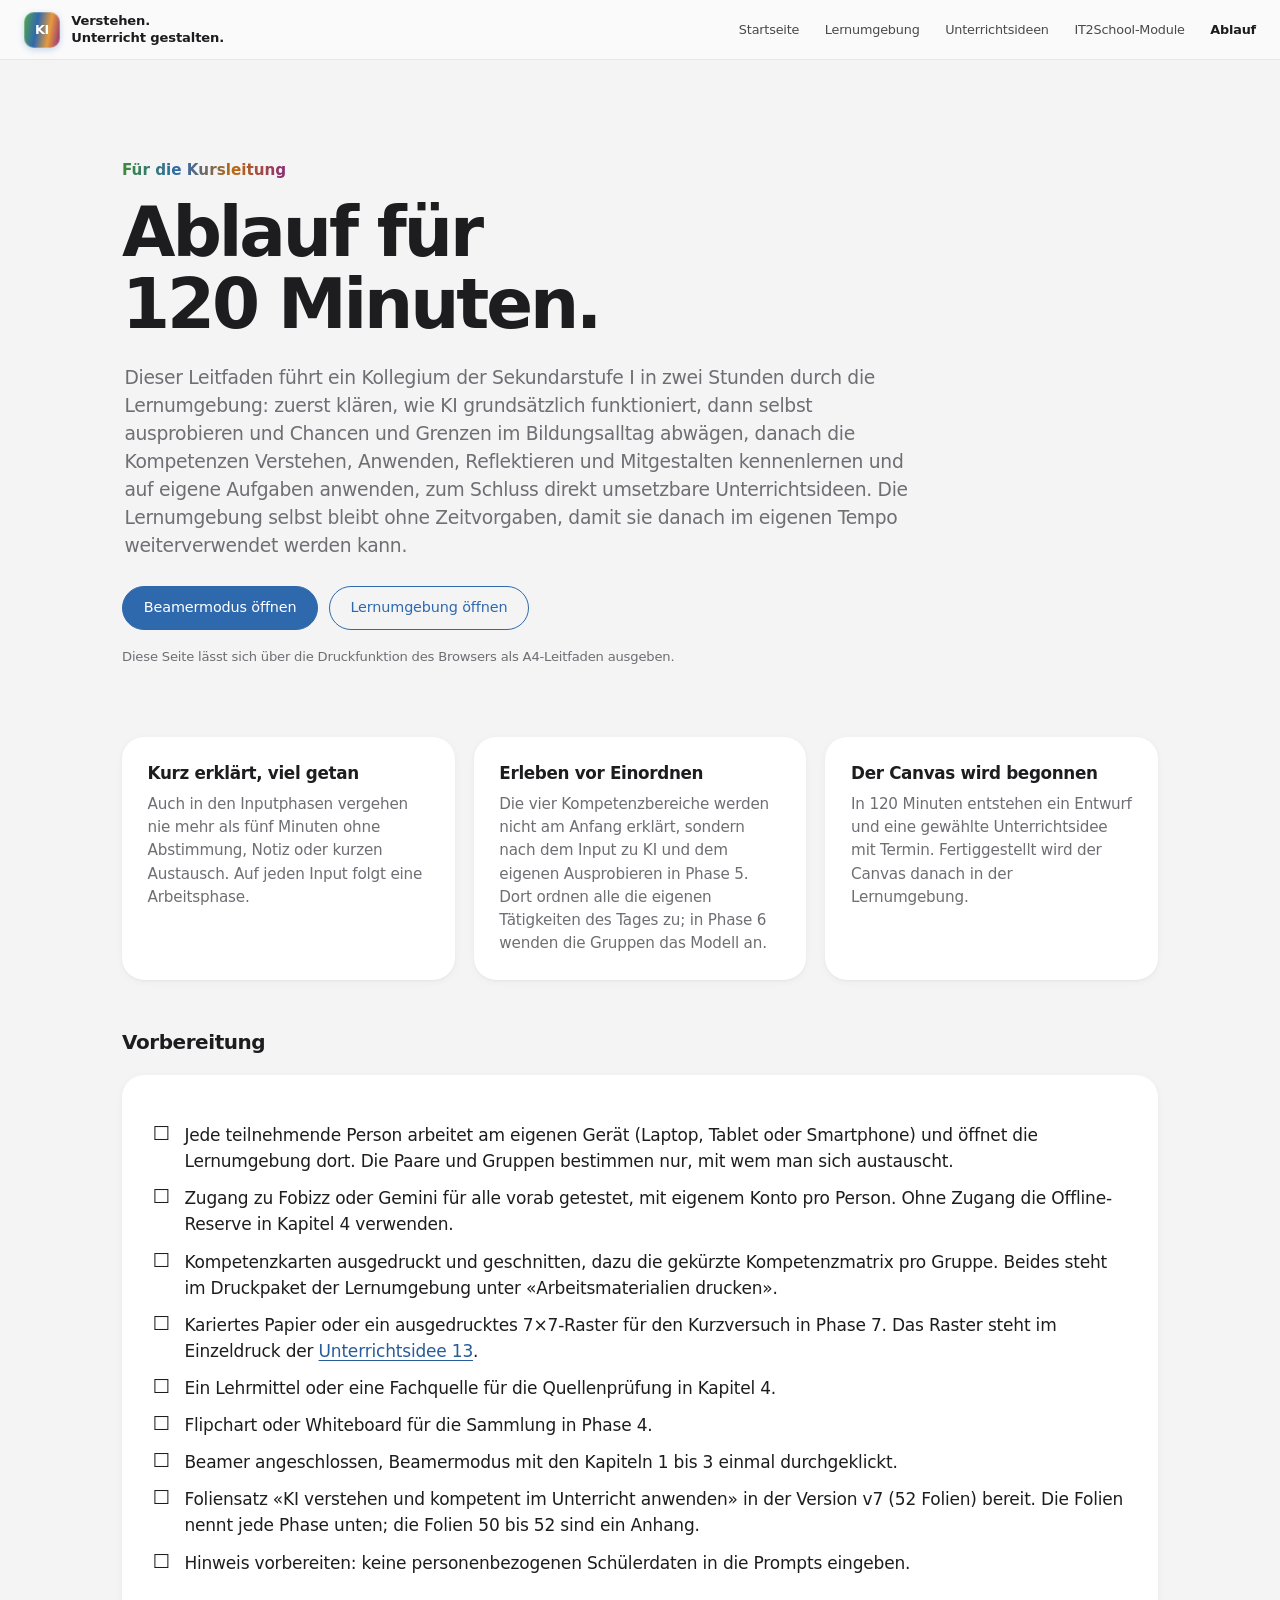
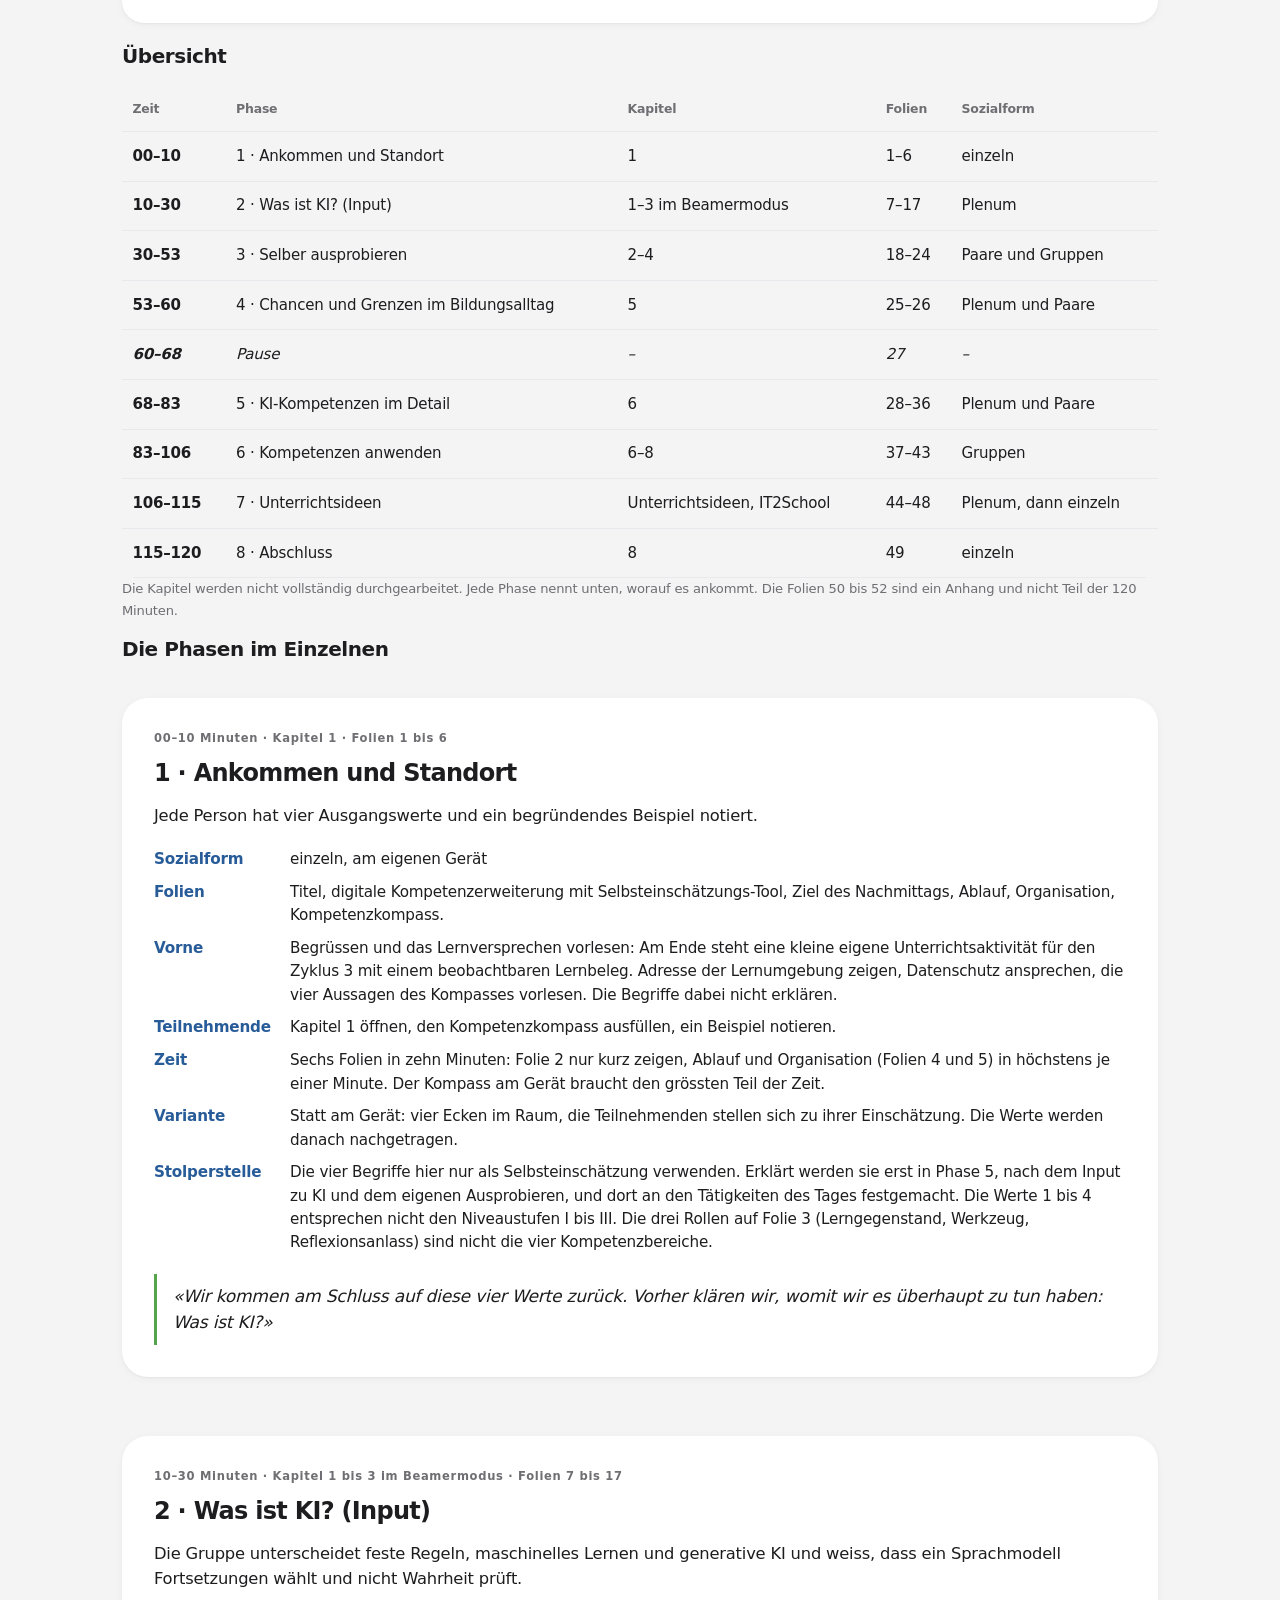
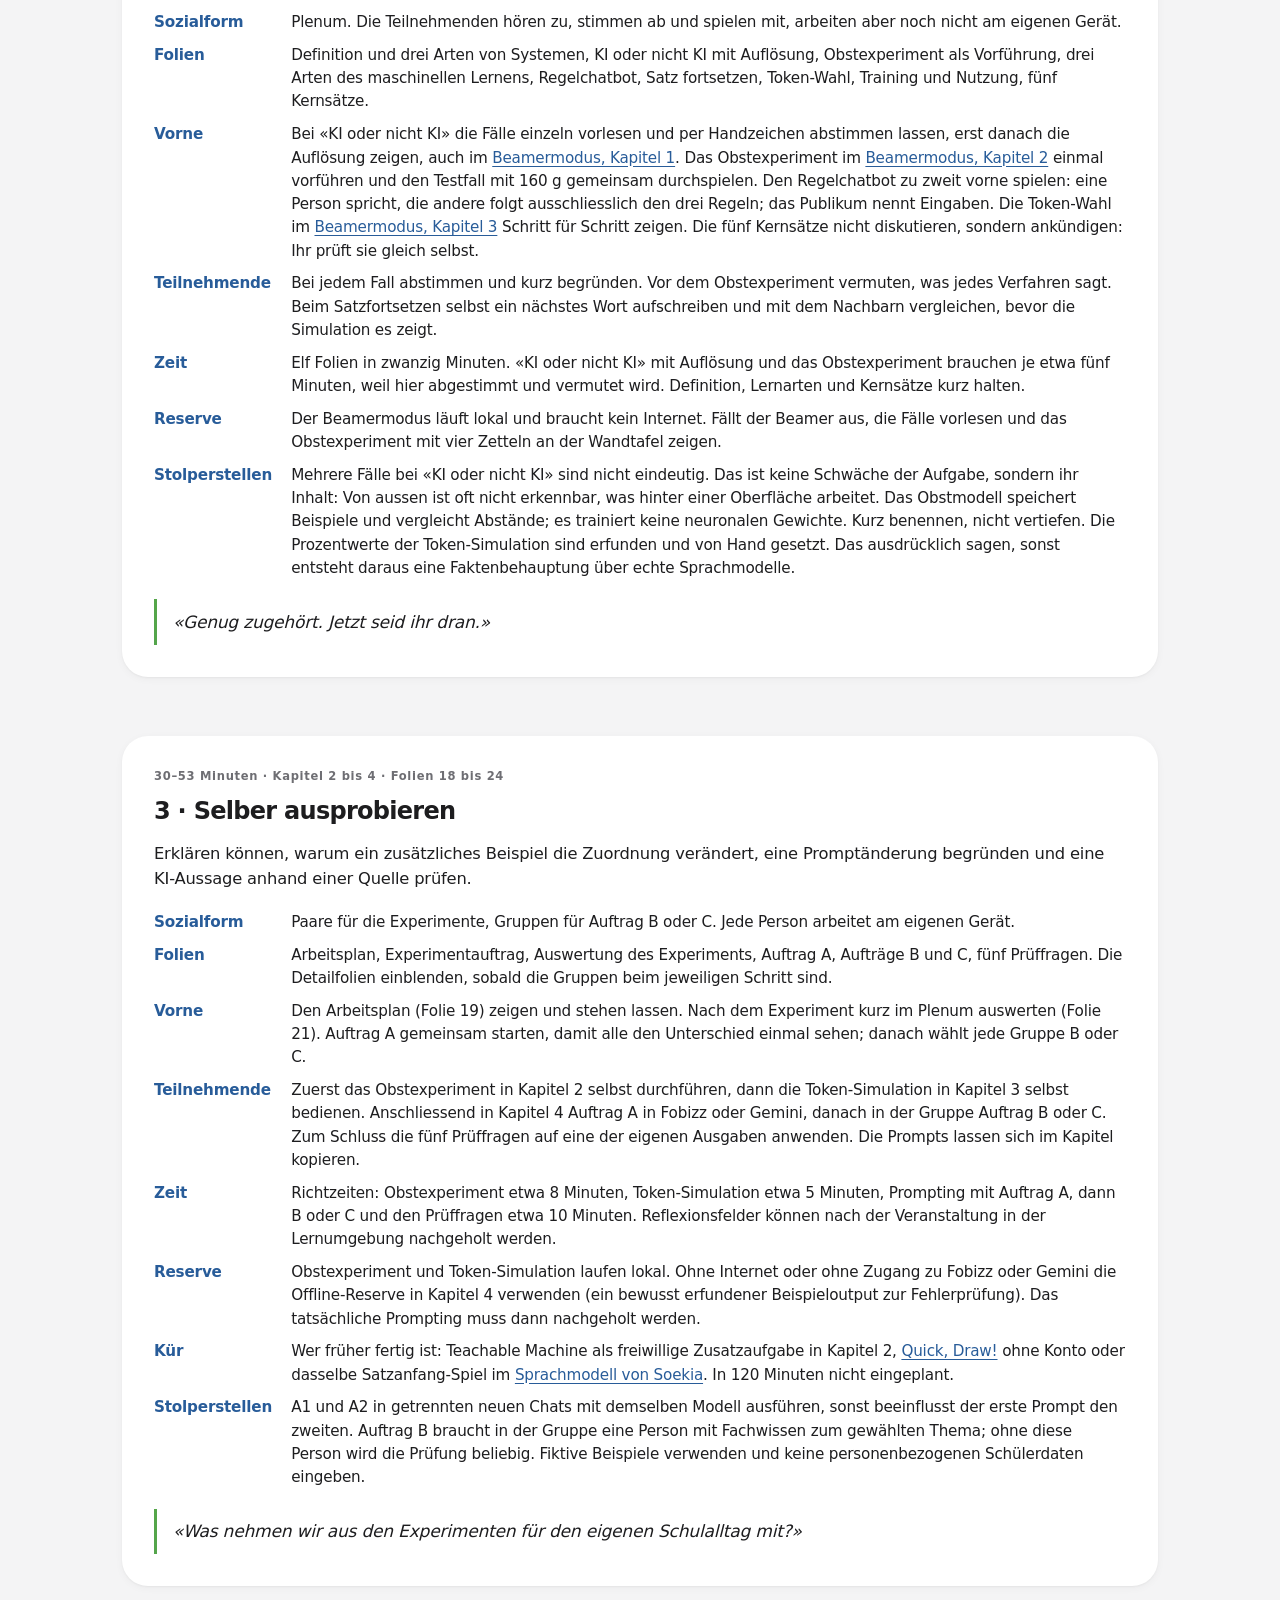
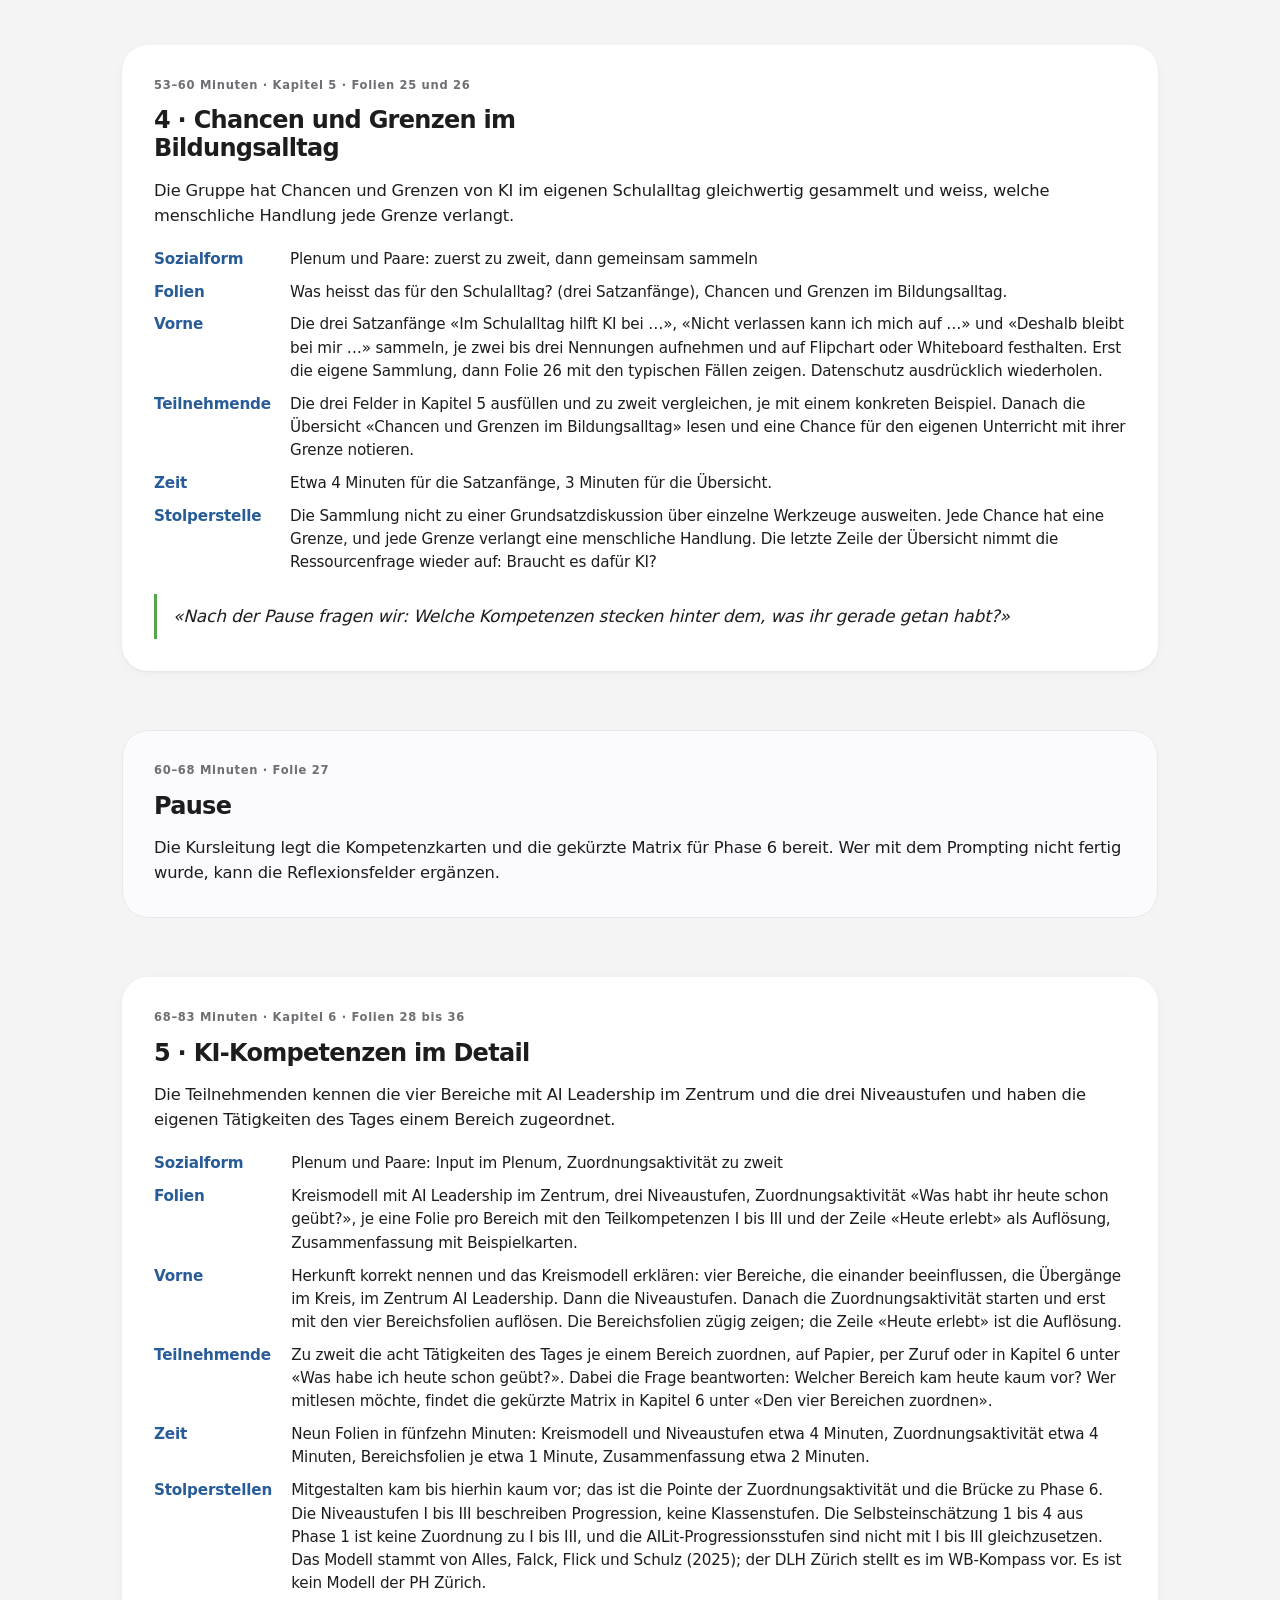
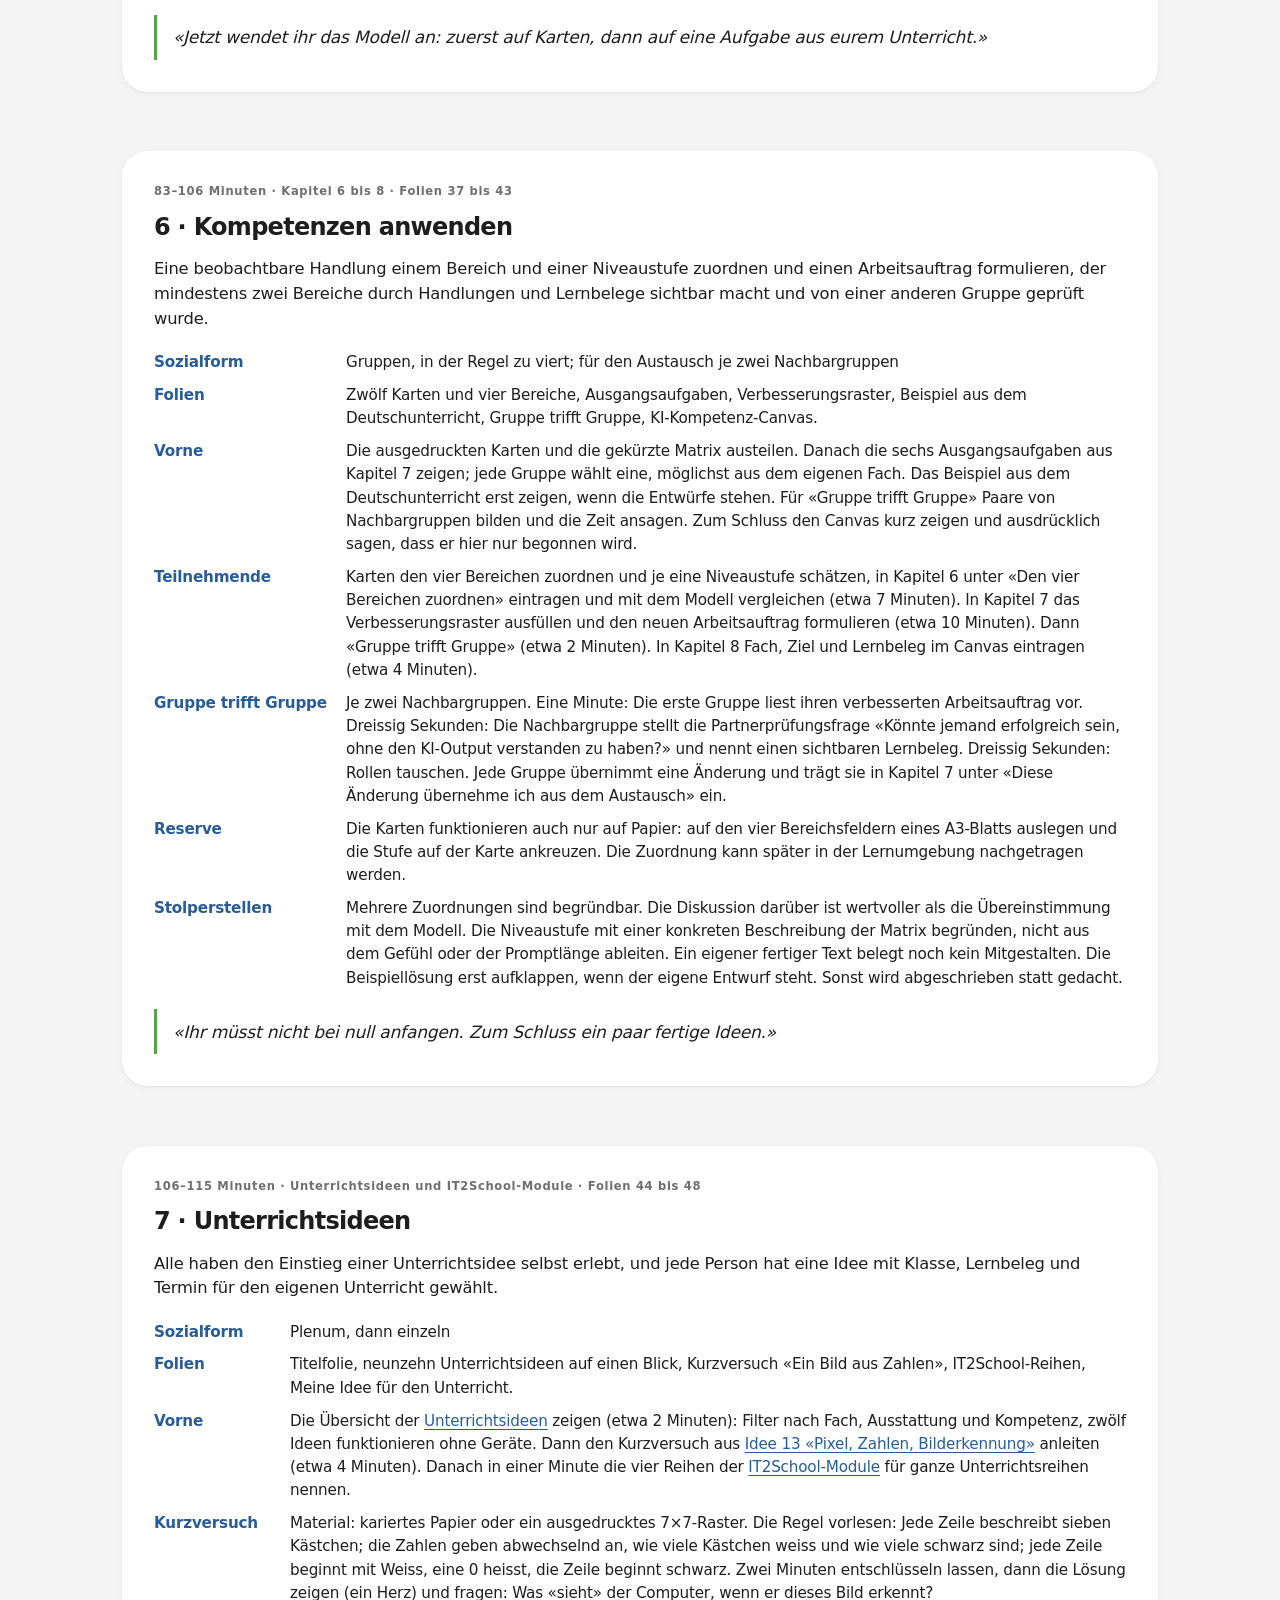
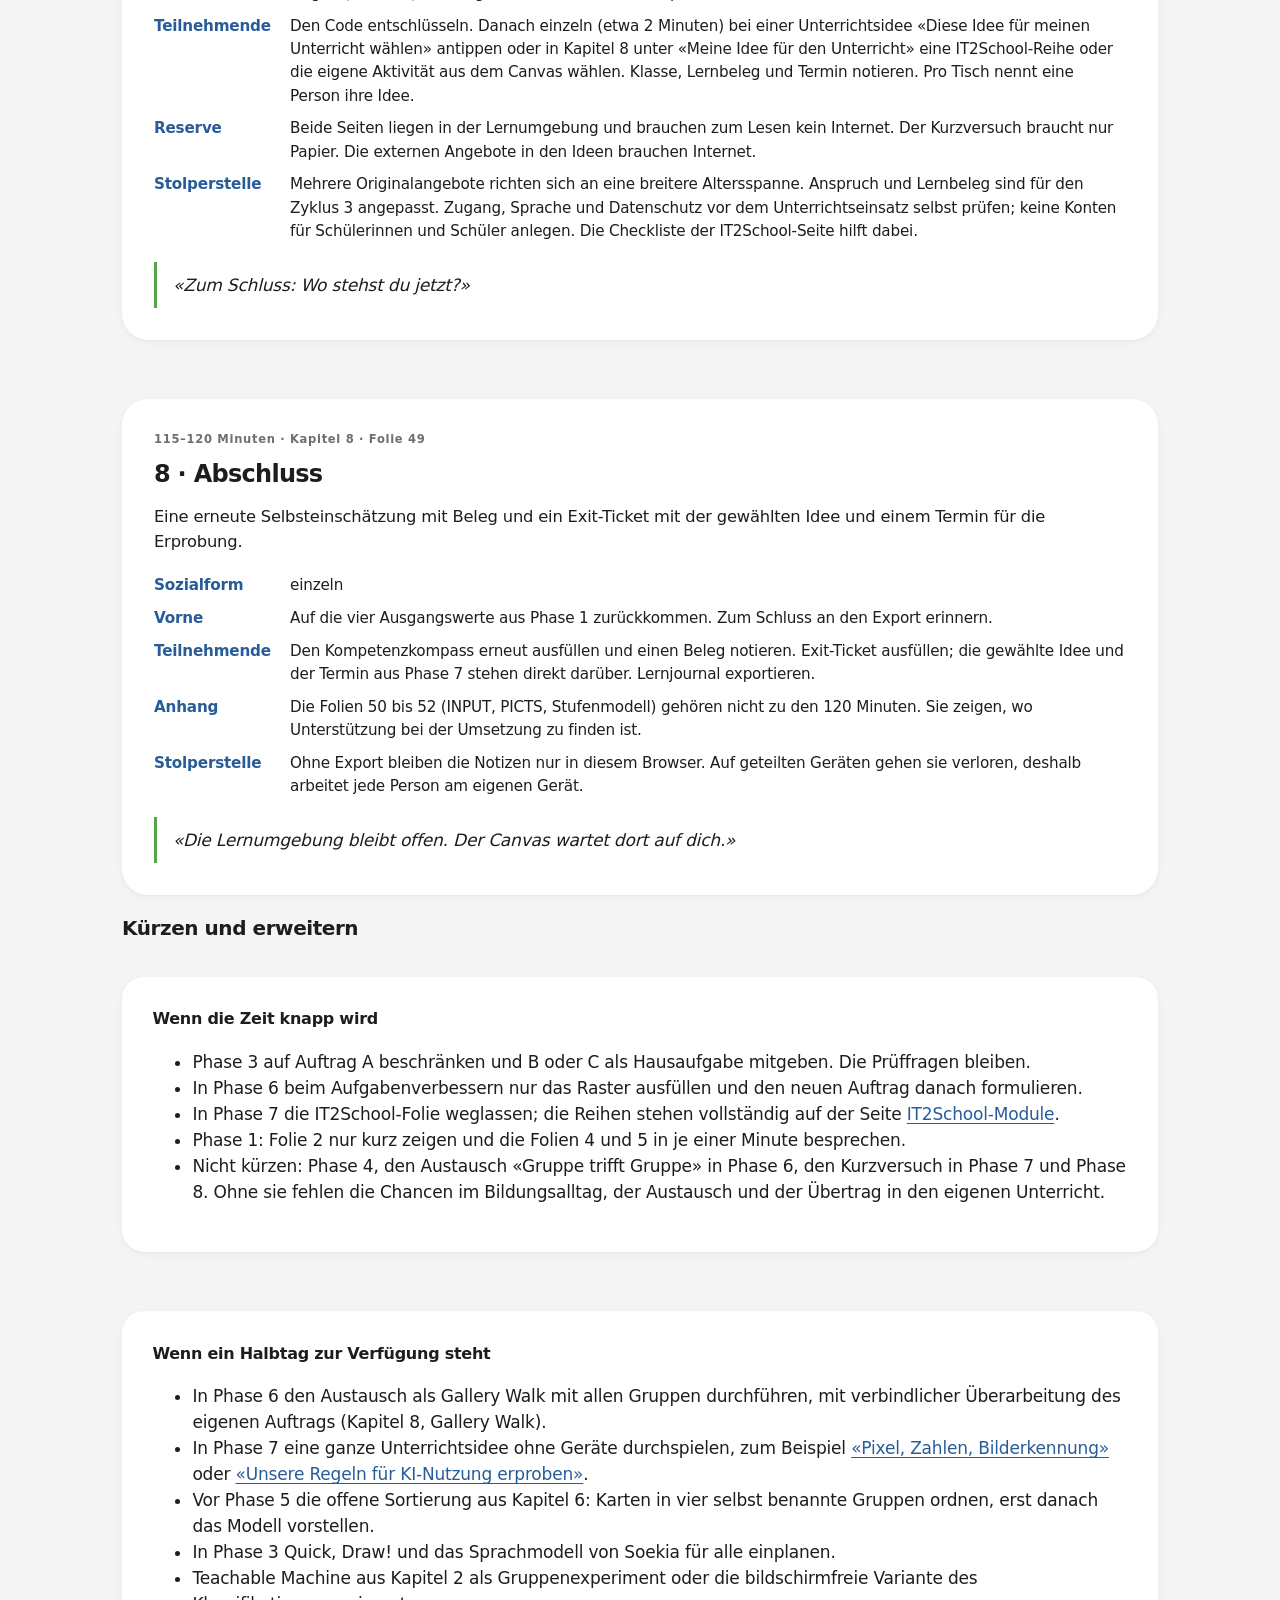
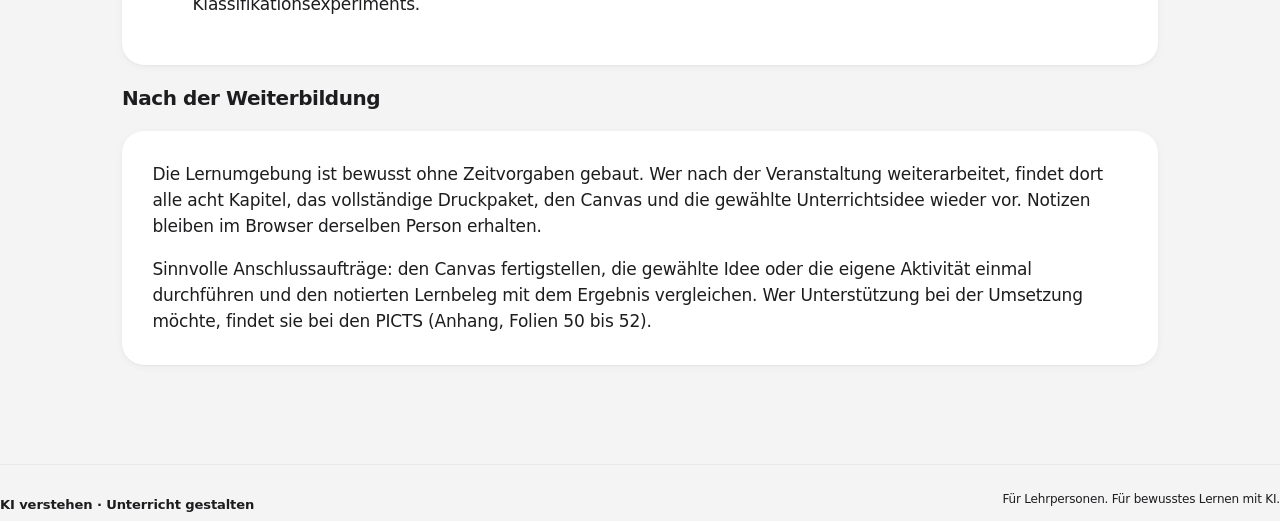
==== commit 5d2db63c: "Sechs neue Unterrichtsideen für den Zyklus 3 Ideen 14 bis 19: Bildherkunft prüfen, gespieltes Empfeh" ====
--- a/ablauf.html
+++ b/ablauf.html
@@ -122,8 +122,8 @@
 <article class="card phase" id="phase-7"><p class="phase-time">106–115 Minuten · Unterrichtsideen und IT2School-Module · Folien 44 bis 48</p><h2>7 · Unterrichtsideen</h2><p class="phase-goal">Alle haben den Einstieg einer Unterrichtsidee selbst erlebt, und jede Person hat eine Idee mit Klasse, Lernbeleg und Termin für den eigenen Unterricht gewählt.</p>
 <dl>
 <dt>Sozialform</dt><dd>Plenum, dann einzeln</dd>
-<dt>Folien</dt><dd>Titelfolie, dreizehn Unterrichtsideen auf einen Blick, Kurzversuch «Ein Bild aus Zahlen», IT2School-Reihen, Meine Idee für den Unterricht.</dd>
-<dt>Vorne</dt><dd>Die Übersicht der <a href="./unterrichtsideen.html">Unterrichtsideen</a> zeigen (etwa 2 Minuten): Filter nach Fach, Ausstattung und Kompetenz, neun Ideen funktionieren ohne Geräte. Dann den Kurzversuch aus <a href="./unterrichtsideen.html#pixel">Idee 13 «Pixel, Zahlen, Bilderkennung»</a> anleiten (etwa 4 Minuten). Danach in einer Minute die vier Reihen der <a href="./it2school.html">IT2School-Module</a> für ganze Unterrichtsreihen nennen.</dd>
+<dt>Folien</dt><dd>Titelfolie, neunzehn Unterrichtsideen auf einen Blick, Kurzversuch «Ein Bild aus Zahlen», IT2School-Reihen, Meine Idee für den Unterricht.</dd>
+<dt>Vorne</dt><dd>Die Übersicht der <a href="./unterrichtsideen.html">Unterrichtsideen</a> zeigen (etwa 2 Minuten): Filter nach Fach, Ausstattung und Kompetenz, zwölf Ideen funktionieren ohne Geräte. Dann den Kurzversuch aus <a href="./unterrichtsideen.html#pixel">Idee 13 «Pixel, Zahlen, Bilderkennung»</a> anleiten (etwa 4 Minuten). Danach in einer Minute die vier Reihen der <a href="./it2school.html">IT2School-Module</a> für ganze Unterrichtsreihen nennen.</dd>
 <dt>Kurzversuch</dt><dd>Material: kariertes Papier oder ein ausgedrucktes 7×7-Raster. Die Regel vorlesen: Jede Zeile beschreibt sieben Kästchen; die Zahlen geben abwechselnd an, wie viele Kästchen weiss und wie viele schwarz sind; jede Zeile beginnt mit Weiss, eine 0 heisst, die Zeile beginnt schwarz. Zwei Minuten entschlüsseln lassen, dann die Lösung zeigen (ein Herz) und fragen: Was «sieht» der Computer, wenn er dieses Bild erkennt?</dd>
 <dt>Teilnehmende</dt><dd>Den Code entschlüsseln. Danach einzeln (etwa 2 Minuten) bei einer Unterrichtsidee «Diese Idee für meinen Unterricht wählen» antippen oder in Kapitel 8 unter «Meine Idee für den Unterricht» eine IT2School-Reihe oder die eigene Aktivität aus dem Canvas wählen. Klasse, Lernbeleg und Termin notieren. Pro Tisch nennt eine Person ihre Idee.</dd>
 <dt>Reserve</dt><dd>Beide Seiten liegen in der Lernumgebung und brauchen zum Lesen kein Internet. Der Kurzversuch braucht nur Papier. Die externen Angebote in den Ideen brauchen Internet.</dd>
